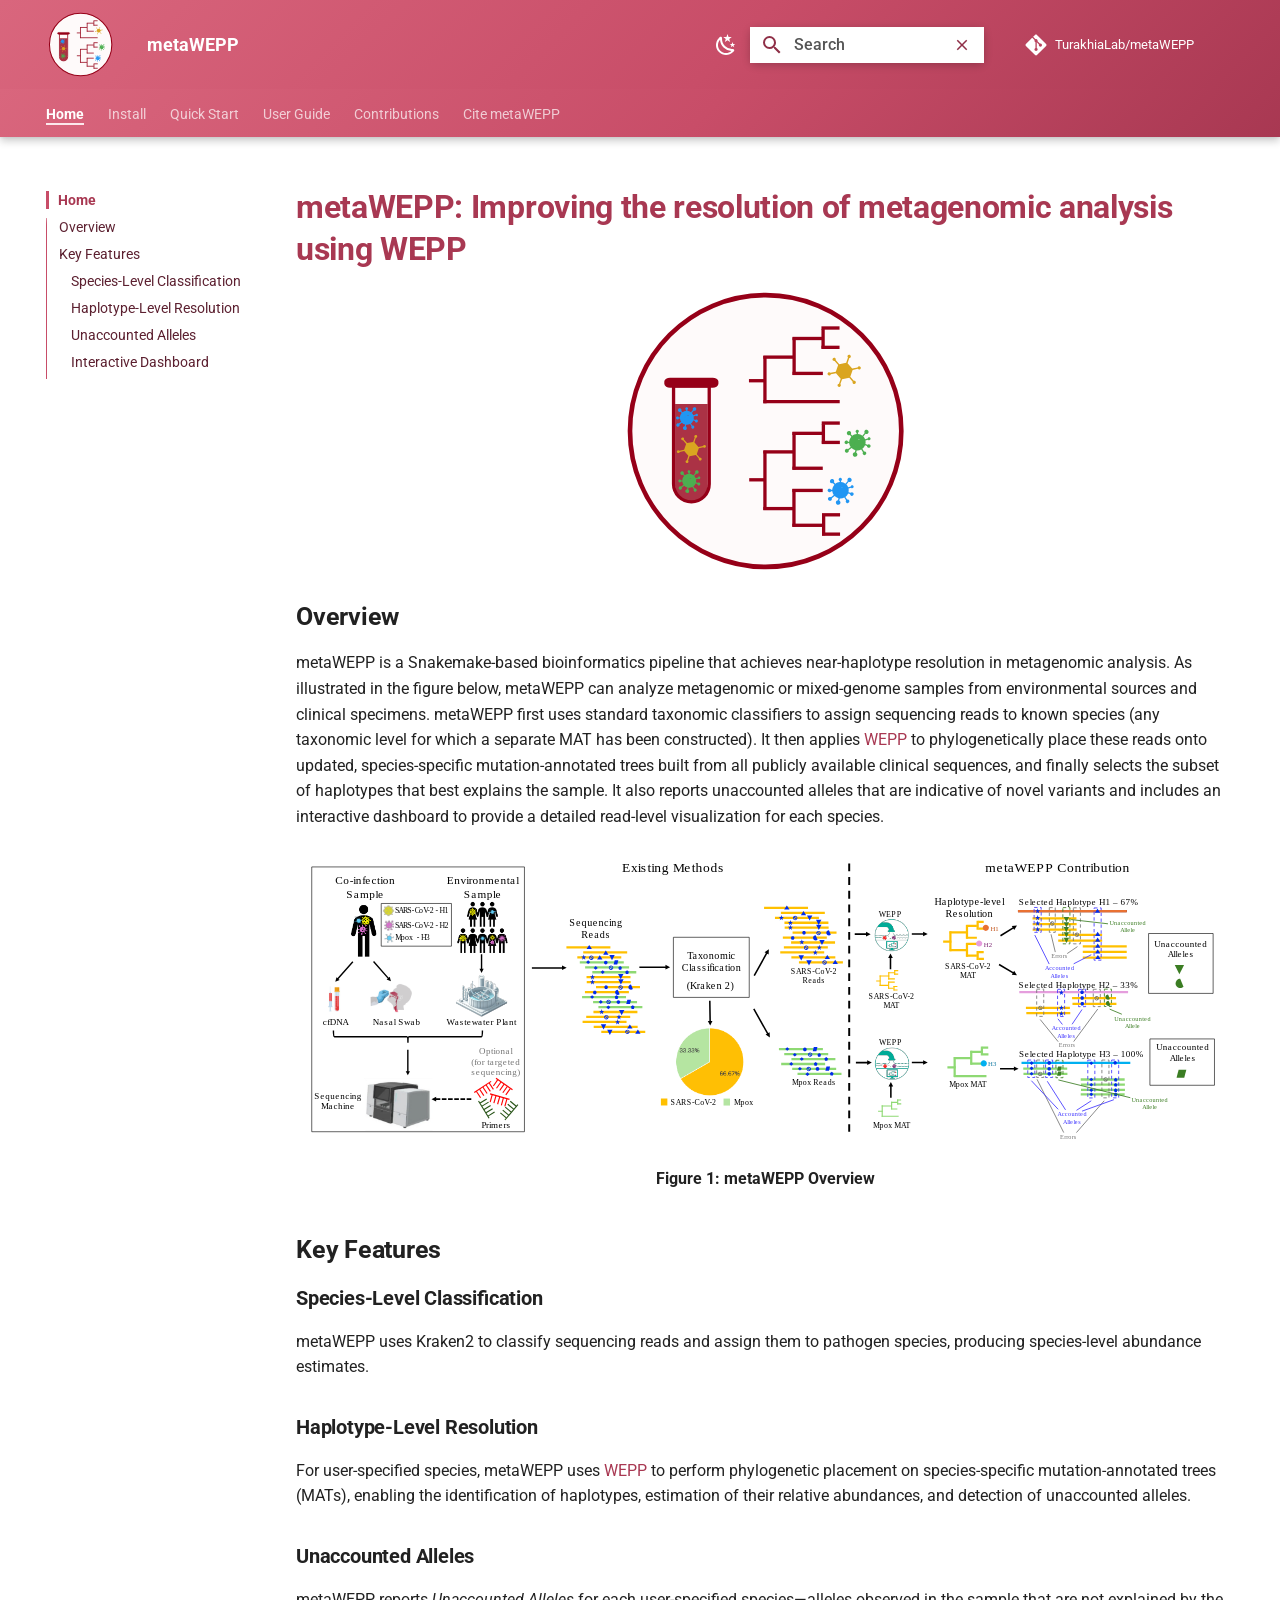
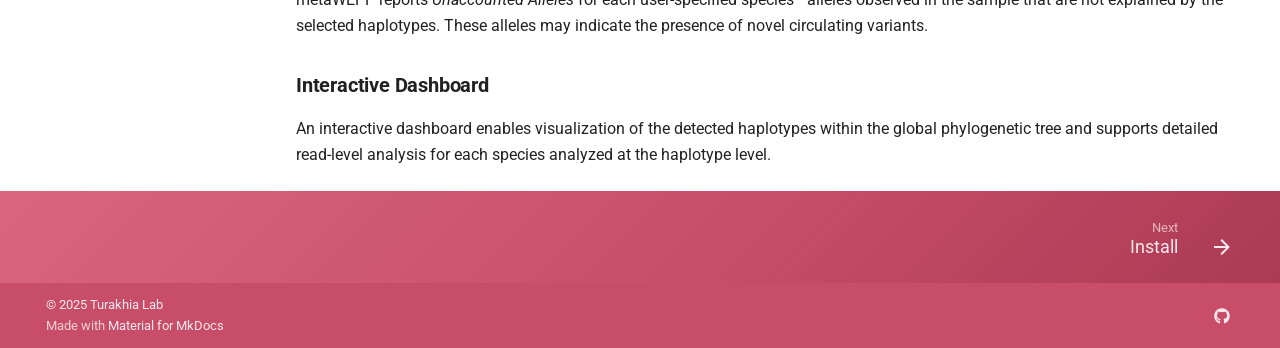
==== index.html @ 35a00322 "Deployed 80907a4 with MkDocs version: 1.6.1" ====
<!doctype html>
<html lang="en" class="no-js">
  <head>
    
      <meta charset="utf-8">
      <meta name="viewport" content="width=device-width,initial-scale=1">
      
      
      
        <link rel="canonical" href="https://turakhia.ucsd.edu/metaWEPP/index.html">
      
      
      
        <link rel="next" href="install.html">
      
      
        
      
      
      <link rel="icon" href="images/metaWEPP_logo.svg">
      <meta name="generator" content="mkdocs-1.6.1, mkdocs-material-9.7.6">
    
    
      
        <title>metaWEPP</title>
      
    
    
      <link rel="stylesheet" href="assets/stylesheets/main.484c7ddc.min.css">
      
        
        <link rel="stylesheet" href="assets/stylesheets/palette.ab4e12ef.min.css">
      
      


    
    
      
    
    
      
        
        
        <link rel="preconnect" href="https://fonts.gstatic.com" crossorigin>
        <link rel="stylesheet" href="https://fonts.googleapis.com/css?family=Roboto:300,300i,400,400i,700,700i%7CRoboto+Mono:400,400i,700,700i&display=fallback">
        <style>:root{--md-text-font:"Roboto";--md-code-font:"Roboto Mono"}</style>
      
    
    
      <link rel="stylesheet" href="styles/logo.css">
    
    <script>__md_scope=new URL(".",location),__md_hash=e=>[...e].reduce(((e,_)=>(e<<5)-e+_.charCodeAt(0)),0),__md_get=(e,_=localStorage,t=__md_scope)=>JSON.parse(_.getItem(t.pathname+"."+e)),__md_set=(e,_,t=localStorage,a=__md_scope)=>{try{t.setItem(a.pathname+"."+e,JSON.stringify(_))}catch(e){}}</script>
    
      

    
    
  </head>
  
  
    
    
      
    
    
    
    
    <body dir="ltr" data-md-color-scheme="default" data-md-color-primary="custom" data-md-color-accent="custom">
  
    
    <input class="md-toggle" data-md-toggle="drawer" type="checkbox" id="__drawer" autocomplete="off">
    <input class="md-toggle" data-md-toggle="search" type="checkbox" id="__search" autocomplete="off">
    <label class="md-overlay" for="__drawer"></label>
    <div data-md-component="skip">
      
        
        <a href="#metawepp-improving-the-resolution-of-metagenomic-analysis-using-wepp" class="md-skip">
          Skip to content
        </a>
      
    </div>
    <div data-md-component="announce">
      
    </div>
    
    
      

  

<header class="md-header md-header--shadow md-header--lifted" data-md-component="header">
  <nav class="md-header__inner md-grid" aria-label="Header">
    <a href="index.html" title="metaWEPP" class="md-header__button md-logo" aria-label="metaWEPP" data-md-component="logo">
      
  <img src="images/metaWEPP_logo.svg" alt="logo">

    </a>
    <label class="md-header__button md-icon" for="__drawer">
      
      <svg xmlns="http://www.w3.org/2000/svg" viewBox="0 0 24 24"><path d="M3 6h18v2H3zm0 5h18v2H3zm0 5h18v2H3z"/></svg>
    </label>
    <div class="md-header__title" data-md-component="header-title">
      <div class="md-header__ellipsis">
        <div class="md-header__topic">
          <span class="md-ellipsis">
            metaWEPP
          </span>
        </div>
        <div class="md-header__topic" data-md-component="header-topic">
          <span class="md-ellipsis">
            
              Home
            
          </span>
        </div>
      </div>
    </div>
    
      
        <form class="md-header__option" data-md-component="palette">
  
    
    
    
    <input class="md-option" data-md-color-media="" data-md-color-scheme="default" data-md-color-primary="custom" data-md-color-accent="custom"  aria-label="Switch to dark mode"  type="radio" name="__palette" id="__palette_0">
    
      <label class="md-header__button md-icon" title="Switch to dark mode" for="__palette_1" hidden>
        <svg xmlns="http://www.w3.org/2000/svg" viewBox="0 0 24 24"><path d="m17.75 4.09-2.53 1.94.91 3.06-2.63-1.81-2.63 1.81.91-3.06-2.53-1.94L12.44 4l1.06-3 1.06 3zm3.5 6.91-1.64 1.25.59 1.98-1.7-1.17-1.7 1.17.59-1.98L15.75 11l2.06-.05L18.5 9l.69 1.95zm-2.28 4.95c.83-.08 1.72 1.1 1.19 1.85-.32.45-.66.87-1.08 1.27C15.17 23 8.84 23 4.94 19.07c-3.91-3.9-3.91-10.24 0-14.14.4-.4.82-.76 1.27-1.08.75-.53 1.93.36 1.85 1.19-.27 2.86.69 5.83 2.89 8.02a9.96 9.96 0 0 0 8.02 2.89m-1.64 2.02a12.08 12.08 0 0 1-7.8-3.47c-2.17-2.19-3.33-5-3.49-7.82-2.81 3.14-2.7 7.96.31 10.98 3.02 3.01 7.84 3.12 10.98.31"/></svg>
      </label>
    
  
    
    
    
    <input class="md-option" data-md-color-media="" data-md-color-scheme="slate" data-md-color-primary="custom" data-md-color-accent="custom"  aria-label="Switch to light mode"  type="radio" name="__palette" id="__palette_1">
    
      <label class="md-header__button md-icon" title="Switch to light mode" for="__palette_0" hidden>
        <svg xmlns="http://www.w3.org/2000/svg" viewBox="0 0 24 24"><path d="M12 7a5 5 0 0 1 5 5 5 5 0 0 1-5 5 5 5 0 0 1-5-5 5 5 0 0 1 5-5m0 2a3 3 0 0 0-3 3 3 3 0 0 0 3 3 3 3 0 0 0 3-3 3 3 0 0 0-3-3m0-7 2.39 3.42C13.65 5.15 12.84 5 12 5s-1.65.15-2.39.42zM3.34 7l4.16-.35A7.2 7.2 0 0 0 5.94 8.5c-.44.74-.69 1.5-.83 2.29zm.02 10 1.76-3.77a7.131 7.131 0 0 0 2.38 4.14zM20.65 7l-1.77 3.79a7.02 7.02 0 0 0-2.38-4.15zm-.01 10-4.14.36c.59-.51 1.12-1.14 1.54-1.86.42-.73.69-1.5.83-2.29zM12 22l-2.41-3.44c.74.27 1.55.44 2.41.44.82 0 1.63-.17 2.37-.44z"/></svg>
      </label>
    
  
</form>
      
    
    
      <script>var palette=__md_get("__palette");if(palette&&palette.color){if("(prefers-color-scheme)"===palette.color.media){var media=matchMedia("(prefers-color-scheme: light)"),input=document.querySelector(media.matches?"[data-md-color-media='(prefers-color-scheme: light)']":"[data-md-color-media='(prefers-color-scheme: dark)']");palette.color.media=input.getAttribute("data-md-color-media"),palette.color.scheme=input.getAttribute("data-md-color-scheme"),palette.color.primary=input.getAttribute("data-md-color-primary"),palette.color.accent=input.getAttribute("data-md-color-accent")}for(var[key,value]of Object.entries(palette.color))document.body.setAttribute("data-md-color-"+key,value)}</script>
    
    
    
      
      
        <label class="md-header__button md-icon" for="__search">
          
          <svg xmlns="http://www.w3.org/2000/svg" viewBox="0 0 24 24"><path d="M9.5 3A6.5 6.5 0 0 1 16 9.5c0 1.61-.59 3.09-1.56 4.23l.27.27h.79l5 5-1.5 1.5-5-5v-.79l-.27-.27A6.52 6.52 0 0 1 9.5 16 6.5 6.5 0 0 1 3 9.5 6.5 6.5 0 0 1 9.5 3m0 2C7 5 5 7 5 9.5S7 14 9.5 14 14 12 14 9.5 12 5 9.5 5"/></svg>
        </label>
        <div class="md-search" data-md-component="search" role="dialog">
  <label class="md-search__overlay" for="__search"></label>
  <div class="md-search__inner" role="search">
    <form class="md-search__form" name="search">
      <input type="text" class="md-search__input" name="query" aria-label="Search" placeholder="Search" autocapitalize="off" autocorrect="off" autocomplete="off" spellcheck="false" data-md-component="search-query" required>
      <label class="md-search__icon md-icon" for="__search">
        
        <svg xmlns="http://www.w3.org/2000/svg" viewBox="0 0 24 24"><path d="M9.5 3A6.5 6.5 0 0 1 16 9.5c0 1.61-.59 3.09-1.56 4.23l.27.27h.79l5 5-1.5 1.5-5-5v-.79l-.27-.27A6.52 6.52 0 0 1 9.5 16 6.5 6.5 0 0 1 3 9.5 6.5 6.5 0 0 1 9.5 3m0 2C7 5 5 7 5 9.5S7 14 9.5 14 14 12 14 9.5 12 5 9.5 5"/></svg>
        
        <svg xmlns="http://www.w3.org/2000/svg" viewBox="0 0 24 24"><path d="M20 11v2H8l5.5 5.5-1.42 1.42L4.16 12l7.92-7.92L13.5 5.5 8 11z"/></svg>
      </label>
      <nav class="md-search__options" aria-label="Search">
        
        <button type="reset" class="md-search__icon md-icon" title="Clear" aria-label="Clear" tabindex="-1">
          
          <svg xmlns="http://www.w3.org/2000/svg" viewBox="0 0 24 24"><path d="M19 6.41 17.59 5 12 10.59 6.41 5 5 6.41 10.59 12 5 17.59 6.41 19 12 13.41 17.59 19 19 17.59 13.41 12z"/></svg>
        </button>
      </nav>
      
        <div class="md-search__suggest" data-md-component="search-suggest"></div>
      
    </form>
    <div class="md-search__output">
      <div class="md-search__scrollwrap" tabindex="0" data-md-scrollfix>
        <div class="md-search-result" data-md-component="search-result">
          <div class="md-search-result__meta">
            Initializing search
          </div>
          <ol class="md-search-result__list" role="presentation"></ol>
        </div>
      </div>
    </div>
  </div>
</div>
      
    
    
      <div class="md-header__source">
        <a href="https://github.com/TurakhiaLab/metaWEPP" title="Go to repository" class="md-source" data-md-component="source">
  <div class="md-source__icon md-icon">
    
    <svg xmlns="http://www.w3.org/2000/svg" viewBox="0 0 448 512"><!--! Font Awesome Free 7.1.0 by @fontawesome - https://fontawesome.com License - https://fontawesome.com/license/free (Icons: CC BY 4.0, Fonts: SIL OFL 1.1, Code: MIT License) Copyright 2025 Fonticons, Inc.--><path d="M439.6 236.1 244 40.5c-5.4-5.5-12.8-8.5-20.4-8.5s-15 3-20.4 8.4L162.5 81l51.5 51.5c27.1-9.1 52.7 16.8 43.4 43.7l49.7 49.7c34.2-11.8 61.2 31 35.5 56.7-26.5 26.5-70.2-2.9-56-37.3L240.3 199v121.9c25.3 12.5 22.3 41.8 9.1 55-6.4 6.4-15.2 10.1-24.3 10.1s-17.8-3.6-24.3-10.1c-17.6-17.6-11.1-46.9 11.2-56v-123c-20.8-8.5-24.6-30.7-18.6-45L142.6 101 8.5 235.1C3 240.6 0 247.9 0 255.5s3 15 8.5 20.4l195.6 195.7c5.4 5.4 12.7 8.4 20.4 8.4s15-3 20.4-8.4l194.7-194.7c5.4-5.4 8.4-12.8 8.4-20.4s-3-15-8.4-20.4"/></svg>
  </div>
  <div class="md-source__repository">
    TurakhiaLab/metaWEPP
  </div>
</a>
      </div>
    
  </nav>
  
    
      
<nav class="md-tabs" aria-label="Tabs" data-md-component="tabs">
  <div class="md-grid">
    <ul class="md-tabs__list">
      
        
  
  
  
    
  
  
    <li class="md-tabs__item md-tabs__item--active">
      <a href="index.html" class="md-tabs__link">
        
  
  
    
  
  Home

      </a>
    </li>
  

      
        
  
  
  
  
    <li class="md-tabs__item">
      <a href="install.html" class="md-tabs__link">
        
  
  
    
  
  Install

      </a>
    </li>
  

      
        
  
  
  
  
    <li class="md-tabs__item">
      <a href="quickstart.html" class="md-tabs__link">
        
  
  
    
  
  Quick Start

      </a>
    </li>
  

      
        
  
  
  
  
    <li class="md-tabs__item">
      <a href="usage.html" class="md-tabs__link">
        
  
  
    
  
  User Guide

      </a>
    </li>
  

      
        
  
  
  
  
    <li class="md-tabs__item">
      <a href="contribution.html" class="md-tabs__link">
        
  
  
    
  
  Contributions

      </a>
    </li>
  

      
        
  
  
  
  
    <li class="md-tabs__item">
      <a href="cite.html" class="md-tabs__link">
        
  
  
    
  
  Cite metaWEPP

      </a>
    </li>
  

      
    </ul>
  </div>
</nav>
    
  
</header>
    
    <div class="md-container" data-md-component="container">
      
      
        
      
      <main class="md-main" data-md-component="main">
        <div class="md-main__inner md-grid">
          
            
              
              <div class="md-sidebar md-sidebar--primary" data-md-component="sidebar" data-md-type="navigation" >
                <div class="md-sidebar__scrollwrap">
                  <div class="md-sidebar__inner">
                    


  


  

<nav class="md-nav md-nav--primary md-nav--lifted md-nav--integrated" aria-label="Navigation" data-md-level="0">
  <label class="md-nav__title" for="__drawer">
    <a href="index.html" title="metaWEPP" class="md-nav__button md-logo" aria-label="metaWEPP" data-md-component="logo">
      
  <img src="images/metaWEPP_logo.svg" alt="logo">

    </a>
    metaWEPP
  </label>
  
    <div class="md-nav__source">
      <a href="https://github.com/TurakhiaLab/metaWEPP" title="Go to repository" class="md-source" data-md-component="source">
  <div class="md-source__icon md-icon">
    
    <svg xmlns="http://www.w3.org/2000/svg" viewBox="0 0 448 512"><!--! Font Awesome Free 7.1.0 by @fontawesome - https://fontawesome.com License - https://fontawesome.com/license/free (Icons: CC BY 4.0, Fonts: SIL OFL 1.1, Code: MIT License) Copyright 2025 Fonticons, Inc.--><path d="M439.6 236.1 244 40.5c-5.4-5.5-12.8-8.5-20.4-8.5s-15 3-20.4 8.4L162.5 81l51.5 51.5c27.1-9.1 52.7 16.8 43.4 43.7l49.7 49.7c34.2-11.8 61.2 31 35.5 56.7-26.5 26.5-70.2-2.9-56-37.3L240.3 199v121.9c25.3 12.5 22.3 41.8 9.1 55-6.4 6.4-15.2 10.1-24.3 10.1s-17.8-3.6-24.3-10.1c-17.6-17.6-11.1-46.9 11.2-56v-123c-20.8-8.5-24.6-30.7-18.6-45L142.6 101 8.5 235.1C3 240.6 0 247.9 0 255.5s3 15 8.5 20.4l195.6 195.7c5.4 5.4 12.7 8.4 20.4 8.4s15-3 20.4-8.4l194.7-194.7c5.4-5.4 8.4-12.8 8.4-20.4s-3-15-8.4-20.4"/></svg>
  </div>
  <div class="md-source__repository">
    TurakhiaLab/metaWEPP
  </div>
</a>
    </div>
  
  <ul class="md-nav__list" data-md-scrollfix>
    
      
      
  
  
    
  
  
  
    <li class="md-nav__item md-nav__item--active">
      
      <input class="md-nav__toggle md-toggle" type="checkbox" id="__toc">
      
      
        
      
      
        <label class="md-nav__link md-nav__link--active" for="__toc">
          
  
  
  <span class="md-ellipsis">
    
  
    Home
  

    
  </span>
  
  

          <span class="md-nav__icon md-icon"></span>
        </label>
      
      <a href="index.html" class="md-nav__link md-nav__link--active">
        
  
  
  <span class="md-ellipsis">
    
  
    Home
  

    
  </span>
  
  

      </a>
      
        

<nav class="md-nav md-nav--secondary" aria-label="Table of contents">
  
  
  
    
  
  
    <label class="md-nav__title" for="__toc">
      <span class="md-nav__icon md-icon"></span>
      Table of contents
    </label>
    <ul class="md-nav__list" data-md-component="toc" data-md-scrollfix>
      
        <li class="md-nav__item">
  <a href="#overview" class="md-nav__link">
    <span class="md-ellipsis">
      
        Overview
      
    </span>
  </a>
  
</li>
      
        <li class="md-nav__item">
  <a href="#key-features" class="md-nav__link">
    <span class="md-ellipsis">
      
        Key Features
      
    </span>
  </a>
  
    <nav class="md-nav" aria-label="Key Features">
      <ul class="md-nav__list">
        
          <li class="md-nav__item">
  <a href="#species-level-classification" class="md-nav__link">
    <span class="md-ellipsis">
      
        Species-Level Classification
      
    </span>
  </a>
  
</li>
        
          <li class="md-nav__item">
  <a href="#haplotype-level-resolution" class="md-nav__link">
    <span class="md-ellipsis">
      
        Haplotype-Level Resolution
      
    </span>
  </a>
  
</li>
        
          <li class="md-nav__item">
  <a href="#unaccounted-alleles" class="md-nav__link">
    <span class="md-ellipsis">
      
        Unaccounted Alleles
      
    </span>
  </a>
  
</li>
        
          <li class="md-nav__item">
  <a href="#interactive-dashboard" class="md-nav__link">
    <span class="md-ellipsis">
      
        Interactive Dashboard
      
    </span>
  </a>
  
</li>
        
      </ul>
    </nav>
  
</li>
      
    </ul>
  
</nav>
      
    </li>
  

    
      
      
  
  
  
  
    <li class="md-nav__item">
      <a href="install.html" class="md-nav__link">
        
  
  
  <span class="md-ellipsis">
    
  
    Install
  

    
  </span>
  
  

      </a>
    </li>
  

    
      
      
  
  
  
  
    <li class="md-nav__item">
      <a href="quickstart.html" class="md-nav__link">
        
  
  
  <span class="md-ellipsis">
    
  
    Quick Start
  

    
  </span>
  
  

      </a>
    </li>
  

    
      
      
  
  
  
  
    <li class="md-nav__item">
      <a href="usage.html" class="md-nav__link">
        
  
  
  <span class="md-ellipsis">
    
  
    User Guide
  

    
  </span>
  
  

      </a>
    </li>
  

    
      
      
  
  
  
  
    <li class="md-nav__item">
      <a href="contribution.html" class="md-nav__link">
        
  
  
  <span class="md-ellipsis">
    
  
    Contributions
  

    
  </span>
  
  

      </a>
    </li>
  

    
      
      
  
  
  
  
    <li class="md-nav__item">
      <a href="cite.html" class="md-nav__link">
        
  
  
  <span class="md-ellipsis">
    
  
    Cite metaWEPP
  

    
  </span>
  
  

      </a>
    </li>
  

    
  </ul>
</nav>
                  </div>
                </div>
              </div>
            
            
          
          
            <div class="md-content" data-md-component="content">
              
                



  


              
              <article class="md-content__inner md-typeset">
                
                  


  
  


<h1 id="metawepp-improving-the-resolution-of-metagenomic-analysis-using-wepp">metaWEPP: Improving the resolution of metagenomic analysis using WEPP</h1>
<div style="margin-top: -20px; margin-bottom: -20px;" align="center">
    <img src="images/metaWEPP_logo.svg" width="300">
</div>

<h2 id="overview"><b>Overview</b><a name="overview"></a></h2>
<p>metaWEPP is a Snakemake-based bioinformatics pipeline that achieves near-haplotype resolution in metagenomic analysis. As illustrated in the figure below, metaWEPP can analyze metagenomic or mixed-genome samples from environmental sources and clinical specimens. metaWEPP first uses standard taxonomic classifiers to assign sequencing reads to known species (any taxonomic level for which a separate MAT has been constructed). It then applies <a href="https://github.com/TurakhiaLab/WEPP">WEPP</a> to phylogenetically place these reads onto updated, species-specific mutation-annotated trees built from all publicly available clinical sequences, and finally selects the subset of haplotypes that best explains the sample. It also reports unaccounted alleles that are indicative of novel variants and includes an interactive dashboard to provide a detailed read-level visualization for each species.</p>
<div style="text-align: center;">
  <img src="images/metaWEPP_Overview.svg" style="max-width: 100%; height: auto;">
</div>

<div style="text-align: center; justify; margin-top: 10px;">
    <b>Figure 1: metaWEPP Overview</b> 
</div>

<h2 id="key-features"><b>Key Features</b></h2>
<h3 id="species-level-classification"><b>Species-Level Classification</b></h3>
<p>metaWEPP uses Kraken2 to classify sequencing reads and assign them to pathogen species, producing species-level abundance estimates.</p>
<h3 id="haplotype-level-resolution"><b>Haplotype-Level Resolution</b></h3>
<p>For user-specified species, metaWEPP uses <a href="https://github.com/TurakhiaLab/WEPP">WEPP</a> to perform phylogenetic placement on species-specific mutation-annotated trees (MATs), enabling the identification of haplotypes, estimation of their relative abundances, and detection of unaccounted alleles.</p>
<h3 id="unaccounted-alleles"><b>Unaccounted Alleles</b></h3>
<p>metaWEPP reports <em>Unaccounted Alleles</em> for each user-specified species—alleles observed in the sample that are not explained by the selected haplotypes. These alleles may indicate the presence of novel circulating variants.</p>
<h3 id="interactive-dashboard"><b>Interactive Dashboard</b></h3>
<p>An interactive dashboard enables visualization of the detected haplotypes within the global phylogenetic tree and supports detailed read-level analysis for each species analyzed at the haplotype level.</p>












                
              </article>
            </div>
          
          
  <script>var tabs=__md_get("__tabs");if(Array.isArray(tabs))e:for(var set of document.querySelectorAll(".tabbed-set")){var labels=set.querySelector(".tabbed-labels");for(var tab of tabs)for(var label of labels.getElementsByTagName("label"))if(label.innerText.trim()===tab){var input=document.getElementById(label.htmlFor);input.checked=!0;continue e}}</script>

<script>var target=document.getElementById(location.hash.slice(1));target&&target.name&&(target.checked=target.name.startsWith("__tabbed_"))</script>
        </div>
        
      </main>
      
        <footer class="md-footer">
  
    
      
      <nav class="md-footer__inner md-grid" aria-label="Footer" >
        
        
          
          <a href="install.html" class="md-footer__link md-footer__link--next" aria-label="Next: Install">
            <div class="md-footer__title">
              <span class="md-footer__direction">
                Next
              </span>
              <div class="md-ellipsis">
                Install
              </div>
            </div>
            <div class="md-footer__button md-icon">
              
              <svg xmlns="http://www.w3.org/2000/svg" viewBox="0 0 24 24"><path d="M4 11v2h12l-5.5 5.5 1.42 1.42L19.84 12l-7.92-7.92L10.5 5.5 16 11z"/></svg>
            </div>
          </a>
        
      </nav>
    
  
  <div class="md-footer-meta md-typeset">
    <div class="md-footer-meta__inner md-grid">
      <div class="md-copyright">
  
    <div class="md-copyright__highlight">
      &copy; 2025 <a href="https://github.com/TurakhiaLab" target="_blank" rel="noopener">Turakhia Lab</a>

    </div>
  
  
    Made with
    <a href="https://squidfunk.github.io/mkdocs-material/" target="_blank" rel="noopener">
      Material for MkDocs
    </a>
  
</div>
      
        
<div class="md-social">
  
    
    
    
    
      
      
    
    <a href="https://github.com/TurakhiaLab/metaWEPP" target="_blank" rel="noopener" title="github.com" class="md-social__link">
      <svg xmlns="http://www.w3.org/2000/svg" viewBox="0 0 512 512"><!--! Font Awesome Free 7.1.0 by @fontawesome - https://fontawesome.com License - https://fontawesome.com/license/free (Icons: CC BY 4.0, Fonts: SIL OFL 1.1, Code: MIT License) Copyright 2025 Fonticons, Inc.--><path d="M173.9 397.4c0 2-2.3 3.6-5.2 3.6-3.3.3-5.6-1.3-5.6-3.6 0-2 2.3-3.6 5.2-3.6 3-.3 5.6 1.3 5.6 3.6m-31.1-4.5c-.7 2 1.3 4.3 4.3 4.9 2.6 1 5.6 0 6.2-2s-1.3-4.3-4.3-5.2c-2.6-.7-5.5.3-6.2 2.3m44.2-1.7c-2.9.7-4.9 2.6-4.6 4.9.3 2 2.9 3.3 5.9 2.6 2.9-.7 4.9-2.6 4.6-4.6-.3-1.9-3-3.2-5.9-2.9M252.8 8C114.1 8 8 113.3 8 252c0 110.9 69.8 205.8 169.5 239.2 12.8 2.3 17.3-5.6 17.3-12.1 0-6.2-.3-40.4-.3-61.4 0 0-70 15-84.7-29.8 0 0-11.4-29.1-27.8-36.6 0 0-22.9-15.7 1.6-15.4 0 0 24.9 2 38.6 25.8 21.9 38.6 58.6 27.5 72.9 20.9 2.3-16 8.8-27.1 16-33.7-55.9-6.2-112.3-14.3-112.3-110.5 0-27.5 7.6-41.3 23.6-58.9-2.6-6.5-11.1-33.3 2.6-67.9 20.9-6.5 69 27 69 27 20-5.6 41.5-8.5 62.8-8.5s42.8 2.9 62.8 8.5c0 0 48.1-33.6 69-27 13.7 34.7 5.2 61.4 2.6 67.9 16 17.7 25.8 31.5 25.8 58.9 0 96.5-58.9 104.2-114.8 110.5 9.2 7.9 17 22.9 17 46.4 0 33.7-.3 75.4-.3 83.6 0 6.5 4.6 14.4 17.3 12.1C436.2 457.8 504 362.9 504 252 504 113.3 391.5 8 252.8 8M105.2 352.9c-1.3 1-1 3.3.7 5.2 1.6 1.6 3.9 2.3 5.2 1 1.3-1 1-3.3-.7-5.2-1.6-1.6-3.9-2.3-5.2-1m-10.8-8.1c-.7 1.3.3 2.9 2.3 3.9 1.6 1 3.6.7 4.3-.7.7-1.3-.3-2.9-2.3-3.9-2-.6-3.6-.3-4.3.7m32.4 35.6c-1.6 1.3-1 4.3 1.3 6.2 2.3 2.3 5.2 2.6 6.5 1 1.3-1.3.7-4.3-1.3-6.2-2.2-2.3-5.2-2.6-6.5-1m-11.4-14.7c-1.6 1-1.6 3.6 0 5.9s4.3 3.3 5.6 2.3c1.6-1.3 1.6-3.9 0-6.2-1.4-2.3-4-3.3-5.6-2"/></svg>
    </a>
  
</div>
      
    </div>
  </div>
</footer>
      
    </div>
    <div class="md-dialog" data-md-component="dialog">
      <div class="md-dialog__inner md-typeset"></div>
    </div>
    
    
    
      
      
      <script id="__config" type="application/json">{"annotate": null, "base": ".", "features": ["content.tabs.link", "content.code.annotation", "content.code.copy", "content.tooltips", "toc.follow", "toc.integrate", "navigation.tabs", "navigation.sections", "navigation.path", "navigation.tabs.sticky", "navigation.instant.prefetch", "navigation.tracking", "navigation.footer", "navigation.expand", "search.highlight", "search.suggest"], "search": "assets/javascripts/workers/search.2c215733.min.js", "tags": null, "translations": {"clipboard.copied": "Copied to clipboard", "clipboard.copy": "Copy to clipboard", "search.result.more.one": "1 more on this page", "search.result.more.other": "# more on this page", "search.result.none": "No matching documents", "search.result.one": "1 matching document", "search.result.other": "# matching documents", "search.result.placeholder": "Type to start searching", "search.result.term.missing": "Missing", "select.version": "Select version"}, "version": null}</script>
    
    
      <script src="assets/javascripts/bundle.79ae519e.min.js"></script>
      
    
  </body>
</html>
---- assets/stylesheets/main.484c7ddc.min.css ----
@charset "UTF-8";html{-webkit-text-size-adjust:none;-moz-text-size-adjust:none;text-size-adjust:none;box-sizing:border-box}*,:after,:before{box-sizing:inherit}@media (prefers-reduced-motion){*,:after,:before{transition:none!important}}body{margin:0}a,button,input,label{-webkit-tap-highlight-color:transparent}a{color:inherit;text-decoration:none}hr{border:0;box-sizing:initial;display:block;height:.05rem;overflow:visible;padding:0}small{font-size:80%}sub,sup{line-height:1em}img{border-style:none}table{border-collapse:initial;border-spacing:0}td,th{font-weight:400;vertical-align:top}button{background:#0000;border:0;font-family:inherit;font-size:inherit;margin:0;padding:0}input{border:0;outline:none}:root{--md-primary-fg-color:#4051b5;--md-primary-fg-color--light:#5d6cc0;--md-primary-fg-color--dark:#303fa1;--md-primary-bg-color:#fff;--md-primary-bg-color--light:#ffffffb3;--md-accent-fg-color:#526cfe;--md-accent-fg-color--transparent:#526cfe1a;--md-accent-bg-color:#fff;--md-accent-bg-color--light:#ffffffb3}[data-md-color-scheme=default]{color-scheme:light}[data-md-color-scheme=default] img[src$="#gh-dark-mode-only"],[data-md-color-scheme=default] img[src$="#only-dark"]{display:none}:root,[data-md-color-scheme=default]{--md-hue:225deg;--md-default-fg-color:#000000de;--md-default-fg-color--light:#0000008a;--md-default-fg-color--lighter:#00000052;--md-default-fg-color--lightest:#00000012;--md-default-bg-color:#fff;--md-default-bg-color--light:#ffffffb3;--md-default-bg-color--lighter:#ffffff4d;--md-default-bg-color--lightest:#ffffff1f;--md-code-fg-color:#36464e;--md-code-bg-color:#f5f5f5;--md-code-bg-color--light:#f5f5f5b3;--md-code-bg-color--lighter:#f5f5f54d;--md-code-hl-color:#4287ff;--md-code-hl-color--light:#4287ff1a;--md-code-hl-number-color:#d52a2a;--md-code-hl-special-color:#db1457;--md-code-hl-function-color:#a846b9;--md-code-hl-constant-color:#6e59d9;--md-code-hl-keyword-color:#3f6ec6;--md-code-hl-string-color:#1c7d4d;--md-code-hl-name-color:var(--md-code-fg-color);--md-code-hl-operator-color:var(--md-default-fg-color--light);--md-code-hl-punctuation-color:var(--md-default-fg-color--light);--md-code-hl-comment-color:var(--md-default-fg-color--light);--md-code-hl-generic-color:var(--md-default-fg-color--light);--md-code-hl-variable-color:var(--md-default-fg-color--light);--md-typeset-color:var(--md-default-fg-color);--md-typeset-a-color:var(--md-primary-fg-color);--md-typeset-del-color:#f5503d26;--md-typeset-ins-color:#0bd57026;--md-typeset-kbd-color:#fafafa;--md-typeset-kbd-accent-color:#fff;--md-typeset-kbd-border-color:#b8b8b8;--md-typeset-mark-color:#ffff0080;--md-typeset-table-color:#0000001f;--md-typeset-table-color--light:rgba(0,0,0,.035);--md-admonition-fg-color:var(--md-default-fg-color);--md-admonition-bg-color:var(--md-default-bg-color);--md-warning-fg-color:#000000de;--md-warning-bg-color:#ff9;--md-footer-fg-color:#fff;--md-footer-fg-color--light:#ffffffb3;--md-footer-fg-color--lighter:#ffffff73;--md-footer-bg-color:#000000de;--md-footer-bg-color--dark:#00000052;--md-shadow-z1:0 0.2rem 0.5rem #0000000d,0 0 0.05rem #0000001a;--md-shadow-z2:0 0.2rem 0.5rem #0000001a,0 0 0.05rem #00000040;--md-shadow-z3:0 0.2rem 0.5rem #0003,0 0 0.05rem #00000059}.md-icon svg{fill:currentcolor;display:block;height:1.2rem;width:1.2rem}body{-webkit-font-smoothing:antialiased;-moz-osx-font-smoothing:grayscale;--md-text-font-family:var(--md-text-font,_),-apple-system,BlinkMacSystemFont,Helvetica,Arial,sans-serif;--md-code-font-family:var(--md-code-font,_),SFMono-Regular,Consolas,Menlo,monospace}aside,body,input{font-feature-settings:"kern","liga";color:var(--md-typeset-color);font-family:var(--md-text-font-family)}code,kbd,pre{font-feature-settings:"kern";font-family:var(--md-code-font-family)}:root{--md-typeset-table-sort-icon:url('data:image/svg+xml;charset=utf-8,<svg xmlns="http://www.w3.org/2000/svg" viewBox="0 0 24 24"><path d="m18 21-4-4h3V7h-3l4-4 4 4h-3v10h3M2 19v-2h10v2M2 13v-2h7v2M2 7V5h4v2z"/></svg>');--md-typeset-table-sort-icon--asc:url('data:image/svg+xml;charset=utf-8,<svg xmlns="http://www.w3.org/2000/svg" viewBox="0 0 24 24"><path d="M19 17h3l-4 4-4-4h3V3h2M2 17h10v2H2M6 5v2H2V5m0 6h7v2H2z"/></svg>');--md-typeset-table-sort-icon--desc:url('data:image/svg+xml;charset=utf-8,<svg xmlns="http://www.w3.org/2000/svg" viewBox="0 0 24 24"><path d="M19 7h3l-4-4-4 4h3v14h2M2 17h10v2H2M6 5v2H2V5m0 6h7v2H2z"/></svg>')}.md-typeset{-webkit-print-color-adjust:exact;color-adjust:exact;font-size:.8rem;line-height:1.6;overflow-wrap:break-word}@media print{.md-typeset{font-size:.68rem}}.md-typeset blockquote,.md-typeset dl,.md-typeset figure,.md-typeset ol,.md-typeset pre,.md-typeset ul{margin-bottom:1em;margin-top:1em}.md-typeset h1{color:var(--md-default-fg-color--light);font-size:2em;line-height:1.3;margin:0 0 1.25em}.md-typeset h1,.md-typeset h2{font-weight:300;letter-spacing:-.01em}.md-typeset h2{font-size:1.5625em;line-height:1.4;margin:1.6em 0 .64em}.md-typeset h3{font-size:1.25em;font-weight:400;letter-spacing:-.01em;line-height:1.5;margin:1.6em 0 .8em}.md-typeset h2+h3{margin-top:.8em}.md-typeset h4{font-weight:700;letter-spacing:-.01em;margin:1em 0}.md-typeset h5,.md-typeset h6{color:var(--md-default-fg-color--light);font-size:.8em;font-weight:700;letter-spacing:-.01em;margin:1.25em 0}.md-typeset h5{text-transform:uppercase}.md-typeset h5 code{text-transform:none}.md-typeset hr{border-bottom:.05rem solid var(--md-default-fg-color--lightest);display:flow-root;margin:1.5em 0}.md-typeset a{color:var(--md-typeset-a-color);word-break:break-word}.md-typeset a,.md-typeset a:before{transition:color 125ms}.md-typeset a:focus,.md-typeset a:hover{color:var(--md-accent-fg-color)}.md-typeset a:focus code,.md-typeset a:hover code{background-color:var(--md-accent-fg-color--transparent);color:var(--md-accent-fg-color)}.md-typeset a code{color:var(--md-typeset-a-color)}.md-typeset a.focus-visible{outline-color:var(--md-accent-fg-color);outline-offset:.2rem}.md-typeset code,.md-typeset kbd,.md-typeset pre{color:var(--md-code-fg-color);direction:ltr;font-variant-ligatures:none;transition:background-color 125ms}@media print{.md-typeset code,.md-typeset kbd,.md-typeset pre{white-space:pre-wrap}}.md-typeset code{background-color:var(--md-code-bg-color);border-radius:.1rem;-webkit-box-decoration-break:clone;box-decoration-break:clone;font-size:.85em;padding:0 .2941176471em;transition:color 125ms,background-color 125ms;word-break:break-word}.md-typeset code:not(.focus-visible){-webkit-tap-highlight-color:transparent;outline:none}.md-typeset pre{display:flow-root;line-height:1.4;position:relative}.md-typeset pre>code{-webkit-box-decoration-break:slice;box-decoration-break:slice;box-shadow:none;display:block;margin:0;outline-color:var(--md-accent-fg-color);overflow:auto;padding:.7720588235em 1.1764705882em;scrollbar-color:var(--md-default-fg-color--lighter) #0000;scrollbar-width:thin;touch-action:auto;word-break:normal}.md-typeset pre>code:hover{scrollbar-color:var(--md-accent-fg-color) #0000}.md-typeset pre>code::-webkit-scrollbar{height:.2rem;width:.2rem}.md-typeset pre>code::-webkit-scrollbar-thumb{background-color:var(--md-default-fg-color--lighter)}.md-typeset pre>code::-webkit-scrollbar-thumb:hover{background-color:var(--md-accent-fg-color)}.md-typeset kbd{background-color:var(--md-typeset-kbd-color);border-radius:.1rem;box-shadow:0 .1rem 0 .05rem var(--md-typeset-kbd-border-color),0 .1rem 0 var(--md-typeset-kbd-border-color),0 -.1rem .2rem var(--md-typeset-kbd-accent-color) inset;color:var(--md-default-fg-color);display:inline-block;font-size:.75em;padding:0 .6666666667em;vertical-align:text-top;word-break:break-word}.md-typeset mark{background-color:var(--md-typeset-mark-color);-webkit-box-decoration-break:clone;box-decoration-break:clone;color:inherit;word-break:break-word}.md-typeset abbr{cursor:help;text-decoration:none}.md-typeset [data-preview],.md-typeset abbr{border-bottom:.05rem dotted var(--md-default-fg-color--light)}.md-typeset small{opacity:.75}[dir=ltr] .md-typeset sub,[dir=ltr] .md-typeset sup{margin-left:.078125em}[dir=rtl] .md-typeset sub,[dir=rtl] .md-typeset sup{margin-right:.078125em}[dir=ltr] .md-typeset blockquote{padding-left:.6rem}[dir=rtl] .md-typeset blockquote{padding-right:.6rem}[dir=ltr] .md-typeset blockquote{border-left:.2rem solid var(--md-default-fg-color--lighter)}[dir=rtl] .md-typeset blockquote{border-right:.2rem solid var(--md-default-fg-color--lighter)}.md-typeset blockquote{color:var(--md-default-fg-color--light);margin-left:0;margin-right:0}.md-typeset ul{list-style-type:disc}.md-typeset ul[type]{list-style-type:revert-layer}[dir=ltr] .md-typeset ol,[dir=ltr] .md-typeset ul{margin-left:.625em}[dir=rtl] .md-typeset ol,[dir=rtl] .md-typeset ul{margin-right:.625em}.md-typeset ol,.md-typeset ul{padding:0}.md-typeset ol:not([hidden]),.md-typeset ul:not([hidden]){display:flow-root}.md-typeset ol ol,.md-typeset ul ol{list-style-type:lower-alpha}.md-typeset ol ol ol,.md-typeset ul ol ol{list-style-type:lower-roman}.md-typeset ol ol ol ol,.md-typeset ul ol ol ol{list-style-type:upper-alpha}.md-typeset ol ol ol ol ol,.md-typeset ul ol ol ol ol{list-style-type:upper-roman}.md-typeset ol[type],.md-typeset ul[type]{list-style-type:revert-layer}[dir=ltr] .md-typeset ol li,[dir=ltr] .md-typeset ul li{margin-left:1.25em}[dir=rtl] .md-typeset ol li,[dir=rtl] .md-typeset ul li{margin-right:1.25em}.md-typeset ol li,.md-typeset ul li{margin-bottom:.5em}.md-typeset ol li blockquote,.md-typeset ol li p,.md-typeset ul li blockquote,.md-typeset ul li p{margin:.5em 0}.md-typeset ol li:last-child,.md-typeset ul li:last-child{margin-bottom:0}[dir=ltr] .md-typeset ol li ol,[dir=ltr] .md-typeset ol li ul,[dir=ltr] .md-typeset ul li ol,[dir=ltr] .md-typeset ul li ul{margin-left:.625em}[dir=rtl] .md-typeset ol li ol,[dir=rtl] .md-typeset ol li ul,[dir=rtl] .md-typeset ul li ol,[dir=rtl] .md-typeset ul li ul{margin-right:.625em}.md-typeset ol li ol,.md-typeset ol li ul,.md-typeset ul li ol,.md-typeset ul li ul{margin-bottom:.5em;margin-top:.5em}[dir=ltr] .md-typeset dd{margin-left:1.875em}[dir=rtl] .md-typeset dd{margin-right:1.875em}.md-typeset dd{margin-bottom:1.5em;margin-top:1em}.md-typeset img,.md-typeset svg,.md-typeset video{height:auto;max-width:100%}.md-typeset img[align=left]{margin:1em 1em 1em 0}.md-typeset img[align=right]{margin:1em 0 1em 1em}.md-typeset img[align]:only-child{margin-top:0}.md-typeset figure{display:flow-root;margin:1em auto;max-width:100%;text-align:center;width:fit-content}.md-typeset figure img{display:block;margin:0 auto}.md-typeset figcaption{font-style:italic;margin:1em auto;max-width:24rem}.md-typeset iframe{max-width:100%}.md-typeset table:not([class]){background-color:var(--md-default-bg-color);border:.05rem solid var(--md-typeset-table-color);border-radius:.1rem;display:inline-block;font-size:.64rem;max-width:100%;overflow:auto;touch-action:auto}@media print{.md-typeset table:not([class]){display:table}}.md-typeset table:not([class])+*{margin-top:1.5em}.md-typeset table:not([class]) td>:first-child,.md-typeset table:not([class]) th>:first-child{margin-top:0}.md-typeset table:not([class]) td>:last-child,.md-typeset table:not([class]) th>:last-child{margin-bottom:0}.md-typeset table:not([class]) td:not([align]),.md-typeset table:not([class]) th:not([align]){text-align:left}[dir=rtl] .md-typeset table:not([class]) td:not([align]),[dir=rtl] .md-typeset table:not([class]) th:not([align]){text-align:right}.md-typeset table:not([class]) th{font-weight:700;min-width:5rem;padding:.9375em 1.25em;vertical-align:top}.md-typeset table:not([class]) td{border-top:.05rem solid var(--md-typeset-table-color);padding:.9375em 1.25em;vertical-align:top}.md-typeset table:not([class]) tbody tr{transition:background-color 125ms}.md-typeset table:not([class]) tbody tr:hover{background-color:var(--md-typeset-table-color--light);box-shadow:0 .05rem 0 var(--md-default-bg-color) inset}.md-typeset table:not([class]) a{word-break:normal}.md-typeset table th[role=columnheader]{cursor:pointer}[dir=ltr] .md-typeset table th[role=columnheader]:after{margin-left:.5em}[dir=rtl] .md-typeset table th[role=columnheader]:after{margin-right:.5em}.md-typeset table th[role=columnheader]:after{content:"";display:inline-block;height:1.2em;-webkit-mask-image:var(--md-typeset-table-sort-icon);mask-image:var(--md-typeset-table-sort-icon);-webkit-mask-repeat:no-repeat;mask-repeat:no-repeat;-webkit-mask-size:contain;mask-size:contain;transition:background-color 125ms;vertical-align:text-bottom;width:1.2em}.md-typeset table th[role=columnheader]:hover:after{background-color:var(--md-default-fg-color--lighter)}.md-typeset table th[role=columnheader][aria-sort=ascending]:after{background-color:var(--md-default-fg-color--light);-webkit-mask-image:var(--md-typeset-table-sort-icon--asc);mask-image:var(--md-typeset-table-sort-icon--asc)}.md-typeset table th[role=columnheader][aria-sort=descending]:after{background-color:var(--md-default-fg-color--light);-webkit-mask-image:var(--md-typeset-table-sort-icon--desc);mask-image:var(--md-typeset-table-sort-icon--desc)}.md-typeset__scrollwrap{margin:1em -.8rem;overflow-x:auto;touch-action:auto}.md-typeset__table{display:inline-block;margin-bottom:.5em;padding:0 .8rem}@media print{.md-typeset__table{display:block}}html .md-typeset__table table{display:table;margin:0;overflow:hidden;width:100%}@media screen and (max-width:44.984375em){.md-content__inner>pre{margin:1em -.8rem}.md-content__inner>pre code{border-radius:0}}.md-typeset .md-author{border-radius:100%;display:block;flex-shrink:0;height:1.6rem;overflow:hidden;position:relative;transition:color 125ms,transform 125ms;width:1.6rem}.md-typeset .md-author img{display:block}.md-typeset .md-author--more{background:var(--md-default-fg-color--lightest);color:var(--md-default-fg-color--lighter);font-size:.6rem;font-weight:700;line-height:1.6rem;text-align:center}.md-typeset .md-author--long{height:2.4rem;width:2.4rem}.md-typeset a.md-author{transform:scale(1)}.md-typeset a.md-author img{border-radius:100%;filter:grayscale(100%) opacity(75%);transition:filter 125ms}.md-typeset a.md-author:focus,.md-typeset a.md-author:hover{transform:scale(1.1);z-index:1}.md-typeset a.md-author:focus img,.md-typeset a.md-author:hover img{filter:grayscale(0)}.md-banner{background-color:var(--md-footer-bg-color);color:var(--md-footer-fg-color);overflow:auto}@media print{.md-banner{display:none}}.md-banner--warning{background-color:var(--md-warning-bg-color);color:var(--md-warning-fg-color)}.md-banner__inner{font-size:.7rem;margin:.6rem auto;padding:0 .8rem}[dir=ltr] .md-banner__button{float:right}[dir=rtl] .md-banner__button{float:left}.md-banner__button{color:inherit;cursor:pointer;transition:opacity .25s}.no-js .md-banner__button{display:none}.md-banner__button:hover{opacity:.7}html{font-size:125%;height:100%;overflow-x:hidden}@media screen and (min-width:100em){html{font-size:137.5%}}@media screen and (min-width:125em){html{font-size:150%}}body{background-color:var(--md-default-bg-color);display:flex;flex-direction:column;font-size:.5rem;min-height:100%;position:relative;width:100%}@media print{body{display:block}}@media screen and (max-width:59.984375em){body[data-md-scrolllock]{position:fixed}}.md-grid{margin-left:auto;margin-right:auto;max-width:61rem}.md-container{display:flex;flex-direction:column;flex-grow:1}@media print{.md-container{display:block}}.md-main{flex-grow:1}.md-main__inner{display:flex;height:100%;margin-top:1.5rem}.md-ellipsis{overflow:hidden;text-overflow:ellipsis}.md-toggle{display:none}.md-option{height:0;opacity:0;position:absolute;width:0}.md-option:checked+label:not([hidden]){display:block}.md-option.focus-visible+label{outline-color:var(--md-accent-fg-color);outline-style:auto}.md-skip{background-color:var(--md-default-fg-color);border-radius:.1rem;color:var(--md-default-bg-color);font-size:.64rem;margin:.5rem;opacity:0;outline-color:var(--md-accent-fg-color);padding:.3rem .5rem;position:fixed;transform:translateY(.4rem);z-index:-1}.md-skip:focus{opacity:1;transform:translateY(0);transition:transform .25s cubic-bezier(.4,0,.2,1),opacity 175ms 75ms;z-index:10}@page{margin:25mm}:root{--md-clipboard-icon:url('data:image/svg+xml;charset=utf-8,<svg xmlns="http://www.w3.org/2000/svg" viewBox="0 0 24 24"><path d="M19 21H8V7h11m0-2H8a2 2 0 0 0-2 2v14a2 2 0 0 0 2 2h11a2 2 0 0 0 2-2V7a2 2 0 0 0-2-2m-3-4H4a2 2 0 0 0-2 2v14h2V3h12z"/></svg>')}.md-clipboard{border-radius:.1rem;color:var(--md-default-fg-color--lightest);cursor:pointer;height:1.5em;outline-color:var(--md-accent-fg-color);outline-offset:.1rem;transition:color .25s;width:1.5em;z-index:1}@media print{.md-clipboard{display:none}}.md-clipboard:not(.focus-visible){-webkit-tap-highlight-color:transparent;outline:none}:hover>.md-clipboard{color:var(--md-default-fg-color--light)}.md-clipboard:focus,.md-clipboard:hover{color:var(--md-accent-fg-color)}.md-clipboard:after{background-color:currentcolor;content:"";display:block;height:1.125em;margin:0 auto;-webkit-mask-image:var(--md-clipboard-icon);mask-image:var(--md-clipboard-icon);-webkit-mask-position:center;mask-position:center;-webkit-mask-repeat:no-repeat;mask-repeat:no-repeat;-webkit-mask-size:contain;mask-size:contain;width:1.125em}.md-clipboard--inline{cursor:pointer}.md-clipboard--inline code{transition:color .25s,background-color .25s}.md-clipboard--inline:focus code,.md-clipboard--inline:hover code{background-color:var(--md-accent-fg-color--transparent);color:var(--md-accent-fg-color)}:root{--md-code-select-icon:url('data:image/svg+xml;charset=utf-8,<svg xmlns="http://www.w3.org/2000/svg" viewBox="0 0 24 24"><path d="M19 19h-4v2h4c1.1 0 2-.9 2-2v-4h-2m0-12h-4v2h4v4h2V5c0-1.1-.9-2-2-2M5 5h4V3H5c-1.1 0-2 .9-2 2v4h2m0 6H3v4c0 1.1.9 2 2 2h4v-2H5zm2-4h2v2H7zm4 0h2v2h-2zm4 0h2v2h-2zM7 7h2v2H7zm4 0h2v2h-2zm4 0h2v2h-2zm-8 8h2v2H7zm4 0h2v2h-2zm4 0h2v2h-2z"/></svg>');--md-code-copy-icon:url('data:image/svg+xml;charset=utf-8,<svg xmlns="http://www.w3.org/2000/svg" viewBox="0 0 24 24"><path d="M19 21H8V7h11m0-2H8a2 2 0 0 0-2 2v14a2 2 0 0 0 2 2h11a2 2 0 0 0 2-2V7a2 2 0 0 0-2-2m-3-4H4a2 2 0 0 0-2 2v14h2V3h12z"/></svg>')}.md-typeset .md-code__content{display:grid}.md-code__nav{background-color:var(--md-code-bg-color--lighter);border-radius:.1rem;display:flex;gap:.2rem;padding:.2rem;position:absolute;right:.25em;top:.25em;transition:background-color .25s;z-index:1}:hover>.md-code__nav{background-color:var(--md-code-bg-color--light)}.md-code__button{color:var(--md-default-fg-color--lightest);cursor:pointer;display:block;height:1.5em;outline-color:var(--md-accent-fg-color);outline-offset:.1rem;transition:color .25s;width:1.5em}:hover>*>.md-code__button{color:var(--md-default-fg-color--light)}.md-code__button.focus-visible,.md-code__button:hover{color:var(--md-accent-fg-color)}.md-code__button--active{color:var(--md-default-fg-color)!important}.md-code__button:after{background-color:currentcolor;content:"";display:block;height:1.125em;margin:0 auto;-webkit-mask-position:center;mask-position:center;-webkit-mask-repeat:no-repeat;mask-repeat:no-repeat;-webkit-mask-size:contain;mask-size:contain;width:1.125em}.md-code__button[data-md-type=select]:after{-webkit-mask-image:var(--md-code-select-icon);mask-image:var(--md-code-select-icon)}.md-code__button[data-md-type=copy]:after{-webkit-mask-image:var(--md-code-copy-icon);mask-image:var(--md-code-copy-icon)}@keyframes consent{0%{opacity:0;transform:translateY(100%)}to{opacity:1;transform:translateY(0)}}@keyframes overlay{0%{opacity:0}to{opacity:1}}.md-consent__overlay{animation:overlay .25s both;-webkit-backdrop-filter:blur(.1rem);backdrop-filter:blur(.1rem);background-color:#0000008a;height:100%;opacity:1;position:fixed;top:0;width:100%;z-index:5}.md-consent__inner{animation:consent .5s cubic-bezier(.1,.7,.1,1) both;background-color:var(--md-default-bg-color);border:0;border-radius:.1rem;bottom:0;box-shadow:0 0 .2rem #0000001a,0 .2rem .4rem #0003;max-height:100%;overflow:auto;padding:0;position:fixed;width:100%;z-index:5}.md-consent__form{padding:.8rem}.md-consent__settings{display:none;margin:1em 0}input:checked+.md-consent__settings{display:block}.md-consent__controls{margin-bottom:.8rem}.md-typeset .md-consent__controls .md-button{display:inline}@media screen and (max-width:44.984375em){.md-typeset .md-consent__controls .md-button{display:block;margin-top:.4rem;text-align:center;width:100%}}.md-consent label{cursor:pointer}.md-content{flex-grow:1;min-width:0}.md-content__inner{margin:0 .8rem 1.2rem;padding-top:.6rem}@media screen and (min-width:76.25em){[dir=ltr] .md-sidebar--primary:not([hidden])~.md-content>.md-content__inner{margin-left:1.2rem}[dir=ltr] .md-sidebar--secondary:not([hidden])~.md-content>.md-content__inner,[dir=rtl] .md-sidebar--primary:not([hidden])~.md-content>.md-content__inner{margin-right:1.2rem}[dir=rtl] .md-sidebar--secondary:not([hidden])~.md-content>.md-content__inner{margin-left:1.2rem}}.md-content__inner:before{content:"";display:block;height:.4rem}.md-content__inner>:last-child{margin-bottom:0}[dir=ltr] .md-content__button{float:right}[dir=rtl] .md-content__button{float:left}[dir=ltr] .md-content__button{margin-left:.4rem}[dir=rtl] .md-content__button{margin-right:.4rem}.md-content__button{margin:.4rem 0;padding:0}@media print{.md-content__button{display:none}}.md-typeset .md-content__button{color:var(--md-default-fg-color--lighter)}.md-content__button svg{display:inline;vertical-align:top}[dir=rtl] .md-content__button svg{transform:scaleX(-1)}[dir=ltr] .md-dialog{right:.8rem}[dir=rtl] .md-dialog{left:.8rem}.md-dialog{background-color:var(--md-default-fg-color);border-radius:.1rem;bottom:.8rem;box-shadow:var(--md-shadow-z3);min-width:11.1rem;opacity:0;padding:.4rem .6rem;pointer-events:none;position:fixed;transform:translateY(100%);transition:transform 0ms .4s,opacity .4s;z-index:4}@media print{.md-dialog{display:none}}.md-dialog--active{opacity:1;pointer-events:auto;transform:translateY(0);transition:transform .4s cubic-bezier(.075,.85,.175,1),opacity .4s}.md-dialog__inner{color:var(--md-default-bg-color);font-size:.7rem}.md-feedback{margin:2em 0 1em;text-align:center}.md-feedback fieldset{border:none;margin:0;padding:0}.md-feedback__title{font-weight:700;margin:1em auto}.md-feedback__inner{position:relative}.md-feedback__list{display:flex;flex-wrap:wrap;place-content:baseline center;position:relative}.md-feedback__list:hover .md-icon:not(:disabled){color:var(--md-default-fg-color--lighter)}:disabled .md-feedback__list{min-height:1.8rem}.md-feedback__icon{color:var(--md-default-fg-color--light);cursor:pointer;flex-shrink:0;margin:0 .1rem;transition:color 125ms}.md-feedback__icon:not(:disabled).md-icon:hover{color:var(--md-accent-fg-color)}.md-feedback__icon:disabled{color:var(--md-default-fg-color--lightest);pointer-events:none}.md-feedback__note{opacity:0;position:relative;transform:translateY(.4rem);transition:transform .4s cubic-bezier(.1,.7,.1,1),opacity .15s}.md-feedback__note>*{margin:0 auto;max-width:16rem}:disabled .md-feedback__note{opacity:1;transform:translateY(0)}@media print{.md-feedback{display:none}}.md-footer{background-color:var(--md-footer-bg-color);color:var(--md-footer-fg-color)}@media print{.md-footer{display:none}}.md-footer__inner{justify-content:space-between;overflow:auto;padding:.2rem}.md-footer__inner:not([hidden]){display:flex}.md-footer__link{align-items:end;display:flex;flex-grow:0.01;margin-bottom:.4rem;margin-top:1rem;max-width:100%;outline-color:var(--md-accent-fg-color);overflow:hidden;transition:opacity .25s}.md-footer__link:focus,.md-footer__link:hover{opacity:.7}[dir=rtl] .md-footer__link svg{transform:scaleX(-1)}@media screen and (max-width:44.984375em){.md-footer__link--prev{flex-shrink:0}.md-footer__link--prev .md-footer__title{display:none}}[dir=ltr] .md-footer__link--next{margin-left:auto}[dir=rtl] .md-footer__link--next{margin-right:auto}.md-footer__link--next{text-align:right}[dir=rtl] .md-footer__link--next{text-align:left}.md-footer__title{flex-grow:1;font-size:.9rem;margin-bottom:.7rem;max-width:calc(100% - 2.4rem);padding:0 1rem;white-space:nowrap}.md-footer__button{margin:.2rem;padding:.4rem}.md-footer__direction{font-size:.64rem;opacity:.7}.md-footer-meta{background-color:var(--md-footer-bg-color--dark)}.md-footer-meta__inner{display:flex;flex-wrap:wrap;justify-content:space-between;padding:.2rem}html .md-footer-meta.md-typeset a{color:var(--md-footer-fg-color--light)}html .md-footer-meta.md-typeset a:focus,html .md-footer-meta.md-typeset a:hover{color:var(--md-footer-fg-color)}.md-copyright{color:var(--md-footer-fg-color--lighter);font-size:.64rem;margin:auto .6rem;padding:.4rem 0;width:100%}@media screen and (min-width:45em){.md-copyright{width:auto}}.md-copyright__highlight{color:var(--md-footer-fg-color--light)}.md-social{display:inline-flex;gap:.2rem;margin:0 .4rem;padding:.2rem 0 .6rem}@media screen and (min-width:45em){.md-social{padding:.6rem 0}}.md-social__link{display:inline-block;height:1.6rem;text-align:center;width:1.6rem}.md-social__link:before{line-height:1.9}.md-social__link svg{fill:currentcolor;max-height:.8rem;vertical-align:-25%}.md-typeset .md-button{border:.1rem solid;border-radius:.1rem;color:var(--md-primary-fg-color);cursor:pointer;display:inline-block;font-weight:700;padding:.625em 2em;transition:color 125ms,background-color 125ms,border-color 125ms}.md-typeset .md-button--primary{background-color:var(--md-primary-fg-color);border-color:var(--md-primary-fg-color);color:var(--md-primary-bg-color)}.md-typeset .md-button:focus,.md-typeset .md-button:hover{background-color:var(--md-accent-fg-color);border-color:var(--md-accent-fg-color);color:var(--md-accent-bg-color)}[dir=ltr] .md-typeset .md-input{border-top-left-radius:.1rem}[dir=ltr] .md-typeset .md-input,[dir=rtl] .md-typeset .md-input{border-top-right-radius:.1rem}[dir=rtl] .md-typeset .md-input{border-top-left-radius:.1rem}.md-typeset .md-input{border-bottom:.1rem solid var(--md-default-fg-color--lighter);box-shadow:var(--md-shadow-z1);font-size:.8rem;height:1.8rem;padding:0 .6rem;transition:border .25s,box-shadow .25s}.md-typeset .md-input:focus,.md-typeset .md-input:hover{border-bottom-color:var(--md-accent-fg-color);box-shadow:var(--md-shadow-z2)}.md-typeset .md-input--stretch{width:100%}.md-header{background-color:var(--md-primary-fg-color);box-shadow:0 0 .2rem #0000,0 .2rem .4rem #0000;color:var(--md-primary-bg-color);display:block;left:0;position:sticky;right:0;top:0;z-index:4}@media print{.md-header{display:none}}.md-header[hidden]{transform:translateY(-100%);transition:transform .25s cubic-bezier(.8,0,.6,1),box-shadow .25s}.md-header--shadow{box-shadow:0 0 .2rem #0000001a,0 .2rem .4rem #0003;transition:transform .25s cubic-bezier(.1,.7,.1,1),box-shadow .25s}.md-header__inner{align-items:center;display:flex;padding:0 .2rem}.md-header__button{color:currentcolor;cursor:pointer;margin:.2rem;outline-color:var(--md-accent-fg-color);padding:.4rem;position:relative;transition:opacity .25s;vertical-align:middle;z-index:1}.md-header__button:hover{opacity:.7}.md-header__button:not([hidden]){display:inline-block}.md-header__button:not(.focus-visible){-webkit-tap-highlight-color:transparent;outline:none}.md-header__button.md-logo{margin:.2rem;padding:.4rem}@media screen and (max-width:76.234375em){.md-header__button.md-logo{display:none}}.md-header__button.md-logo img,.md-header__button.md-logo svg{fill:currentcolor;display:block;height:1.2rem;width:auto}@media screen and (min-width:60em){.md-header__button[for=__search]{display:none}}.no-js .md-header__button[for=__search]{display:none}[dir=rtl] .md-header__button[for=__search] svg{transform:scaleX(-1)}@media screen and (min-width:76.25em){.md-header__button[for=__drawer]{display:none}}.md-header__topic{display:flex;max-width:100%;position:absolute;transition:transform .4s cubic-bezier(.1,.7,.1,1),opacity .15s;white-space:nowrap}.md-header__topic+.md-header__topic{opacity:0;pointer-events:none;transform:translateX(1.25rem);transition:transform .4s cubic-bezier(1,.7,.1,.1),opacity .15s;z-index:-1}[dir=rtl] .md-header__topic+.md-header__topic{transform:translateX(-1.25rem)}.md-header__topic:first-child{font-weight:700}[dir=ltr] .md-header__title{margin-left:1rem;margin-right:.4rem}[dir=rtl] .md-header__title{margin-left:.4rem;margin-right:1rem}.md-header__title{flex-grow:1;font-size:.9rem;height:2.4rem;line-height:2.4rem}.md-header__title--active .md-header__topic{opacity:0;pointer-events:none;transform:translateX(-1.25rem);transition:transform .4s cubic-bezier(1,.7,.1,.1),opacity .15s;z-index:-1}[dir=rtl] .md-header__title--active .md-header__topic{transform:translateX(1.25rem)}.md-header__title--active .md-header__topic+.md-header__topic{opacity:1;pointer-events:auto;transform:translateX(0);transition:transform .4s cubic-bezier(.1,.7,.1,1),opacity .15s;z-index:0}.md-header__title>.md-header__ellipsis{height:100%;position:relative;width:100%}.md-header__option{display:flex;flex-shrink:0;max-width:100%;transition:max-width 0ms .25s,opacity .25s .25s;white-space:nowrap}[data-md-toggle=search]:checked~.md-header .md-header__option{max-width:0;opacity:0;transition:max-width 0ms,opacity 0ms}.md-header__option>input{bottom:0}.md-header__source{display:none}@media screen and (min-width:60em){[dir=ltr] .md-header__source{margin-left:1rem}[dir=rtl] .md-header__source{margin-right:1rem}.md-header__source{display:block;max-width:11.7rem;width:11.7rem}}@media screen and (min-width:76.25em){[dir=ltr] .md-header__source{margin-left:1.4rem}[dir=rtl] .md-header__source{margin-right:1.4rem}}.md-meta{color:var(--md-default-fg-color--light);font-size:.7rem;line-height:1.3}.md-meta__list{display:inline-flex;flex-wrap:wrap;list-style:none;margin:0;padding:0}.md-meta__item:not(:last-child):after{content:"·";margin-left:.2rem;margin-right:.2rem}.md-meta__link{color:var(--md-typeset-a-color)}.md-meta__link:focus,.md-meta__link:hover{color:var(--md-accent-fg-color)}.md-draft{background-color:#ff1744;border-radius:.125em;color:#fff;display:inline-block;font-weight:700;padding-left:.5714285714em;padding-right:.5714285714em}:root{--md-nav-icon--prev:url('data:image/svg+xml;charset=utf-8,<svg xmlns="http://www.w3.org/2000/svg" viewBox="0 0 24 24"><path d="M20 11v2H8l5.5 5.5-1.42 1.42L4.16 12l7.92-7.92L13.5 5.5 8 11z"/></svg>');--md-nav-icon--next:url('data:image/svg+xml;charset=utf-8,<svg xmlns="http://www.w3.org/2000/svg" viewBox="0 0 24 24"><path d="M8.59 16.58 13.17 12 8.59 7.41 10 6l6 6-6 6z"/></svg>');--md-toc-icon:url('data:image/svg+xml;charset=utf-8,<svg xmlns="http://www.w3.org/2000/svg" viewBox="0 0 24 24"><path d="M3 9h14V7H3zm0 4h14v-2H3zm0 4h14v-2H3zm16 0h2v-2h-2zm0-10v2h2V7zm0 6h2v-2h-2z"/></svg>')}.md-nav{font-size:.7rem;line-height:1.3}.md-nav__title{color:var(--md-default-fg-color--light);display:block;font-weight:700;overflow:hidden;padding:0 .6rem;text-overflow:ellipsis}.md-nav__title .md-nav__button{display:none}.md-nav__title .md-nav__button img{height:100%;width:auto}.md-nav__title .md-nav__button.md-logo img,.md-nav__title .md-nav__button.md-logo svg{fill:currentcolor;display:block;height:2.4rem;max-width:100%;object-fit:contain;width:auto}.md-nav__list{list-style:none;margin:0;padding:0}.md-nav__link{align-items:flex-start;display:flex;gap:.4rem;margin-top:.625em;scroll-snap-align:start;transition:color 125ms}.md-nav__link--passed,.md-nav__link--passed code{color:var(--md-default-fg-color--light)}.md-nav__item .md-nav__link--active,.md-nav__item .md-nav__link--active code{color:var(--md-typeset-a-color)}.md-nav__link .md-ellipsis{position:relative}.md-nav__link .md-ellipsis code{word-break:normal}[dir=ltr] .md-nav__link .md-icon:last-child{margin-left:auto}[dir=rtl] .md-nav__link .md-icon:last-child{margin-right:auto}.md-nav__link .md-typeset{font-size:.7rem;line-height:1.3}.md-nav__link svg{fill:currentcolor;flex-shrink:0;height:1.3em;position:relative}.md-nav__link[for]:focus,.md-nav__link[for]:hover,.md-nav__link[href]:focus,.md-nav__link[href]:hover{color:var(--md-accent-fg-color);cursor:pointer}.md-nav__link[for]:focus code,.md-nav__link[for]:hover code,.md-nav__link[href]:focus code,.md-nav__link[href]:hover code{background-color:var(--md-accent-fg-color--transparent);color:var(--md-accent-fg-color)}.md-nav__link.focus-visible{outline-color:var(--md-accent-fg-color);outline-offset:.2rem}.md-nav--primary .md-nav__link[for=__toc]{display:none}.md-nav--primary .md-nav__link[for=__toc] .md-icon:after{background-color:currentcolor;display:block;height:100%;-webkit-mask-image:var(--md-toc-icon);mask-image:var(--md-toc-icon);width:100%}.md-nav--primary .md-nav__link[for=__toc]~.md-nav{display:none}.md-nav__container>.md-nav__link{margin-top:0}.md-nav__container>.md-nav__link:first-child{flex-grow:1;min-width:0}.md-nav__icon{flex-shrink:0}.md-nav__source{display:none}@media screen and (max-width:76.234375em){.md-nav--primary,.md-nav--primary .md-nav{background-color:var(--md-default-bg-color);display:flex;flex-direction:column;height:100%;left:0;position:absolute;right:0;top:0;z-index:1}.md-nav--primary .md-nav__item,.md-nav--primary .md-nav__title{font-size:.8rem;line-height:1.5}.md-nav--primary .md-nav__title{background-color:var(--md-default-fg-color--lightest);color:var(--md-default-fg-color--light);cursor:pointer;height:5.6rem;line-height:2.4rem;padding:3rem .8rem .2rem;position:relative;white-space:nowrap}[dir=ltr] .md-nav--primary .md-nav__title .md-nav__icon{left:.4rem}[dir=rtl] .md-nav--primary .md-nav__title .md-nav__icon{right:.4rem}.md-nav--primary .md-nav__title .md-nav__icon{display:block;height:1.2rem;margin:.2rem;position:absolute;top:.4rem;width:1.2rem}.md-nav--primary .md-nav__title .md-nav__icon:after{background-color:currentcolor;content:"";display:block;height:100%;-webkit-mask-image:var(--md-nav-icon--prev);mask-image:var(--md-nav-icon--prev);-webkit-mask-position:center;mask-position:center;-webkit-mask-repeat:no-repeat;mask-repeat:no-repeat;-webkit-mask-size:contain;mask-size:contain;width:100%}.md-nav--primary .md-nav__title~.md-nav__list{background-color:var(--md-default-bg-color);box-shadow:0 .05rem 0 var(--md-default-fg-color--lightest) inset;overflow-y:auto;scroll-snap-type:y mandatory;touch-action:pan-y}.md-nav--primary .md-nav__title~.md-nav__list>:first-child{border-top:0}.md-nav--primary .md-nav__title[for=__drawer]{background-color:var(--md-primary-fg-color);color:var(--md-primary-bg-color);font-weight:700}.md-nav--primary .md-nav__title .md-logo{display:block;left:.2rem;margin:.2rem;padding:.4rem;position:absolute;right:.2rem;top:.2rem}.md-nav--primary .md-nav__list{flex:1}.md-nav--primary .md-nav__item{border-top:.05rem solid var(--md-default-fg-color--lightest)}.md-nav--primary .md-nav__item--active>.md-nav__link{color:var(--md-typeset-a-color)}.md-nav--primary .md-nav__item--active>.md-nav__link:focus,.md-nav--primary .md-nav__item--active>.md-nav__link:hover{color:var(--md-accent-fg-color)}.md-nav--primary .md-nav__link{margin-top:0;padding:.6rem .8rem}.md-nav--primary .md-nav__link svg{margin-top:.1em}.md-nav--primary .md-nav__link>.md-nav__link{padding:0}[dir=ltr] .md-nav--primary .md-nav__link .md-nav__icon{margin-right:-.2rem}[dir=rtl] .md-nav--primary .md-nav__link .md-nav__icon{margin-left:-.2rem}.md-nav--primary .md-nav__link .md-nav__icon{font-size:1.2rem;height:1.2rem;width:1.2rem}.md-nav--primary .md-nav__link .md-nav__icon:after{background-color:currentcolor;content:"";display:block;height:100%;-webkit-mask-image:var(--md-nav-icon--next);mask-image:var(--md-nav-icon--next);-webkit-mask-position:center;mask-position:center;-webkit-mask-repeat:no-repeat;mask-repeat:no-repeat;-webkit-mask-size:contain;mask-size:contain;width:100%}[dir=rtl] .md-nav--primary .md-nav__icon:after{transform:scale(-1)}.md-nav--primary .md-nav--secondary .md-nav{background-color:initial;position:static}[dir=ltr] .md-nav--primary .md-nav--secondary .md-nav .md-nav__link{padding-left:1.4rem}[dir=rtl] .md-nav--primary .md-nav--secondary .md-nav .md-nav__link{padding-right:1.4rem}[dir=ltr] .md-nav--primary .md-nav--secondary .md-nav .md-nav .md-nav__link{padding-left:2rem}[dir=rtl] .md-nav--primary .md-nav--secondary .md-nav .md-nav .md-nav__link{padding-right:2rem}[dir=ltr] .md-nav--primary .md-nav--secondary .md-nav .md-nav .md-nav .md-nav__link{padding-left:2.6rem}[dir=rtl] .md-nav--primary .md-nav--secondary .md-nav .md-nav .md-nav .md-nav__link{padding-right:2.6rem}[dir=ltr] .md-nav--primary .md-nav--secondary .md-nav .md-nav .md-nav .md-nav .md-nav__link{padding-left:3.2rem}[dir=rtl] .md-nav--primary .md-nav--secondary .md-nav .md-nav .md-nav .md-nav .md-nav__link{padding-right:3.2rem}.md-nav--secondary{background-color:initial}.md-nav__toggle~.md-nav{display:flex;opacity:0;transform:translateX(100%);transition:transform .25s cubic-bezier(.8,0,.6,1),opacity 125ms 50ms}[dir=rtl] .md-nav__toggle~.md-nav{transform:translateX(-100%)}.md-nav__toggle:checked~.md-nav{opacity:1;transform:translateX(0);transition:transform .25s cubic-bezier(.4,0,.2,1),opacity 125ms 125ms}.md-nav__toggle:checked~.md-nav>.md-nav__list{backface-visibility:hidden}}@media screen and (max-width:59.984375em){.md-nav--primary .md-nav__link[for=__toc]{display:flex}.md-nav--primary .md-nav__link[for=__toc] .md-icon:after{content:""}.md-nav--primary .md-nav__link[for=__toc]+.md-nav__link{display:none}.md-nav--primary .md-nav__link[for=__toc]~.md-nav{display:flex}.md-nav__source{background-color:var(--md-primary-fg-color--dark);color:var(--md-primary-bg-color);display:block;padding:0 .2rem}}@media screen and (min-width:60em) and (max-width:76.234375em){.md-nav--integrated .md-nav__link[for=__toc]{display:flex}.md-nav--integrated .md-nav__link[for=__toc] .md-icon:after{content:""}.md-nav--integrated .md-nav__link[for=__toc]+.md-nav__link{display:none}.md-nav--integrated .md-nav__link[for=__toc]~.md-nav{display:flex}}@media screen and (min-width:60em){.md-nav{margin-bottom:-.4rem}.md-nav--secondary .md-nav__title{background:var(--md-default-bg-color);box-shadow:0 0 .4rem .4rem var(--md-default-bg-color);position:sticky;top:0;z-index:1}.md-nav--secondary .md-nav__title[for=__toc]{scroll-snap-align:start}.md-nav--secondary .md-nav__title .md-nav__icon{display:none}[dir=ltr] .md-nav--secondary .md-nav__list{padding-left:.6rem}[dir=rtl] .md-nav--secondary .md-nav__list{padding-right:.6rem}.md-nav--secondary .md-nav__list{padding-bottom:.4rem}[dir=ltr] .md-nav--secondary .md-nav__item>.md-nav__link{margin-right:.4rem}[dir=rtl] .md-nav--secondary .md-nav__item>.md-nav__link{margin-left:.4rem}}@media screen and (min-width:76.25em){.md-nav{margin-bottom:-.4rem;transition:max-height .25s cubic-bezier(.86,0,.07,1)}.md-nav--primary .md-nav__title{background:var(--md-default-bg-color);box-shadow:0 0 .4rem .4rem var(--md-default-bg-color);position:sticky;top:0;z-index:1}.md-nav--primary .md-nav__title[for=__drawer]{scroll-snap-align:start}.md-nav--primary .md-nav__title .md-nav__icon{display:none}[dir=ltr] .md-nav--primary .md-nav__list{padding-left:.6rem}[dir=rtl] .md-nav--primary .md-nav__list{padding-right:.6rem}.md-nav--primary .md-nav__list{padding-bottom:.4rem}[dir=ltr] .md-nav--primary .md-nav__item>.md-nav__link{margin-right:.4rem}[dir=rtl] .md-nav--primary .md-nav__item>.md-nav__link{margin-left:.4rem}.md-nav__toggle~.md-nav{display:grid;grid-template-rows:minmax(.4rem,0fr);opacity:0;transition:grid-template-rows .25s cubic-bezier(.86,0,.07,1),opacity .25s,visibility 0ms .25s;visibility:collapse}.md-nav__toggle~.md-nav>.md-nav__list{overflow:hidden}.md-nav__toggle.md-toggle--indeterminate~.md-nav,.md-nav__toggle:checked~.md-nav{grid-template-rows:minmax(.4rem,1fr);opacity:1;transition:grid-template-rows .25s cubic-bezier(.86,0,.07,1),opacity .15s .1s,visibility 0ms;visibility:visible}.md-nav__toggle.md-toggle--indeterminate~.md-nav{transition:none}.md-nav__item--nested>.md-nav>.md-nav__title{display:none}.md-nav__item--section{display:block;margin:1.25em 0}.md-nav__item--section:last-child{margin-bottom:0}.md-nav__item--section>.md-nav__link{font-weight:700}.md-nav__item--section>.md-nav__link[for]{color:var(--md-default-fg-color--light)}.md-nav__item--section>.md-nav__link:not(.md-nav__container){pointer-events:none}.md-nav__item--section>.md-nav__link .md-icon,.md-nav__item--section>.md-nav__link>[for]{display:none}[dir=ltr] .md-nav__item--section>.md-nav{margin-left:-.6rem}[dir=rtl] .md-nav__item--section>.md-nav{margin-right:-.6rem}.md-nav__item--section>.md-nav{display:block;opacity:1;visibility:visible}.md-nav__item--section>.md-nav>.md-nav__list>.md-nav__item{padding:0}.md-nav__icon{border-radius:100%;height:.9rem;transition:background-color .25s;width:.9rem}.md-nav__icon:hover{background-color:var(--md-accent-fg-color--transparent)}.md-nav__icon:after{background-color:currentcolor;border-radius:100%;content:"";display:inline-block;height:100%;-webkit-mask-image:var(--md-nav-icon--next);mask-image:var(--md-nav-icon--next);-webkit-mask-position:center;mask-position:center;-webkit-mask-repeat:no-repeat;mask-repeat:no-repeat;-webkit-mask-size:contain;mask-size:contain;transition:transform .25s;vertical-align:-.1rem;width:100%}[dir=rtl] .md-nav__icon:after{transform:rotate(180deg)}.md-nav__item--nested .md-nav__toggle:checked~.md-nav__link .md-nav__icon:after,.md-nav__item--nested .md-toggle--indeterminate~.md-nav__link .md-nav__icon:after{transform:rotate(90deg)}.md-nav--lifted>.md-nav__list>.md-nav__item,.md-nav--lifted>.md-nav__title{display:none}.md-nav--lifted>.md-nav__list>.md-nav__item--active{display:block}.md-nav--lifted>.md-nav__list>.md-nav__item--active>.md-nav__link{background:var(--md-default-bg-color);box-shadow:0 0 .4rem .4rem var(--md-default-bg-color);margin-top:0;position:sticky;top:0;z-index:1}.md-nav--lifted>.md-nav__list>.md-nav__item--active>.md-nav__link:not(.md-nav__container){pointer-events:none}.md-nav--lifted>.md-nav__list>.md-nav__item--active.md-nav__item--section{margin:0}[dir=ltr] .md-nav--lifted>.md-nav__list>.md-nav__item>.md-nav:not(.md-nav--secondary){margin-left:-.6rem}[dir=rtl] .md-nav--lifted>.md-nav__list>.md-nav__item>.md-nav:not(.md-nav--secondary){margin-right:-.6rem}.md-nav--lifted>.md-nav__list>.md-nav__item>[for]{color:var(--md-default-fg-color--light)}.md-nav--lifted .md-nav[data-md-level="1"]{grid-template-rows:minmax(.4rem,1fr);opacity:1;visibility:visible}[dir=ltr] .md-nav--integrated>.md-nav__list>.md-nav__item--active .md-nav--secondary{border-left:.05rem solid var(--md-primary-fg-color)}[dir=rtl] .md-nav--integrated>.md-nav__list>.md-nav__item--active .md-nav--secondary{border-right:.05rem solid var(--md-primary-fg-color)}.md-nav--integrated>.md-nav__list>.md-nav__item--active .md-nav--secondary{display:block;margin-bottom:1.25em;opacity:1;visibility:visible}.md-nav--integrated>.md-nav__list>.md-nav__item--active .md-nav--secondary>.md-nav__list{overflow:visible;padding-bottom:0}.md-nav--integrated>.md-nav__list>.md-nav__item--active .md-nav--secondary>.md-nav__title{display:none}}.md-pagination{font-size:.8rem;font-weight:700;gap:.4rem}.md-pagination,.md-pagination>*{align-items:center;display:flex;justify-content:center}.md-pagination>*{border-radius:.2rem;height:1.8rem;min-width:1.8rem;text-align:center}.md-pagination__current{background-color:var(--md-default-fg-color--lightest);color:var(--md-default-fg-color--light)}.md-pagination__link{transition:color 125ms,background-color 125ms}.md-pagination__link:focus,.md-pagination__link:hover{background-color:var(--md-accent-fg-color--transparent);color:var(--md-accent-fg-color)}.md-pagination__link:focus svg,.md-pagination__link:hover svg{color:var(--md-accent-fg-color)}.md-pagination__link.focus-visible{outline-color:var(--md-accent-fg-color);outline-offset:.2rem}.md-pagination__link svg{fill:currentcolor;color:var(--md-default-fg-color--lighter);display:block;max-height:100%;width:1.2rem}:root{--md-path-icon:url('data:image/svg+xml;charset=utf-8,<svg xmlns="http://www.w3.org/2000/svg" viewBox="0 0 24 24"><path d="M8.59 16.58 13.17 12 8.59 7.41 10 6l6 6-6 6z"/></svg>')}.md-path{font-size:.7rem;margin:0 .8rem;overflow:auto;padding-top:1.2rem}.md-path:not([hidden]){display:block}@media screen and (min-width:76.25em){.md-path{margin:0 1.2rem}}.md-path__list{align-items:center;display:flex;gap:.2rem;list-style:none;margin:0;padding:0}.md-path__item:not(:first-child){display:inline-flex;gap:.2rem;white-space:nowrap}.md-path__item:not(:first-child):before{background-color:var(--md-default-fg-color--lighter);content:"";display:inline;height:.8rem;-webkit-mask-image:var(--md-path-icon);mask-image:var(--md-path-icon);width:.8rem}.md-path__link{align-items:center;color:var(--md-default-fg-color--light);display:flex}.md-path__link:focus,.md-path__link:hover{color:var(--md-accent-fg-color)}:root{--md-post-pin-icon:url('data:image/svg+xml;charset=utf-8,<svg xmlns="http://www.w3.org/2000/svg" viewBox="0 0 24 24"><path d="M16 12V4h1V2H7v2h1v8l-2 2v2h5.2v6h1.6v-6H18v-2z"/></svg>')}.md-post__back{border-bottom:.05rem solid var(--md-default-fg-color--lightest);margin-bottom:1.2rem;padding-bottom:1.2rem}@media screen and (max-width:76.234375em){.md-post__back{display:none}}[dir=rtl] .md-post__back svg{transform:scaleX(-1)}.md-post__authors{display:flex;flex-direction:column;gap:.6rem;margin:0 .6rem 1.2rem}.md-post .md-post__meta a{transition:color 125ms}.md-post .md-post__meta a:focus,.md-post .md-post__meta a:hover{color:var(--md-accent-fg-color)}.md-post__title{color:var(--md-default-fg-color--light);font-weight:700}.md-post--excerpt{margin-bottom:3.2rem}.md-post--excerpt .md-post__header{align-items:center;display:flex;gap:.6rem;min-height:1.6rem}.md-post--excerpt .md-post__authors{align-items:center;display:inline-flex;flex-direction:row;gap:.2rem;margin:0;min-height:2.4rem}[dir=ltr] .md-post--excerpt .md-post__meta .md-meta__list{margin-right:.4rem}[dir=rtl] .md-post--excerpt .md-post__meta .md-meta__list{margin-left:.4rem}.md-post--excerpt .md-post__content>:first-child{--md-scroll-margin:6rem;margin-top:0}.md-post>.md-nav--secondary{margin:1em 0}.md-pin{background:var(--md-default-fg-color--lightest);border-radius:1rem;margin-top:-.05rem;padding:.2rem}.md-pin:after{background-color:currentcolor;content:"";display:block;height:.6rem;margin:0 auto;-webkit-mask-image:var(--md-post-pin-icon);mask-image:var(--md-post-pin-icon);-webkit-mask-position:center;mask-position:center;-webkit-mask-repeat:no-repeat;mask-repeat:no-repeat;-webkit-mask-size:contain;mask-size:contain;width:.6rem}.md-profile{align-items:center;display:flex;font-size:.7rem;gap:.6rem;line-height:1.4;width:100%}.md-profile__description{flex-grow:1}.md-content--post{display:flex}@media screen and (max-width:76.234375em){.md-content--post{flex-flow:column-reverse}}.md-content--post>.md-content__inner{flex-grow:1;min-width:0}@media screen and (min-width:76.25em){[dir=ltr] .md-content--post>.md-content__inner{margin-left:1.2rem}[dir=rtl] .md-content--post>.md-content__inner{margin-right:1.2rem}}@media screen and (max-width:76.234375em){.md-sidebar.md-sidebar--post{padding:0;position:static;width:100%}.md-sidebar.md-sidebar--post .md-sidebar__scrollwrap{overflow:visible}.md-sidebar.md-sidebar--post .md-sidebar__inner{padding:0}.md-sidebar.md-sidebar--post .md-post__meta{margin-left:.6rem;margin-right:.6rem}.md-sidebar.md-sidebar--post .md-nav__item{border:none;display:inline}.md-sidebar.md-sidebar--post .md-nav__list{display:inline-flex;flex-wrap:wrap;gap:.6rem;padding-bottom:.6rem;padding-top:.6rem}.md-sidebar.md-sidebar--post .md-nav__link{padding:0}.md-sidebar.md-sidebar--post .md-nav{height:auto;margin-bottom:0;position:static}}:root{--md-progress-value:0;--md-progress-delay:400ms}.md-progress{background:var(--md-primary-bg-color);height:.075rem;opacity:min(clamp(0,var(--md-progress-value),1),clamp(0,100 - var(--md-progress-value),1));position:fixed;top:0;transform:scaleX(calc(var(--md-progress-value)*1%));transform-origin:left;transition:transform .5s cubic-bezier(.19,1,.22,1),opacity .25s var(--md-progress-delay);width:100%;z-index:4}:root{--md-search-result-icon:url('data:image/svg+xml;charset=utf-8,<svg xmlns="http://www.w3.org/2000/svg" viewBox="0 0 24 24"><path d="M14 2H6a2 2 0 0 0-2 2v16a2 2 0 0 0 2 2h7c-.41-.25-.8-.56-1.14-.9-.33-.33-.61-.7-.86-1.1H6V4h7v5h5v1.18c.71.16 1.39.43 2 .82V8zm6.31 16.9c1.33-2.11.69-4.9-1.4-6.22-2.11-1.33-4.91-.68-6.22 1.4-1.34 2.11-.69 4.89 1.4 6.22 1.46.93 3.32.93 4.79.02L22 23.39 23.39 22zm-3.81.1a2.5 2.5 0 0 1-2.5-2.5 2.5 2.5 0 0 1 2.5-2.5 2.5 2.5 0 0 1 2.5 2.5 2.5 2.5 0 0 1-2.5 2.5"/></svg>')}.md-search{position:relative}@media screen and (min-width:60em){.md-search{padding:.2rem 0}}.no-js .md-search{display:none}.md-search__overlay{opacity:0;z-index:1}@media screen and (max-width:59.984375em){[dir=ltr] .md-search__overlay{left:-2.2rem}[dir=rtl] .md-search__overlay{right:-2.2rem}.md-search__overlay{background-color:var(--md-default-bg-color);border-radius:1rem;height:2rem;overflow:hidden;pointer-events:none;position:absolute;top:-1rem;transform-origin:center;transition:transform .3s .1s,opacity .2s .2s;width:2rem}[data-md-toggle=search]:checked~.md-header .md-search__overlay{opacity:1;transition:transform .4s,opacity .1s}}@media screen and (min-width:60em){[dir=ltr] .md-search__overlay{left:0}[dir=rtl] .md-search__overlay{right:0}.md-search__overlay{background-color:#0000008a;cursor:pointer;height:0;position:fixed;top:0;transition:width 0ms .25s,height 0ms .25s,opacity .25s;width:0}[data-md-toggle=search]:checked~.md-header .md-search__overlay{height:200vh;opacity:1;transition:width 0ms,height 0ms,opacity .25s;width:100%}}@media screen and (max-width:29.984375em){[data-md-toggle=search]:checked~.md-header .md-search__overlay{transform:scale(45)}}@media screen and (min-width:30em) and (max-width:44.984375em){[data-md-toggle=search]:checked~.md-header .md-search__overlay{transform:scale(60)}}@media screen and (min-width:45em) and (max-width:59.984375em){[data-md-toggle=search]:checked~.md-header .md-search__overlay{transform:scale(75)}}.md-search__inner{backface-visibility:hidden}@media screen and (max-width:59.984375em){[dir=ltr] .md-search__inner{left:0}[dir=rtl] .md-search__inner{right:0}.md-search__inner{height:0;opacity:0;overflow:hidden;position:fixed;top:0;transform:translateX(5%);transition:width 0ms .3s,height 0ms .3s,transform .15s cubic-bezier(.4,0,.2,1) .15s,opacity .15s .15s;width:0;z-index:2}[dir=rtl] .md-search__inner{transform:translateX(-5%)}[data-md-toggle=search]:checked~.md-header .md-search__inner{height:100%;opacity:1;transform:translateX(0);transition:width 0ms 0ms,height 0ms 0ms,transform .15s cubic-bezier(.1,.7,.1,1) .15s,opacity .15s .15s;width:100%}}@media screen and (min-width:60em){[dir=ltr] .md-search__inner{float:right}[dir=rtl] .md-search__inner{float:left}.md-search__inner{padding:.1rem 0;position:relative;transition:width .25s cubic-bezier(.1,.7,.1,1);width:11.7rem}}@media screen and (min-width:60em) and (max-width:76.234375em){[data-md-toggle=search]:checked~.md-header .md-search__inner{width:23.4rem}}@media screen and (min-width:76.25em){[data-md-toggle=search]:checked~.md-header .md-search__inner{width:34.4rem}}.md-search__form{background-color:var(--md-default-bg-color);box-shadow:0 0 .6rem #0000;height:2.4rem;position:relative;transition:color .25s,background-color .25s;z-index:2}@media screen and (min-width:60em){.md-search__form{background-color:#00000042;border-radius:.1rem;height:1.8rem}.md-search__form:hover{background-color:#ffffff1f}}[data-md-toggle=search]:checked~.md-header .md-search__form{background-color:var(--md-default-bg-color);border-radius:.1rem .1rem 0 0;box-shadow:0 0 .6rem #00000012;color:var(--md-default-fg-color)}[dir=ltr] .md-search__input{padding-left:3.6rem;padding-right:2.2rem}[dir=rtl] .md-search__input{padding-left:2.2rem;padding-right:3.6rem}.md-search__input{background:#0000;font-size:.9rem;height:100%;position:relative;text-overflow:ellipsis;width:100%;z-index:2}.md-search__input::placeholder{transition:color .25s}.md-search__input::placeholder,.md-search__input~.md-search__icon{color:var(--md-default-fg-color--light)}.md-search__input::-ms-clear{display:none}@media screen and (max-width:59.984375em){.md-search__input{font-size:.9rem;height:2.4rem;width:100%}}@media screen and (min-width:60em){[dir=ltr] .md-search__input{padding-left:2.2rem}[dir=rtl] .md-search__input{padding-right:2.2rem}.md-search__input{color:inherit;font-size:.8rem}.md-search__input::placeholder{color:var(--md-primary-bg-color--light)}.md-search__input+.md-search__icon{color:var(--md-primary-bg-color)}[data-md-toggle=search]:checked~.md-header .md-search__input{text-overflow:clip}[data-md-toggle=search]:checked~.md-header .md-search__input+.md-search__icon{color:var(--md-default-fg-color--light)}[data-md-toggle=search]:checked~.md-header .md-search__input::placeholder{color:#0000}}.md-search__icon{cursor:pointer;display:inline-block;height:1.2rem;transition:color .25s,opacity .25s;width:1.2rem}.md-search__icon:hover{opacity:.7}[dir=ltr] .md-search__icon[for=__search]{left:.5rem}[dir=rtl] .md-search__icon[for=__search]{right:.5rem}.md-search__icon[for=__search]{position:absolute;top:.3rem;z-index:2}[dir=rtl] .md-search__icon[for=__search] svg{transform:scaleX(-1)}@media screen and (max-width:59.984375em){[dir=ltr] .md-search__icon[for=__search]{left:.8rem}[dir=rtl] .md-search__icon[for=__search]{right:.8rem}.md-search__icon[for=__search]{top:.6rem}.md-search__icon[for=__search] svg:first-child{display:none}}@media screen and (min-width:60em){.md-search__icon[for=__search]{pointer-events:none}.md-search__icon[for=__search] svg:last-child{display:none}}[dir=ltr] .md-search__options{right:.5rem}[dir=rtl] .md-search__options{left:.5rem}.md-search__options{pointer-events:none;position:absolute;top:.3rem;z-index:2}@media screen and (max-width:59.984375em){[dir=ltr] .md-search__options{right:.8rem}[dir=rtl] .md-search__options{left:.8rem}.md-search__options{top:.6rem}}[dir=ltr] .md-search__options>.md-icon{margin-left:.2rem}[dir=rtl] .md-search__options>.md-icon{margin-right:.2rem}.md-search__options>.md-icon{color:var(--md-default-fg-color--light);opacity:0;transform:scale(.75);transition:transform .15s cubic-bezier(.1,.7,.1,1),opacity .15s}.md-search__options>.md-icon:not(.focus-visible){-webkit-tap-highlight-color:transparent;outline:none}[data-md-toggle=search]:checked~.md-header .md-search__input:valid~.md-search__options>.md-icon{opacity:1;pointer-events:auto;transform:scale(1)}[data-md-toggle=search]:checked~.md-header .md-search__input:valid~.md-search__options>.md-icon:hover{opacity:.7}[dir=ltr] .md-search__suggest{padding-left:3.6rem;padding-right:2.2rem}[dir=rtl] .md-search__suggest{padding-left:2.2rem;padding-right:3.6rem}.md-search__suggest{align-items:center;color:var(--md-default-fg-color--lighter);display:flex;font-size:.9rem;height:100%;opacity:0;position:absolute;top:0;transition:opacity 50ms;white-space:nowrap;width:100%}@media screen and (min-width:60em){[dir=ltr] .md-search__suggest{padding-left:2.2rem}[dir=rtl] .md-search__suggest{padding-right:2.2rem}.md-search__suggest{font-size:.8rem}}[data-md-toggle=search]:checked~.md-header .md-search__suggest{opacity:1;transition:opacity .3s .1s}[dir=ltr] .md-search__output{border-bottom-left-radius:.1rem}[dir=ltr] .md-search__output,[dir=rtl] .md-search__output{border-bottom-right-radius:.1rem}[dir=rtl] .md-search__output{border-bottom-left-radius:.1rem}.md-search__output{overflow:hidden;position:absolute;width:100%;z-index:1}@media screen and (max-width:59.984375em){.md-search__output{bottom:0;top:2.4rem}}@media screen and (min-width:60em){.md-search__output{opacity:0;top:1.9rem;transition:opacity .4s}[data-md-toggle=search]:checked~.md-header .md-search__output{box-shadow:var(--md-shadow-z3);opacity:1}}.md-search__scrollwrap{backface-visibility:hidden;background-color:var(--md-default-bg-color);height:100%;overflow-y:auto;touch-action:pan-y}@media (-webkit-max-device-pixel-ratio:1),(max-resolution:1dppx){.md-search__scrollwrap{transform:translateZ(0)}}@media screen and (min-width:60em) and (max-width:76.234375em){.md-search__scrollwrap{width:23.4rem}}@media screen and (min-width:76.25em){.md-search__scrollwrap{width:34.4rem}}@media screen and (min-width:60em){.md-search__scrollwrap{max-height:0;scrollbar-color:var(--md-default-fg-color--lighter) #0000;scrollbar-width:thin}[data-md-toggle=search]:checked~.md-header .md-search__scrollwrap{max-height:75vh}.md-search__scrollwrap:hover{scrollbar-color:var(--md-accent-fg-color) #0000}.md-search__scrollwrap::-webkit-scrollbar{height:.2rem;width:.2rem}.md-search__scrollwrap::-webkit-scrollbar-thumb{background-color:var(--md-default-fg-color--lighter)}.md-search__scrollwrap::-webkit-scrollbar-thumb:hover{background-color:var(--md-accent-fg-color)}}.md-search-result{color:var(--md-default-fg-color);word-break:break-word}.md-search-result__meta{background-color:var(--md-default-fg-color--lightest);color:var(--md-default-fg-color--light);font-size:.64rem;line-height:1.8rem;padding:0 .8rem;scroll-snap-align:start}@media screen and (min-width:60em){[dir=ltr] .md-search-result__meta{padding-left:2.2rem}[dir=rtl] .md-search-result__meta{padding-right:2.2rem}}.md-search-result__list{list-style:none;margin:0;padding:0;-webkit-user-select:none;user-select:none}.md-search-result__item{box-shadow:0 -.05rem var(--md-default-fg-color--lightest)}.md-search-result__item:first-child{box-shadow:none}.md-search-result__link{display:block;outline:none;scroll-snap-align:start;transition:background-color .25s}.md-search-result__link:focus,.md-search-result__link:hover{background-color:var(--md-accent-fg-color--transparent)}.md-search-result__link:last-child p:last-child{margin-bottom:.6rem}.md-search-result__more>summary{cursor:pointer;display:block;outline:none;position:sticky;scroll-snap-align:start;top:0;z-index:1}.md-search-result__more>summary::marker{display:none}.md-search-result__more>summary::-webkit-details-marker{display:none}.md-search-result__more>summary>div{color:var(--md-typeset-a-color);font-size:.64rem;padding:.75em .8rem;transition:color .25s,background-color .25s}@media screen and (min-width:60em){[dir=ltr] .md-search-result__more>summary>div{padding-left:2.2rem}[dir=rtl] .md-search-result__more>summary>div{padding-right:2.2rem}}.md-search-result__more>summary:focus>div,.md-search-result__more>summary:hover>div{background-color:var(--md-accent-fg-color--transparent);color:var(--md-accent-fg-color)}.md-search-result__more[open]>summary{background-color:var(--md-default-bg-color)}.md-search-result__article{overflow:hidden;padding:0 .8rem;position:relative}@media screen and (min-width:60em){[dir=ltr] .md-search-result__article{padding-left:2.2rem}[dir=rtl] .md-search-result__article{padding-right:2.2rem}}[dir=ltr] .md-search-result__icon{left:0}[dir=rtl] .md-search-result__icon{right:0}.md-search-result__icon{color:var(--md-default-fg-color--light);height:1.2rem;margin:.5rem;position:absolute;width:1.2rem}@media screen and (max-width:59.984375em){.md-search-result__icon{display:none}}.md-search-result__icon:after{background-color:currentcolor;content:"";display:inline-block;height:100%;-webkit-mask-image:var(--md-search-result-icon);mask-image:var(--md-search-result-icon);-webkit-mask-position:center;mask-position:center;-webkit-mask-repeat:no-repeat;mask-repeat:no-repeat;-webkit-mask-size:contain;mask-size:contain;width:100%}[dir=rtl] .md-search-result__icon:after{transform:scaleX(-1)}.md-search-result .md-typeset{color:var(--md-default-fg-color--light);font-size:.64rem;line-height:1.6}.md-search-result .md-typeset h1{color:var(--md-default-fg-color);font-size:.8rem;font-weight:400;line-height:1.4;margin:.55rem 0}.md-search-result .md-typeset h1 mark{text-decoration:none}.md-search-result .md-typeset h2{color:var(--md-default-fg-color);font-size:.64rem;font-weight:700;line-height:1.6;margin:.5em 0}.md-search-result .md-typeset h2 mark{text-decoration:none}.md-search-result__terms{color:var(--md-default-fg-color);display:block;font-size:.64rem;font-style:italic;margin:.5em 0}.md-search-result mark{background-color:initial;color:var(--md-accent-fg-color);text-decoration:underline}.md-select{position:relative;z-index:1}.md-select__inner{background-color:var(--md-default-bg-color);border-radius:.1rem;box-shadow:var(--md-shadow-z2);color:var(--md-default-fg-color);left:50%;margin-top:.2rem;max-height:0;opacity:0;position:absolute;top:calc(100% - .2rem);transform:translate3d(-50%,.3rem,0);transition:transform .25s 375ms,opacity .25s .25s,max-height 0ms .5s}.md-select:focus-within .md-select__inner,.md-select:hover .md-select__inner{max-height:10rem;opacity:1;transform:translate3d(-50%,0,0);transition:transform .25s cubic-bezier(.1,.7,.1,1),opacity .25s,max-height 0ms}.md-select__inner:after{border-bottom:.2rem solid #0000;border-bottom-color:var(--md-default-bg-color);border-left:.2rem solid #0000;border-right:.2rem solid #0000;border-top:0;content:"";height:0;left:50%;margin-left:-.2rem;margin-top:-.2rem;position:absolute;top:0;width:0}.md-select__list{border-radius:.1rem;font-size:.8rem;list-style-type:none;margin:0;max-height:inherit;overflow:auto;padding:0}.md-select__item{line-height:1.8rem}[dir=ltr] .md-select__link{padding-left:.6rem;padding-right:1.2rem}[dir=rtl] .md-select__link{padding-left:1.2rem;padding-right:.6rem}.md-select__link{cursor:pointer;display:block;outline:none;scroll-snap-align:start;transition:background-color .25s,color .25s;width:100%}.md-select__link:focus,.md-select__link:hover{color:var(--md-accent-fg-color)}.md-select__link:focus{background-color:var(--md-default-fg-color--lightest)}.md-sidebar{align-self:flex-start;flex-shrink:0;padding:1.2rem 0;position:sticky;top:2.4rem;width:12.1rem}@media print{.md-sidebar{display:none}}@media screen and (max-width:76.234375em){[dir=ltr] .md-sidebar--primary{left:-12.1rem}[dir=rtl] .md-sidebar--primary{right:-12.1rem}.md-sidebar--primary{background-color:var(--md-default-bg-color);display:block;height:100%;position:fixed;top:0;transform:translateX(0);transition:transform .25s cubic-bezier(.4,0,.2,1),box-shadow .25s;width:12.1rem;z-index:5}[data-md-toggle=drawer]:checked~.md-container .md-sidebar--primary{box-shadow:var(--md-shadow-z3);transform:translateX(12.1rem)}[dir=rtl] [data-md-toggle=drawer]:checked~.md-container .md-sidebar--primary{transform:translateX(-12.1rem)}.md-sidebar--primary .md-sidebar__scrollwrap{bottom:0;left:0;margin:0;overflow:hidden;position:absolute;right:0;scroll-snap-type:none;top:0}}@media screen and (min-width:76.25em){.md-sidebar{height:0}.no-js .md-sidebar{height:auto}.md-header--lifted~.md-container .md-sidebar{top:4.8rem}}.md-sidebar--secondary{display:none;order:2}@media screen and (min-width:60em){.md-sidebar--secondary{height:0}.no-js .md-sidebar--secondary{height:auto}.md-sidebar--secondary:not([hidden]){display:block}.md-sidebar--secondary .md-sidebar__scrollwrap{touch-action:pan-y}}.md-sidebar__scrollwrap{backface-visibility:hidden;margin:0 .2rem;overflow-y:auto;scrollbar-color:var(--md-default-fg-color--lighter) #0000}@media screen and (min-width:60em){.md-sidebar__scrollwrap{scrollbar-gutter:stable;scrollbar-width:thin}}.md-sidebar__scrollwrap::-webkit-scrollbar{height:.2rem;width:.2rem}.md-sidebar__scrollwrap:focus-within,.md-sidebar__scrollwrap:hover{scrollbar-color:var(--md-accent-fg-color) #0000}.md-sidebar__scrollwrap:focus-within::-webkit-scrollbar-thumb,.md-sidebar__scrollwrap:hover::-webkit-scrollbar-thumb{background-color:var(--md-default-fg-color--lighter)}.md-sidebar__scrollwrap:focus-within::-webkit-scrollbar-thumb:hover,.md-sidebar__scrollwrap:hover::-webkit-scrollbar-thumb:hover{background-color:var(--md-accent-fg-color)}@supports selector(::-webkit-scrollbar){.md-sidebar__scrollwrap{scrollbar-gutter:auto}[dir=ltr] .md-sidebar__inner{padding-right:calc(100% - 11.5rem)}[dir=rtl] .md-sidebar__inner{padding-left:calc(100% - 11.5rem)}}@media screen and (max-width:76.234375em){.md-overlay{background-color:#0000008a;height:0;opacity:0;position:fixed;top:0;transition:width 0ms .25s,height 0ms .25s,opacity .25s;width:0;z-index:5}[data-md-toggle=drawer]:checked~.md-overlay{height:100%;opacity:1;transition:width 0ms,height 0ms,opacity .25s;width:100%}}@keyframes facts{0%{height:0}to{height:.65rem}}@keyframes fact{0%{opacity:0;transform:translateY(100%)}50%{opacity:0}to{opacity:1;transform:translateY(0)}}:root{--md-source-forks-icon:url('data:image/svg+xml;charset=utf-8,<svg xmlns="http://www.w3.org/2000/svg" viewBox="0 0 16 16"><path d="M5 5.372v.878c0 .414.336.75.75.75h4.5a.75.75 0 0 0 .75-.75v-.878a2.25 2.25 0 1 1 1.5 0v.878a2.25 2.25 0 0 1-2.25 2.25h-1.5v2.128a2.251 2.251 0 1 1-1.5 0V8.5h-1.5A2.25 2.25 0 0 1 3.5 6.25v-.878a2.25 2.25 0 1 1 1.5 0M5 3.25a.75.75 0 1 0-1.5 0 .75.75 0 0 0 1.5 0m6.75.75a.75.75 0 1 0 0-1.5.75.75 0 0 0 0 1.5m-3 8.75a.75.75 0 1 0-1.5 0 .75.75 0 0 0 1.5 0"/></svg>');--md-source-repositories-icon:url('data:image/svg+xml;charset=utf-8,<svg xmlns="http://www.w3.org/2000/svg" viewBox="0 0 16 16"><path d="M2 2.5A2.5 2.5 0 0 1 4.5 0h8.75a.75.75 0 0 1 .75.75v12.5a.75.75 0 0 1-.75.75h-2.5a.75.75 0 0 1 0-1.5h1.75v-2h-8a1 1 0 0 0-.714 1.7.75.75 0 1 1-1.072 1.05A2.5 2.5 0 0 1 2 11.5Zm10.5-1h-8a1 1 0 0 0-1 1v6.708A2.5 2.5 0 0 1 4.5 9h8ZM5 12.25a.25.25 0 0 1 .25-.25h3.5a.25.25 0 0 1 .25.25v3.25a.25.25 0 0 1-.4.2l-1.45-1.087a.25.25 0 0 0-.3 0L5.4 15.7a.25.25 0 0 1-.4-.2Z"/></svg>');--md-source-stars-icon:url('data:image/svg+xml;charset=utf-8,<svg xmlns="http://www.w3.org/2000/svg" viewBox="0 0 16 16"><path d="M8 .25a.75.75 0 0 1 .673.418l1.882 3.815 4.21.612a.75.75 0 0 1 .416 1.279l-3.046 2.97.719 4.192a.751.751 0 0 1-1.088.791L8 12.347l-3.766 1.98a.75.75 0 0 1-1.088-.79l.72-4.194L.818 6.374a.75.75 0 0 1 .416-1.28l4.21-.611L7.327.668A.75.75 0 0 1 8 .25m0 2.445L6.615 5.5a.75.75 0 0 1-.564.41l-3.097.45 2.24 2.184a.75.75 0 0 1 .216.664l-.528 3.084 2.769-1.456a.75.75 0 0 1 .698 0l2.77 1.456-.53-3.084a.75.75 0 0 1 .216-.664l2.24-2.183-3.096-.45a.75.75 0 0 1-.564-.41z"/></svg>');--md-source-version-icon:url('data:image/svg+xml;charset=utf-8,<svg xmlns="http://www.w3.org/2000/svg" viewBox="0 0 16 16"><path d="M1 7.775V2.75C1 1.784 1.784 1 2.75 1h5.025c.464 0 .91.184 1.238.513l6.25 6.25a1.75 1.75 0 0 1 0 2.474l-5.026 5.026a1.75 1.75 0 0 1-2.474 0l-6.25-6.25A1.75 1.75 0 0 1 1 7.775m1.5 0c0 .066.026.13.073.177l6.25 6.25a.25.25 0 0 0 .354 0l5.025-5.025a.25.25 0 0 0 0-.354l-6.25-6.25a.25.25 0 0 0-.177-.073H2.75a.25.25 0 0 0-.25.25ZM6 5a1 1 0 1 1 0 2 1 1 0 0 1 0-2"/></svg>')}.md-source{backface-visibility:hidden;display:block;font-size:.65rem;line-height:1.2;outline-color:var(--md-accent-fg-color);transition:opacity .25s;white-space:nowrap}.md-source:hover{opacity:.7}.md-source__icon{display:inline-block;height:2.4rem;vertical-align:middle;width:2rem}[dir=ltr] .md-source__icon svg{margin-left:.6rem}[dir=rtl] .md-source__icon svg{margin-right:.6rem}.md-source__icon svg{margin-top:.6rem}[dir=ltr] .md-source__icon+.md-source__repository{padding-left:2rem}[dir=rtl] .md-source__icon+.md-source__repository{padding-right:2rem}[dir=ltr] .md-source__icon+.md-source__repository{margin-left:-2rem}[dir=rtl] .md-source__icon+.md-source__repository{margin-right:-2rem}[dir=ltr] .md-source__repository{margin-left:.6rem}[dir=rtl] .md-source__repository{margin-right:.6rem}.md-source__repository{display:inline-block;max-width:calc(100% - 1.2rem);overflow:hidden;text-overflow:ellipsis;vertical-align:middle}.md-source__facts{display:flex;font-size:.55rem;gap:.4rem;list-style-type:none;margin:.1rem 0 0;opacity:.75;overflow:hidden;padding:0;width:100%}.md-source__repository--active .md-source__facts{animation:facts .25s ease-in}.md-source__fact{overflow:hidden;text-overflow:ellipsis}.md-source__repository--active .md-source__fact{animation:fact .4s ease-out}[dir=ltr] .md-source__fact:before{margin-right:.1rem}[dir=rtl] .md-source__fact:before{margin-left:.1rem}.md-source__fact:before{background-color:currentcolor;content:"";display:inline-block;height:.6rem;-webkit-mask-position:center;mask-position:center;-webkit-mask-repeat:no-repeat;mask-repeat:no-repeat;-webkit-mask-size:contain;mask-size:contain;vertical-align:text-top;width:.6rem}.md-source__fact:nth-child(1n+2){flex-shrink:0}.md-source__fact--version:before{-webkit-mask-image:var(--md-source-version-icon);mask-image:var(--md-source-version-icon)}.md-source__fact--stars:before{-webkit-mask-image:var(--md-source-stars-icon);mask-image:var(--md-source-stars-icon)}.md-source__fact--forks:before{-webkit-mask-image:var(--md-source-forks-icon);mask-image:var(--md-source-forks-icon)}.md-source__fact--repositories:before{-webkit-mask-image:var(--md-source-repositories-icon);mask-image:var(--md-source-repositories-icon)}.md-source-file{margin:1em 0}[dir=ltr] .md-source-file__fact{margin-right:.6rem}[dir=rtl] .md-source-file__fact{margin-left:.6rem}.md-source-file__fact{align-items:center;color:var(--md-default-fg-color--light);display:inline-flex;font-size:.68rem;gap:.3rem}.md-source-file__fact .md-icon{flex-shrink:0;margin-bottom:.05rem}[dir=ltr] .md-source-file__fact .md-author{float:left}[dir=rtl] .md-source-file__fact .md-author{float:right}.md-source-file__fact .md-author{margin-right:.2rem}.md-source-file__fact svg{width:.9rem}:root{--md-status:url('data:image/svg+xml;charset=utf-8,<svg xmlns="http://www.w3.org/2000/svg" viewBox="0 0 24 24"><path d="M11 9h2V7h-2m1 13c-4.41 0-8-3.59-8-8s3.59-8 8-8 8 3.59 8 8-3.59 8-8 8m0-18A10 10 0 0 0 2 12a10 10 0 0 0 10 10 10 10 0 0 0 10-10A10 10 0 0 0 12 2m-1 15h2v-6h-2z"/></svg>');--md-status--new:url('data:image/svg+xml;charset=utf-8,<svg xmlns="http://www.w3.org/2000/svg" viewBox="0 0 24 24"><path d="m23 12-2.44-2.78.34-3.68-3.61-.82-1.89-3.18L12 3 8.6 1.54 6.71 4.72l-3.61.81.34 3.68L1 12l2.44 2.78-.34 3.69 3.61.82 1.89 3.18L12 21l3.4 1.46 1.89-3.18 3.61-.82-.34-3.68zm-10 5h-2v-2h2zm0-4h-2V7h2z"/></svg>');--md-status--deprecated:url('data:image/svg+xml;charset=utf-8,<svg xmlns="http://www.w3.org/2000/svg" viewBox="0 0 24 24"><path d="M9 3v1H4v2h1v13a2 2 0 0 0 2 2h10a2 2 0 0 0 2-2V6h1V4h-5V3zm0 5h2v9H9zm4 0h2v9h-2z"/></svg>');--md-status--encrypted:url('data:image/svg+xml;charset=utf-8,<svg xmlns="http://www.w3.org/2000/svg" viewBox="0 0 24 24"><path d="M12 1 3 5v6c0 5.55 3.84 10.74 9 12 5.16-1.26 9-6.45 9-12V5zm0 6c1.4 0 2.8 1.1 2.8 2.5V11c.6 0 1.2.6 1.2 1.3v3.5c0 .6-.6 1.2-1.3 1.2H9.2c-.6 0-1.2-.6-1.2-1.3v-3.5c0-.6.6-1.2 1.2-1.2V9.5C9.2 8.1 10.6 7 12 7m0 1.2c-.8 0-1.5.5-1.5 1.3V11h3V9.5c0-.8-.7-1.3-1.5-1.3"/></svg>')}.md-status:after{background-color:var(--md-default-fg-color--light);content:"";display:inline-block;height:1.125em;-webkit-mask-image:var(--md-status);mask-image:var(--md-status);-webkit-mask-position:center;mask-position:center;-webkit-mask-repeat:no-repeat;mask-repeat:no-repeat;-webkit-mask-size:contain;mask-size:contain;vertical-align:text-bottom;width:1.125em}.md-status:hover:after{background-color:currentcolor}.md-status--new:after{-webkit-mask-image:var(--md-status--new);mask-image:var(--md-status--new)}.md-status--deprecated:after{-webkit-mask-image:var(--md-status--deprecated);mask-image:var(--md-status--deprecated)}.md-status--encrypted:after{-webkit-mask-image:var(--md-status--encrypted);mask-image:var(--md-status--encrypted)}.md-tabs{background-color:var(--md-primary-fg-color);color:var(--md-primary-bg-color);display:block;line-height:1.3;overflow:auto;width:100%;z-index:3}@media print{.md-tabs{display:none}}@media screen and (max-width:76.234375em){.md-tabs{display:none}}.md-tabs[hidden]{pointer-events:none}[dir=ltr] .md-tabs__list{margin-left:.2rem}[dir=rtl] .md-tabs__list{margin-right:.2rem}.md-tabs__list{contain:content;display:flex;list-style:none;margin:0;overflow:auto;padding:0;scrollbar-width:none;white-space:nowrap}.md-tabs__list::-webkit-scrollbar{display:none}.md-tabs__item{height:2.4rem;padding-left:.6rem;padding-right:.6rem}.md-tabs__item--active .md-tabs__link{color:inherit;opacity:1}.md-tabs__link{backface-visibility:hidden;display:flex;font-size:.7rem;margin-top:.8rem;opacity:.7;outline-color:var(--md-accent-fg-color);outline-offset:.2rem;transition:transform .4s cubic-bezier(.1,.7,.1,1),opacity .25s}.md-tabs__link:focus,.md-tabs__link:hover{color:inherit;opacity:1}[dir=ltr] .md-tabs__link svg{margin-right:.4rem}[dir=rtl] .md-tabs__link svg{margin-left:.4rem}.md-tabs__link svg{fill:currentcolor;height:1.3em}.md-tabs__item:nth-child(2) .md-tabs__link{transition-delay:20ms}.md-tabs__item:nth-child(3) .md-tabs__link{transition-delay:40ms}.md-tabs__item:nth-child(4) .md-tabs__link{transition-delay:60ms}.md-tabs__item:nth-child(5) .md-tabs__link{transition-delay:80ms}.md-tabs__item:nth-child(6) .md-tabs__link{transition-delay:.1s}.md-tabs__item:nth-child(7) .md-tabs__link{transition-delay:.12s}.md-tabs__item:nth-child(8) .md-tabs__link{transition-delay:.14s}.md-tabs__item:nth-child(9) .md-tabs__link{transition-delay:.16s}.md-tabs__item:nth-child(10) .md-tabs__link{transition-delay:.18s}.md-tabs__item:nth-child(11) .md-tabs__link{transition-delay:.2s}.md-tabs__item:nth-child(12) .md-tabs__link{transition-delay:.22s}.md-tabs__item:nth-child(13) .md-tabs__link{transition-delay:.24s}.md-tabs__item:nth-child(14) .md-tabs__link{transition-delay:.26s}.md-tabs__item:nth-child(15) .md-tabs__link{transition-delay:.28s}.md-tabs__item:nth-child(16) .md-tabs__link{transition-delay:.3s}.md-tabs[hidden] .md-tabs__link{opacity:0;transform:translateY(50%);transition:transform 0ms .1s,opacity .1s}:root{--md-tag-icon:url('data:image/svg+xml;charset=utf-8,<svg xmlns="http://www.w3.org/2000/svg" viewBox="0 0 24 24"><path d="m5.41 21 .71-4h-4l.35-2h4l1.06-6h-4l.35-2h4l.71-4h2l-.71 4h6l.71-4h2l-.71 4h4l-.35 2h-4l-1.06 6h4l-.35 2h-4l-.71 4h-2l.71-4h-6l-.71 4zM9.53 9l-1.06 6h6l1.06-6z"/></svg>')}.md-typeset .md-tags:not([hidden]){display:inline-flex;flex-wrap:wrap;gap:.5em;margin-bottom:.75em;margin-top:-.125em}.md-typeset .md-tag{align-items:center;background:var(--md-default-fg-color--lightest);border-radius:2.4rem;display:inline-flex;font-size:.64rem;font-size:min(.8em,.64rem);font-weight:700;gap:.5em;letter-spacing:normal;line-height:1.6;padding:.3125em .78125em}.md-typeset .md-tag[href]{-webkit-tap-highlight-color:transparent;color:inherit;outline:none;transition:color 125ms,background-color 125ms}.md-typeset .md-tag[href]:focus,.md-typeset .md-tag[href]:hover{background-color:var(--md-accent-fg-color);color:var(--md-accent-bg-color)}[id]>.md-typeset .md-tag{vertical-align:text-top}.md-typeset .md-tag-shadow{opacity:.5}.md-typeset .md-tag-icon:before{background-color:var(--md-default-fg-color--lighter);content:"";display:inline-block;height:1.2em;-webkit-mask-image:var(--md-tag-icon);mask-image:var(--md-tag-icon);-webkit-mask-position:center;mask-position:center;-webkit-mask-repeat:no-repeat;mask-repeat:no-repeat;-webkit-mask-size:contain;mask-size:contain;transition:background-color 125ms;vertical-align:text-bottom;width:1.2em}.md-typeset .md-tag-icon[href]:focus:before,.md-typeset .md-tag-icon[href]:hover:before{background-color:var(--md-accent-bg-color)}@keyframes pulse{0%{transform:scale(.95)}75%{transform:scale(1)}to{transform:scale(.95)}}:root{--md-annotation-bg-icon:url('data:image/svg+xml;charset=utf-8,<svg xmlns="http://www.w3.org/2000/svg" viewBox="0 0 24 24"><path d="M12 2A10 10 0 0 0 2 12a10 10 0 0 0 10 10 10 10 0 0 0 10-10A10 10 0 0 0 12 2"/></svg>');--md-annotation-icon:url('data:image/svg+xml;charset=utf-8,<svg xmlns="http://www.w3.org/2000/svg" viewBox="0 0 24 24"><path d="M17 13h-4v4h-2v-4H7v-2h4V7h2v4h4m-5-9A10 10 0 0 0 2 12a10 10 0 0 0 10 10 10 10 0 0 0 10-10A10 10 0 0 0 12 2"/></svg>')}.md-tooltip{backface-visibility:hidden;background-color:var(--md-default-bg-color);border-radius:.1rem;box-shadow:var(--md-shadow-z2);color:var(--md-default-fg-color);font-family:var(--md-text-font-family);left:clamp(var(--md-tooltip-0,0rem) + .8rem,var(--md-tooltip-x),100vw + var(--md-tooltip-0,0rem) + .8rem - var(--md-tooltip-width) - 2 * .8rem);max-width:calc(100vw - 1.6rem);opacity:0;position:absolute;top:var(--md-tooltip-y);transform:translateY(-.4rem);transition:transform 0ms .25s,opacity .25s,z-index .25s;width:var(--md-tooltip-width);z-index:0}.md-tooltip--active{opacity:1;transform:translateY(0);transition:transform .25s cubic-bezier(.1,.7,.1,1),opacity .25s,z-index 0ms;z-index:2}.md-tooltip--inline{font-weight:700;-webkit-user-select:none;user-select:none;width:auto}.md-tooltip--inline:not(.md-tooltip--active){transform:translateY(.2rem) scale(.9)}.md-tooltip--inline .md-tooltip__inner{font-size:.5rem;padding:.2rem .4rem}[hidden]+.md-tooltip--inline{display:none}.focus-visible>.md-tooltip,.md-tooltip:target{outline:var(--md-accent-fg-color) auto}.md-tooltip__inner{font-size:.64rem;padding:.8rem}.md-tooltip__inner.md-typeset>:first-child{margin-top:0}.md-tooltip__inner.md-typeset>:last-child{margin-bottom:0}.md-annotation{font-style:normal;font-weight:400;outline:none;text-align:initial;vertical-align:text-bottom;white-space:normal}[dir=rtl] .md-annotation{direction:rtl}code .md-annotation{font-family:var(--md-code-font-family);font-size:inherit}.md-annotation:not([hidden]){display:inline-block;line-height:1.25}.md-annotation__index{border-radius:.01px;cursor:pointer;display:inline-block;margin-left:.4ch;margin-right:.4ch;outline:none;overflow:hidden;position:relative;-webkit-user-select:none;user-select:none;vertical-align:text-top;z-index:0}.md-annotation .md-annotation__index{transition:z-index .25s}@media screen{.md-annotation__index{width:2.2ch}[data-md-visible]>.md-annotation__index{animation:pulse 2s infinite}.md-annotation__index:before{background:var(--md-default-bg-color);-webkit-mask-image:var(--md-annotation-bg-icon);mask-image:var(--md-annotation-bg-icon)}.md-annotation__index:after,.md-annotation__index:before{content:"";height:2.2ch;-webkit-mask-position:center;mask-position:center;-webkit-mask-repeat:no-repeat;mask-repeat:no-repeat;-webkit-mask-size:contain;mask-size:contain;position:absolute;top:-.1ch;width:2.2ch;z-index:-1}.md-annotation__index:after{background-color:var(--md-default-fg-color--lighter);-webkit-mask-image:var(--md-annotation-icon);mask-image:var(--md-annotation-icon);transform:scale(1.0001);transition:background-color .25s,transform .25s}.md-tooltip--active+.md-annotation__index:after{transform:rotate(45deg)}.md-tooltip--active+.md-annotation__index:after,:hover>.md-annotation__index:after{background-color:var(--md-accent-fg-color)}}.md-tooltip--active+.md-annotation__index{animation-play-state:paused;transition-duration:0ms;z-index:2}.md-annotation__index [data-md-annotation-id]{display:inline-block}@media print{.md-annotation__index [data-md-annotation-id]{background:var(--md-default-fg-color--lighter);border-radius:2ch;color:var(--md-default-bg-color);font-weight:700;padding:0 .6ch;white-space:nowrap}.md-annotation__index [data-md-annotation-id]:after{content:attr(data-md-annotation-id)}}.md-typeset .md-annotation-list{counter-reset:annotation;list-style:none!important}.md-typeset .md-annotation-list li{position:relative}[dir=ltr] .md-typeset .md-annotation-list li:before{left:-2.125em}[dir=rtl] .md-typeset .md-annotation-list li:before{right:-2.125em}.md-typeset .md-annotation-list li:before{background:var(--md-default-fg-color--lighter);border-radius:2ch;color:var(--md-default-bg-color);content:counter(annotation);counter-increment:annotation;font-size:.8875em;font-weight:700;height:2ch;line-height:1.25;min-width:2ch;padding:0 .6ch;position:absolute;text-align:center;top:.25em}:root{--md-tooltip-width:20rem;--md-tooltip-tail:0.3rem}.md-tooltip2{backface-visibility:hidden;color:var(--md-default-fg-color);font-family:var(--md-text-font-family);opacity:0;pointer-events:none;position:absolute;top:calc(var(--md-tooltip-host-y) + var(--md-tooltip-y));transform:translateY(-.4rem);transform-origin:calc(var(--md-tooltip-host-x) + var(--md-tooltip-x)) 0;transition:transform 0ms .25s,opacity .25s,z-index .25s;width:100%;z-index:0}.md-tooltip2:before{border-left:var(--md-tooltip-tail) solid #0000;border-right:var(--md-tooltip-tail) solid #0000;content:"";display:block;left:clamp(1.5 * .8rem,var(--md-tooltip-host-x) + var(--md-tooltip-x) - var(--md-tooltip-tail),100vw - 2 * var(--md-tooltip-tail) - 1.5 * .8rem);position:absolute;z-index:1}.md-tooltip2--top:before{border-top:var(--md-tooltip-tail) solid var(--md-default-bg-color);bottom:calc(var(--md-tooltip-tail)*-1 + .025rem);filter:drop-shadow(0 1px 0 hsla(0,0%,0%,.05))}.md-tooltip2--bottom:before{border-bottom:var(--md-tooltip-tail) solid var(--md-default-bg-color);filter:drop-shadow(0 -1px 0 hsla(0,0%,0%,.05));top:calc(var(--md-tooltip-tail)*-1 + .025rem)}.md-tooltip2--active{opacity:1;transform:translateY(0);transition:transform .4s cubic-bezier(0,1,.5,1),opacity .25s,z-index 0ms;z-index:2}.md-tooltip2__inner{scrollbar-gutter:stable;background-color:var(--md-default-bg-color);border-radius:.1rem;box-shadow:var(--md-shadow-z2);left:clamp(.8rem,var(--md-tooltip-host-x) - .8rem,100vw - var(--md-tooltip-width) - .8rem);max-height:40vh;max-width:calc(100vw - 1.6rem);position:relative;scrollbar-width:thin}.md-tooltip2__inner::-webkit-scrollbar{height:.2rem;width:.2rem}.md-tooltip2__inner::-webkit-scrollbar-thumb{background-color:var(--md-default-fg-color--lighter)}.md-tooltip2__inner::-webkit-scrollbar-thumb:hover{background-color:var(--md-accent-fg-color)}[role=dialog]>.md-tooltip2__inner{font-size:.64rem;overflow:auto;padding:0 .8rem;pointer-events:auto;width:var(--md-tooltip-width)}[role=dialog]>.md-tooltip2__inner:after,[role=dialog]>.md-tooltip2__inner:before{content:"";display:block;height:.8rem;position:sticky;width:100%;z-index:10}[role=dialog]>.md-tooltip2__inner:before{background:linear-gradient(var(--md-default-bg-color),#0000 75%);top:0}[role=dialog]>.md-tooltip2__inner:after{background:linear-gradient(#0000,var(--md-default-bg-color) 75%);bottom:0}[role=tooltip]>.md-tooltip2__inner{font-size:.5rem;font-weight:700;left:clamp(.8rem,var(--md-tooltip-host-x) + var(--md-tooltip-x) - var(--md-tooltip-width)/2,100vw - var(--md-tooltip-width) - .8rem);max-width:min(100vw - 2 * .8rem,400px);padding:.2rem .4rem;-webkit-user-select:none;user-select:none;width:fit-content}.md-tooltip2__inner.md-typeset>:first-child{margin-top:0}.md-tooltip2__inner.md-typeset>:last-child{margin-bottom:0}[dir=ltr] .md-top{margin-left:50%}[dir=rtl] .md-top{margin-right:50%}.md-top{background-color:var(--md-default-bg-color);border-radius:1.6rem;box-shadow:var(--md-shadow-z2);color:var(--md-default-fg-color--light);cursor:pointer;display:block;font-size:.7rem;outline:none;padding:.4rem .8rem;position:fixed;top:3.2rem;transform:translate(-50%);transition:color 125ms,background-color 125ms,transform 125ms cubic-bezier(.4,0,.2,1),opacity 125ms;z-index:2}@media print{.md-top{display:none}}[dir=rtl] .md-top{transform:translate(50%)}.md-top[hidden]{opacity:0;pointer-events:none;transform:translate(-50%,.2rem);transition-duration:0ms}[dir=rtl] .md-top[hidden]{transform:translate(50%,.2rem)}.md-top:focus,.md-top:hover{background-color:var(--md-accent-fg-color);color:var(--md-accent-bg-color)}.md-top svg{display:inline-block;vertical-align:-.5em}@keyframes hoverfix{0%{pointer-events:none}}:root{--md-version-icon:url('data:image/svg+xml;charset=utf-8,<svg xmlns="http://www.w3.org/2000/svg" viewBox="0 0 320 512"><!--! Font Awesome Free 7.1.0 by @fontawesome - https://fontawesome.com License - https://fontawesome.com/license/free (Icons: CC BY 4.0, Fonts: SIL OFL 1.1, Code: MIT License) Copyright 2025 Fonticons, Inc.--><path d="M140.3 376.8c12.6 10.2 31.1 9.5 42.8-2.2l128-128c9.2-9.2 11.9-22.9 6.9-34.9S301.4 192 288.5 192h-256c-12.9 0-24.6 7.8-29.6 19.8s-2.2 25.7 7 34.8l128 128z"/></svg>')}.md-version{flex-shrink:0;font-size:.8rem;height:2.4rem}[dir=ltr] .md-version__current{margin-left:1.4rem;margin-right:.4rem}[dir=rtl] .md-version__current{margin-left:.4rem;margin-right:1.4rem}.md-version__current{color:inherit;cursor:pointer;outline:none;position:relative;top:.05rem}[dir=ltr] .md-version__current:after{margin-left:.4rem}[dir=rtl] .md-version__current:after{margin-right:.4rem}.md-version__current:after{background-color:currentcolor;content:"";display:inline-block;height:.6rem;-webkit-mask-image:var(--md-version-icon);mask-image:var(--md-version-icon);-webkit-mask-position:center;mask-position:center;-webkit-mask-repeat:no-repeat;mask-repeat:no-repeat;-webkit-mask-size:contain;mask-size:contain;width:.4rem}.md-version__alias{margin-left:.3rem;opacity:.7}.md-version__list{background-color:var(--md-default-bg-color);border-radius:.1rem;box-shadow:var(--md-shadow-z2);color:var(--md-default-fg-color);list-style-type:none;margin:.2rem .8rem;max-height:0;opacity:0;overflow:auto;padding:0;position:absolute;scroll-snap-type:y mandatory;top:.15rem;transition:max-height 0ms .5s,opacity .25s .25s;z-index:3}.md-version:focus-within .md-version__list,.md-version:hover .md-version__list{max-height:10rem;opacity:1;transition:max-height 0ms,opacity .25s}@media (hover:none),(pointer:coarse){.md-version:hover .md-version__list{animation:hoverfix .25s forwards}.md-version:focus-within .md-version__list{animation:none}}.md-version__item{line-height:1.8rem}[dir=ltr] .md-version__link{padding-left:.6rem;padding-right:1.2rem}[dir=rtl] .md-version__link{padding-left:1.2rem;padding-right:.6rem}.md-version__link{cursor:pointer;display:block;outline:none;scroll-snap-align:start;transition:color .25s,background-color .25s;white-space:nowrap;width:100%}.md-version__link:focus,.md-version__link:hover{color:var(--md-accent-fg-color)}.md-version__link:focus{background-color:var(--md-default-fg-color--lightest)}:root{--md-admonition-icon--note:url('data:image/svg+xml;charset=utf-8,<svg xmlns="http://www.w3.org/2000/svg" viewBox="0 0 24 24"><path d="M12 2C6.47 2 2 6.47 2 12s4.47 10 10 10 10-4.47 10-10S17.53 2 12 2m3.1 5.07c.14 0 .28.05.4.16l1.27 1.27c.23.22.23.57 0 .78l-1 1-2.05-2.05 1-1c.1-.11.24-.16.38-.16m-1.97 1.74 2.06 2.06-6.06 6.06H7.07v-2.06z"/></svg>');--md-admonition-icon--abstract:url('data:image/svg+xml;charset=utf-8,<svg xmlns="http://www.w3.org/2000/svg" viewBox="0 0 24 24"><path d="M17 9H7V7h10m0 6H7v-2h10m-3 6H7v-2h7M12 3a1 1 0 0 1 1 1 1 1 0 0 1-1 1 1 1 0 0 1-1-1 1 1 0 0 1 1-1m7 0h-4.18C14.4 1.84 13.3 1 12 1s-2.4.84-2.82 2H5a2 2 0 0 0-2 2v14a2 2 0 0 0 2 2h14a2 2 0 0 0 2-2V5a2 2 0 0 0-2-2"/></svg>');--md-admonition-icon--info:url('data:image/svg+xml;charset=utf-8,<svg xmlns="http://www.w3.org/2000/svg" viewBox="0 0 24 24"><path d="M13 9h-2V7h2m0 10h-2v-6h2m-1-9A10 10 0 0 0 2 12a10 10 0 0 0 10 10 10 10 0 0 0 10-10A10 10 0 0 0 12 2"/></svg>');--md-admonition-icon--tip:url('data:image/svg+xml;charset=utf-8,<svg xmlns="http://www.w3.org/2000/svg" viewBox="0 0 24 24"><path d="M17.66 11.2c-.23-.3-.51-.56-.77-.82-.67-.6-1.43-1.03-2.07-1.66C13.33 7.26 13 4.85 13.95 3c-.95.23-1.78.75-2.49 1.32-2.59 2.08-3.61 5.75-2.39 8.9.04.1.08.2.08.33 0 .22-.15.42-.35.5-.23.1-.47.04-.66-.12a.6.6 0 0 1-.14-.17c-1.13-1.43-1.31-3.48-.55-5.12C5.78 10 4.87 12.3 5 14.47c.06.5.12 1 .29 1.5.14.6.41 1.2.71 1.73 1.08 1.73 2.95 2.97 4.96 3.22 2.14.27 4.43-.12 6.07-1.6 1.83-1.66 2.47-4.32 1.53-6.6l-.13-.26c-.21-.46-.77-1.26-.77-1.26m-3.16 6.3c-.28.24-.74.5-1.1.6-1.12.4-2.24-.16-2.9-.82 1.19-.28 1.9-1.16 2.11-2.05.17-.8-.15-1.46-.28-2.23-.12-.74-.1-1.37.17-2.06.19.38.39.76.63 1.06.77 1 1.98 1.44 2.24 2.8.04.14.06.28.06.43.03.82-.33 1.72-.93 2.27"/></svg>');--md-admonition-icon--success:url('data:image/svg+xml;charset=utf-8,<svg xmlns="http://www.w3.org/2000/svg" viewBox="0 0 24 24"><path d="M21 7 9 19l-5.5-5.5 1.41-1.41L9 16.17 19.59 5.59z"/></svg>');--md-admonition-icon--question:url('data:image/svg+xml;charset=utf-8,<svg xmlns="http://www.w3.org/2000/svg" viewBox="0 0 24 24"><path d="m15.07 11.25-.9.92C13.45 12.89 13 13.5 13 15h-2v-.5c0-1.11.45-2.11 1.17-2.83l1.24-1.26c.37-.36.59-.86.59-1.41a2 2 0 0 0-2-2 2 2 0 0 0-2 2H8a4 4 0 0 1 4-4 4 4 0 0 1 4 4 3.2 3.2 0 0 1-.93 2.25M13 19h-2v-2h2M12 2A10 10 0 0 0 2 12a10 10 0 0 0 10 10 10 10 0 0 0 10-10c0-5.53-4.5-10-10-10"/></svg>');--md-admonition-icon--warning:url('data:image/svg+xml;charset=utf-8,<svg xmlns="http://www.w3.org/2000/svg" viewBox="0 0 24 24"><path d="M13 14h-2V9h2m0 9h-2v-2h2M1 21h22L12 2z"/></svg>');--md-admonition-icon--failure:url('data:image/svg+xml;charset=utf-8,<svg xmlns="http://www.w3.org/2000/svg" viewBox="0 0 24 24"><path d="M19 6.41 17.59 5 12 10.59 6.41 5 5 6.41 10.59 12 5 17.59 6.41 19 12 13.41 17.59 19 19 17.59 13.41 12z"/></svg>');--md-admonition-icon--danger:url('data:image/svg+xml;charset=utf-8,<svg xmlns="http://www.w3.org/2000/svg" viewBox="0 0 24 24"><path d="m11.5 20 4.86-9.73H13V4l-5 9.73h3.5zM12 2c2.75 0 5.1 1 7.05 2.95S22 9.25 22 12s-1 5.1-2.95 7.05S14.75 22 12 22s-5.1-1-7.05-2.95S2 14.75 2 12s1-5.1 2.95-7.05S9.25 2 12 2"/></svg>');--md-admonition-icon--bug:url('data:image/svg+xml;charset=utf-8,<svg xmlns="http://www.w3.org/2000/svg" viewBox="0 0 24 24"><path d="M11 13h2v1h-2zm10-8v6c0 5.5-3.8 10.7-9 12-5.2-1.3-9-6.5-9-12V5l9-4zm-4 5h-2.2c-.2-.6-.6-1.1-1.1-1.5l1.2-1.2-.7-.7L12.8 8H12c-.2 0-.5 0-.7.1L9.9 6.6l-.8.8 1.2 1.2c-.5.3-.9.8-1.1 1.4H7v1h2v1H7v1h2v1H7v1h2.2c.4 1.2 1.5 2 2.8 2s2.4-.8 2.8-2H17v-1h-2v-1h2v-1h-2v-1h2zm-6 2h2v-1h-2z"/></svg>');--md-admonition-icon--example:url('data:image/svg+xml;charset=utf-8,<svg xmlns="http://www.w3.org/2000/svg" viewBox="0 0 24 24"><path d="M7 2v2h1v14a4 4 0 0 0 4 4 4 4 0 0 0 4-4V4h1V2zm4 14c-.6 0-1-.4-1-1s.4-1 1-1 1 .4 1 1-.4 1-1 1m2-4c-.6 0-1-.4-1-1s.4-1 1-1 1 .4 1 1-.4 1-1 1m1-5h-4V4h4z"/></svg>');--md-admonition-icon--quote:url('data:image/svg+xml;charset=utf-8,<svg xmlns="http://www.w3.org/2000/svg" viewBox="0 0 24 24"><path d="M14 17h3l2-4V7h-6v6h3M6 17h3l2-4V7H5v6h3z"/></svg>')}.md-typeset .admonition,.md-typeset details{background-color:var(--md-admonition-bg-color);border:.075rem solid #448aff;border-radius:.2rem;box-shadow:var(--md-shadow-z1);color:var(--md-admonition-fg-color);display:flow-root;font-size:.64rem;margin:1.5625em 0;padding:0 .6rem;page-break-inside:avoid;transition:box-shadow 125ms}@media print{.md-typeset .admonition,.md-typeset details{box-shadow:none}}.md-typeset .admonition:focus-within,.md-typeset details:focus-within{box-shadow:0 0 0 .2rem #448aff1a}.md-typeset .admonition>*,.md-typeset details>*{box-sizing:border-box}.md-typeset .admonition .admonition,.md-typeset .admonition details,.md-typeset details .admonition,.md-typeset details details{margin-bottom:1em;margin-top:1em}.md-typeset .admonition .md-typeset__scrollwrap,.md-typeset details .md-typeset__scrollwrap{margin:1em -.6rem}.md-typeset .admonition .md-typeset__table,.md-typeset details .md-typeset__table{padding:0 .6rem}.md-typeset .admonition>.tabbed-set:only-child,.md-typeset details>.tabbed-set:only-child{margin-top:0}html .md-typeset .admonition>:last-child,html .md-typeset details>:last-child{margin-bottom:.6rem}[dir=ltr] .md-typeset .admonition-title,[dir=ltr] .md-typeset summary{padding-left:2rem;padding-right:.6rem}[dir=rtl] .md-typeset .admonition-title,[dir=rtl] .md-typeset summary{padding-left:.6rem;padding-right:2rem}[dir=ltr] .md-typeset .admonition-title,[dir=ltr] .md-typeset summary{border-left-width:.2rem}[dir=rtl] .md-typeset .admonition-title,[dir=rtl] .md-typeset summary{border-right-width:.2rem}[dir=ltr] .md-typeset .admonition-title,[dir=ltr] .md-typeset summary{border-top-left-radius:.1rem}[dir=ltr] .md-typeset .admonition-title,[dir=ltr] .md-typeset summary,[dir=rtl] .md-typeset .admonition-title,[dir=rtl] .md-typeset summary{border-top-right-radius:.1rem}[dir=rtl] .md-typeset .admonition-title,[dir=rtl] .md-typeset summary{border-top-left-radius:.1rem}.md-typeset .admonition-title,.md-typeset summary{background-color:#448aff1a;border:none;font-weight:700;margin:0 -.6rem;padding-bottom:.4rem;padding-top:.4rem;position:relative}html .md-typeset .admonition-title:last-child,html .md-typeset summary:last-child{margin-bottom:0}[dir=ltr] .md-typeset .admonition-title:before,[dir=ltr] .md-typeset summary:before{left:.6rem}[dir=rtl] .md-typeset .admonition-title:before,[dir=rtl] .md-typeset summary:before{right:.6rem}.md-typeset .admonition-title:before,.md-typeset summary:before{background-color:#448aff;content:"";height:1rem;-webkit-mask-image:var(--md-admonition-icon--note);mask-image:var(--md-admonition-icon--note);-webkit-mask-position:center;mask-position:center;-webkit-mask-repeat:no-repeat;mask-repeat:no-repeat;-webkit-mask-size:contain;mask-size:contain;position:absolute;top:.625em;width:1rem}.md-typeset .admonition-title code,.md-typeset summary code{box-shadow:0 0 0 .05rem var(--md-default-fg-color--lightest)}.md-typeset .admonition.note,.md-typeset details.note{border-color:#448aff}.md-typeset .admonition.note:focus-within,.md-typeset details.note:focus-within{box-shadow:0 0 0 .2rem #448aff1a}.md-typeset .note>.admonition-title,.md-typeset .note>summary{background-color:#448aff1a}.md-typeset .note>.admonition-title:before,.md-typeset .note>summary:before{background-color:#448aff;-webkit-mask-image:var(--md-admonition-icon--note);mask-image:var(--md-admonition-icon--note)}.md-typeset .note>.admonition-title:after,.md-typeset .note>summary:after{color:#448aff}.md-typeset .admonition.abstract,.md-typeset details.abstract{border-color:#00b0ff}.md-typeset .admonition.abstract:focus-within,.md-typeset details.abstract:focus-within{box-shadow:0 0 0 .2rem #00b0ff1a}.md-typeset .abstract>.admonition-title,.md-typeset .abstract>summary{background-color:#00b0ff1a}.md-typeset .abstract>.admonition-title:before,.md-typeset .abstract>summary:before{background-color:#00b0ff;-webkit-mask-image:var(--md-admonition-icon--abstract);mask-image:var(--md-admonition-icon--abstract)}.md-typeset .abstract>.admonition-title:after,.md-typeset .abstract>summary:after{color:#00b0ff}.md-typeset .admonition.info,.md-typeset details.info{border-color:#00b8d4}.md-typeset .admonition.info:focus-within,.md-typeset details.info:focus-within{box-shadow:0 0 0 .2rem #00b8d41a}.md-typeset .info>.admonition-title,.md-typeset .info>summary{background-color:#00b8d41a}.md-typeset .info>.admonition-title:before,.md-typeset .info>summary:before{background-color:#00b8d4;-webkit-mask-image:var(--md-admonition-icon--info);mask-image:var(--md-admonition-icon--info)}.md-typeset .info>.admonition-title:after,.md-typeset .info>summary:after{color:#00b8d4}.md-typeset .admonition.tip,.md-typeset details.tip{border-color:#00bfa5}.md-typeset .admonition.tip:focus-within,.md-typeset details.tip:focus-within{box-shadow:0 0 0 .2rem #00bfa51a}.md-typeset .tip>.admonition-title,.md-typeset .tip>summary{background-color:#00bfa51a}.md-typeset .tip>.admonition-title:before,.md-typeset .tip>summary:before{background-color:#00bfa5;-webkit-mask-image:var(--md-admonition-icon--tip);mask-image:var(--md-admonition-icon--tip)}.md-typeset .tip>.admonition-title:after,.md-typeset .tip>summary:after{color:#00bfa5}.md-typeset .admonition.success,.md-typeset details.success{border-color:#00c853}.md-typeset .admonition.success:focus-within,.md-typeset details.success:focus-within{box-shadow:0 0 0 .2rem #00c8531a}.md-typeset .success>.admonition-title,.md-typeset .success>summary{background-color:#00c8531a}.md-typeset .success>.admonition-title:before,.md-typeset .success>summary:before{background-color:#00c853;-webkit-mask-image:var(--md-admonition-icon--success);mask-image:var(--md-admonition-icon--success)}.md-typeset .success>.admonition-title:after,.md-typeset .success>summary:after{color:#00c853}.md-typeset .admonition.question,.md-typeset details.question{border-color:#64dd17}.md-typeset .admonition.question:focus-within,.md-typeset details.question:focus-within{box-shadow:0 0 0 .2rem #64dd171a}.md-typeset .question>.admonition-title,.md-typeset .question>summary{background-color:#64dd171a}.md-typeset .question>.admonition-title:before,.md-typeset .question>summary:before{background-color:#64dd17;-webkit-mask-image:var(--md-admonition-icon--question);mask-image:var(--md-admonition-icon--question)}.md-typeset .question>.admonition-title:after,.md-typeset .question>summary:after{color:#64dd17}.md-typeset .admonition.warning,.md-typeset details.warning{border-color:#ff9100}.md-typeset .admonition.warning:focus-within,.md-typeset details.warning:focus-within{box-shadow:0 0 0 .2rem #ff91001a}.md-typeset .warning>.admonition-title,.md-typeset .warning>summary{background-color:#ff91001a}.md-typeset .warning>.admonition-title:before,.md-typeset .warning>summary:before{background-color:#ff9100;-webkit-mask-image:var(--md-admonition-icon--warning);mask-image:var(--md-admonition-icon--warning)}.md-typeset .warning>.admonition-title:after,.md-typeset .warning>summary:after{color:#ff9100}.md-typeset .admonition.failure,.md-typeset details.failure{border-color:#ff5252}.md-typeset .admonition.failure:focus-within,.md-typeset details.failure:focus-within{box-shadow:0 0 0 .2rem #ff52521a}.md-typeset .failure>.admonition-title,.md-typeset .failure>summary{background-color:#ff52521a}.md-typeset .failure>.admonition-title:before,.md-typeset .failure>summary:before{background-color:#ff5252;-webkit-mask-image:var(--md-admonition-icon--failure);mask-image:var(--md-admonition-icon--failure)}.md-typeset .failure>.admonition-title:after,.md-typeset .failure>summary:after{color:#ff5252}.md-typeset .admonition.danger,.md-typeset details.danger{border-color:#ff1744}.md-typeset .admonition.danger:focus-within,.md-typeset details.danger:focus-within{box-shadow:0 0 0 .2rem #ff17441a}.md-typeset .danger>.admonition-title,.md-typeset .danger>summary{background-color:#ff17441a}.md-typeset .danger>.admonition-title:before,.md-typeset .danger>summary:before{background-color:#ff1744;-webkit-mask-image:var(--md-admonition-icon--danger);mask-image:var(--md-admonition-icon--danger)}.md-typeset .danger>.admonition-title:after,.md-typeset .danger>summary:after{color:#ff1744}.md-typeset .admonition.bug,.md-typeset details.bug{border-color:#f50057}.md-typeset .admonition.bug:focus-within,.md-typeset details.bug:focus-within{box-shadow:0 0 0 .2rem #f500571a}.md-typeset .bug>.admonition-title,.md-typeset .bug>summary{background-color:#f500571a}.md-typeset .bug>.admonition-title:before,.md-typeset .bug>summary:before{background-color:#f50057;-webkit-mask-image:var(--md-admonition-icon--bug);mask-image:var(--md-admonition-icon--bug)}.md-typeset .bug>.admonition-title:after,.md-typeset .bug>summary:after{color:#f50057}.md-typeset .admonition.example,.md-typeset details.example{border-color:#7c4dff}.md-typeset .admonition.example:focus-within,.md-typeset details.example:focus-within{box-shadow:0 0 0 .2rem #7c4dff1a}.md-typeset .example>.admonition-title,.md-typeset .example>summary{background-color:#7c4dff1a}.md-typeset .example>.admonition-title:before,.md-typeset .example>summary:before{background-color:#7c4dff;-webkit-mask-image:var(--md-admonition-icon--example);mask-image:var(--md-admonition-icon--example)}.md-typeset .example>.admonition-title:after,.md-typeset .example>summary:after{color:#7c4dff}.md-typeset .admonition.quote,.md-typeset details.quote{border-color:#9e9e9e}.md-typeset .admonition.quote:focus-within,.md-typeset details.quote:focus-within{box-shadow:0 0 0 .2rem #9e9e9e1a}.md-typeset .quote>.admonition-title,.md-typeset .quote>summary{background-color:#9e9e9e1a}.md-typeset .quote>.admonition-title:before,.md-typeset .quote>summary:before{background-color:#9e9e9e;-webkit-mask-image:var(--md-admonition-icon--quote);mask-image:var(--md-admonition-icon--quote)}.md-typeset .quote>.admonition-title:after,.md-typeset .quote>summary:after{color:#9e9e9e}:root{--md-footnotes-icon:url('data:image/svg+xml;charset=utf-8,<svg xmlns="http://www.w3.org/2000/svg" viewBox="0 0 24 24"><path d="M19 7v4H5.83l3.58-3.59L8 6l-6 6 6 6 1.41-1.42L5.83 13H21V7z"/></svg>')}.md-typeset .footnote{color:var(--md-default-fg-color--light);font-size:.64rem}[dir=ltr] .md-typeset .footnote>ol{margin-left:0}[dir=rtl] .md-typeset .footnote>ol{margin-right:0}.md-typeset .footnote>ol>li{transition:color 125ms}.md-typeset .footnote>ol>li:target{color:var(--md-default-fg-color)}.md-typeset .footnote>ol>li:focus-within .footnote-backref{opacity:1;transform:translateX(0);transition:none}.md-typeset .footnote>ol>li:hover .footnote-backref,.md-typeset .footnote>ol>li:target .footnote-backref{opacity:1;transform:translateX(0)}.md-typeset .footnote>ol>li>:first-child{margin-top:0}.md-typeset .footnote-ref{font-size:.75em;font-weight:700}html .md-typeset .footnote-ref{outline-offset:.1rem}.md-typeset [id^="fnref:"]:target>.footnote-ref{outline:auto}.md-typeset .footnote-backref{color:var(--md-typeset-a-color);display:inline-block;font-size:0;opacity:0;transform:translateX(.25rem);transition:color .25s,transform .25s .25s,opacity 125ms .25s;vertical-align:text-bottom}@media print{.md-typeset .footnote-backref{color:var(--md-typeset-a-color);opacity:1;transform:translateX(0)}}[dir=rtl] .md-typeset .footnote-backref{transform:translateX(-.25rem)}.md-typeset .footnote-backref:hover{color:var(--md-accent-fg-color)}.md-typeset .footnote-backref:before{background-color:currentcolor;content:"";display:inline-block;height:.8rem;-webkit-mask-image:var(--md-footnotes-icon);mask-image:var(--md-footnotes-icon);-webkit-mask-position:center;mask-position:center;-webkit-mask-repeat:no-repeat;mask-repeat:no-repeat;-webkit-mask-size:contain;mask-size:contain;width:.8rem}[dir=rtl] .md-typeset .footnote-backref:before{transform:scaleX(-1)}[dir=ltr] .md-typeset .headerlink{margin-left:.5rem}[dir=rtl] .md-typeset .headerlink{margin-right:.5rem}.md-typeset .headerlink{color:var(--md-default-fg-color--lighter);display:inline-block;opacity:0;transition:color .25s,opacity 125ms}@media print{.md-typeset .headerlink{display:none}}.md-typeset .headerlink:focus,.md-typeset :hover>.headerlink,.md-typeset :target>.headerlink{opacity:1;transition:color .25s,opacity 125ms}.md-typeset .headerlink:focus,.md-typeset .headerlink:hover,.md-typeset :target>.headerlink{color:var(--md-accent-fg-color)}.md-typeset :target{--md-scroll-margin:3.6rem;--md-scroll-offset:0rem;scroll-margin-top:calc(var(--md-scroll-margin) - var(--md-scroll-offset))}@media screen and (min-width:76.25em){.md-header--lifted~.md-container .md-typeset :target{--md-scroll-margin:6rem}}.md-typeset h1:target,.md-typeset h2:target,.md-typeset h3:target{--md-scroll-offset:0.2rem}.md-typeset h4:target{--md-scroll-offset:0.15rem}.md-typeset div.arithmatex{overflow:auto}@media screen and (max-width:44.984375em){.md-typeset div.arithmatex{margin:0 -.8rem}.md-typeset div.arithmatex>*{width:min-content}}.md-typeset div.arithmatex>*{margin-left:auto!important;margin-right:auto!important;padding:0 .8rem;touch-action:auto}.md-typeset div.arithmatex>* mjx-container{margin:0!important}.md-typeset div.arithmatex mjx-assistive-mml{height:0}.md-typeset .katex-html svg{max-width:revert}.md-typeset del.critic{background-color:var(--md-typeset-del-color)}.md-typeset del.critic,.md-typeset ins.critic{-webkit-box-decoration-break:clone;box-decoration-break:clone}.md-typeset ins.critic{background-color:var(--md-typeset-ins-color)}.md-typeset .critic.comment{-webkit-box-decoration-break:clone;box-decoration-break:clone;color:var(--md-code-hl-comment-color)}.md-typeset .critic.comment:before{content:"/* "}.md-typeset .critic.comment:after{content:" */"}.md-typeset .critic.block{box-shadow:none;display:block;margin:1em 0;overflow:auto;padding-left:.8rem;padding-right:.8rem}.md-typeset .critic.block>:first-child{margin-top:.5em}.md-typeset .critic.block>:last-child{margin-bottom:.5em}:root{--md-details-icon:url('data:image/svg+xml;charset=utf-8,<svg xmlns="http://www.w3.org/2000/svg" viewBox="0 0 24 24"><path d="M8.59 16.58 13.17 12 8.59 7.41 10 6l6 6-6 6z"/></svg>')}.md-typeset details{display:flow-root;overflow:visible;padding-top:0}.md-typeset details[open]>summary:after{transform:rotate(90deg)}.md-typeset details:not([open]){box-shadow:none;padding-bottom:0}.md-typeset details:not([open])>summary{border-radius:.1rem}[dir=ltr] .md-typeset summary{padding-right:1.8rem}[dir=rtl] .md-typeset summary{padding-left:1.8rem}[dir=ltr] .md-typeset summary{border-top-left-radius:.1rem}[dir=ltr] .md-typeset summary,[dir=rtl] .md-typeset summary{border-top-right-radius:.1rem}[dir=rtl] .md-typeset summary{border-top-left-radius:.1rem}.md-typeset summary{cursor:pointer;display:block;min-height:1rem;overflow:hidden}.md-typeset summary.focus-visible{outline-color:var(--md-accent-fg-color);outline-offset:.2rem}.md-typeset summary:not(.focus-visible){-webkit-tap-highlight-color:transparent;outline:none}[dir=ltr] .md-typeset summary:after{right:.4rem}[dir=rtl] .md-typeset summary:after{left:.4rem}.md-typeset summary:after{background-color:currentcolor;content:"";height:1rem;-webkit-mask-image:var(--md-details-icon);mask-image:var(--md-details-icon);-webkit-mask-position:center;mask-position:center;-webkit-mask-repeat:no-repeat;mask-repeat:no-repeat;-webkit-mask-size:contain;mask-size:contain;position:absolute;top:.625em;transform:rotate(0deg);transition:transform .25s;width:1rem}[dir=rtl] .md-typeset summary:after{transform:rotate(180deg)}.md-typeset summary::marker{display:none}.md-typeset summary::-webkit-details-marker{display:none}.md-typeset .emojione,.md-typeset .gemoji,.md-typeset .twemoji{--md-icon-size:1.125em;display:inline-flex;height:var(--md-icon-size);vertical-align:text-top}.md-typeset .emojione svg,.md-typeset .gemoji svg,.md-typeset .twemoji svg{fill:currentcolor;max-height:100%;width:var(--md-icon-size)}.md-typeset .lg,.md-typeset .xl,.md-typeset .xxl,.md-typeset .xxxl{vertical-align:text-bottom}.md-typeset .middle{vertical-align:middle}.md-typeset .lg{--md-icon-size:1.5em}.md-typeset .xl{--md-icon-size:2.25em}.md-typeset .xxl{--md-icon-size:3em}.md-typeset .xxxl{--md-icon-size:4em}.highlight .o,.highlight .ow{color:var(--md-code-hl-operator-color)}.highlight .p{color:var(--md-code-hl-punctuation-color)}.highlight .cpf,.highlight .l,.highlight .s,.highlight .s1,.highlight .s2,.highlight .sb,.highlight .sc,.highlight .si,.highlight .ss{color:var(--md-code-hl-string-color)}.highlight .cp,.highlight .se,.highlight .sh,.highlight .sr,.highlight .sx{color:var(--md-code-hl-special-color)}.highlight .il,.highlight .m,.highlight .mb,.highlight .mf,.highlight .mh,.highlight .mi,.highlight .mo{color:var(--md-code-hl-number-color)}.highlight .k,.highlight .kd,.highlight .kn,.highlight .kp,.highlight .kr,.highlight .kt{color:var(--md-code-hl-keyword-color)}.highlight .kc,.highlight .n{color:var(--md-code-hl-name-color)}.highlight .bp,.highlight .nb,.highlight .no{color:var(--md-code-hl-constant-color)}.highlight .nc,.highlight .ne,.highlight .nf,.highlight .nn{color:var(--md-code-hl-function-color)}.highlight .nd,.highlight .ni,.highlight .nl,.highlight .nt{color:var(--md-code-hl-keyword-color)}.highlight .c,.highlight .c1,.highlight .ch,.highlight .cm,.highlight .cs,.highlight .sd{color:var(--md-code-hl-comment-color)}.highlight .na,.highlight .nv,.highlight .vc,.highlight .vg,.highlight .vi{color:var(--md-code-hl-variable-color)}.highlight .ge,.highlight .gh,.highlight .go,.highlight .gp,.highlight .gr,.highlight .gs,.highlight .gt,.highlight .gu{color:var(--md-code-hl-generic-color)}.highlight .gd,.highlight .gi{border-radius:.1rem;margin:0 -.125em;padding:0 .125em}.highlight .gd{background-color:var(--md-typeset-del-color)}.highlight .gi{background-color:var(--md-typeset-ins-color)}.highlight .hll{background-color:var(--md-code-hl-color--light);box-shadow:2px 0 0 0 var(--md-code-hl-color) inset;display:block;margin:0 -1.1764705882em;padding:0 1.1764705882em}.highlight span.filename{background-color:var(--md-code-bg-color);border-bottom:.05rem solid var(--md-default-fg-color--lightest);border-top-left-radius:.1rem;border-top-right-radius:.1rem;display:flow-root;font-size:.85em;font-weight:700;margin-top:1em;padding:.6617647059em 1.1764705882em;position:relative}.highlight span.filename+pre{margin-top:0}.highlight span.filename+pre>code{border-top-left-radius:0;border-top-right-radius:0}.highlight [data-linenos]:before{background-color:var(--md-code-bg-color);box-shadow:-.05rem 0 var(--md-default-fg-color--lightest) inset;color:var(--md-default-fg-color--light);content:attr(data-linenos);float:left;left:-1.1764705882em;margin-left:-1.1764705882em;margin-right:1.1764705882em;padding-left:1.1764705882em;position:sticky;-webkit-user-select:none;user-select:none;z-index:3}.highlight code a[id]{position:absolute;visibility:hidden}.highlight code[data-md-copying]{display:initial}.highlight code[data-md-copying] .hll{display:contents}.highlight code[data-md-copying] .md-annotation{display:none}.highlighttable{display:flow-root}.highlighttable tbody,.highlighttable td{display:block;padding:0}.highlighttable tr{display:flex}.highlighttable pre{margin:0}.highlighttable th.filename{flex-grow:1;padding:0;text-align:left}.highlighttable th.filename span.filename{margin-top:0}.highlighttable .linenos{background-color:var(--md-code-bg-color);border-bottom-left-radius:.1rem;border-top-left-radius:.1rem;font-size:.85em;padding:.7720588235em 0 .7720588235em 1.1764705882em;-webkit-user-select:none;user-select:none}.highlighttable .linenodiv{box-shadow:-.05rem 0 var(--md-default-fg-color--lightest) inset}.highlighttable .linenodiv pre{color:var(--md-default-fg-color--light);text-align:right}.highlighttable .linenodiv span[class]{padding-right:.5882352941em}.highlighttable .code{flex:1;min-width:0}.linenodiv a{color:inherit}.md-typeset .highlighttable{direction:ltr;margin:1em 0}.md-typeset .highlighttable>tbody>tr>.code>div>pre>code{border-bottom-left-radius:0;border-top-left-radius:0}.md-typeset .highlight+.result{border:.05rem solid var(--md-code-bg-color);border-bottom-left-radius:.1rem;border-bottom-right-radius:.1rem;border-top-width:.1rem;margin-top:-1.125em;overflow:visible;padding:0 1em}.md-typeset .highlight+.result:after{clear:both;content:"";display:block}@media screen and (max-width:44.984375em){.md-content__inner>.highlight{margin:1em -.8rem}.md-content__inner>.highlight>.filename,.md-content__inner>.highlight>.highlighttable>tbody>tr>.code>div>pre>code,.md-content__inner>.highlight>.highlighttable>tbody>tr>.filename span.filename,.md-content__inner>.highlight>.highlighttable>tbody>tr>.linenos,.md-content__inner>.highlight>pre>code{border-radius:0}.md-content__inner>.highlight+.result{border-left-width:0;border-radius:0;border-right-width:0;margin-left:-.8rem;margin-right:-.8rem}}.md-typeset .keys kbd:after,.md-typeset .keys kbd:before{-moz-osx-font-smoothing:initial;-webkit-font-smoothing:initial;color:inherit;margin:0;position:relative}.md-typeset .keys span{color:var(--md-default-fg-color--light);padding:0 .2em}.md-typeset .keys .key-alt:before,.md-typeset .keys .key-left-alt:before,.md-typeset .keys .key-right-alt:before{content:"⎇";padding-right:.4em}.md-typeset .keys .key-command:before,.md-typeset .keys .key-left-command:before,.md-typeset .keys .key-right-command:before{content:"⌘";padding-right:.4em}.md-typeset .keys .key-control:before,.md-typeset .keys .key-left-control:before,.md-typeset .keys .key-right-control:before{content:"⌃";padding-right:.4em}.md-typeset .keys .key-left-meta:before,.md-typeset .keys .key-meta:before,.md-typeset .keys .key-right-meta:before{content:"◆";padding-right:.4em}.md-typeset .keys .key-left-option:before,.md-typeset .keys .key-option:before,.md-typeset .keys .key-right-option:before{content:"⌥";padding-right:.4em}.md-typeset .keys .key-left-shift:before,.md-typeset .keys .key-right-shift:before,.md-typeset .keys .key-shift:before{content:"⇧";padding-right:.4em}.md-typeset .keys .key-left-super:before,.md-typeset .keys .key-right-super:before,.md-typeset .keys .key-super:before{content:"❖";padding-right:.4em}.md-typeset .keys .key-left-windows:before,.md-typeset .keys .key-right-windows:before,.md-typeset .keys .key-windows:before{content:"⊞";padding-right:.4em}.md-typeset .keys .key-arrow-down:before{content:"↓";padding-right:.4em}.md-typeset .keys .key-arrow-left:before{content:"←";padding-right:.4em}.md-typeset .keys .key-arrow-right:before{content:"→";padding-right:.4em}.md-typeset .keys .key-arrow-up:before{content:"↑";padding-right:.4em}.md-typeset .keys .key-backspace:before{content:"⌫";padding-right:.4em}.md-typeset .keys .key-backtab:before{content:"⇤";padding-right:.4em}.md-typeset .keys .key-caps-lock:before{content:"⇪";padding-right:.4em}.md-typeset .keys .key-clear:before{content:"⌧";padding-right:.4em}.md-typeset .keys .key-context-menu:before{content:"☰";padding-right:.4em}.md-typeset .keys .key-delete:before{content:"⌦";padding-right:.4em}.md-typeset .keys .key-eject:before{content:"⏏";padding-right:.4em}.md-typeset .keys .key-end:before{content:"⤓";padding-right:.4em}.md-typeset .keys .key-escape:before{content:"⎋";padding-right:.4em}.md-typeset .keys .key-home:before{content:"⤒";padding-right:.4em}.md-typeset .keys .key-insert:before{content:"⎀";padding-right:.4em}.md-typeset .keys .key-page-down:before{content:"⇟";padding-right:.4em}.md-typeset .keys .key-page-up:before{content:"⇞";padding-right:.4em}.md-typeset .keys .key-print-screen:before{content:"⎙";padding-right:.4em}.md-typeset .keys .key-tab:after{content:"⇥";padding-left:.4em}.md-typeset .keys .key-num-enter:after{content:"⌤";padding-left:.4em}.md-typeset .keys .key-enter:after{content:"⏎";padding-left:.4em}:root{--md-tabbed-icon--prev:url('data:image/svg+xml;charset=utf-8,<svg xmlns="http://www.w3.org/2000/svg" viewBox="0 0 24 24"><path d="M15.41 16.58 10.83 12l4.58-4.59L14 6l-6 6 6 6z"/></svg>');--md-tabbed-icon--next:url('data:image/svg+xml;charset=utf-8,<svg xmlns="http://www.w3.org/2000/svg" viewBox="0 0 24 24"><path d="M8.59 16.58 13.17 12 8.59 7.41 10 6l6 6-6 6z"/></svg>')}.md-typeset .tabbed-set{border-radius:.1rem;display:flex;flex-flow:column wrap;margin:1em 0;position:relative}.md-typeset .tabbed-set>input{height:0;opacity:0;position:absolute;width:0}.md-typeset .tabbed-set>input:target{--md-scroll-offset:0.625em}.md-typeset .tabbed-set>input.focus-visible~.tabbed-labels:before{background-color:var(--md-accent-fg-color)}.md-typeset .tabbed-labels{-ms-overflow-style:none;box-shadow:0 -.05rem var(--md-default-fg-color--lightest) inset;display:flex;max-width:100%;overflow:auto;scrollbar-width:none}@media print{.md-typeset .tabbed-labels{display:contents}}@media screen{.js .md-typeset .tabbed-labels{position:relative}.js .md-typeset .tabbed-labels:before{background:var(--md-default-fg-color);bottom:0;content:"";display:block;height:2px;left:0;position:absolute;transform:translateX(var(--md-indicator-x));transition:width 225ms,background-color .25s,transform .25s;transition-timing-function:cubic-bezier(.4,0,.2,1);width:var(--md-indicator-width)}}.md-typeset .tabbed-labels::-webkit-scrollbar{display:none}.md-typeset .tabbed-labels>label{border-bottom:.1rem solid #0000;border-radius:.1rem .1rem 0 0;color:var(--md-default-fg-color--light);cursor:pointer;flex-shrink:0;font-size:.64rem;font-weight:700;padding:.78125em 1.25em .625em;scroll-margin-inline-start:1rem;transition:background-color .25s,color .25s;white-space:nowrap;width:auto}@media print{.md-typeset .tabbed-labels>label:first-child{order:1}.md-typeset .tabbed-labels>label:nth-child(2){order:2}.md-typeset .tabbed-labels>label:nth-child(3){order:3}.md-typeset .tabbed-labels>label:nth-child(4){order:4}.md-typeset .tabbed-labels>label:nth-child(5){order:5}.md-typeset .tabbed-labels>label:nth-child(6){order:6}.md-typeset .tabbed-labels>label:nth-child(7){order:7}.md-typeset .tabbed-labels>label:nth-child(8){order:8}.md-typeset .tabbed-labels>label:nth-child(9){order:9}.md-typeset .tabbed-labels>label:nth-child(10){order:10}.md-typeset .tabbed-labels>label:nth-child(11){order:11}.md-typeset .tabbed-labels>label:nth-child(12){order:12}.md-typeset .tabbed-labels>label:nth-child(13){order:13}.md-typeset .tabbed-labels>label:nth-child(14){order:14}.md-typeset .tabbed-labels>label:nth-child(15){order:15}.md-typeset .tabbed-labels>label:nth-child(16){order:16}.md-typeset .tabbed-labels>label:nth-child(17){order:17}.md-typeset .tabbed-labels>label:nth-child(18){order:18}.md-typeset .tabbed-labels>label:nth-child(19){order:19}.md-typeset .tabbed-labels>label:nth-child(20){order:20}}.md-typeset .tabbed-labels>label:hover{color:var(--md-default-fg-color)}.md-typeset .tabbed-labels>label>[href]:first-child{color:inherit}.md-typeset .tabbed-labels--linked>label{padding:0}.md-typeset .tabbed-labels--linked>label>a{display:block;padding:.78125em 1.25em .625em}.md-typeset .tabbed-content{width:100%}@media print{.md-typeset .tabbed-content{display:contents}}.md-typeset .tabbed-block{display:none}@media print{.md-typeset .tabbed-block{display:block}.md-typeset .tabbed-block:first-child{order:1}.md-typeset .tabbed-block:nth-child(2){order:2}.md-typeset .tabbed-block:nth-child(3){order:3}.md-typeset .tabbed-block:nth-child(4){order:4}.md-typeset .tabbed-block:nth-child(5){order:5}.md-typeset .tabbed-block:nth-child(6){order:6}.md-typeset .tabbed-block:nth-child(7){order:7}.md-typeset .tabbed-block:nth-child(8){order:8}.md-typeset .tabbed-block:nth-child(9){order:9}.md-typeset .tabbed-block:nth-child(10){order:10}.md-typeset .tabbed-block:nth-child(11){order:11}.md-typeset .tabbed-block:nth-child(12){order:12}.md-typeset .tabbed-block:nth-child(13){order:13}.md-typeset .tabbed-block:nth-child(14){order:14}.md-typeset .tabbed-block:nth-child(15){order:15}.md-typeset .tabbed-block:nth-child(16){order:16}.md-typeset .tabbed-block:nth-child(17){order:17}.md-typeset .tabbed-block:nth-child(18){order:18}.md-typeset .tabbed-block:nth-child(19){order:19}.md-typeset .tabbed-block:nth-child(20){order:20}}.md-typeset .tabbed-block>.highlight:first-child>pre,.md-typeset .tabbed-block>pre:first-child{margin:0}.md-typeset .tabbed-block>.highlight:first-child>pre>code,.md-typeset .tabbed-block>pre:first-child>code{border-top-left-radius:0;border-top-right-radius:0}.md-typeset .tabbed-block>.highlight:first-child>.filename{border-top-left-radius:0;border-top-right-radius:0;margin:0}.md-typeset .tabbed-block>.highlight:first-child>.highlighttable{margin:0}.md-typeset .tabbed-block>.highlight:first-child>.highlighttable>tbody>tr>.filename span.filename,.md-typeset .tabbed-block>.highlight:first-child>.highlighttable>tbody>tr>.linenos{border-top-left-radius:0;border-top-right-radius:0;margin:0}.md-typeset .tabbed-block>.highlight:first-child>.highlighttable>tbody>tr>.code>div>pre>code{border-top-left-radius:0;border-top-right-radius:0}.md-typeset .tabbed-block>.highlight:first-child+.result{margin-top:-.125em}.md-typeset .tabbed-block>.tabbed-set{margin:0}.md-typeset .tabbed-button{align-self:center;border-radius:100%;color:var(--md-default-fg-color--light);cursor:pointer;display:block;height:.9rem;margin-top:.1rem;pointer-events:auto;transition:background-color .25s;width:.9rem}.md-typeset .tabbed-button:hover{background-color:var(--md-accent-fg-color--transparent);color:var(--md-accent-fg-color)}.md-typeset .tabbed-button:after{background-color:currentcolor;content:"";display:block;height:100%;-webkit-mask-image:var(--md-tabbed-icon--prev);mask-image:var(--md-tabbed-icon--prev);-webkit-mask-position:center;mask-position:center;-webkit-mask-repeat:no-repeat;mask-repeat:no-repeat;-webkit-mask-size:contain;mask-size:contain;transition:background-color .25s,transform .25s;width:100%}.md-typeset .tabbed-control{background:linear-gradient(to right,var(--md-default-bg-color) 60%,#0000);display:flex;height:1.9rem;justify-content:start;pointer-events:none;position:absolute;transition:opacity 125ms;width:1.2rem}[dir=rtl] .md-typeset .tabbed-control{transform:rotate(180deg)}.md-typeset .tabbed-control[hidden]{opacity:0}.md-typeset .tabbed-control--next{background:linear-gradient(to left,var(--md-default-bg-color) 60%,#0000);justify-content:end;right:0}.md-typeset .tabbed-control--next .tabbed-button:after{-webkit-mask-image:var(--md-tabbed-icon--next);mask-image:var(--md-tabbed-icon--next)}@media screen and (max-width:44.984375em){[dir=ltr] .md-content__inner>.tabbed-set .tabbed-labels{padding-left:.8rem}[dir=rtl] .md-content__inner>.tabbed-set .tabbed-labels{padding-right:.8rem}.md-content__inner>.tabbed-set .tabbed-labels{margin:0 -.8rem;max-width:100vw;scroll-padding-inline-start:.8rem}[dir=ltr] .md-content__inner>.tabbed-set .tabbed-labels:after{padding-right:.8rem}[dir=rtl] .md-content__inner>.tabbed-set .tabbed-labels:after{padding-left:.8rem}.md-content__inner>.tabbed-set .tabbed-labels:after{content:""}[dir=ltr] .md-content__inner>.tabbed-set .tabbed-labels~.tabbed-control--prev{padding-left:.8rem}[dir=rtl] .md-content__inner>.tabbed-set .tabbed-labels~.tabbed-control--prev{padding-right:.8rem}[dir=ltr] .md-content__inner>.tabbed-set .tabbed-labels~.tabbed-control--prev{margin-left:-.8rem}[dir=rtl] .md-content__inner>.tabbed-set .tabbed-labels~.tabbed-control--prev{margin-right:-.8rem}.md-content__inner>.tabbed-set .tabbed-labels~.tabbed-control--prev{width:2rem}[dir=ltr] .md-content__inner>.tabbed-set .tabbed-labels~.tabbed-control--next{padding-right:.8rem}[dir=rtl] .md-content__inner>.tabbed-set .tabbed-labels~.tabbed-control--next{padding-left:.8rem}[dir=ltr] .md-content__inner>.tabbed-set .tabbed-labels~.tabbed-control--next{margin-right:-.8rem}[dir=rtl] .md-content__inner>.tabbed-set .tabbed-labels~.tabbed-control--next{margin-left:-.8rem}.md-content__inner>.tabbed-set .tabbed-labels~.tabbed-control--next{width:2rem}}@media screen{.md-typeset .tabbed-set>input:first-child:checked~.tabbed-labels>:first-child,.md-typeset .tabbed-set>input:nth-child(10):checked~.tabbed-labels>:nth-child(10),.md-typeset .tabbed-set>input:nth-child(11):checked~.tabbed-labels>:nth-child(11),.md-typeset .tabbed-set>input:nth-child(12):checked~.tabbed-labels>:nth-child(12),.md-typeset .tabbed-set>input:nth-child(13):checked~.tabbed-labels>:nth-child(13),.md-typeset .tabbed-set>input:nth-child(14):checked~.tabbed-labels>:nth-child(14),.md-typeset .tabbed-set>input:nth-child(15):checked~.tabbed-labels>:nth-child(15),.md-typeset .tabbed-set>input:nth-child(16):checked~.tabbed-labels>:nth-child(16),.md-typeset .tabbed-set>input:nth-child(17):checked~.tabbed-labels>:nth-child(17),.md-typeset .tabbed-set>input:nth-child(18):checked~.tabbed-labels>:nth-child(18),.md-typeset .tabbed-set>input:nth-child(19):checked~.tabbed-labels>:nth-child(19),.md-typeset .tabbed-set>input:nth-child(2):checked~.tabbed-labels>:nth-child(2),.md-typeset .tabbed-set>input:nth-child(20):checked~.tabbed-labels>:nth-child(20),.md-typeset .tabbed-set>input:nth-child(3):checked~.tabbed-labels>:nth-child(3),.md-typeset .tabbed-set>input:nth-child(4):checked~.tabbed-labels>:nth-child(4),.md-typeset .tabbed-set>input:nth-child(5):checked~.tabbed-labels>:nth-child(5),.md-typeset .tabbed-set>input:nth-child(6):checked~.tabbed-labels>:nth-child(6),.md-typeset .tabbed-set>input:nth-child(7):checked~.tabbed-labels>:nth-child(7),.md-typeset .tabbed-set>input:nth-child(8):checked~.tabbed-labels>:nth-child(8),.md-typeset .tabbed-set>input:nth-child(9):checked~.tabbed-labels>:nth-child(9){color:var(--md-default-fg-color)}.md-typeset .no-js .tabbed-set>input:first-child:checked~.tabbed-labels>:first-child,.md-typeset .no-js .tabbed-set>input:nth-child(10):checked~.tabbed-labels>:nth-child(10),.md-typeset .no-js .tabbed-set>input:nth-child(11):checked~.tabbed-labels>:nth-child(11),.md-typeset .no-js .tabbed-set>input:nth-child(12):checked~.tabbed-labels>:nth-child(12),.md-typeset .no-js .tabbed-set>input:nth-child(13):checked~.tabbed-labels>:nth-child(13),.md-typeset .no-js .tabbed-set>input:nth-child(14):checked~.tabbed-labels>:nth-child(14),.md-typeset .no-js .tabbed-set>input:nth-child(15):checked~.tabbed-labels>:nth-child(15),.md-typeset .no-js .tabbed-set>input:nth-child(16):checked~.tabbed-labels>:nth-child(16),.md-typeset .no-js .tabbed-set>input:nth-child(17):checked~.tabbed-labels>:nth-child(17),.md-typeset .no-js .tabbed-set>input:nth-child(18):checked~.tabbed-labels>:nth-child(18),.md-typeset .no-js .tabbed-set>input:nth-child(19):checked~.tabbed-labels>:nth-child(19),.md-typeset .no-js .tabbed-set>input:nth-child(2):checked~.tabbed-labels>:nth-child(2),.md-typeset .no-js .tabbed-set>input:nth-child(20):checked~.tabbed-labels>:nth-child(20),.md-typeset .no-js .tabbed-set>input:nth-child(3):checked~.tabbed-labels>:nth-child(3),.md-typeset .no-js .tabbed-set>input:nth-child(4):checked~.tabbed-labels>:nth-child(4),.md-typeset .no-js .tabbed-set>input:nth-child(5):checked~.tabbed-labels>:nth-child(5),.md-typeset .no-js .tabbed-set>input:nth-child(6):checked~.tabbed-labels>:nth-child(6),.md-typeset .no-js .tabbed-set>input:nth-child(7):checked~.tabbed-labels>:nth-child(7),.md-typeset .no-js .tabbed-set>input:nth-child(8):checked~.tabbed-labels>:nth-child(8),.md-typeset .no-js .tabbed-set>input:nth-child(9):checked~.tabbed-labels>:nth-child(9),.md-typeset [role=dialog] .tabbed-set>input:first-child:checked~.tabbed-labels>:first-child,.md-typeset [role=dialog] .tabbed-set>input:nth-child(10):checked~.tabbed-labels>:nth-child(10),.md-typeset [role=dialog] .tabbed-set>input:nth-child(11):checked~.tabbed-labels>:nth-child(11),.md-typeset [role=dialog] .tabbed-set>input:nth-child(12):checked~.tabbed-labels>:nth-child(12),.md-typeset [role=dialog] .tabbed-set>input:nth-child(13):checked~.tabbed-labels>:nth-child(13),.md-typeset [role=dialog] .tabbed-set>input:nth-child(14):checked~.tabbed-labels>:nth-child(14),.md-typeset [role=dialog] .tabbed-set>input:nth-child(15):checked~.tabbed-labels>:nth-child(15),.md-typeset [role=dialog] .tabbed-set>input:nth-child(16):checked~.tabbed-labels>:nth-child(16),.md-typeset [role=dialog] .tabbed-set>input:nth-child(17):checked~.tabbed-labels>:nth-child(17),.md-typeset [role=dialog] .tabbed-set>input:nth-child(18):checked~.tabbed-labels>:nth-child(18),.md-typeset [role=dialog] .tabbed-set>input:nth-child(19):checked~.tabbed-labels>:nth-child(19),.md-typeset [role=dialog] .tabbed-set>input:nth-child(2):checked~.tabbed-labels>:nth-child(2),.md-typeset [role=dialog] .tabbed-set>input:nth-child(20):checked~.tabbed-labels>:nth-child(20),.md-typeset [role=dialog] .tabbed-set>input:nth-child(3):checked~.tabbed-labels>:nth-child(3),.md-typeset [role=dialog] .tabbed-set>input:nth-child(4):checked~.tabbed-labels>:nth-child(4),.md-typeset [role=dialog] .tabbed-set>input:nth-child(5):checked~.tabbed-labels>:nth-child(5),.md-typeset [role=dialog] .tabbed-set>input:nth-child(6):checked~.tabbed-labels>:nth-child(6),.md-typeset [role=dialog] .tabbed-set>input:nth-child(7):checked~.tabbed-labels>:nth-child(7),.md-typeset [role=dialog] .tabbed-set>input:nth-child(8):checked~.tabbed-labels>:nth-child(8),.md-typeset [role=dialog] .tabbed-set>input:nth-child(9):checked~.tabbed-labels>:nth-child(9),.no-js .md-typeset .tabbed-set>input:first-child:checked~.tabbed-labels>:first-child,.no-js .md-typeset .tabbed-set>input:nth-child(10):checked~.tabbed-labels>:nth-child(10),.no-js .md-typeset .tabbed-set>input:nth-child(11):checked~.tabbed-labels>:nth-child(11),.no-js .md-typeset .tabbed-set>input:nth-child(12):checked~.tabbed-labels>:nth-child(12),.no-js .md-typeset .tabbed-set>input:nth-child(13):checked~.tabbed-labels>:nth-child(13),.no-js .md-typeset .tabbed-set>input:nth-child(14):checked~.tabbed-labels>:nth-child(14),.no-js .md-typeset .tabbed-set>input:nth-child(15):checked~.tabbed-labels>:nth-child(15),.no-js .md-typeset .tabbed-set>input:nth-child(16):checked~.tabbed-labels>:nth-child(16),.no-js .md-typeset .tabbed-set>input:nth-child(17):checked~.tabbed-labels>:nth-child(17),.no-js .md-typeset .tabbed-set>input:nth-child(18):checked~.tabbed-labels>:nth-child(18),.no-js .md-typeset .tabbed-set>input:nth-child(19):checked~.tabbed-labels>:nth-child(19),.no-js .md-typeset .tabbed-set>input:nth-child(2):checked~.tabbed-labels>:nth-child(2),.no-js .md-typeset .tabbed-set>input:nth-child(20):checked~.tabbed-labels>:nth-child(20),.no-js .md-typeset .tabbed-set>input:nth-child(3):checked~.tabbed-labels>:nth-child(3),.no-js .md-typeset .tabbed-set>input:nth-child(4):checked~.tabbed-labels>:nth-child(4),.no-js .md-typeset .tabbed-set>input:nth-child(5):checked~.tabbed-labels>:nth-child(5),.no-js .md-typeset .tabbed-set>input:nth-child(6):checked~.tabbed-labels>:nth-child(6),.no-js .md-typeset .tabbed-set>input:nth-child(7):checked~.tabbed-labels>:nth-child(7),.no-js .md-typeset .tabbed-set>input:nth-child(8):checked~.tabbed-labels>:nth-child(8),.no-js .md-typeset .tabbed-set>input:nth-child(9):checked~.tabbed-labels>:nth-child(9),[role=dialog] .md-typeset .tabbed-set>input:first-child:checked~.tabbed-labels>:first-child,[role=dialog] .md-typeset .tabbed-set>input:nth-child(10):checked~.tabbed-labels>:nth-child(10),[role=dialog] .md-typeset .tabbed-set>input:nth-child(11):checked~.tabbed-labels>:nth-child(11),[role=dialog] .md-typeset .tabbed-set>input:nth-child(12):checked~.tabbed-labels>:nth-child(12),[role=dialog] .md-typeset .tabbed-set>input:nth-child(13):checked~.tabbed-labels>:nth-child(13),[role=dialog] .md-typeset .tabbed-set>input:nth-child(14):checked~.tabbed-labels>:nth-child(14),[role=dialog] .md-typeset .tabbed-set>input:nth-child(15):checked~.tabbed-labels>:nth-child(15),[role=dialog] .md-typeset .tabbed-set>input:nth-child(16):checked~.tabbed-labels>:nth-child(16),[role=dialog] .md-typeset .tabbed-set>input:nth-child(17):checked~.tabbed-labels>:nth-child(17),[role=dialog] .md-typeset .tabbed-set>input:nth-child(18):checked~.tabbed-labels>:nth-child(18),[role=dialog] .md-typeset .tabbed-set>input:nth-child(19):checked~.tabbed-labels>:nth-child(19),[role=dialog] .md-typeset .tabbed-set>input:nth-child(2):checked~.tabbed-labels>:nth-child(2),[role=dialog] .md-typeset .tabbed-set>input:nth-child(20):checked~.tabbed-labels>:nth-child(20),[role=dialog] .md-typeset .tabbed-set>input:nth-child(3):checked~.tabbed-labels>:nth-child(3),[role=dialog] .md-typeset .tabbed-set>input:nth-child(4):checked~.tabbed-labels>:nth-child(4),[role=dialog] .md-typeset .tabbed-set>input:nth-child(5):checked~.tabbed-labels>:nth-child(5),[role=dialog] .md-typeset .tabbed-set>input:nth-child(6):checked~.tabbed-labels>:nth-child(6),[role=dialog] .md-typeset .tabbed-set>input:nth-child(7):checked~.tabbed-labels>:nth-child(7),[role=dialog] .md-typeset .tabbed-set>input:nth-child(8):checked~.tabbed-labels>:nth-child(8),[role=dialog] .md-typeset .tabbed-set>input:nth-child(9):checked~.tabbed-labels>:nth-child(9){border-color:var(--md-default-fg-color)}}.md-typeset .tabbed-set>input:first-child.focus-visible~.tabbed-labels>:first-child,.md-typeset .tabbed-set>input:nth-child(10).focus-visible~.tabbed-labels>:nth-child(10),.md-typeset .tabbed-set>input:nth-child(11).focus-visible~.tabbed-labels>:nth-child(11),.md-typeset .tabbed-set>input:nth-child(12).focus-visible~.tabbed-labels>:nth-child(12),.md-typeset .tabbed-set>input:nth-child(13).focus-visible~.tabbed-labels>:nth-child(13),.md-typeset .tabbed-set>input:nth-child(14).focus-visible~.tabbed-labels>:nth-child(14),.md-typeset .tabbed-set>input:nth-child(15).focus-visible~.tabbed-labels>:nth-child(15),.md-typeset .tabbed-set>input:nth-child(16).focus-visible~.tabbed-labels>:nth-child(16),.md-typeset .tabbed-set>input:nth-child(17).focus-visible~.tabbed-labels>:nth-child(17),.md-typeset .tabbed-set>input:nth-child(18).focus-visible~.tabbed-labels>:nth-child(18),.md-typeset .tabbed-set>input:nth-child(19).focus-visible~.tabbed-labels>:nth-child(19),.md-typeset .tabbed-set>input:nth-child(2).focus-visible~.tabbed-labels>:nth-child(2),.md-typeset .tabbed-set>input:nth-child(20).focus-visible~.tabbed-labels>:nth-child(20),.md-typeset .tabbed-set>input:nth-child(3).focus-visible~.tabbed-labels>:nth-child(3),.md-typeset .tabbed-set>input:nth-child(4).focus-visible~.tabbed-labels>:nth-child(4),.md-typeset .tabbed-set>input:nth-child(5).focus-visible~.tabbed-labels>:nth-child(5),.md-typeset .tabbed-set>input:nth-child(6).focus-visible~.tabbed-labels>:nth-child(6),.md-typeset .tabbed-set>input:nth-child(7).focus-visible~.tabbed-labels>:nth-child(7),.md-typeset .tabbed-set>input:nth-child(8).focus-visible~.tabbed-labels>:nth-child(8),.md-typeset .tabbed-set>input:nth-child(9).focus-visible~.tabbed-labels>:nth-child(9){color:var(--md-accent-fg-color)}.md-typeset .tabbed-set>input:first-child:checked~.tabbed-content>:first-child,.md-typeset .tabbed-set>input:nth-child(10):checked~.tabbed-content>:nth-child(10),.md-typeset .tabbed-set>input:nth-child(11):checked~.tabbed-content>:nth-child(11),.md-typeset .tabbed-set>input:nth-child(12):checked~.tabbed-content>:nth-child(12),.md-typeset .tabbed-set>input:nth-child(13):checked~.tabbed-content>:nth-child(13),.md-typeset .tabbed-set>input:nth-child(14):checked~.tabbed-content>:nth-child(14),.md-typeset .tabbed-set>input:nth-child(15):checked~.tabbed-content>:nth-child(15),.md-typeset .tabbed-set>input:nth-child(16):checked~.tabbed-content>:nth-child(16),.md-typeset .tabbed-set>input:nth-child(17):checked~.tabbed-content>:nth-child(17),.md-typeset .tabbed-set>input:nth-child(18):checked~.tabbed-content>:nth-child(18),.md-typeset .tabbed-set>input:nth-child(19):checked~.tabbed-content>:nth-child(19),.md-typeset .tabbed-set>input:nth-child(2):checked~.tabbed-content>:nth-child(2),.md-typeset .tabbed-set>input:nth-child(20):checked~.tabbed-content>:nth-child(20),.md-typeset .tabbed-set>input:nth-child(3):checked~.tabbed-content>:nth-child(3),.md-typeset .tabbed-set>input:nth-child(4):checked~.tabbed-content>:nth-child(4),.md-typeset .tabbed-set>input:nth-child(5):checked~.tabbed-content>:nth-child(5),.md-typeset .tabbed-set>input:nth-child(6):checked~.tabbed-content>:nth-child(6),.md-typeset .tabbed-set>input:nth-child(7):checked~.tabbed-content>:nth-child(7),.md-typeset .tabbed-set>input:nth-child(8):checked~.tabbed-content>:nth-child(8),.md-typeset .tabbed-set>input:nth-child(9):checked~.tabbed-content>:nth-child(9){display:block}:root{--md-tasklist-icon:url('data:image/svg+xml;charset=utf-8,<svg xmlns="http://www.w3.org/2000/svg" viewBox="0 0 24 24"><path d="M1 12C1 5.925 5.925 1 12 1s11 4.925 11 11-4.925 11-11 11S1 18.075 1 12m16.28-2.72a.75.75 0 0 0-.018-1.042.75.75 0 0 0-1.042-.018l-5.97 5.97-2.47-2.47a.75.75 0 0 0-1.042.018.75.75 0 0 0-.018 1.042l3 3a.75.75 0 0 0 1.06 0Z"/></svg>');--md-tasklist-icon--checked:url('data:image/svg+xml;charset=utf-8,<svg xmlns="http://www.w3.org/2000/svg" viewBox="0 0 24 24"><path d="M1 12C1 5.925 5.925 1 12 1s11 4.925 11 11-4.925 11-11 11S1 18.075 1 12m16.28-2.72a.75.75 0 0 0-.018-1.042.75.75 0 0 0-1.042-.018l-5.97 5.97-2.47-2.47a.75.75 0 0 0-1.042.018.75.75 0 0 0-.018 1.042l3 3a.75.75 0 0 0 1.06 0Z"/></svg>')}.md-typeset .task-list-item{list-style-type:none;position:relative}[dir=ltr] .md-typeset .task-list-item [type=checkbox]{left:-2em}[dir=rtl] .md-typeset .task-list-item [type=checkbox]{right:-2em}.md-typeset .task-list-item [type=checkbox]{position:absolute;top:.45em}.md-typeset .task-list-control [type=checkbox]{opacity:0;z-index:-1}[dir=ltr] .md-typeset .task-list-indicator:before{left:-1.5em}[dir=rtl] .md-typeset .task-list-indicator:before{right:-1.5em}.md-typeset .task-list-indicator:before{background-color:var(--md-default-fg-color--lightest);content:"";height:1.25em;-webkit-mask-image:var(--md-tasklist-icon);mask-image:var(--md-tasklist-icon);-webkit-mask-position:center;mask-position:center;-webkit-mask-repeat:no-repeat;mask-repeat:no-repeat;-webkit-mask-size:contain;mask-size:contain;position:absolute;top:.15em;width:1.25em}.md-typeset [type=checkbox]:checked+.task-list-indicator:before{background-color:#00e676;-webkit-mask-image:var(--md-tasklist-icon--checked);mask-image:var(--md-tasklist-icon--checked)}@media print{.giscus,[id=__comments]{display:none}}:root>*{--md-mermaid-font-family:var(--md-text-font-family),sans-serif;--md-mermaid-edge-color:var(--md-code-fg-color);--md-mermaid-node-bg-color:var(--md-accent-fg-color--transparent);--md-mermaid-node-fg-color:var(--md-accent-fg-color);--md-mermaid-label-bg-color:var(--md-default-bg-color);--md-mermaid-label-fg-color:var(--md-code-fg-color);--md-mermaid-sequence-actor-bg-color:var(--md-mermaid-label-bg-color);--md-mermaid-sequence-actor-fg-color:var(--md-mermaid-label-fg-color);--md-mermaid-sequence-actor-border-color:var(--md-mermaid-node-fg-color);--md-mermaid-sequence-actor-line-color:var(--md-default-fg-color--lighter);--md-mermaid-sequence-actorman-bg-color:var(--md-mermaid-label-bg-color);--md-mermaid-sequence-actorman-line-color:var(--md-mermaid-node-fg-color);--md-mermaid-sequence-box-bg-color:var(--md-mermaid-node-bg-color);--md-mermaid-sequence-box-fg-color:var(--md-mermaid-edge-color);--md-mermaid-sequence-label-bg-color:var(--md-mermaid-node-bg-color);--md-mermaid-sequence-label-fg-color:var(--md-mermaid-node-fg-color);--md-mermaid-sequence-loop-bg-color:var(--md-mermaid-node-bg-color);--md-mermaid-sequence-loop-fg-color:var(--md-mermaid-edge-color);--md-mermaid-sequence-loop-border-color:var(--md-mermaid-node-fg-color);--md-mermaid-sequence-message-fg-color:var(--md-mermaid-edge-color);--md-mermaid-sequence-message-line-color:var(--md-mermaid-edge-color);--md-mermaid-sequence-note-bg-color:var(--md-mermaid-label-bg-color);--md-mermaid-sequence-note-fg-color:var(--md-mermaid-edge-color);--md-mermaid-sequence-note-border-color:var(--md-mermaid-label-fg-color);--md-mermaid-sequence-number-bg-color:var(--md-mermaid-node-fg-color);--md-mermaid-sequence-number-fg-color:var(--md-accent-bg-color)}.mermaid{line-height:normal;margin:1em 0}.md-typeset .grid{grid-gap:.4rem;display:grid;grid-template-columns:repeat(auto-fit,minmax(min(100%,16rem),1fr));margin:1em 0}.md-typeset .grid.cards>ol,.md-typeset .grid.cards>ul{display:contents}.md-typeset .grid.cards>ol>li,.md-typeset .grid.cards>ul>li,.md-typeset .grid>.card{border:.05rem solid var(--md-default-fg-color--lightest);border-radius:.1rem;display:block;margin:0;padding:.8rem;transition:border .25s,box-shadow .25s}.md-typeset .grid.cards>ol>li:focus-within,.md-typeset .grid.cards>ol>li:hover,.md-typeset .grid.cards>ul>li:focus-within,.md-typeset .grid.cards>ul>li:hover,.md-typeset .grid>.card:focus-within,.md-typeset .grid>.card:hover{border-color:#0000;box-shadow:var(--md-shadow-z2)}.md-typeset .grid.cards>ol>li>hr,.md-typeset .grid.cards>ul>li>hr,.md-typeset .grid>.card>hr{margin-bottom:1em;margin-top:1em}.md-typeset .grid.cards>ol>li>:first-child,.md-typeset .grid.cards>ul>li>:first-child,.md-typeset .grid>.card>:first-child{margin-top:0}.md-typeset .grid.cards>ol>li>:last-child,.md-typeset .grid.cards>ul>li>:last-child,.md-typeset .grid>.card>:last-child{margin-bottom:0}.md-typeset .grid>*,.md-typeset .grid>.admonition,.md-typeset .grid>.highlight>*,.md-typeset .grid>.highlighttable,.md-typeset .grid>.md-typeset details,.md-typeset .grid>details,.md-typeset .grid>pre{margin-bottom:0;margin-top:0}.md-typeset .grid>.highlight>pre:only-child,.md-typeset .grid>.highlight>pre>code,.md-typeset .grid>.highlighttable,.md-typeset .grid>.highlighttable>tbody,.md-typeset .grid>.highlighttable>tbody>tr,.md-typeset .grid>.highlighttable>tbody>tr>.code,.md-typeset .grid>.highlighttable>tbody>tr>.code>.highlight,.md-typeset .grid>.highlighttable>tbody>tr>.code>.highlight>pre,.md-typeset .grid>.highlighttable>tbody>tr>.code>.highlight>pre>code{height:100%}.md-typeset .grid>.tabbed-set{margin-bottom:0;margin-top:0}@media screen and (min-width:45em){[dir=ltr] .md-typeset .inline{float:left}[dir=rtl] .md-typeset .inline{float:right}[dir=ltr] .md-typeset .inline{margin-right:.8rem}[dir=rtl] .md-typeset .inline{margin-left:.8rem}.md-typeset .inline{margin-bottom:.8rem;margin-top:0;width:11.7rem}[dir=ltr] .md-typeset .inline.end{float:right}[dir=rtl] .md-typeset .inline.end{float:left}[dir=ltr] .md-typeset .inline.end{margin-left:.8rem;margin-right:0}[dir=rtl] .md-typeset .inline.end{margin-left:0;margin-right:.8rem}}
---- assets/stylesheets/palette.ab4e12ef.min.css ----
@media screen{[data-md-color-scheme=slate]{--md-default-fg-color:hsla(var(--md-hue),15%,90%,0.82);--md-default-fg-color--light:hsla(var(--md-hue),15%,90%,0.56);--md-default-fg-color--lighter:hsla(var(--md-hue),15%,90%,0.32);--md-default-fg-color--lightest:hsla(var(--md-hue),15%,90%,0.12);--md-default-bg-color:hsla(var(--md-hue),15%,14%,1);--md-default-bg-color--light:hsla(var(--md-hue),15%,14%,0.54);--md-default-bg-color--lighter:hsla(var(--md-hue),15%,14%,0.26);--md-default-bg-color--lightest:hsla(var(--md-hue),15%,14%,0.07);--md-code-fg-color:hsla(var(--md-hue),18%,86%,0.82);--md-code-bg-color:hsla(var(--md-hue),15%,18%,1);--md-code-bg-color--light:hsla(var(--md-hue),15%,18%,0.9);--md-code-bg-color--lighter:hsla(var(--md-hue),15%,18%,0.54);--md-code-hl-color:#2977ff;--md-code-hl-color--light:#2977ff1a;--md-code-hl-number-color:#e6695b;--md-code-hl-special-color:#f06090;--md-code-hl-function-color:#c973d9;--md-code-hl-constant-color:#9383e2;--md-code-hl-keyword-color:#6791e0;--md-code-hl-string-color:#2fb170;--md-code-hl-name-color:var(--md-code-fg-color);--md-code-hl-operator-color:var(--md-default-fg-color--light);--md-code-hl-punctuation-color:var(--md-default-fg-color--light);--md-code-hl-comment-color:var(--md-default-fg-color--light);--md-code-hl-generic-color:var(--md-default-fg-color--light);--md-code-hl-variable-color:var(--md-default-fg-color--light);--md-typeset-color:var(--md-default-fg-color);--md-typeset-a-color:var(--md-primary-fg-color);--md-typeset-kbd-color:hsla(var(--md-hue),15%,90%,0.12);--md-typeset-kbd-accent-color:hsla(var(--md-hue),15%,90%,0.2);--md-typeset-kbd-border-color:hsla(var(--md-hue),15%,14%,1);--md-typeset-mark-color:#4287ff4d;--md-typeset-table-color:hsla(var(--md-hue),15%,95%,0.12);--md-typeset-table-color--light:hsla(var(--md-hue),15%,95%,0.035);--md-admonition-fg-color:var(--md-default-fg-color);--md-admonition-bg-color:var(--md-default-bg-color);--md-footer-bg-color:hsla(var(--md-hue),15%,10%,0.87);--md-footer-bg-color--dark:hsla(var(--md-hue),15%,8%,1);--md-shadow-z1:0 0.2rem 0.5rem #0000000d,0 0 0.05rem #0000001a;--md-shadow-z2:0 0.2rem 0.5rem #00000040,0 0 0.05rem #00000040;--md-shadow-z3:0 0.2rem 0.5rem #0006,0 0 0.05rem #00000059;color-scheme:dark}[data-md-color-scheme=slate] img[src$="#gh-light-mode-only"],[data-md-color-scheme=slate] img[src$="#only-light"]{display:none}[data-md-color-scheme=slate][data-md-color-primary=pink]{--md-typeset-a-color:#ed5487}[data-md-color-scheme=slate][data-md-color-primary=purple]{--md-typeset-a-color:#c46fd3}[data-md-color-scheme=slate][data-md-color-primary=deep-purple]{--md-typeset-a-color:#a47bea}[data-md-color-scheme=slate][data-md-color-primary=indigo]{--md-typeset-a-color:#5488e8}[data-md-color-scheme=slate][data-md-color-primary=teal]{--md-typeset-a-color:#00ccb8}[data-md-color-scheme=slate][data-md-color-primary=green]{--md-typeset-a-color:#71c174}[data-md-color-scheme=slate][data-md-color-primary=deep-orange]{--md-typeset-a-color:#ff764d}[data-md-color-scheme=slate][data-md-color-primary=brown]{--md-typeset-a-color:#c1775c}[data-md-color-scheme=slate][data-md-color-primary=black],[data-md-color-scheme=slate][data-md-color-primary=blue-grey],[data-md-color-scheme=slate][data-md-color-primary=grey],[data-md-color-scheme=slate][data-md-color-primary=white]{--md-typeset-a-color:#5e8bde}[data-md-color-switching] *,[data-md-color-switching] :after,[data-md-color-switching] :before{transition-duration:0ms!important}}[data-md-color-accent=red]{--md-accent-fg-color:#ff1947;--md-accent-fg-color--transparent:#ff19471a;--md-accent-bg-color:#fff;--md-accent-bg-color--light:#ffffffb3}[data-md-color-accent=pink]{--md-accent-fg-color:#f50056;--md-accent-fg-color--transparent:#f500561a;--md-accent-bg-color:#fff;--md-accent-bg-color--light:#ffffffb3}[data-md-color-accent=purple]{--md-accent-fg-color:#df41fb;--md-accent-fg-color--transparent:#df41fb1a;--md-accent-bg-color:#fff;--md-accent-bg-color--light:#ffffffb3}[data-md-color-accent=deep-purple]{--md-accent-fg-color:#7c4dff;--md-accent-fg-color--transparent:#7c4dff1a;--md-accent-bg-color:#fff;--md-accent-bg-color--light:#ffffffb3}[data-md-color-accent=indigo]{--md-accent-fg-color:#526cfe;--md-accent-fg-color--transparent:#526cfe1a;--md-accent-bg-color:#fff;--md-accent-bg-color--light:#ffffffb3}[data-md-color-accent=blue]{--md-accent-fg-color:#4287ff;--md-accent-fg-color--transparent:#4287ff1a;--md-accent-bg-color:#fff;--md-accent-bg-color--light:#ffffffb3}[data-md-color-accent=light-blue]{--md-accent-fg-color:#0091eb;--md-accent-fg-color--transparent:#0091eb1a;--md-accent-bg-color:#fff;--md-accent-bg-color--light:#ffffffb3}[data-md-color-accent=cyan]{--md-accent-fg-color:#00bad6;--md-accent-fg-color--transparent:#00bad61a;--md-accent-bg-color:#fff;--md-accent-bg-color--light:#ffffffb3}[data-md-color-accent=teal]{--md-accent-fg-color:#00bda4;--md-accent-fg-color--transparent:#00bda41a;--md-accent-bg-color:#fff;--md-accent-bg-color--light:#ffffffb3}[data-md-color-accent=green]{--md-accent-fg-color:#00c753;--md-accent-fg-color--transparent:#00c7531a;--md-accent-bg-color:#fff;--md-accent-bg-color--light:#ffffffb3}[data-md-color-accent=light-green]{--md-accent-fg-color:#63de17;--md-accent-fg-color--transparent:#63de171a;--md-accent-bg-color:#fff;--md-accent-bg-color--light:#ffffffb3}[data-md-color-accent=lime]{--md-accent-fg-color:#b0eb00;--md-accent-fg-color--transparent:#b0eb001a;--md-accent-bg-color:#000000de;--md-accent-bg-color--light:#0000008a}[data-md-color-accent=yellow]{--md-accent-fg-color:#ffd500;--md-accent-fg-color--transparent:#ffd5001a;--md-accent-bg-color:#000000de;--md-accent-bg-color--light:#0000008a}[data-md-color-accent=amber]{--md-accent-fg-color:#fa0;--md-accent-fg-color--transparent:#ffaa001a;--md-accent-bg-color:#000000de;--md-accent-bg-color--light:#0000008a}[data-md-color-accent=orange]{--md-accent-fg-color:#ff9100;--md-accent-fg-color--transparent:#ff91001a;--md-accent-bg-color:#000000de;--md-accent-bg-color--light:#0000008a}[data-md-color-accent=deep-orange]{--md-accent-fg-color:#ff6e42;--md-accent-fg-color--transparent:#ff6e421a;--md-accent-bg-color:#fff;--md-accent-bg-color--light:#ffffffb3}[data-md-color-primary=red]{--md-primary-fg-color:#ef5552;--md-primary-fg-color--light:#e57171;--md-primary-fg-color--dark:#e53734;--md-primary-bg-color:#fff;--md-primary-bg-color--light:#ffffffb3}[data-md-color-primary=pink]{--md-primary-fg-color:#e92063;--md-primary-fg-color--light:#ec417a;--md-primary-fg-color--dark:#c3185d;--md-primary-bg-color:#fff;--md-primary-bg-color--light:#ffffffb3}[data-md-color-primary=purple]{--md-primary-fg-color:#ab47bd;--md-primary-fg-color--light:#bb69c9;--md-primary-fg-color--dark:#8c24a8;--md-primary-bg-color:#fff;--md-primary-bg-color--light:#ffffffb3}[data-md-color-primary=deep-purple]{--md-primary-fg-color:#7e56c2;--md-primary-fg-color--light:#9574cd;--md-primary-fg-color--dark:#673ab6;--md-primary-bg-color:#fff;--md-primary-bg-color--light:#ffffffb3}[data-md-color-primary=indigo]{--md-primary-fg-color:#4051b5;--md-primary-fg-color--light:#5d6cc0;--md-primary-fg-color--dark:#303fa1;--md-primary-bg-color:#fff;--md-primary-bg-color--light:#ffffffb3}[data-md-color-primary=blue]{--md-primary-fg-color:#2094f3;--md-primary-fg-color--light:#42a5f5;--md-primary-fg-color--dark:#1975d2;--md-primary-bg-color:#fff;--md-primary-bg-color--light:#ffffffb3}[data-md-color-primary=light-blue]{--md-primary-fg-color:#02a6f2;--md-primary-fg-color--light:#28b5f6;--md-primary-fg-color--dark:#0287cf;--md-primary-bg-color:#fff;--md-primary-bg-color--light:#ffffffb3}[data-md-color-primary=cyan]{--md-primary-fg-color:#00bdd6;--md-primary-fg-color--light:#25c5da;--md-primary-fg-color--dark:#0097a8;--md-primary-bg-color:#fff;--md-primary-bg-color--light:#ffffffb3}[data-md-color-primary=teal]{--md-primary-fg-color:#009485;--md-primary-fg-color--light:#26a699;--md-primary-fg-color--dark:#007a6c;--md-primary-bg-color:#fff;--md-primary-bg-color--light:#ffffffb3}[data-md-color-primary=green]{--md-primary-fg-color:#4cae4f;--md-primary-fg-color--light:#68bb6c;--md-primary-fg-color--dark:#398e3d;--md-primary-bg-color:#fff;--md-primary-bg-color--light:#ffffffb3}[data-md-color-primary=light-green]{--md-primary-fg-color:#8bc34b;--md-primary-fg-color--light:#9ccc66;--md-primary-fg-color--dark:#689f38;--md-primary-bg-color:#fff;--md-primary-bg-color--light:#ffffffb3}[data-md-color-primary=lime]{--md-primary-fg-color:#cbdc38;--md-primary-fg-color--light:#d3e156;--md-primary-fg-color--dark:#b0b52c;--md-primary-bg-color:#000000de;--md-primary-bg-color--light:#0000008a}[data-md-color-primary=yellow]{--md-primary-fg-color:#ffec3d;--md-primary-fg-color--light:#ffee57;--md-primary-fg-color--dark:#fbc02d;--md-primary-bg-color:#000000de;--md-primary-bg-color--light:#0000008a}[data-md-color-primary=amber]{--md-primary-fg-color:#ffc105;--md-primary-fg-color--light:#ffc929;--md-primary-fg-color--dark:#ffa200;--md-primary-bg-color:#000000de;--md-primary-bg-color--light:#0000008a}[data-md-color-primary=orange]{--md-primary-fg-color:#ffa724;--md-primary-fg-color--light:#ffa724;--md-primary-fg-color--dark:#fa8900;--md-primary-bg-color:#000000de;--md-primary-bg-color--light:#0000008a}[data-md-color-primary=deep-orange]{--md-primary-fg-color:#ff6e42;--md-primary-fg-color--light:#ff8a66;--md-primary-fg-color--dark:#f4511f;--md-primary-bg-color:#fff;--md-primary-bg-color--light:#ffffffb3}[data-md-color-primary=brown]{--md-primary-fg-color:#795649;--md-primary-fg-color--light:#8d6e62;--md-primary-fg-color--dark:#5d4037;--md-primary-bg-color:#fff;--md-primary-bg-color--light:#ffffffb3}[data-md-color-primary=grey]{--md-primary-fg-color:#757575;--md-primary-fg-color--light:#9e9e9e;--md-primary-fg-color--dark:#616161;--md-primary-bg-color:#fff;--md-primary-bg-color--light:#ffffffb3;--md-typeset-a-color:#4051b5}[data-md-color-primary=blue-grey]{--md-primary-fg-color:#546d78;--md-primary-fg-color--light:#607c8a;--md-primary-fg-color--dark:#455a63;--md-primary-bg-color:#fff;--md-primary-bg-color--light:#ffffffb3;--md-typeset-a-color:#4051b5}[data-md-color-primary=light-green]:not([data-md-color-scheme=slate]){--md-typeset-a-color:#72ad2e}[data-md-color-primary=lime]:not([data-md-color-scheme=slate]){--md-typeset-a-color:#8b990a}[data-md-color-primary=yellow]:not([data-md-color-scheme=slate]){--md-typeset-a-color:#b8a500}[data-md-color-primary=amber]:not([data-md-color-scheme=slate]){--md-typeset-a-color:#d19d00}[data-md-color-primary=orange]:not([data-md-color-scheme=slate]){--md-typeset-a-color:#e68a00}[data-md-color-primary=white]{--md-primary-fg-color:hsla(var(--md-hue),0%,100%,1);--md-primary-fg-color--light:hsla(var(--md-hue),0%,100%,0.7);--md-primary-fg-color--dark:hsla(var(--md-hue),0%,0%,0.07);--md-primary-bg-color:hsla(var(--md-hue),0%,0%,0.87);--md-primary-bg-color--light:hsla(var(--md-hue),0%,0%,0.54);--md-typeset-a-color:#4051b5}[data-md-color-primary=white] .md-button{color:var(--md-typeset-a-color)}[data-md-color-primary=white] .md-button--primary{background-color:var(--md-typeset-a-color);border-color:var(--md-typeset-a-color);color:hsla(var(--md-hue),0%,100%,1)}@media screen and (min-width:60em){[data-md-color-primary=white] .md-search__form{background-color:hsla(var(--md-hue),0%,0%,.07)}[data-md-color-primary=white] .md-search__form:hover{background-color:hsla(var(--md-hue),0%,0%,.32)}[data-md-color-primary=white] .md-search__input+.md-search__icon{color:hsla(var(--md-hue),0%,0%,.87)}}@media screen and (min-width:76.25em){[data-md-color-primary=white] .md-tabs{border-bottom:.05rem solid #00000012}}[data-md-color-primary=black]{--md-primary-fg-color:hsla(var(--md-hue),15%,9%,1);--md-primary-fg-color--light:hsla(var(--md-hue),15%,9%,0.54);--md-primary-fg-color--dark:hsla(var(--md-hue),15%,9%,1);--md-primary-bg-color:hsla(var(--md-hue),15%,100%,1);--md-primary-bg-color--light:hsla(var(--md-hue),15%,100%,0.7);--md-typeset-a-color:#4051b5}[data-md-color-primary=black] .md-button{color:var(--md-typeset-a-color)}[data-md-color-primary=black] .md-button--primary{background-color:var(--md-typeset-a-color);border-color:var(--md-typeset-a-color);color:hsla(var(--md-hue),0%,100%,1)}[data-md-color-primary=black] .md-header{background-color:hsla(var(--md-hue),15%,9%,1)}@media screen and (max-width:59.984375em){[data-md-color-primary=black] .md-nav__source{background-color:hsla(var(--md-hue),15%,11%,.87)}}@media screen and (max-width:76.234375em){html [data-md-color-primary=black] .md-nav--primary .md-nav__title[for=__drawer]{background-color:hsla(var(--md-hue),15%,9%,1)}}@media screen and (min-width:76.25em){[data-md-color-primary=black] .md-tabs{background-color:hsla(var(--md-hue),15%,9%,1)}}
---- styles/logo.css ----
/* metaWEPP — vibrant rose header, clean content, readable sidebar */

[data-md-color-scheme="default"] {
  /* Rich rose header/chrome (logo-inspired, not washed out) */
  --md-primary-fg-color: #c84d68;
  --md-primary-fg-color--light: #d9667d;
  --md-primary-fg-color--dark: #a83852;

  /* White text/icons on the rose header */
  --md-primary-bg-color: #ffffff;
  --md-primary-bg-color--light: #ffffffb3;
  --md-primary-bg-color--dark: #ffffff1a;

  --md-accent-fg-color: #e8a0b0;
  --md-default-bg-color: #ffffff;
  --md-default-bg-color--light: #ffffff;
  --md-default-bg-color--lighter: #ffffff;
  --md-default-bg-color--dark: #ffffff;
  --md-footer-bg-color: #a83852;
  --md-footer-bg-color--dark: #8f2f47;
  --md-footer-fg-color: #ffffff;
  --md-footer-fg-color--light: #fce8ec;
  --md-footer-fg-color--lighter: #f5d0d8;

  --md-typeset-a-color: #a83852;

  /* Code block backgrounds — slightly darker than page */
  --md-code-bg-color: #faf4f6;
  --md-code-fg-color: #3d2030;
}

[data-md-color-scheme="slate"] {
  --md-primary-fg-color: #d9667d;
  --md-primary-fg-color--light: #e8879a;
  --md-primary-fg-color--dark: #c84d68;
  --md-primary-bg-color: #ffffff;
  --md-primary-bg-color--light: #ffffffb3;
  --md-primary-bg-color--dark: #ffffff1a;
  --md-accent-fg-color: #e8a0b0;
  --md-default-bg-color: #1c1416;
  --md-default-bg-color--light: #261a1d;
  --md-default-bg-color--lighter: #302024;
  --md-default-bg-color--dark: #120c0e;
  --md-footer-bg-color: #261a1d;
  --md-footer-bg-color--dark: #1c1416;
  --md-footer-fg-color: #f5d0d8;
}

/* Header & tabs — subtle gradient for depth */
[data-md-color-scheme="default"] .md-header,
[data-md-color-scheme="default"] .md-tabs {
  background: linear-gradient(135deg, #d9667d 0%, #c84d68 55%, #a83852 100%);
}

[data-md-color-scheme="default"] .md-header__title,
[data-md-color-scheme="default"] .md-header__topic,
[data-md-color-scheme="default"] .md-header__button,
[data-md-color-scheme="default"] .md-tabs__link {
  color: #ffffff;
}

[data-md-color-scheme="default"] .md-header__button:hover,
[data-md-color-scheme="default"] .md-tabs__link:hover {
  color: #fce8ec;
}

[data-md-color-scheme="default"] .md-tabs__item--active .md-tabs__link {
  color: #ffffff;
  font-weight: 700;
  opacity: 1;
  border-bottom: 2px solid #fce8ec;
}

/* Clean white sidebar — high contrast nav */
[data-md-color-scheme="default"] .md-sidebar {
  background-color: #ffffff;
}

[data-md-color-scheme="default"] .md-nav__title {
  color: #8f2f47;
  font-weight: 700;
}

[data-md-color-scheme="default"] .md-nav__link {
  color: #5c2030;
}

[data-md-color-scheme="default"] .md-nav__link:hover {
  color: #a83852;
}

[data-md-color-scheme="default"] .md-nav__link--active,
[data-md-color-scheme="default"] .md-nav__item .md-nav__link--index {
  color: #a83852;
  font-weight: 700;
  border-left: 3px solid #c84d68;
  padding-left: calc(0.6rem - 3px);
}

/* Breadcrumbs */
[data-md-color-scheme="default"] .md-path__item,
[data-md-color-scheme="default"] .md-path__link {
  color: #a83852;
}

/* Search bar — solid white box, clearly visible on rose header */
[data-md-color-scheme="default"] .md-search__form {
  background-color: #ffffff;
  border-radius: 6px;
  box-shadow: 0 2px 8px rgba(0, 0, 0, 0.22);
}

[data-md-color-scheme="default"] .md-search__input {
  background-color: #ffffff;
  color: #1a1a1a;
  opacity: 1;
  font-weight: 500;
}

[data-md-color-scheme="default"] .md-search__input::placeholder {
  color: #555555;
  opacity: 1;
}

[data-md-color-scheme="default"] .md-search__icon {
  color: #8f2f47;
  opacity: 1;
}

[data-md-color-scheme="default"] .md-search__placeholder {
  color: #555555;
  opacity: 1;
  font-weight: 500;
}

/* Search toggle icon (collapsed state) on header */
[data-md-color-scheme="default"] .md-header__option .md-icon {
  color: #ffffff;
  fill: #ffffff;
}

[data-md-color-scheme="default"] .md-header__button svg {
  color: #ffffff;
  fill: #ffffff;
}

/* Footer */
[data-md-color-scheme="default"] .md-footer {
  background: linear-gradient(135deg, #d9667d 0%, #c84d68 55%, #a83852 100%);
  color: #ffffff;
}

[data-md-color-scheme="default"] .md-footer a {
  color: #fce8ec;
}

[data-md-color-scheme="default"] .md-footer-meta {
  background-color: #c84d68;
}

/* Note/admonition accent tint */
[data-md-color-scheme="default"] .md-typeset .admonition.note {
  border-color: #c84d68;
}

[data-md-color-scheme="default"] .md-typeset .admonition.note > .admonition-title {
  background-color: #f8ecef;
  border-color: #c84d68;
  color: #8f2f47;
}

/* Page titles — red and bold (all pages) */
[data-md-color-scheme="default"] .md-typeset > h1 {
  color: #a83852;
  font-weight: 700;
}

[data-md-color-scheme="slate"] .md-typeset > h1 {
  color: #e8879a;
  font-weight: 700;
}

/* Fenced code blocks (``` ... ```) */
[data-md-color-scheme="default"] .md-typeset pre,
[data-md-color-scheme="default"] .md-typeset pre > code,
[data-md-color-scheme="default"] .md-typeset .highlight pre,
[data-md-color-scheme="default"] .md-typeset .highlighttable .highlight pre {
  background-color: #faf4f6;
}

[data-md-color-scheme="default"] .md-typeset pre > code {
  color: #3d2030;
}

/* Inline code (` ... `) — matched to fenced blocks */
[data-md-color-scheme="default"] .md-typeset :not(pre) > code {
  background-color: #faf4f6;
  color: #3d2030;
  box-shadow: none;
}

[data-md-color-scheme="slate"] .md-typeset pre,
[data-md-color-scheme="slate"] .md-typeset pre > code,
[data-md-color-scheme="slate"] .md-typeset .highlight pre,
[data-md-color-scheme="slate"] .md-typeset .highlighttable .highlight pre {
  background-color: #302024;
}

/* Increase logo size */
.md-header__button.md-logo img,
.md-header__button.md-logo svg {
  height: 65px;
}
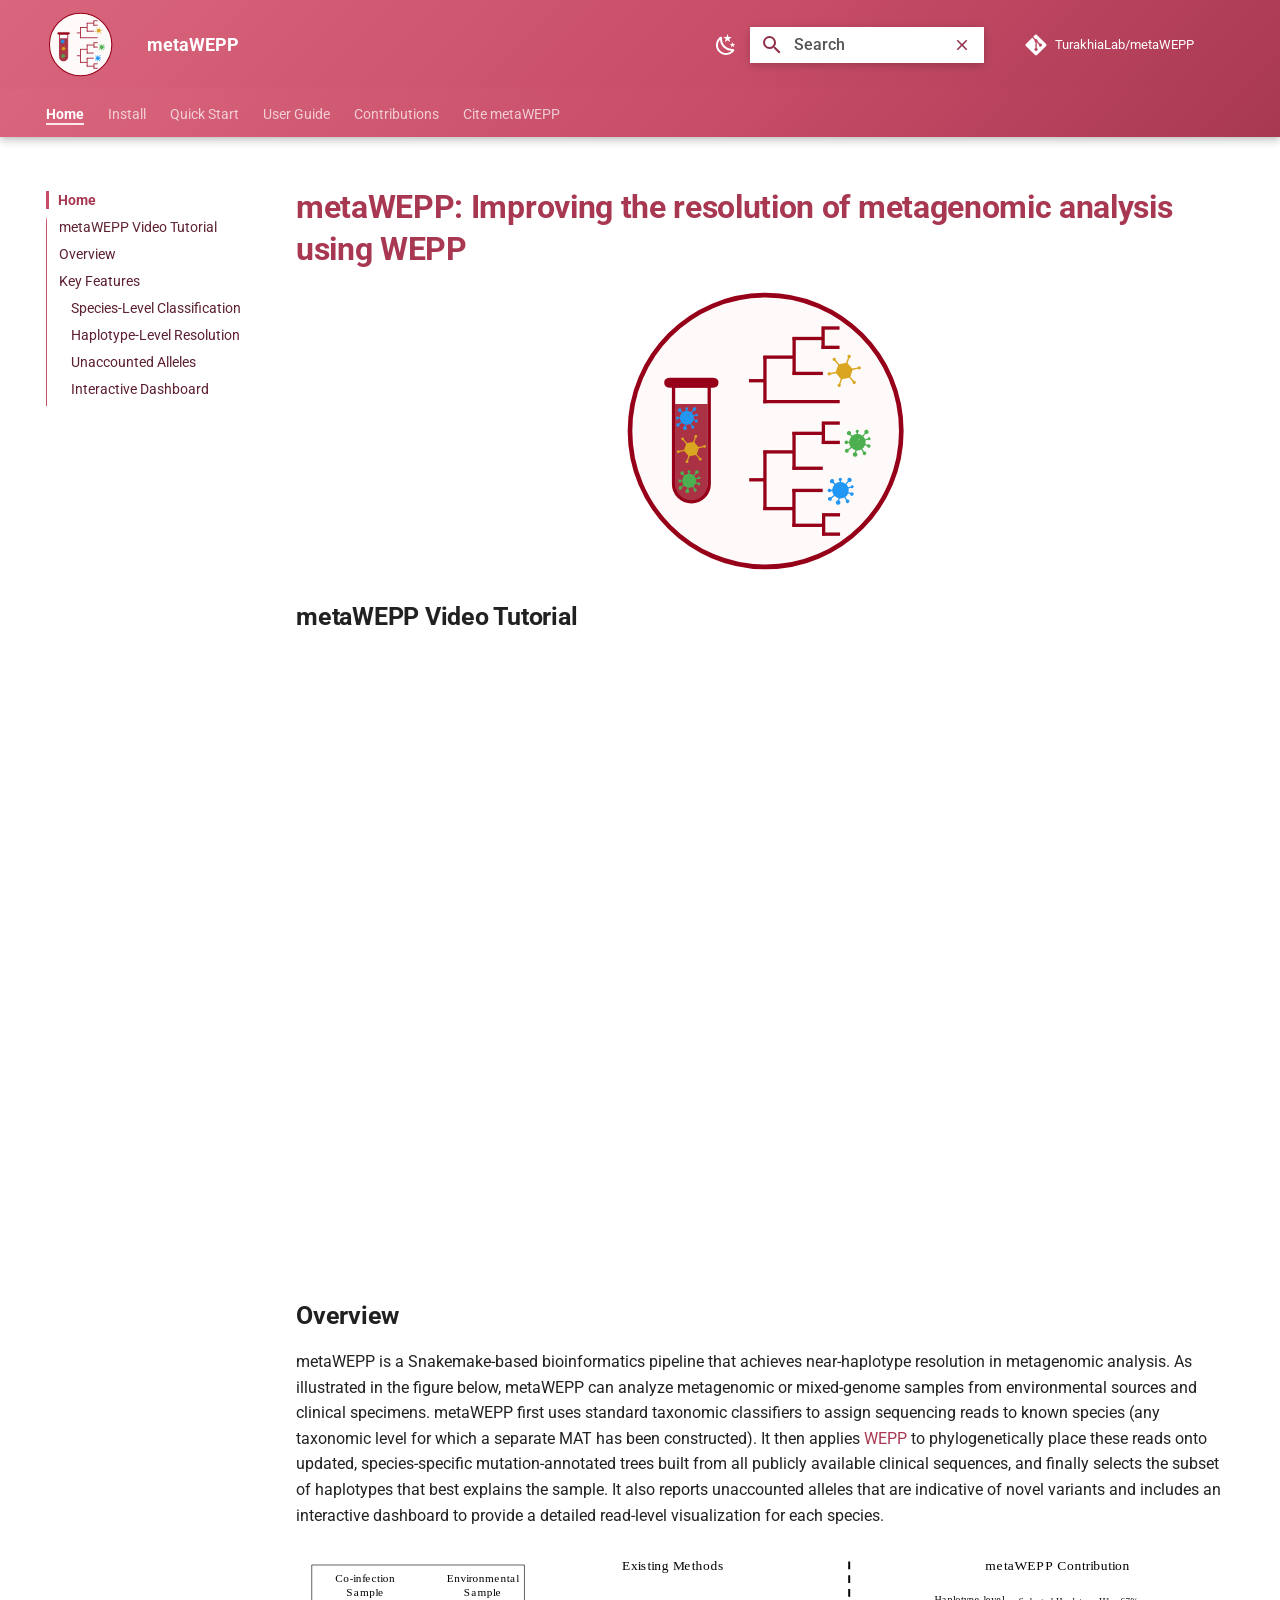
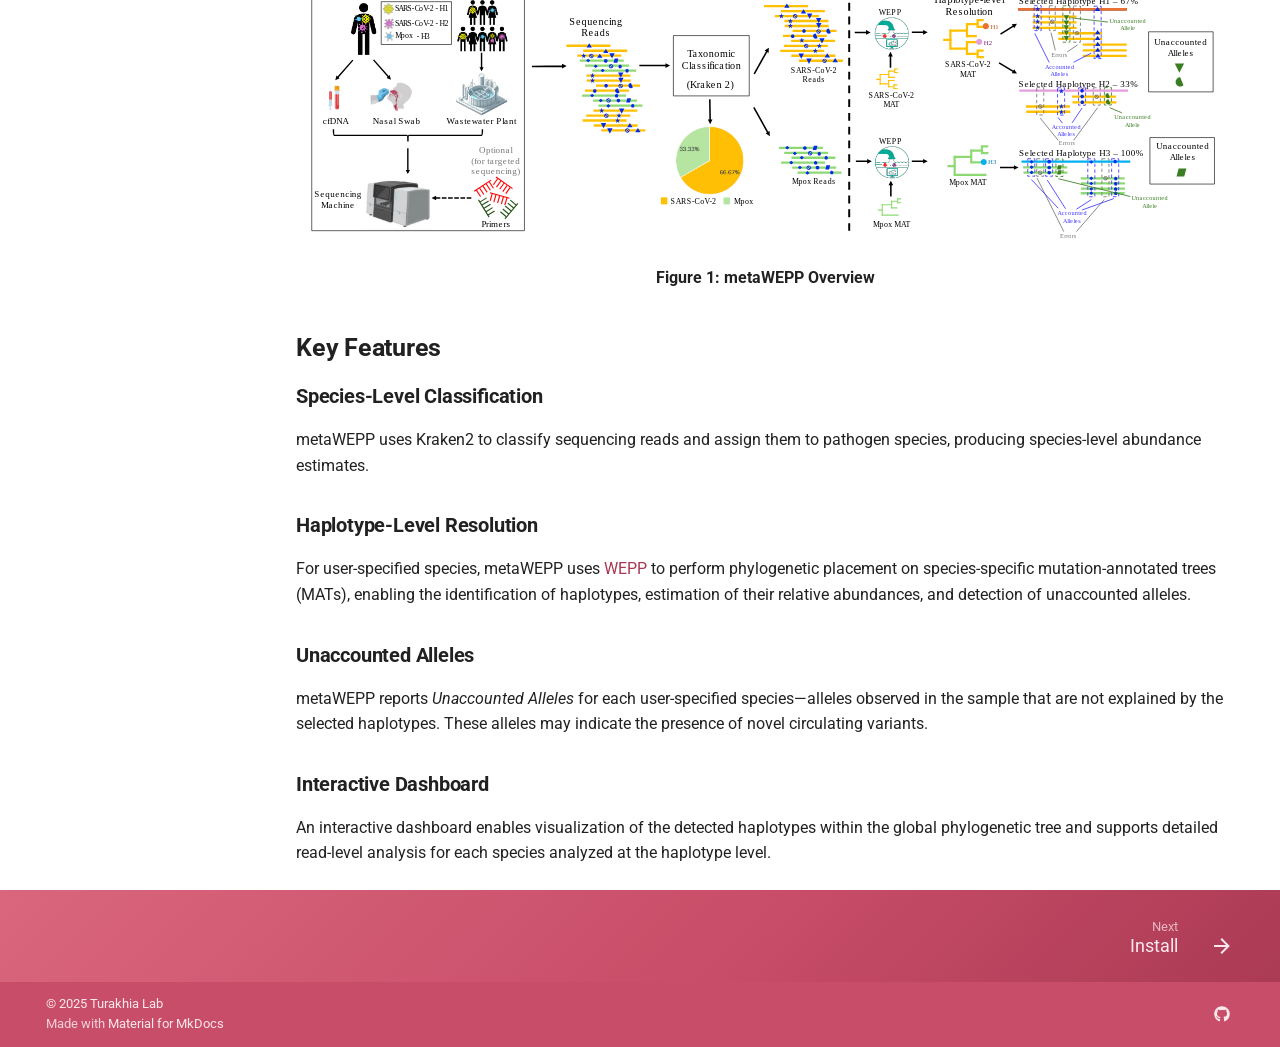
==== commit 0857daca: "Deployed 3933bae with MkDocs version: 1.6.1" ====
--- a/index.html
+++ b/index.html
@@ -19,7 +19,7 @@
       
       
       <link rel="icon" href="images/metaWEPP_logo.svg">
-      <meta name="generator" content="mkdocs-1.6.1, mkdocs-material-9.7.6">
+      <meta name="generator" content="mkdocs-1.6.1, mkdocs-material-9.7.7">
     
     
       
@@ -27,7 +27,7 @@
       
     
     
-      <link rel="stylesheet" href="assets/stylesheets/main.484c7ddc.min.css">
+      <link rel="stylesheet" href="assets/stylesheets/main.ec1eaa64.min.css">
       
         
         <link rel="stylesheet" href="assets/stylesheets/palette.ab4e12ef.min.css">
@@ -447,6 +447,17 @@
     <ul class="md-nav__list" data-md-component="toc" data-md-scrollfix>
       
         <li class="md-nav__item">
+  <a href="#metawepp-video-tutorial" class="md-nav__link">
+    <span class="md-ellipsis">
+      
+        metaWEPP Video Tutorial
+      
+    </span>
+  </a>
+  
+</li>
+      
+        <li class="md-nav__item">
   <a href="#overview" class="md-nav__link">
     <span class="md-ellipsis">
       
@@ -693,6 +704,9 @@
 <div style="margin-top: -20px; margin-bottom: -20px;" align="center">
     <img src="images/metaWEPP_logo.svg" width="300">
 </div>
+
+<h2 id="metawepp-video-tutorial"><b>metaWEPP Video Tutorial</b></h2>
+<iframe width="1000" height="600" src="https://www.youtube.com/embed/Q1OkBslt5w4" title="YouTube video player" frameborder="0" allow="accelerometer; autoplay; clipboard-write; encrypted-media; gyroscope; picture-in-picture; web-share" referrerpolicy="strict-origin-when-cross-origin" allowfullscreen></iframe>
 
 <h2 id="overview"><b>Overview</b><a name="overview"></a></h2>
 <p>metaWEPP is a Snakemake-based bioinformatics pipeline that achieves near-haplotype resolution in metagenomic analysis. As illustrated in the figure below, metaWEPP can analyze metagenomic or mixed-genome samples from environmental sources and clinical specimens. metaWEPP first uses standard taxonomic classifiers to assign sequencing reads to known species (any taxonomic level for which a separate MAT has been constructed). It then applies <a href="https://github.com/TurakhiaLab/WEPP">WEPP</a> to phylogenetically place these reads onto updated, species-specific mutation-annotated trees built from all publicly available clinical sequences, and finally selects the subset of haplotypes that best explains the sample. It also reports unaccounted alleles that are indicative of novel variants and includes an interactive dashboard to provide a detailed read-level visualization for each species.</p>
@@ -812,7 +826,7 @@
       <script id="__config" type="application/json">{"annotate": null, "base": ".", "features": ["content.tabs.link", "content.code.annotation", "content.code.copy", "content.tooltips", "toc.follow", "toc.integrate", "navigation.tabs", "navigation.sections", "navigation.path", "navigation.tabs.sticky", "navigation.instant.prefetch", "navigation.tracking", "navigation.footer", "navigation.expand", "search.highlight", "search.suggest"], "search": "assets/javascripts/workers/search.2c215733.min.js", "tags": null, "translations": {"clipboard.copied": "Copied to clipboard", "clipboard.copy": "Copy to clipboard", "search.result.more.one": "1 more on this page", "search.result.more.other": "# more on this page", "search.result.none": "No matching documents", "search.result.one": "1 matching document", "search.result.other": "# matching documents", "search.result.placeholder": "Type to start searching", "search.result.term.missing": "Missing", "select.version": "Select version"}, "version": null}</script>
     
     
-      <script src="assets/javascripts/bundle.79ae519e.min.js"></script>
+      <script src="assets/javascripts/bundle.d7400e89.min.js"></script>
       
     
   </body>
--- a/assets/stylesheets/main.ec1eaa64.min.css
+++ b/assets/stylesheets/main.ec1eaa64.min.css
@@ -0,0 +1 @@
+@charset "UTF-8";html{-webkit-text-size-adjust:none;-moz-text-size-adjust:none;text-size-adjust:none;box-sizing:border-box}*,:after,:before{box-sizing:inherit}@media (prefers-reduced-motion){*,:after,:before{transition:none!important}}body{margin:0}a,button,input,label{-webkit-tap-highlight-color:transparent}a{color:inherit;text-decoration:none}hr{border:0;box-sizing:initial;display:block;height:.05rem;overflow:visible;padding:0}small{font-size:80%}sub,sup{line-height:1em}img{border-style:none}table{border-collapse:initial;border-spacing:0}td,th{font-weight:400;vertical-align:top}button{background:#0000;border:0;font-family:inherit;font-size:inherit;margin:0;padding:0}input{border:0;outline:none}:root{--md-primary-fg-color:#4051b5;--md-primary-fg-color--light:#5d6cc0;--md-primary-fg-color--dark:#303fa1;--md-primary-bg-color:#fff;--md-primary-bg-color--light:#ffffffb3;--md-accent-fg-color:#526cfe;--md-accent-fg-color--transparent:#526cfe1a;--md-accent-bg-color:#fff;--md-accent-bg-color--light:#ffffffb3}[data-md-color-scheme=default]{color-scheme:light}[data-md-color-scheme=default] img[src$="#gh-dark-mode-only"],[data-md-color-scheme=default] img[src$="#only-dark"]{display:none}:root,[data-md-color-scheme=default]{--md-hue:225deg;--md-default-fg-color:#000000de;--md-default-fg-color--light:#0000008a;--md-default-fg-color--lighter:#00000052;--md-default-fg-color--lightest:#00000012;--md-default-bg-color:#fff;--md-default-bg-color--light:#ffffffb3;--md-default-bg-color--lighter:#ffffff4d;--md-default-bg-color--lightest:#ffffff1f;--md-code-fg-color:#36464e;--md-code-bg-color:#f5f5f5;--md-code-bg-color--light:#f5f5f5b3;--md-code-bg-color--lighter:#f5f5f54d;--md-code-hl-color:#4287ff;--md-code-hl-color--light:#4287ff1a;--md-code-hl-number-color:#d52a2a;--md-code-hl-special-color:#db1457;--md-code-hl-function-color:#a846b9;--md-code-hl-constant-color:#6e59d9;--md-code-hl-keyword-color:#3f6ec6;--md-code-hl-string-color:#1c7d4d;--md-code-hl-name-color:var(--md-code-fg-color);--md-code-hl-operator-color:var(--md-default-fg-color--light);--md-code-hl-punctuation-color:var(--md-default-fg-color--light);--md-code-hl-comment-color:var(--md-default-fg-color--light);--md-code-hl-generic-color:var(--md-default-fg-color--light);--md-code-hl-variable-color:var(--md-default-fg-color--light);--md-typeset-color:var(--md-default-fg-color);--md-typeset-a-color:var(--md-primary-fg-color);--md-typeset-del-color:#f5503d26;--md-typeset-ins-color:#0bd57026;--md-typeset-kbd-color:#fafafa;--md-typeset-kbd-accent-color:#fff;--md-typeset-kbd-border-color:#b8b8b8;--md-typeset-mark-color:#ffff0080;--md-typeset-table-color:#0000001f;--md-typeset-table-color--light:rgba(0,0,0,.035);--md-admonition-fg-color:var(--md-default-fg-color);--md-admonition-bg-color:var(--md-default-bg-color);--md-warning-fg-color:#000000de;--md-warning-bg-color:#ff9;--md-footer-fg-color:#fff;--md-footer-fg-color--light:#ffffffb3;--md-footer-fg-color--lighter:#ffffff73;--md-footer-bg-color:#000000de;--md-footer-bg-color--dark:#00000052;--md-shadow-z1:0 0.2rem 0.5rem #0000000d,0 0 0.05rem #0000001a;--md-shadow-z2:0 0.2rem 0.5rem #0000001a,0 0 0.05rem #00000040;--md-shadow-z3:0 0.2rem 0.5rem #0003,0 0 0.05rem #00000059}.md-icon svg{fill:currentcolor;display:block;height:1.2rem;width:1.2rem}body{-webkit-font-smoothing:antialiased;-moz-osx-font-smoothing:grayscale;--md-text-font-family:var(--md-text-font,_),-apple-system,BlinkMacSystemFont,Helvetica,Arial,sans-serif;--md-code-font-family:var(--md-code-font,_),SFMono-Regular,Consolas,Menlo,monospace}aside,body,input{font-feature-settings:"kern","liga";color:var(--md-typeset-color);font-family:var(--md-text-font-family)}code,kbd,pre{font-feature-settings:"kern";font-family:var(--md-code-font-family)}:root{--md-typeset-table-sort-icon:url('data:image/svg+xml;charset=utf-8,<svg xmlns="http://www.w3.org/2000/svg" viewBox="0 0 24 24"><path d="m18 21-4-4h3V7h-3l4-4 4 4h-3v10h3M2 19v-2h10v2M2 13v-2h7v2M2 7V5h4v2z"/></svg>');--md-typeset-table-sort-icon--asc:url('data:image/svg+xml;charset=utf-8,<svg xmlns="http://www.w3.org/2000/svg" viewBox="0 0 24 24"><path d="M19 17h3l-4 4-4-4h3V3h2M2 17h10v2H2M6 5v2H2V5m0 6h7v2H2z"/></svg>');--md-typeset-table-sort-icon--desc:url('data:image/svg+xml;charset=utf-8,<svg xmlns="http://www.w3.org/2000/svg" viewBox="0 0 24 24"><path d="M19 7h3l-4-4-4 4h3v14h2M2 17h10v2H2M6 5v2H2V5m0 6h7v2H2z"/></svg>')}.md-typeset{-webkit-print-color-adjust:exact;color-adjust:exact;font-size:.8rem;line-height:1.6;overflow-wrap:break-word}@media print{.md-typeset{font-size:.68rem}}.md-typeset blockquote,.md-typeset dl,.md-typeset figure,.md-typeset ol,.md-typeset pre,.md-typeset ul{margin-bottom:1em;margin-top:1em}.md-typeset h1{color:var(--md-default-fg-color--light);font-size:2em;line-height:1.3;margin:0 0 1.25em}.md-typeset h1,.md-typeset h2{font-weight:300;letter-spacing:-.01em}.md-typeset h2{font-size:1.5625em;line-height:1.4;margin:1.6em 0 .64em}.md-typeset h3{font-size:1.25em;font-weight:400;letter-spacing:-.01em;line-height:1.5;margin:1.6em 0 .8em}.md-typeset h2+h3{margin-top:.8em}.md-typeset h4{font-weight:700;letter-spacing:-.01em;margin:1em 0}.md-typeset h5,.md-typeset h6{color:var(--md-default-fg-color--light);font-size:.8em;font-weight:700;letter-spacing:-.01em;margin:1.25em 0}.md-typeset h5{text-transform:uppercase}.md-typeset h5 code{text-transform:none}.md-typeset hr{border-bottom:.05rem solid var(--md-default-fg-color--lightest);display:flow-root;margin:1.5em 0}.md-typeset a{color:var(--md-typeset-a-color);word-break:break-word}.md-typeset a,.md-typeset a:before{transition:color 125ms}.md-typeset a:focus,.md-typeset a:hover{color:var(--md-accent-fg-color)}.md-typeset a:focus code,.md-typeset a:hover code{background-color:var(--md-accent-fg-color--transparent);color:var(--md-accent-fg-color)}.md-typeset a code{color:var(--md-typeset-a-color)}.md-typeset a.focus-visible{outline-color:var(--md-accent-fg-color);outline-offset:.2rem}.md-typeset code,.md-typeset kbd,.md-typeset pre{color:var(--md-code-fg-color);direction:ltr;font-variant-ligatures:none;transition:background-color 125ms}@media print{.md-typeset code,.md-typeset kbd,.md-typeset pre{white-space:pre-wrap}}.md-typeset code{background-color:var(--md-code-bg-color);border-radius:.1rem;-webkit-box-decoration-break:clone;box-decoration-break:clone;font-size:.85em;padding:0 .2941176471em;transition:color 125ms,background-color 125ms;word-break:break-word}.md-typeset code:not(.focus-visible){-webkit-tap-highlight-color:transparent;outline:none}.md-typeset pre{display:flow-root;line-height:1.4;position:relative}.md-typeset pre>code{-webkit-box-decoration-break:slice;box-decoration-break:slice;box-shadow:none;display:block;margin:0;outline-color:var(--md-accent-fg-color);overflow:auto;padding:.7720588235em 1.1764705882em;scrollbar-color:var(--md-default-fg-color--lighter) #0000;scrollbar-width:thin;touch-action:auto;word-break:normal}.md-typeset pre>code:hover{scrollbar-color:var(--md-accent-fg-color) #0000}.md-typeset pre>code::-webkit-scrollbar{height:.2rem;width:.2rem}.md-typeset pre>code::-webkit-scrollbar-thumb{background-color:var(--md-default-fg-color--lighter)}.md-typeset pre>code::-webkit-scrollbar-thumb:hover{background-color:var(--md-accent-fg-color)}.md-typeset kbd{background-color:var(--md-typeset-kbd-color);border-radius:.1rem;box-shadow:0 .1rem 0 .05rem var(--md-typeset-kbd-border-color),0 .1rem 0 var(--md-typeset-kbd-border-color),0 -.1rem .2rem var(--md-typeset-kbd-accent-color) inset;color:var(--md-default-fg-color);display:inline-block;font-size:.75em;padding:0 .6666666667em;vertical-align:text-top;word-break:break-word}.md-typeset mark{background-color:var(--md-typeset-mark-color);-webkit-box-decoration-break:clone;box-decoration-break:clone;color:inherit;word-break:break-word}.md-typeset abbr{cursor:help;text-decoration:none}.md-typeset [data-preview],.md-typeset abbr{border-bottom:.05rem dotted var(--md-default-fg-color--light)}.md-typeset small{opacity:.75}[dir=ltr] .md-typeset sub,[dir=ltr] .md-typeset sup{margin-left:.078125em}[dir=rtl] .md-typeset sub,[dir=rtl] .md-typeset sup{margin-right:.078125em}[dir=ltr] .md-typeset blockquote{padding-left:.6rem}[dir=rtl] .md-typeset blockquote{padding-right:.6rem}[dir=ltr] .md-typeset blockquote{border-left:.2rem solid var(--md-default-fg-color--lighter)}[dir=rtl] .md-typeset blockquote{border-right:.2rem solid var(--md-default-fg-color--lighter)}.md-typeset blockquote{color:var(--md-default-fg-color--light);margin-left:0;margin-right:0}.md-typeset ul{list-style-type:disc}.md-typeset ul[type]{list-style-type:revert-layer}[dir=ltr] .md-typeset ol,[dir=ltr] .md-typeset ul{margin-left:.625em}[dir=rtl] .md-typeset ol,[dir=rtl] .md-typeset ul{margin-right:.625em}.md-typeset ol,.md-typeset ul{padding:0}.md-typeset ol:not([hidden]),.md-typeset ul:not([hidden]){display:flow-root}.md-typeset ol ol,.md-typeset ul ol{list-style-type:lower-alpha}.md-typeset ol ol ol,.md-typeset ul ol ol{list-style-type:lower-roman}.md-typeset ol ol ol ol,.md-typeset ul ol ol ol{list-style-type:upper-alpha}.md-typeset ol ol ol ol ol,.md-typeset ul ol ol ol ol{list-style-type:upper-roman}.md-typeset ol[type],.md-typeset ul[type]{list-style-type:revert-layer}[dir=ltr] .md-typeset ol li,[dir=ltr] .md-typeset ul li{margin-left:1.25em}[dir=rtl] .md-typeset ol li,[dir=rtl] .md-typeset ul li{margin-right:1.25em}.md-typeset ol li,.md-typeset ul li{margin-bottom:.5em}.md-typeset ol li blockquote,.md-typeset ol li p,.md-typeset ul li blockquote,.md-typeset ul li p{margin:.5em 0}.md-typeset ol li:last-child,.md-typeset ul li:last-child{margin-bottom:0}[dir=ltr] .md-typeset ol li ol,[dir=ltr] .md-typeset ol li ul,[dir=ltr] .md-typeset ul li ol,[dir=ltr] .md-typeset ul li ul{margin-left:.625em}[dir=rtl] .md-typeset ol li ol,[dir=rtl] .md-typeset ol li ul,[dir=rtl] .md-typeset ul li ol,[dir=rtl] .md-typeset ul li ul{margin-right:.625em}.md-typeset ol li ol,.md-typeset ol li ul,.md-typeset ul li ol,.md-typeset ul li ul{margin-bottom:.5em;margin-top:.5em}[dir=ltr] .md-typeset dd{margin-left:1.875em}[dir=rtl] .md-typeset dd{margin-right:1.875em}.md-typeset dd{margin-bottom:1.5em;margin-top:1em}.md-typeset img,.md-typeset svg,.md-typeset video{height:auto;max-width:100%}.md-typeset img[align=left]{margin:1em 1em 1em 0}.md-typeset img[align=right]{margin:1em 0 1em 1em}.md-typeset img[align]:only-child{margin-top:0}.md-typeset figure{display:flow-root;margin:1em auto;max-width:100%;text-align:center;width:fit-content}.md-typeset figure img{display:block;margin:0 auto}.md-typeset figcaption{font-style:italic;margin:1em auto;max-width:24rem}.md-typeset iframe{max-width:100%}.md-typeset table:not([class]){background-color:var(--md-default-bg-color);border:.05rem solid var(--md-typeset-table-color);border-radius:.1rem;display:inline-block;font-size:.64rem;max-width:100%;overflow:auto;touch-action:auto}@media print{.md-typeset table:not([class]){display:table}}.md-typeset table:not([class])+*{margin-top:1.5em}.md-typeset table:not([class]) td>:first-child,.md-typeset table:not([class]) th>:first-child{margin-top:0}.md-typeset table:not([class]) td>:last-child,.md-typeset table:not([class]) th>:last-child{margin-bottom:0}.md-typeset table:not([class]) td:not([align]),.md-typeset table:not([class]) th:not([align]){text-align:left}[dir=rtl] .md-typeset table:not([class]) td:not([align]),[dir=rtl] .md-typeset table:not([class]) th:not([align]){text-align:right}.md-typeset table:not([class]) th{font-weight:700;min-width:5rem;padding:.9375em 1.25em;vertical-align:top}.md-typeset table:not([class]) td{border-top:.05rem solid var(--md-typeset-table-color);padding:.9375em 1.25em;vertical-align:top}.md-typeset table:not([class]) tbody tr{transition:background-color 125ms}.md-typeset table:not([class]) tbody tr:hover{background-color:var(--md-typeset-table-color--light);box-shadow:0 .05rem 0 var(--md-default-bg-color) inset}.md-typeset table:not([class]) a{word-break:normal}.md-typeset table th[role=columnheader]{cursor:pointer}[dir=ltr] .md-typeset table th[role=columnheader]:after{margin-left:.5em}[dir=rtl] .md-typeset table th[role=columnheader]:after{margin-right:.5em}.md-typeset table th[role=columnheader]:after{content:"";display:inline-block;height:1.2em;-webkit-mask-image:var(--md-typeset-table-sort-icon);mask-image:var(--md-typeset-table-sort-icon);-webkit-mask-repeat:no-repeat;mask-repeat:no-repeat;-webkit-mask-size:contain;mask-size:contain;transition:background-color 125ms;vertical-align:text-bottom;width:1.2em}.md-typeset table th[role=columnheader]:hover:after{background-color:var(--md-default-fg-color--lighter)}.md-typeset table th[role=columnheader][aria-sort=ascending]:after{background-color:var(--md-default-fg-color--light);-webkit-mask-image:var(--md-typeset-table-sort-icon--asc);mask-image:var(--md-typeset-table-sort-icon--asc)}.md-typeset table th[role=columnheader][aria-sort=descending]:after{background-color:var(--md-default-fg-color--light);-webkit-mask-image:var(--md-typeset-table-sort-icon--desc);mask-image:var(--md-typeset-table-sort-icon--desc)}.md-typeset__scrollwrap{margin:1em -.8rem;overflow-x:auto;touch-action:auto}.md-typeset__table{display:inline-block;margin-bottom:.5em;padding:0 .8rem}@media print{.md-typeset__table{display:block}}html .md-typeset__table table{display:table;margin:0;overflow:hidden;width:100%}@media screen and (max-width:44.984375em){.md-content__inner>pre{margin:1em -.8rem}.md-content__inner>pre code{border-radius:0}}.md-typeset .md-author{border-radius:100%;display:block;flex-shrink:0;height:1.6rem;overflow:hidden;position:relative;transition:color 125ms,transform 125ms;width:1.6rem}.md-typeset .md-author img{display:block}.md-typeset .md-author--more{background:var(--md-default-fg-color--lightest);color:var(--md-default-fg-color--lighter);font-size:.6rem;font-weight:700;line-height:1.6rem;text-align:center}.md-typeset .md-author--long{height:2.4rem;width:2.4rem}.md-typeset a.md-author{transform:scale(1)}.md-typeset a.md-author img{border-radius:100%;filter:grayscale(100%) opacity(75%);transition:filter 125ms}.md-typeset a.md-author:focus,.md-typeset a.md-author:hover{transform:scale(1.1);z-index:1}.md-typeset a.md-author:focus img,.md-typeset a.md-author:hover img{filter:grayscale(0)}.md-banner{background-color:var(--md-footer-bg-color);color:var(--md-footer-fg-color);overflow:auto}@media print{.md-banner{display:none}}.md-banner--warning{background-color:var(--md-warning-bg-color);color:var(--md-warning-fg-color)}.md-banner__inner{font-size:.7rem;margin:.6rem auto;padding:0 .8rem}[dir=ltr] .md-banner__button{float:right}[dir=rtl] .md-banner__button{float:left}.md-banner__button{color:inherit;cursor:pointer;transition:opacity .25s}.no-js .md-banner__button{display:none}.md-banner__button:hover{opacity:.7}html{font-size:125%;height:100%;overflow-x:hidden}@media screen and (min-width:100em){html{font-size:137.5%}}@media screen and (min-width:125em){html{font-size:150%}}body{background-color:var(--md-default-bg-color);display:flex;flex-direction:column;font-size:.5rem;min-height:100%;position:relative;width:100%}@media print{body{display:block}}@media screen and (max-width:59.984375em){body[data-md-scrolllock]{position:fixed}}.md-grid{margin-left:auto;margin-right:auto;max-width:61rem}.md-container{display:flex;flex-direction:column;flex-grow:1}@media print{.md-container{display:block}}.md-main{flex-grow:1}.md-main__inner{display:flex;height:100%;margin-top:1.5rem}.md-ellipsis{overflow:hidden;text-overflow:ellipsis}.md-toggle{display:none}.md-option{height:0;opacity:0;position:absolute;width:0}.md-option:checked+label:not([hidden]){display:block}.md-option.focus-visible+label{outline-color:var(--md-accent-fg-color);outline-style:auto}.md-skip{background-color:var(--md-default-fg-color);border-radius:.1rem;color:var(--md-default-bg-color);font-size:.64rem;margin:.5rem;opacity:0;outline-color:var(--md-accent-fg-color);padding:.3rem .5rem;position:fixed;transform:translateY(.4rem);z-index:-1}.md-skip:focus{opacity:1;transform:translateY(0);transition:transform .25s cubic-bezier(.4,0,.2,1),opacity 175ms 75ms;z-index:10}@page{margin:25mm}:root{--md-clipboard-icon:url('data:image/svg+xml;charset=utf-8,<svg xmlns="http://www.w3.org/2000/svg" viewBox="0 0 24 24"><path d="M19 21H8V7h11m0-2H8a2 2 0 0 0-2 2v14a2 2 0 0 0 2 2h11a2 2 0 0 0 2-2V7a2 2 0 0 0-2-2m-3-4H4a2 2 0 0 0-2 2v14h2V3h12z"/></svg>')}.md-clipboard{border-radius:.1rem;color:var(--md-default-fg-color--lightest);cursor:pointer;height:1.5em;outline-color:var(--md-accent-fg-color);outline-offset:.1rem;transition:color .25s;width:1.5em;z-index:1}@media print{.md-clipboard{display:none}}.md-clipboard:not(.focus-visible){-webkit-tap-highlight-color:transparent;outline:none}:hover>.md-clipboard{color:var(--md-default-fg-color--light)}.md-clipboard:focus,.md-clipboard:hover{color:var(--md-accent-fg-color)}.md-clipboard:after{background-color:currentcolor;content:"";display:block;height:1.125em;margin:0 auto;-webkit-mask-image:var(--md-clipboard-icon);mask-image:var(--md-clipboard-icon);-webkit-mask-position:center;mask-position:center;-webkit-mask-repeat:no-repeat;mask-repeat:no-repeat;-webkit-mask-size:contain;mask-size:contain;width:1.125em}.md-clipboard--inline{cursor:pointer}.md-clipboard--inline code{transition:color .25s,background-color .25s}.md-clipboard--inline:focus code,.md-clipboard--inline:hover code{background-color:var(--md-accent-fg-color--transparent);color:var(--md-accent-fg-color)}:root{--md-code-select-icon:url('data:image/svg+xml;charset=utf-8,<svg xmlns="http://www.w3.org/2000/svg" viewBox="0 0 24 24"><path d="M19 19h-4v2h4c1.1 0 2-.9 2-2v-4h-2m0-12h-4v2h4v4h2V5c0-1.1-.9-2-2-2M5 5h4V3H5c-1.1 0-2 .9-2 2v4h2m0 6H3v4c0 1.1.9 2 2 2h4v-2H5zm2-4h2v2H7zm4 0h2v2h-2zm4 0h2v2h-2zM7 7h2v2H7zm4 0h2v2h-2zm4 0h2v2h-2zm-8 8h2v2H7zm4 0h2v2h-2zm4 0h2v2h-2z"/></svg>');--md-code-copy-icon:url('data:image/svg+xml;charset=utf-8,<svg xmlns="http://www.w3.org/2000/svg" viewBox="0 0 24 24"><path d="M19 21H8V7h11m0-2H8a2 2 0 0 0-2 2v14a2 2 0 0 0 2 2h11a2 2 0 0 0 2-2V7a2 2 0 0 0-2-2m-3-4H4a2 2 0 0 0-2 2v14h2V3h12z"/></svg>')}.md-typeset .md-code__content{display:grid}.md-code__nav{background-color:var(--md-code-bg-color--lighter);border-radius:.1rem;display:flex;gap:.2rem;padding:.2rem;position:absolute;right:.25em;top:.25em;transition:background-color .25s;z-index:1}:hover>.md-code__nav{background-color:var(--md-code-bg-color--light)}.md-code__button{color:var(--md-default-fg-color--lightest);cursor:pointer;display:block;height:1.5em;outline-color:var(--md-accent-fg-color);outline-offset:.1rem;transition:color .25s;width:1.5em}:hover>*>.md-code__button{color:var(--md-default-fg-color--light)}.md-code__button.focus-visible,.md-code__button:hover{color:var(--md-accent-fg-color)}.md-code__button--active{color:var(--md-default-fg-color)!important}.md-code__button:after{background-color:currentcolor;content:"";display:block;height:1.125em;margin:0 auto;-webkit-mask-position:center;mask-position:center;-webkit-mask-repeat:no-repeat;mask-repeat:no-repeat;-webkit-mask-size:contain;mask-size:contain;width:1.125em}.md-code__button[data-md-type=select]:after{-webkit-mask-image:var(--md-code-select-icon);mask-image:var(--md-code-select-icon)}.md-code__button[data-md-type=copy]:after{-webkit-mask-image:var(--md-code-copy-icon);mask-image:var(--md-code-copy-icon)}@keyframes consent{0%{opacity:0;transform:translateY(100%)}to{opacity:1;transform:translateY(0)}}@keyframes overlay{0%{opacity:0}to{opacity:1}}.md-consent__overlay{animation:overlay .25s both;-webkit-backdrop-filter:blur(.1rem);backdrop-filter:blur(.1rem);background-color:#0000008a;height:100%;opacity:1;position:fixed;top:0;width:100%;z-index:5}.md-consent__inner{animation:consent .5s cubic-bezier(.1,.7,.1,1) both;background-color:var(--md-default-bg-color);border:0;border-radius:.1rem;bottom:0;box-shadow:0 0 .2rem #0000001a,0 .2rem .4rem #0003;max-height:100%;overflow:auto;padding:0;position:fixed;width:100%;z-index:5}.md-consent__form{padding:.8rem}.md-consent__settings{display:none;margin:1em 0}input:checked+.md-consent__settings{display:block}.md-consent__controls{margin-bottom:.8rem}.md-typeset .md-consent__controls .md-button{display:inline}@media screen and (max-width:44.984375em){.md-typeset .md-consent__controls .md-button{display:block;margin-top:.4rem;text-align:center;width:100%}}.md-consent label{cursor:pointer}.md-content{flex-grow:1;min-width:0}.md-content__inner{margin:0 .8rem 1.2rem;padding-top:.6rem}@media screen and (min-width:76.25em){[dir=ltr] .md-sidebar--primary:not([hidden])~.md-content>.md-content__inner{margin-left:1.2rem}[dir=ltr] .md-sidebar--secondary:not([hidden])~.md-content>.md-content__inner,[dir=rtl] .md-sidebar--primary:not([hidden])~.md-content>.md-content__inner{margin-right:1.2rem}[dir=rtl] .md-sidebar--secondary:not([hidden])~.md-content>.md-content__inner{margin-left:1.2rem}}.md-content__inner:before{content:"";display:block;height:.4rem}.md-content__inner>:last-child{margin-bottom:0}[dir=ltr] .md-content__button{float:right}[dir=rtl] .md-content__button{float:left}[dir=ltr] .md-content__button{margin-left:.4rem}[dir=rtl] .md-content__button{margin-right:.4rem}.md-content__button{margin:.4rem 0;padding:0}@media print{.md-content__button{display:none}}.md-typeset .md-content__button{color:var(--md-default-fg-color--lighter)}.md-content__button svg{display:inline;vertical-align:top}[dir=rtl] .md-content__button svg{transform:scaleX(-1)}[dir=ltr] .md-dialog{right:.8rem}[dir=rtl] .md-dialog{left:.8rem}.md-dialog{background-color:var(--md-default-fg-color);border-radius:.1rem;bottom:.8rem;box-shadow:var(--md-shadow-z3);min-width:11.1rem;opacity:0;padding:.4rem .6rem;pointer-events:none;position:fixed;transform:translateY(100%);transition:transform 0ms .4s,opacity .4s;z-index:4}@media print{.md-dialog{display:none}}.md-dialog--active{opacity:1;pointer-events:auto;transform:translateY(0);transition:transform .4s cubic-bezier(.075,.85,.175,1),opacity .4s}.md-dialog__inner{color:var(--md-default-bg-color);font-size:.7rem}.md-feedback{margin:2em 0 1em;text-align:center}.md-feedback fieldset{border:none;margin:0;padding:0}.md-feedback__title{font-weight:700;margin:1em auto}.md-feedback__inner{position:relative}.md-feedback__list{display:flex;flex-wrap:wrap;place-content:baseline center;position:relative}.md-feedback__list:hover .md-icon:not(:disabled){color:var(--md-default-fg-color--lighter)}:disabled .md-feedback__list{min-height:1.8rem}.md-feedback__icon{color:var(--md-default-fg-color--light);cursor:pointer;flex-shrink:0;margin:0 .1rem;transition:color 125ms}.md-feedback__icon:not(:disabled).md-icon:hover{color:var(--md-accent-fg-color)}.md-feedback__icon:disabled{color:var(--md-default-fg-color--lightest);pointer-events:none}.md-feedback__note{opacity:0;position:relative;transform:translateY(.4rem);transition:transform .4s cubic-bezier(.1,.7,.1,1),opacity .15s}.md-feedback__note>*{margin:0 auto;max-width:16rem}:disabled .md-feedback__note{opacity:1;transform:translateY(0)}@media print{.md-feedback{display:none}}.md-footer{background-color:var(--md-footer-bg-color);color:var(--md-footer-fg-color)}@media print{.md-footer{display:none}}.md-footer__inner{justify-content:space-between;overflow:auto;padding:.2rem}.md-footer__inner:not([hidden]){display:flex}.md-footer__link{align-items:end;display:flex;flex-grow:0.01;margin-bottom:.4rem;margin-top:1rem;max-width:100%;outline-color:var(--md-accent-fg-color);overflow:hidden;transition:opacity .25s}.md-footer__link:focus,.md-footer__link:hover{opacity:.7}[dir=rtl] .md-footer__link svg{transform:scaleX(-1)}@media screen and (max-width:44.984375em){.md-footer__link--prev{flex-shrink:0}.md-footer__link--prev .md-footer__title{display:none}}[dir=ltr] .md-footer__link--next{margin-left:auto}[dir=rtl] .md-footer__link--next{margin-right:auto}.md-footer__link--next{text-align:right}[dir=rtl] .md-footer__link--next{text-align:left}.md-footer__title{flex-grow:1;font-size:.9rem;margin-bottom:.7rem;max-width:calc(100% - 2.4rem);padding:0 1rem;white-space:nowrap}.md-footer__button{margin:.2rem;padding:.4rem}.md-footer__direction{font-size:.64rem;opacity:.7}.md-footer-meta{background-color:var(--md-footer-bg-color--dark)}.md-footer-meta__inner{display:flex;flex-wrap:wrap;justify-content:space-between;padding:.2rem}html .md-footer-meta.md-typeset a{color:var(--md-footer-fg-color--light)}html .md-footer-meta.md-typeset a:focus,html .md-footer-meta.md-typeset a:hover{color:var(--md-footer-fg-color)}.md-copyright{color:var(--md-footer-fg-color--lighter);font-size:.64rem;margin:auto .6rem;padding:.4rem 0;width:100%}@media screen and (min-width:45em){.md-copyright{width:auto}}.md-copyright__highlight{color:var(--md-footer-fg-color--light)}.md-social{display:inline-flex;gap:.2rem;margin:0 .4rem;padding:.2rem 0 .6rem}@media screen and (min-width:45em){.md-social{padding:.6rem 0}}.md-social__link{display:inline-block;height:1.6rem;text-align:center;width:1.6rem}.md-social__link:before{line-height:1.9}.md-social__link svg{fill:currentcolor;max-height:.8rem;vertical-align:-25%}.md-typeset .md-button{border:.1rem solid;border-radius:.1rem;color:var(--md-primary-fg-color);cursor:pointer;display:inline-block;font-weight:700;padding:.625em 2em;transition:color 125ms,background-color 125ms,border-color 125ms}.md-typeset .md-button--primary{background-color:var(--md-primary-fg-color);border-color:var(--md-primary-fg-color);color:var(--md-primary-bg-color)}.md-typeset .md-button:focus,.md-typeset .md-button:hover{background-color:var(--md-accent-fg-color);border-color:var(--md-accent-fg-color);color:var(--md-accent-bg-color)}[dir=ltr] .md-typeset .md-input{border-top-left-radius:.1rem}[dir=ltr] .md-typeset .md-input,[dir=rtl] .md-typeset .md-input{border-top-right-radius:.1rem}[dir=rtl] .md-typeset .md-input{border-top-left-radius:.1rem}.md-typeset .md-input{border-bottom:.1rem solid var(--md-default-fg-color--lighter);box-shadow:var(--md-shadow-z1);font-size:.8rem;height:1.8rem;padding:0 .6rem;transition:border .25s,box-shadow .25s}.md-typeset .md-input:focus,.md-typeset .md-input:hover{border-bottom-color:var(--md-accent-fg-color);box-shadow:var(--md-shadow-z2)}.md-typeset .md-input--stretch{width:100%}.md-header{background-color:var(--md-primary-fg-color);box-shadow:0 0 .2rem #0000,0 .2rem .4rem #0000;color:var(--md-primary-bg-color);display:block;left:0;position:sticky;right:0;top:0;z-index:4}@media print{.md-header{display:none}}.md-header[hidden]{transform:translateY(-100%);transition:transform .25s cubic-bezier(.8,0,.6,1),box-shadow .25s}.md-header--shadow{box-shadow:0 0 .2rem #0000001a,0 .2rem .4rem #0003;transition:transform .25s cubic-bezier(.1,.7,.1,1),box-shadow .25s}.md-header__inner{align-items:center;display:flex;padding:0 .2rem}.md-header__button{color:currentcolor;cursor:pointer;margin:.2rem;outline-color:var(--md-accent-fg-color);padding:.4rem;position:relative;transition:opacity .25s;vertical-align:middle;z-index:1}.md-header__button:hover{opacity:.7}.md-header__button:not([hidden]){display:inline-block}.md-header__button:not(.focus-visible){-webkit-tap-highlight-color:transparent;outline:none}.md-header__button.md-logo{margin:.2rem;padding:.4rem}@media screen and (max-width:76.234375em){.md-header__button.md-logo{display:none}}.md-header__button.md-logo img,.md-header__button.md-logo svg{fill:currentcolor;display:block;height:1.2rem;width:auto}@media screen and (min-width:60em){.md-header__button[for=__search]{display:none}}.no-js .md-header__button[for=__search]{display:none}[dir=rtl] .md-header__button[for=__search] svg{transform:scaleX(-1)}@media screen and (min-width:76.25em){.md-header__button[for=__drawer]{display:none}}.md-header__topic{display:flex;max-width:100%;position:absolute;transition:transform .4s cubic-bezier(.1,.7,.1,1),opacity .15s;white-space:nowrap}.md-header__topic+.md-header__topic{opacity:0;pointer-events:none;transform:translateX(1.25rem);transition:transform .4s cubic-bezier(1,.7,.1,.1),opacity .15s;z-index:-1}[dir=rtl] .md-header__topic+.md-header__topic{transform:translateX(-1.25rem)}.md-header__topic:first-child{font-weight:700}[dir=ltr] .md-header__title{margin-left:1rem;margin-right:.4rem}[dir=rtl] .md-header__title{margin-left:.4rem;margin-right:1rem}.md-header__title{flex-grow:1;font-size:.9rem;height:2.4rem;line-height:2.4rem}.md-header__title--active .md-header__topic{opacity:0;pointer-events:none;transform:translateX(-1.25rem);transition:transform .4s cubic-bezier(1,.7,.1,.1),opacity .15s;z-index:-1}[dir=rtl] .md-header__title--active .md-header__topic{transform:translateX(1.25rem)}.md-header__title--active .md-header__topic+.md-header__topic{opacity:1;pointer-events:auto;transform:translateX(0);transition:transform .4s cubic-bezier(.1,.7,.1,1),opacity .15s;z-index:0}.md-header__title>.md-header__ellipsis{height:100%;position:relative;width:100%}.md-header__option{display:flex;flex-shrink:0;max-width:100%;transition:max-width 0ms .25s,opacity .25s .25s;white-space:nowrap}[data-md-toggle=search]:checked~.md-header .md-header__option{max-width:0;opacity:0;transition:max-width 0ms,opacity 0ms}.md-header__option>input{bottom:0}.md-header__source{display:none}@media screen and (min-width:60em){[dir=ltr] .md-header__source{margin-left:1rem}[dir=rtl] .md-header__source{margin-right:1rem}.md-header__source{display:block;max-width:11.7rem;width:11.7rem}}@media screen and (min-width:76.25em){[dir=ltr] .md-header__source{margin-left:1.4rem}[dir=rtl] .md-header__source{margin-right:1.4rem}}.md-meta{color:var(--md-default-fg-color--light);font-size:.7rem;line-height:1.3}.md-meta__list{display:inline-flex;flex-wrap:wrap;list-style:none;margin:0;padding:0}.md-meta__item:not(:last-child):after{content:"·";margin-left:.2rem;margin-right:.2rem}.md-meta__link{color:var(--md-typeset-a-color)}.md-meta__link:focus,.md-meta__link:hover{color:var(--md-accent-fg-color)}.md-draft{background-color:#ff1744;border-radius:.125em;color:#fff;display:inline-block;font-weight:700;padding-left:.5714285714em;padding-right:.5714285714em}:root{--md-nav-icon--prev:url('data:image/svg+xml;charset=utf-8,<svg xmlns="http://www.w3.org/2000/svg" viewBox="0 0 24 24"><path d="M20 11v2H8l5.5 5.5-1.42 1.42L4.16 12l7.92-7.92L13.5 5.5 8 11z"/></svg>');--md-nav-icon--next:url('data:image/svg+xml;charset=utf-8,<svg xmlns="http://www.w3.org/2000/svg" viewBox="0 0 24 24"><path d="M8.59 16.58 13.17 12 8.59 7.41 10 6l6 6-6 6z"/></svg>');--md-toc-icon:url('data:image/svg+xml;charset=utf-8,<svg xmlns="http://www.w3.org/2000/svg" viewBox="0 0 24 24"><path d="M3 9h14V7H3zm0 4h14v-2H3zm0 4h14v-2H3zm16 0h2v-2h-2zm0-10v2h2V7zm0 6h2v-2h-2z"/></svg>')}.md-nav{font-size:.7rem;line-height:1.3}.md-nav__title{color:var(--md-default-fg-color--light);display:block;font-weight:700;overflow:hidden;padding:0 .6rem;text-overflow:ellipsis}.md-nav__title .md-nav__button{display:none}.md-nav__title .md-nav__button img{height:100%;width:auto}.md-nav__title .md-nav__button.md-logo img,.md-nav__title .md-nav__button.md-logo svg{fill:currentcolor;display:block;height:2.4rem;max-width:100%;object-fit:contain;width:auto}.md-nav__list{list-style:none;margin:0;padding:0}.md-nav__link{align-items:flex-start;display:flex;gap:.4rem;margin-top:.625em;scroll-snap-align:start;transition:color 125ms}.md-nav__link--passed,.md-nav__link--passed code{color:var(--md-default-fg-color--light)}.md-nav__item .md-nav__link--active,.md-nav__item .md-nav__link--active code{color:var(--md-typeset-a-color)}.md-nav__link .md-ellipsis{position:relative}.md-nav__link .md-ellipsis code{word-break:normal}[dir=ltr] .md-nav__link .md-icon:last-child{margin-left:auto}[dir=rtl] .md-nav__link .md-icon:last-child{margin-right:auto}.md-nav__link .md-typeset{font-size:.7rem;line-height:1.3}.md-nav__link svg{fill:currentcolor;flex-shrink:0;height:1.3em;position:relative}.md-nav__link[for]:focus,.md-nav__link[for]:hover,.md-nav__link[href]:focus,.md-nav__link[href]:hover{color:var(--md-accent-fg-color);cursor:pointer}.md-nav__link[for]:focus code,.md-nav__link[for]:hover code,.md-nav__link[href]:focus code,.md-nav__link[href]:hover code{background-color:var(--md-accent-fg-color--transparent);color:var(--md-accent-fg-color)}.md-nav__link.focus-visible{outline-color:var(--md-accent-fg-color);outline-offset:.2rem}.md-nav--primary .md-nav__link[for=__toc]{display:none}.md-nav--primary .md-nav__link[for=__toc] .md-icon:after{background-color:currentcolor;display:block;height:100%;-webkit-mask-image:var(--md-toc-icon);mask-image:var(--md-toc-icon);width:100%}.md-nav--primary .md-nav__link[for=__toc]~.md-nav{display:none}.md-nav__container>.md-nav__link{margin-top:0}.md-nav__container>.md-nav__link:first-child{flex-grow:1;min-width:0}.md-nav__icon{flex-shrink:0}.md-nav__source{display:none}@media screen and (max-width:76.234375em){.md-nav--primary,.md-nav--primary .md-nav{background-color:var(--md-default-bg-color);display:flex;flex-direction:column;height:100%;left:0;position:absolute;right:0;top:0;z-index:1}.md-nav--primary .md-nav__item,.md-nav--primary .md-nav__title{font-size:.8rem;line-height:1.5}.md-nav--primary .md-nav__title{background-color:var(--md-default-fg-color--lightest);color:var(--md-default-fg-color--light);cursor:pointer;height:5.6rem;line-height:2.4rem;padding:3rem .8rem .2rem;position:relative;white-space:nowrap}[dir=ltr] .md-nav--primary .md-nav__title .md-nav__icon{left:.4rem}[dir=rtl] .md-nav--primary .md-nav__title .md-nav__icon{right:.4rem}.md-nav--primary .md-nav__title .md-nav__icon{display:block;height:1.2rem;margin:.2rem;position:absolute;top:.4rem;width:1.2rem}.md-nav--primary .md-nav__title .md-nav__icon:after{background-color:currentcolor;content:"";display:block;height:100%;-webkit-mask-image:var(--md-nav-icon--prev);mask-image:var(--md-nav-icon--prev);-webkit-mask-position:center;mask-position:center;-webkit-mask-repeat:no-repeat;mask-repeat:no-repeat;-webkit-mask-size:contain;mask-size:contain;width:100%}.md-nav--primary .md-nav__title~.md-nav__list{background-color:var(--md-default-bg-color);box-shadow:0 .05rem 0 var(--md-default-fg-color--lightest) inset;overflow-y:auto;scroll-snap-type:y mandatory;touch-action:pan-y}.md-nav--primary .md-nav__title~.md-nav__list>:first-child{border-top:0}.md-nav--primary .md-nav__title[for=__drawer]{background-color:var(--md-primary-fg-color);color:var(--md-primary-bg-color);font-weight:700}.md-nav--primary .md-nav__title .md-logo{display:block;left:.2rem;margin:.2rem;padding:.4rem;position:absolute;right:.2rem;top:.2rem}.md-nav--primary .md-nav__list{flex:1}.md-nav--primary .md-nav__item{border-top:.05rem solid var(--md-default-fg-color--lightest)}.md-nav--primary .md-nav__item--active>.md-nav__link{color:var(--md-typeset-a-color)}.md-nav--primary .md-nav__item--active>.md-nav__link:focus,.md-nav--primary .md-nav__item--active>.md-nav__link:hover{color:var(--md-accent-fg-color)}.md-nav--primary .md-nav__link{margin-top:0;padding:.6rem .8rem}.md-nav--primary .md-nav__link svg{margin-top:.1em}.md-nav--primary .md-nav__link>.md-nav__link{padding:0}[dir=ltr] .md-nav--primary .md-nav__link .md-nav__icon{margin-right:-.2rem}[dir=rtl] .md-nav--primary .md-nav__link .md-nav__icon{margin-left:-.2rem}.md-nav--primary .md-nav__link .md-nav__icon{font-size:1.2rem;height:1.2rem;width:1.2rem}.md-nav--primary .md-nav__link .md-nav__icon:after{background-color:currentcolor;content:"";display:block;height:100%;-webkit-mask-image:var(--md-nav-icon--next);mask-image:var(--md-nav-icon--next);-webkit-mask-position:center;mask-position:center;-webkit-mask-repeat:no-repeat;mask-repeat:no-repeat;-webkit-mask-size:contain;mask-size:contain;width:100%}[dir=rtl] .md-nav--primary .md-nav__icon:after{transform:scale(-1)}.md-nav--primary .md-nav--secondary .md-nav{background-color:initial;position:static}[dir=ltr] .md-nav--primary .md-nav--secondary .md-nav .md-nav__link{padding-left:1.4rem}[dir=rtl] .md-nav--primary .md-nav--secondary .md-nav .md-nav__link{padding-right:1.4rem}[dir=ltr] .md-nav--primary .md-nav--secondary .md-nav .md-nav .md-nav__link{padding-left:2rem}[dir=rtl] .md-nav--primary .md-nav--secondary .md-nav .md-nav .md-nav__link{padding-right:2rem}[dir=ltr] .md-nav--primary .md-nav--secondary .md-nav .md-nav .md-nav .md-nav__link{padding-left:2.6rem}[dir=rtl] .md-nav--primary .md-nav--secondary .md-nav .md-nav .md-nav .md-nav__link{padding-right:2.6rem}[dir=ltr] .md-nav--primary .md-nav--secondary .md-nav .md-nav .md-nav .md-nav .md-nav__link{padding-left:3.2rem}[dir=rtl] .md-nav--primary .md-nav--secondary .md-nav .md-nav .md-nav .md-nav .md-nav__link{padding-right:3.2rem}.md-nav--secondary{background-color:initial}.md-nav__toggle~.md-nav{display:flex;opacity:0;transform:translateX(100%);transition:transform .25s cubic-bezier(.8,0,.6,1),opacity 125ms 50ms}[dir=rtl] .md-nav__toggle~.md-nav{transform:translateX(-100%)}.md-nav__toggle:checked~.md-nav{opacity:1;transform:translateX(0);transition:transform .25s cubic-bezier(.4,0,.2,1),opacity 125ms 125ms}.md-nav__toggle:checked~.md-nav>.md-nav__list{backface-visibility:hidden}}@media screen and (max-width:59.984375em){.md-nav--primary .md-nav__link[for=__toc]{display:flex}.md-nav--primary .md-nav__link[for=__toc] .md-icon:after{content:""}.md-nav--primary .md-nav__link[for=__toc]+.md-nav__link{display:none}.md-nav--primary .md-nav__link[for=__toc]~.md-nav{display:flex}.md-nav__source{background-color:var(--md-primary-fg-color--dark);color:var(--md-primary-bg-color);display:block;padding:0 .2rem}}@media screen and (min-width:60em) and (max-width:76.234375em){.md-nav--integrated .md-nav__link[for=__toc]{display:flex}.md-nav--integrated .md-nav__link[for=__toc] .md-icon:after{content:""}.md-nav--integrated .md-nav__link[for=__toc]+.md-nav__link{display:none}.md-nav--integrated .md-nav__link[for=__toc]~.md-nav{display:flex}}@media screen and (min-width:60em){.md-nav{margin-bottom:-.4rem}.md-nav--secondary .md-nav__title{background:var(--md-default-bg-color);box-shadow:0 0 .4rem .4rem var(--md-default-bg-color);position:sticky;top:0;z-index:1}.md-nav--secondary .md-nav__title[for=__toc]{scroll-snap-align:start}.md-nav--secondary .md-nav__title .md-nav__icon{display:none}[dir=ltr] .md-nav--secondary .md-nav__list{padding-left:.6rem}[dir=rtl] .md-nav--secondary .md-nav__list{padding-right:.6rem}.md-nav--secondary .md-nav__list{padding-bottom:.4rem}[dir=ltr] .md-nav--secondary .md-nav__item>.md-nav__link{margin-right:.4rem}[dir=rtl] .md-nav--secondary .md-nav__item>.md-nav__link{margin-left:.4rem}}@media screen and (min-width:76.25em){.md-nav{margin-bottom:-.4rem;transition:max-height .25s cubic-bezier(.86,0,.07,1)}.md-nav--primary .md-nav__title{background:var(--md-default-bg-color);box-shadow:0 0 .4rem .4rem var(--md-default-bg-color);position:sticky;top:0;z-index:1}.md-nav--primary .md-nav__title[for=__drawer]{scroll-snap-align:start}.md-nav--primary .md-nav__title .md-nav__icon{display:none}[dir=ltr] .md-nav--primary .md-nav__list{padding-left:.6rem}[dir=rtl] .md-nav--primary .md-nav__list{padding-right:.6rem}.md-nav--primary .md-nav__list{padding-bottom:.4rem}[dir=ltr] .md-nav--primary .md-nav__item>.md-nav__link{margin-right:.4rem}[dir=rtl] .md-nav--primary .md-nav__item>.md-nav__link{margin-left:.4rem}.md-nav__toggle~.md-nav{display:grid;grid-template-rows:minmax(.4rem,0fr);opacity:0;transition:grid-template-rows .25s cubic-bezier(.86,0,.07,1),opacity .25s,visibility 0ms .25s;visibility:collapse}.md-nav__toggle~.md-nav>.md-nav__list{overflow:hidden}.md-nav__toggle.md-toggle--indeterminate~.md-nav,.md-nav__toggle:checked~.md-nav{grid-template-rows:minmax(.4rem,1fr);opacity:1;transition:grid-template-rows .25s cubic-bezier(.86,0,.07,1),opacity .15s .1s,visibility 0ms;visibility:visible}.md-nav__toggle.md-toggle--indeterminate~.md-nav{transition:none}.md-nav__item--nested>.md-nav>.md-nav__title{display:none}.md-nav__item--section{display:block;margin:1.25em 0}.md-nav__item--section:last-child{margin-bottom:0}.md-nav__item--section>.md-nav__link{font-weight:700}.md-nav__item--section>.md-nav__link[for]{color:var(--md-default-fg-color--light)}.md-nav__item--section>.md-nav__link:not(.md-nav__container){pointer-events:none}.md-nav__item--section>.md-nav__link .md-icon,.md-nav__item--section>.md-nav__link>[for]{display:none}[dir=ltr] .md-nav__item--section>.md-nav{margin-left:-.6rem}[dir=rtl] .md-nav__item--section>.md-nav{margin-right:-.6rem}.md-nav__item--section>.md-nav{display:block;opacity:1;visibility:visible}.md-nav__item--section>.md-nav>.md-nav__list>.md-nav__item{padding:0}.md-nav__icon{border-radius:100%;height:.9rem;transition:background-color .25s;width:.9rem}.md-nav__icon:hover{background-color:var(--md-accent-fg-color--transparent)}.md-nav__icon:after{background-color:currentcolor;border-radius:100%;content:"";display:inline-block;height:100%;-webkit-mask-image:var(--md-nav-icon--next);mask-image:var(--md-nav-icon--next);-webkit-mask-position:center;mask-position:center;-webkit-mask-repeat:no-repeat;mask-repeat:no-repeat;-webkit-mask-size:contain;mask-size:contain;transition:transform .25s;vertical-align:-.1rem;width:100%}[dir=rtl] .md-nav__icon:after{transform:rotate(180deg)}.md-nav__item--nested .md-nav__toggle:checked~.md-nav__link .md-nav__icon:after,.md-nav__item--nested .md-toggle--indeterminate~.md-nav__link .md-nav__icon:after{transform:rotate(90deg)}.md-nav--lifted>.md-nav__list>.md-nav__item,.md-nav--lifted>.md-nav__title{display:none}.md-nav--lifted>.md-nav__list>.md-nav__item--active{display:block}.md-nav--lifted>.md-nav__list>.md-nav__item--active>.md-nav__link{background:var(--md-default-bg-color);box-shadow:0 0 .4rem .4rem var(--md-default-bg-color);margin-top:0;position:sticky;top:0;z-index:1}.md-nav--lifted>.md-nav__list>.md-nav__item--active>.md-nav__link:not(.md-nav__container){pointer-events:none}.md-nav--lifted>.md-nav__list>.md-nav__item--active.md-nav__item--section{margin:0}[dir=ltr] .md-nav--lifted>.md-nav__list>.md-nav__item>.md-nav:not(.md-nav--secondary){margin-left:-.6rem}[dir=rtl] .md-nav--lifted>.md-nav__list>.md-nav__item>.md-nav:not(.md-nav--secondary){margin-right:-.6rem}.md-nav--lifted>.md-nav__list>.md-nav__item>[for]{color:var(--md-default-fg-color--light)}.md-nav--lifted .md-nav[data-md-level="1"]{grid-template-rows:minmax(.4rem,1fr);opacity:1;visibility:visible}[dir=ltr] .md-nav--integrated>.md-nav__list>.md-nav__item--active .md-nav--secondary{border-left:.05rem solid var(--md-primary-fg-color)}[dir=rtl] .md-nav--integrated>.md-nav__list>.md-nav__item--active .md-nav--secondary{border-right:.05rem solid var(--md-primary-fg-color)}.md-nav--integrated>.md-nav__list>.md-nav__item--active .md-nav--secondary{display:block;margin-bottom:1.25em;opacity:1;visibility:visible}.md-nav--integrated>.md-nav__list>.md-nav__item--active .md-nav--secondary>.md-nav__list{overflow:visible;padding-bottom:0}.md-nav--integrated>.md-nav__list>.md-nav__item--active .md-nav--secondary>.md-nav__title{display:none}}.md-pagination{font-size:.8rem;font-weight:700;gap:.4rem}.md-pagination,.md-pagination>*{align-items:center;display:flex;justify-content:center}.md-pagination>*{border-radius:.2rem;height:1.8rem;min-width:1.8rem;text-align:center}.md-pagination__current{background-color:var(--md-default-fg-color--lightest);color:var(--md-default-fg-color--light)}.md-pagination__link{transition:color 125ms,background-color 125ms}.md-pagination__link:focus,.md-pagination__link:hover{background-color:var(--md-accent-fg-color--transparent);color:var(--md-accent-fg-color)}.md-pagination__link:focus svg,.md-pagination__link:hover svg{color:var(--md-accent-fg-color)}.md-pagination__link.focus-visible{outline-color:var(--md-accent-fg-color);outline-offset:.2rem}.md-pagination__link svg{fill:currentcolor;color:var(--md-default-fg-color--lighter);display:block;max-height:100%;width:1.2rem}:root{--md-path-icon:url('data:image/svg+xml;charset=utf-8,<svg xmlns="http://www.w3.org/2000/svg" viewBox="0 0 24 24"><path d="M8.59 16.58 13.17 12 8.59 7.41 10 6l6 6-6 6z"/></svg>')}.md-path{font-size:.7rem;margin:0 .8rem;overflow:auto;padding-top:1.2rem}.md-path:not([hidden]){display:block}@media screen and (min-width:76.25em){.md-path{margin:0 1.2rem}}.md-path__list{align-items:center;display:flex;gap:.2rem;list-style:none;margin:0;padding:0}.md-path__item:not(:first-child){display:inline-flex;gap:.2rem;white-space:nowrap}.md-path__item:not(:first-child):before{background-color:var(--md-default-fg-color--lighter);content:"";display:inline;height:.8rem;-webkit-mask-image:var(--md-path-icon);mask-image:var(--md-path-icon);width:.8rem}.md-path__link{align-items:center;color:var(--md-default-fg-color--light);display:flex}.md-path__link:focus,.md-path__link:hover{color:var(--md-accent-fg-color)}:root{--md-post-pin-icon:url('data:image/svg+xml;charset=utf-8,<svg xmlns="http://www.w3.org/2000/svg" viewBox="0 0 24 24"><path d="M16 12V4h1V2H7v2h1v8l-2 2v2h5.2v6h1.6v-6H18v-2z"/></svg>')}.md-post__back{border-bottom:.05rem solid var(--md-default-fg-color--lightest);margin-bottom:1.2rem;padding-bottom:1.2rem}@media screen and (max-width:76.234375em){.md-post__back{display:none}}[dir=rtl] .md-post__back svg{transform:scaleX(-1)}.md-post__authors{display:flex;flex-direction:column;gap:.6rem;margin:0 .6rem 1.2rem}.md-post .md-post__meta a{transition:color 125ms}.md-post .md-post__meta a:focus,.md-post .md-post__meta a:hover{color:var(--md-accent-fg-color)}.md-post__title{color:var(--md-default-fg-color--light);font-weight:700}.md-post--excerpt{margin-bottom:3.2rem}.md-post--excerpt .md-post__header{align-items:center;display:flex;gap:.6rem;min-height:1.6rem}.md-post--excerpt .md-post__authors{align-items:center;display:inline-flex;flex-direction:row;gap:.2rem;margin:0;min-height:2.4rem}[dir=ltr] .md-post--excerpt .md-post__meta .md-meta__list{margin-right:.4rem}[dir=rtl] .md-post--excerpt .md-post__meta .md-meta__list{margin-left:.4rem}.md-post--excerpt .md-post__content>:first-child{--md-scroll-margin:6rem;margin-top:0}.md-post>.md-nav--secondary{margin:1em 0}.md-pin{background:var(--md-default-fg-color--lightest);border-radius:1rem;margin-top:-.05rem;padding:.2rem}.md-pin:after{background-color:currentcolor;content:"";display:block;height:.6rem;margin:0 auto;-webkit-mask-image:var(--md-post-pin-icon);mask-image:var(--md-post-pin-icon);-webkit-mask-position:center;mask-position:center;-webkit-mask-repeat:no-repeat;mask-repeat:no-repeat;-webkit-mask-size:contain;mask-size:contain;width:.6rem}.md-profile{align-items:center;display:flex;font-size:.7rem;gap:.6rem;line-height:1.4;width:100%}.md-profile__description{flex-grow:1}.md-content--post{display:flex}@media screen and (max-width:76.234375em){.md-content--post{flex-flow:column-reverse}}.md-content--post>.md-content__inner{flex-grow:1;min-width:0}@media screen and (min-width:76.25em){[dir=ltr] .md-content--post>.md-content__inner{margin-left:1.2rem}[dir=rtl] .md-content--post>.md-content__inner{margin-right:1.2rem}}@media screen and (max-width:76.234375em){.md-sidebar.md-sidebar--post{padding:0;position:static;width:100%}.md-sidebar.md-sidebar--post .md-sidebar__scrollwrap{overflow:visible}.md-sidebar.md-sidebar--post .md-sidebar__inner{padding:0}.md-sidebar.md-sidebar--post .md-post__meta{margin-left:.6rem;margin-right:.6rem}.md-sidebar.md-sidebar--post .md-nav__item{border:none;display:inline}.md-sidebar.md-sidebar--post .md-nav__list{display:inline-flex;flex-wrap:wrap;gap:.6rem;padding-bottom:.6rem;padding-top:.6rem}.md-sidebar.md-sidebar--post .md-nav__link{padding:0}.md-sidebar.md-sidebar--post .md-nav{height:auto;margin-bottom:0;position:static}}:root{--md-progress-value:0;--md-progress-delay:400ms}.md-progress{background:var(--md-primary-bg-color);height:.075rem;opacity:min(clamp(0,var(--md-progress-value),1),clamp(0,100 - var(--md-progress-value),1));position:fixed;top:0;transform:scaleX(calc(var(--md-progress-value)*1%));transform-origin:left;transition:transform .5s cubic-bezier(.19,1,.22,1),opacity .25s var(--md-progress-delay);width:100%;z-index:4}:root{--md-search-result-icon:url('data:image/svg+xml;charset=utf-8,<svg xmlns="http://www.w3.org/2000/svg" viewBox="0 0 24 24"><path d="M14 2H6a2 2 0 0 0-2 2v16a2 2 0 0 0 2 2h7c-.41-.25-.8-.56-1.14-.9-.33-.33-.61-.7-.86-1.1H6V4h7v5h5v1.18c.71.16 1.39.43 2 .82V8zm6.31 16.9c1.33-2.11.69-4.9-1.4-6.22-2.11-1.33-4.91-.68-6.22 1.4-1.34 2.11-.69 4.89 1.4 6.22 1.46.93 3.32.93 4.79.02L22 23.39 23.39 22zm-3.81.1a2.5 2.5 0 0 1-2.5-2.5 2.5 2.5 0 0 1 2.5-2.5 2.5 2.5 0 0 1 2.5 2.5 2.5 2.5 0 0 1-2.5 2.5"/></svg>')}.md-search{position:relative}@media screen and (min-width:60em){.md-search{padding:.2rem 0}}.no-js .md-search{display:none}.md-search__overlay{opacity:0;z-index:1}@media screen and (max-width:59.984375em){[dir=ltr] .md-search__overlay{left:-2.2rem}[dir=rtl] .md-search__overlay{right:-2.2rem}.md-search__overlay{background-color:var(--md-default-bg-color);border-radius:1rem;height:2rem;overflow:hidden;pointer-events:none;position:absolute;top:-1rem;transform-origin:center;transition:transform .3s .1s,opacity .2s .2s;width:2rem}[data-md-toggle=search]:checked~.md-header .md-search__overlay{opacity:1;transition:transform .4s,opacity .1s}}@media screen and (min-width:60em){[dir=ltr] .md-search__overlay{left:0}[dir=rtl] .md-search__overlay{right:0}.md-search__overlay{background-color:#0000008a;cursor:pointer;height:0;position:fixed;top:0;transition:width 0ms .25s,height 0ms .25s,opacity .25s;width:0}[data-md-toggle=search]:checked~.md-header .md-search__overlay{height:200vh;opacity:1;transition:width 0ms,height 0ms,opacity .25s;width:100%}}@media screen and (max-width:29.984375em){[data-md-toggle=search]:checked~.md-header .md-search__overlay{transform:scale(45)}}@media screen and (min-width:30em) and (max-width:44.984375em){[data-md-toggle=search]:checked~.md-header .md-search__overlay{transform:scale(60)}}@media screen and (min-width:45em) and (max-width:59.984375em){[data-md-toggle=search]:checked~.md-header .md-search__overlay{transform:scale(75)}}.md-search__inner{backface-visibility:hidden}@media screen and (max-width:59.984375em){[dir=ltr] .md-search__inner{left:0}[dir=rtl] .md-search__inner{right:0}.md-search__inner{height:0;opacity:0;overflow:hidden;position:fixed;top:0;transform:translateX(5%);transition:width 0ms .3s,height 0ms .3s,transform .15s cubic-bezier(.4,0,.2,1) .15s,opacity .15s .15s;width:0;z-index:2}[dir=rtl] .md-search__inner{transform:translateX(-5%)}[data-md-toggle=search]:checked~.md-header .md-search__inner{height:100%;opacity:1;transform:translateX(0);transition:width 0ms 0ms,height 0ms 0ms,transform .15s cubic-bezier(.1,.7,.1,1) .15s,opacity .15s .15s;width:100%}}@media screen and (min-width:60em){[dir=ltr] .md-search__inner{float:right}[dir=rtl] .md-search__inner{float:left}.md-search__inner{padding:.1rem 0;position:relative;transition:width .25s cubic-bezier(.1,.7,.1,1);width:11.7rem}}@media screen and (min-width:60em) and (max-width:76.234375em){[data-md-toggle=search]:checked~.md-header .md-search__inner{width:23.4rem}}@media screen and (min-width:76.25em){[data-md-toggle=search]:checked~.md-header .md-search__inner{width:34.4rem}}.md-search__form{background-color:var(--md-default-bg-color);box-shadow:0 0 .6rem #0000;height:2.4rem;position:relative;transition:color .25s,background-color .25s;z-index:2}@media screen and (min-width:60em){.md-search__form{background-color:#00000042;border-radius:.1rem;height:1.8rem}.md-search__form:hover{background-color:#ffffff1f}}[data-md-toggle=search]:checked~.md-header .md-search__form{background-color:var(--md-default-bg-color);border-radius:.1rem .1rem 0 0;box-shadow:0 0 .6rem #00000012;color:var(--md-default-fg-color)}[dir=ltr] .md-search__input{padding-left:3.6rem;padding-right:2.2rem}[dir=rtl] .md-search__input{padding-left:2.2rem;padding-right:3.6rem}.md-search__input{background:#0000;font-size:.9rem;height:100%;position:relative;text-overflow:ellipsis;width:100%;z-index:2}.md-search__input::placeholder{transition:color .25s}.md-search__input::placeholder,.md-search__input~.md-search__icon{color:var(--md-default-fg-color--light)}.md-search__input::-ms-clear{display:none}@media screen and (max-width:59.984375em){.md-search__input{font-size:.9rem;height:2.4rem;width:100%}}@media screen and (min-width:60em){[dir=ltr] .md-search__input{padding-left:2.2rem}[dir=rtl] .md-search__input{padding-right:2.2rem}.md-search__input{color:inherit;font-size:.8rem}.md-search__input::placeholder{color:var(--md-primary-bg-color--light)}.md-search__input+.md-search__icon{color:var(--md-primary-bg-color)}[data-md-toggle=search]:checked~.md-header .md-search__input{text-overflow:clip}[data-md-toggle=search]:checked~.md-header .md-search__input+.md-search__icon{color:var(--md-default-fg-color--light)}[data-md-toggle=search]:checked~.md-header .md-search__input::placeholder{color:#0000}}.md-search__icon{cursor:pointer;display:inline-block;height:1.2rem;transition:color .25s,opacity .25s;width:1.2rem}.md-search__icon:hover{opacity:.7}[dir=ltr] .md-search__icon[for=__search]{left:.5rem}[dir=rtl] .md-search__icon[for=__search]{right:.5rem}.md-search__icon[for=__search]{position:absolute;top:.3rem;z-index:2}[dir=rtl] .md-search__icon[for=__search] svg{transform:scaleX(-1)}@media screen and (max-width:59.984375em){[dir=ltr] .md-search__icon[for=__search]{left:.8rem}[dir=rtl] .md-search__icon[for=__search]{right:.8rem}.md-search__icon[for=__search]{top:.6rem}.md-search__icon[for=__search] svg:first-child{display:none}}@media screen and (min-width:60em){.md-search__icon[for=__search]{pointer-events:none}.md-search__icon[for=__search] svg:last-child{display:none}}[dir=ltr] .md-search__options{right:.5rem}[dir=rtl] .md-search__options{left:.5rem}.md-search__options{pointer-events:none;position:absolute;top:.3rem;z-index:2}@media screen and (max-width:59.984375em){[dir=ltr] .md-search__options{right:.8rem}[dir=rtl] .md-search__options{left:.8rem}.md-search__options{top:.6rem}}[dir=ltr] .md-search__options>.md-icon{margin-left:.2rem}[dir=rtl] .md-search__options>.md-icon{margin-right:.2rem}.md-search__options>.md-icon{color:var(--md-default-fg-color--light);opacity:0;transform:scale(.75);transition:transform .15s cubic-bezier(.1,.7,.1,1),opacity .15s}.md-search__options>.md-icon:not(.focus-visible){-webkit-tap-highlight-color:transparent;outline:none}[data-md-toggle=search]:checked~.md-header .md-search__input:valid~.md-search__options>.md-icon{opacity:1;pointer-events:auto;transform:scale(1)}[data-md-toggle=search]:checked~.md-header .md-search__input:valid~.md-search__options>.md-icon:hover{opacity:.7}[dir=ltr] .md-search__suggest{padding-left:3.6rem;padding-right:2.2rem}[dir=rtl] .md-search__suggest{padding-left:2.2rem;padding-right:3.6rem}.md-search__suggest{align-items:center;color:var(--md-default-fg-color--lighter);display:flex;font-size:.9rem;height:100%;opacity:0;position:absolute;top:0;transition:opacity 50ms;white-space:pre;width:100%}@media screen and (min-width:60em){[dir=ltr] .md-search__suggest{padding-left:2.2rem}[dir=rtl] .md-search__suggest{padding-right:2.2rem}.md-search__suggest{font-size:.8rem}}[data-md-toggle=search]:checked~.md-header .md-search__suggest{opacity:1;transition:opacity .3s .1s}[dir=ltr] .md-search__output{border-bottom-left-radius:.1rem}[dir=ltr] .md-search__output,[dir=rtl] .md-search__output{border-bottom-right-radius:.1rem}[dir=rtl] .md-search__output{border-bottom-left-radius:.1rem}.md-search__output{overflow:hidden;position:absolute;width:100%;z-index:1}@media screen and (max-width:59.984375em){.md-search__output{bottom:0;top:2.4rem}}@media screen and (min-width:60em){.md-search__output{opacity:0;top:1.9rem;transition:opacity .4s}[data-md-toggle=search]:checked~.md-header .md-search__output{box-shadow:var(--md-shadow-z3);opacity:1}}.md-search__scrollwrap{backface-visibility:hidden;background-color:var(--md-default-bg-color);height:100%;overflow-y:auto;touch-action:pan-y}@media (-webkit-max-device-pixel-ratio:1),(max-resolution:1dppx){.md-search__scrollwrap{transform:translateZ(0)}}@media screen and (min-width:60em) and (max-width:76.234375em){.md-search__scrollwrap{width:23.4rem}}@media screen and (min-width:76.25em){.md-search__scrollwrap{width:34.4rem}}@media screen and (min-width:60em){.md-search__scrollwrap{max-height:0;scrollbar-color:var(--md-default-fg-color--lighter) #0000;scrollbar-width:thin}[data-md-toggle=search]:checked~.md-header .md-search__scrollwrap{max-height:75vh}.md-search__scrollwrap:hover{scrollbar-color:var(--md-accent-fg-color) #0000}.md-search__scrollwrap::-webkit-scrollbar{height:.2rem;width:.2rem}.md-search__scrollwrap::-webkit-scrollbar-thumb{background-color:var(--md-default-fg-color--lighter)}.md-search__scrollwrap::-webkit-scrollbar-thumb:hover{background-color:var(--md-accent-fg-color)}}.md-search-result{color:var(--md-default-fg-color);word-break:break-word}.md-search-result__meta{background-color:var(--md-default-fg-color--lightest);color:var(--md-default-fg-color--light);font-size:.64rem;line-height:1.8rem;padding:0 .8rem;scroll-snap-align:start}@media screen and (min-width:60em){[dir=ltr] .md-search-result__meta{padding-left:2.2rem}[dir=rtl] .md-search-result__meta{padding-right:2.2rem}}.md-search-result__list{list-style:none;margin:0;padding:0;-webkit-user-select:none;user-select:none}.md-search-result__item{box-shadow:0 -.05rem var(--md-default-fg-color--lightest)}.md-search-result__item:first-child{box-shadow:none}.md-search-result__link{display:block;outline:none;scroll-snap-align:start;transition:background-color .25s}.md-search-result__link:focus,.md-search-result__link:hover{background-color:var(--md-accent-fg-color--transparent)}.md-search-result__link:last-child p:last-child{margin-bottom:.6rem}.md-search-result__more>summary{cursor:pointer;display:block;outline:none;position:sticky;scroll-snap-align:start;top:0;z-index:1}.md-search-result__more>summary::marker{display:none}.md-search-result__more>summary::-webkit-details-marker{display:none}.md-search-result__more>summary>div{color:var(--md-typeset-a-color);font-size:.64rem;padding:.75em .8rem;transition:color .25s,background-color .25s}@media screen and (min-width:60em){[dir=ltr] .md-search-result__more>summary>div{padding-left:2.2rem}[dir=rtl] .md-search-result__more>summary>div{padding-right:2.2rem}}.md-search-result__more>summary:focus>div,.md-search-result__more>summary:hover>div{background-color:var(--md-accent-fg-color--transparent);color:var(--md-accent-fg-color)}.md-search-result__more[open]>summary{background-color:var(--md-default-bg-color)}.md-search-result__article{overflow:hidden;padding:0 .8rem;position:relative}@media screen and (min-width:60em){[dir=ltr] .md-search-result__article{padding-left:2.2rem}[dir=rtl] .md-search-result__article{padding-right:2.2rem}}[dir=ltr] .md-search-result__icon{left:0}[dir=rtl] .md-search-result__icon{right:0}.md-search-result__icon{color:var(--md-default-fg-color--light);height:1.2rem;margin:.5rem;position:absolute;width:1.2rem}@media screen and (max-width:59.984375em){.md-search-result__icon{display:none}}.md-search-result__icon:after{background-color:currentcolor;content:"";display:inline-block;height:100%;-webkit-mask-image:var(--md-search-result-icon);mask-image:var(--md-search-result-icon);-webkit-mask-position:center;mask-position:center;-webkit-mask-repeat:no-repeat;mask-repeat:no-repeat;-webkit-mask-size:contain;mask-size:contain;width:100%}[dir=rtl] .md-search-result__icon:after{transform:scaleX(-1)}.md-search-result .md-typeset{color:var(--md-default-fg-color--light);font-size:.64rem;line-height:1.6}.md-search-result .md-typeset h1{color:var(--md-default-fg-color);font-size:.8rem;font-weight:400;line-height:1.4;margin:.55rem 0}.md-search-result .md-typeset h1 mark{text-decoration:none}.md-search-result .md-typeset h2{color:var(--md-default-fg-color);font-size:.64rem;font-weight:700;line-height:1.6;margin:.5em 0}.md-search-result .md-typeset h2 mark{text-decoration:none}.md-search-result__terms{color:var(--md-default-fg-color);display:block;font-size:.64rem;font-style:italic;margin:.5em 0}.md-search-result mark{background-color:initial;color:var(--md-accent-fg-color);text-decoration:underline}.md-select{position:relative;z-index:1}.md-select__inner{background-color:var(--md-default-bg-color);border-radius:.1rem;box-shadow:var(--md-shadow-z2);color:var(--md-default-fg-color);left:50%;margin-top:.2rem;max-height:0;opacity:0;position:absolute;top:calc(100% - .2rem);transform:translate3d(-50%,.3rem,0);transition:transform .25s 375ms,opacity .25s .25s,max-height 0ms .5s}.md-select:focus-within .md-select__inner,.md-select:hover .md-select__inner{max-height:10rem;opacity:1;transform:translate3d(-50%,0,0);transition:transform .25s cubic-bezier(.1,.7,.1,1),opacity .25s,max-height 0ms}.md-select__inner:after{border-bottom:.2rem solid #0000;border-bottom-color:var(--md-default-bg-color);border-left:.2rem solid #0000;border-right:.2rem solid #0000;border-top:0;content:"";height:0;left:50%;margin-left:-.2rem;margin-top:-.2rem;position:absolute;top:0;width:0}.md-select__list{border-radius:.1rem;font-size:.8rem;list-style-type:none;margin:0;max-height:inherit;overflow:auto;padding:0}.md-select__item{line-height:1.8rem}[dir=ltr] .md-select__link{padding-left:.6rem;padding-right:1.2rem}[dir=rtl] .md-select__link{padding-left:1.2rem;padding-right:.6rem}.md-select__link{cursor:pointer;display:block;outline:none;scroll-snap-align:start;transition:background-color .25s,color .25s;width:100%}.md-select__link:focus,.md-select__link:hover{color:var(--md-accent-fg-color)}.md-select__link:focus{background-color:var(--md-default-fg-color--lightest)}.md-sidebar{align-self:flex-start;flex-shrink:0;padding:1.2rem 0;position:sticky;top:2.4rem;width:12.1rem}@media print{.md-sidebar{display:none}}@media screen and (max-width:76.234375em){[dir=ltr] .md-sidebar--primary{left:-12.1rem}[dir=rtl] .md-sidebar--primary{right:-12.1rem}.md-sidebar--primary{background-color:var(--md-default-bg-color);display:block;height:100%;position:fixed;top:0;transform:translateX(0);transition:transform .25s cubic-bezier(.4,0,.2,1),box-shadow .25s;width:12.1rem;z-index:5}[data-md-toggle=drawer]:checked~.md-container .md-sidebar--primary{box-shadow:var(--md-shadow-z3);transform:translateX(12.1rem)}[dir=rtl] [data-md-toggle=drawer]:checked~.md-container .md-sidebar--primary{transform:translateX(-12.1rem)}.md-sidebar--primary .md-sidebar__scrollwrap{bottom:0;left:0;margin:0;overflow:hidden;position:absolute;right:0;scroll-snap-type:none;top:0}}@media screen and (min-width:76.25em){.md-sidebar{height:0}.no-js .md-sidebar{height:auto}.md-header--lifted~.md-container .md-sidebar{top:4.8rem}}.md-sidebar--secondary{display:none;order:2}@media screen and (min-width:60em){.md-sidebar--secondary{height:0}.no-js .md-sidebar--secondary{height:auto}.md-sidebar--secondary:not([hidden]){display:block}.md-sidebar--secondary .md-sidebar__scrollwrap{touch-action:pan-y}}.md-sidebar__scrollwrap{backface-visibility:hidden;margin:0 .2rem;overflow-y:auto;scrollbar-color:var(--md-default-fg-color--lighter) #0000}@media screen and (min-width:60em){.md-sidebar__scrollwrap{scrollbar-gutter:stable;scrollbar-width:thin}}.md-sidebar__scrollwrap::-webkit-scrollbar{height:.2rem;width:.2rem}.md-sidebar__scrollwrap:focus-within,.md-sidebar__scrollwrap:hover{scrollbar-color:var(--md-accent-fg-color) #0000}.md-sidebar__scrollwrap:focus-within::-webkit-scrollbar-thumb,.md-sidebar__scrollwrap:hover::-webkit-scrollbar-thumb{background-color:var(--md-default-fg-color--lighter)}.md-sidebar__scrollwrap:focus-within::-webkit-scrollbar-thumb:hover,.md-sidebar__scrollwrap:hover::-webkit-scrollbar-thumb:hover{background-color:var(--md-accent-fg-color)}@supports selector(::-webkit-scrollbar){.md-sidebar__scrollwrap{scrollbar-gutter:auto}[dir=ltr] .md-sidebar__inner{padding-right:calc(100% - 11.5rem)}[dir=rtl] .md-sidebar__inner{padding-left:calc(100% - 11.5rem)}}@media screen and (max-width:76.234375em){.md-overlay{background-color:#0000008a;height:0;opacity:0;position:fixed;top:0;transition:width 0ms .25s,height 0ms .25s,opacity .25s;width:0;z-index:5}[data-md-toggle=drawer]:checked~.md-overlay{height:100%;opacity:1;transition:width 0ms,height 0ms,opacity .25s;width:100%}}@keyframes facts{0%{height:0}to{height:.65rem}}@keyframes fact{0%{opacity:0;transform:translateY(100%)}50%{opacity:0}to{opacity:1;transform:translateY(0)}}:root{--md-source-forks-icon:url('data:image/svg+xml;charset=utf-8,<svg xmlns="http://www.w3.org/2000/svg" viewBox="0 0 16 16"><path d="M5 5.372v.878c0 .414.336.75.75.75h4.5a.75.75 0 0 0 .75-.75v-.878a2.25 2.25 0 1 1 1.5 0v.878a2.25 2.25 0 0 1-2.25 2.25h-1.5v2.128a2.251 2.251 0 1 1-1.5 0V8.5h-1.5A2.25 2.25 0 0 1 3.5 6.25v-.878a2.25 2.25 0 1 1 1.5 0M5 3.25a.75.75 0 1 0-1.5 0 .75.75 0 0 0 1.5 0m6.75.75a.75.75 0 1 0 0-1.5.75.75 0 0 0 0 1.5m-3 8.75a.75.75 0 1 0-1.5 0 .75.75 0 0 0 1.5 0"/></svg>');--md-source-repositories-icon:url('data:image/svg+xml;charset=utf-8,<svg xmlns="http://www.w3.org/2000/svg" viewBox="0 0 16 16"><path d="M2 2.5A2.5 2.5 0 0 1 4.5 0h8.75a.75.75 0 0 1 .75.75v12.5a.75.75 0 0 1-.75.75h-2.5a.75.75 0 0 1 0-1.5h1.75v-2h-8a1 1 0 0 0-.714 1.7.75.75 0 1 1-1.072 1.05A2.5 2.5 0 0 1 2 11.5Zm10.5-1h-8a1 1 0 0 0-1 1v6.708A2.5 2.5 0 0 1 4.5 9h8ZM5 12.25a.25.25 0 0 1 .25-.25h3.5a.25.25 0 0 1 .25.25v3.25a.25.25 0 0 1-.4.2l-1.45-1.087a.25.25 0 0 0-.3 0L5.4 15.7a.25.25 0 0 1-.4-.2Z"/></svg>');--md-source-stars-icon:url('data:image/svg+xml;charset=utf-8,<svg xmlns="http://www.w3.org/2000/svg" viewBox="0 0 16 16"><path d="M8 .25a.75.75 0 0 1 .673.418l1.882 3.815 4.21.612a.75.75 0 0 1 .416 1.279l-3.046 2.97.719 4.192a.751.751 0 0 1-1.088.791L8 12.347l-3.766 1.98a.75.75 0 0 1-1.088-.79l.72-4.194L.818 6.374a.75.75 0 0 1 .416-1.28l4.21-.611L7.327.668A.75.75 0 0 1 8 .25m0 2.445L6.615 5.5a.75.75 0 0 1-.564.41l-3.097.45 2.24 2.184a.75.75 0 0 1 .216.664l-.528 3.084 2.769-1.456a.75.75 0 0 1 .698 0l2.77 1.456-.53-3.084a.75.75 0 0 1 .216-.664l2.24-2.183-3.096-.45a.75.75 0 0 1-.564-.41z"/></svg>');--md-source-version-icon:url('data:image/svg+xml;charset=utf-8,<svg xmlns="http://www.w3.org/2000/svg" viewBox="0 0 16 16"><path d="M1 7.775V2.75C1 1.784 1.784 1 2.75 1h5.025c.464 0 .91.184 1.238.513l6.25 6.25a1.75 1.75 0 0 1 0 2.474l-5.026 5.026a1.75 1.75 0 0 1-2.474 0l-6.25-6.25A1.75 1.75 0 0 1 1 7.775m1.5 0c0 .066.026.13.073.177l6.25 6.25a.25.25 0 0 0 .354 0l5.025-5.025a.25.25 0 0 0 0-.354l-6.25-6.25a.25.25 0 0 0-.177-.073H2.75a.25.25 0 0 0-.25.25ZM6 5a1 1 0 1 1 0 2 1 1 0 0 1 0-2"/></svg>')}.md-source{backface-visibility:hidden;display:block;font-size:.65rem;line-height:1.2;outline-color:var(--md-accent-fg-color);transition:opacity .25s;white-space:nowrap}.md-source:hover{opacity:.7}.md-source__icon{display:inline-block;height:2.4rem;vertical-align:middle;width:2rem}[dir=ltr] .md-source__icon svg{margin-left:.6rem}[dir=rtl] .md-source__icon svg{margin-right:.6rem}.md-source__icon svg{margin-top:.6rem}[dir=ltr] .md-source__icon+.md-source__repository{padding-left:2rem}[dir=rtl] .md-source__icon+.md-source__repository{padding-right:2rem}[dir=ltr] .md-source__icon+.md-source__repository{margin-left:-2rem}[dir=rtl] .md-source__icon+.md-source__repository{margin-right:-2rem}[dir=ltr] .md-source__repository{margin-left:.6rem}[dir=rtl] .md-source__repository{margin-right:.6rem}.md-source__repository{display:inline-block;max-width:calc(100% - 1.2rem);overflow:hidden;text-overflow:ellipsis;vertical-align:middle}.md-source__facts{display:flex;font-size:.55rem;gap:.4rem;list-style-type:none;margin:.1rem 0 0;opacity:.75;overflow:hidden;padding:0;width:100%}.md-source__repository--active .md-source__facts{animation:facts .25s ease-in}.md-source__fact{overflow:hidden;text-overflow:ellipsis}.md-source__repository--active .md-source__fact{animation:fact .4s ease-out}[dir=ltr] .md-source__fact:before{margin-right:.1rem}[dir=rtl] .md-source__fact:before{margin-left:.1rem}.md-source__fact:before{background-color:currentcolor;content:"";display:inline-block;height:.6rem;-webkit-mask-position:center;mask-position:center;-webkit-mask-repeat:no-repeat;mask-repeat:no-repeat;-webkit-mask-size:contain;mask-size:contain;vertical-align:text-top;width:.6rem}.md-source__fact:nth-child(1n+2){flex-shrink:0}.md-source__fact--version:before{-webkit-mask-image:var(--md-source-version-icon);mask-image:var(--md-source-version-icon)}.md-source__fact--stars:before{-webkit-mask-image:var(--md-source-stars-icon);mask-image:var(--md-source-stars-icon)}.md-source__fact--forks:before{-webkit-mask-image:var(--md-source-forks-icon);mask-image:var(--md-source-forks-icon)}.md-source__fact--repositories:before{-webkit-mask-image:var(--md-source-repositories-icon);mask-image:var(--md-source-repositories-icon)}.md-source-file{margin:1em 0}[dir=ltr] .md-source-file__fact{margin-right:.6rem}[dir=rtl] .md-source-file__fact{margin-left:.6rem}.md-source-file__fact{align-items:center;color:var(--md-default-fg-color--light);display:inline-flex;font-size:.68rem;gap:.3rem}.md-source-file__fact .md-icon{flex-shrink:0;margin-bottom:.05rem}[dir=ltr] .md-source-file__fact .md-author{float:left}[dir=rtl] .md-source-file__fact .md-author{float:right}.md-source-file__fact .md-author{margin-right:.2rem}.md-source-file__fact svg{width:.9rem}:root{--md-status:url('data:image/svg+xml;charset=utf-8,<svg xmlns="http://www.w3.org/2000/svg" viewBox="0 0 24 24"><path d="M11 9h2V7h-2m1 13c-4.41 0-8-3.59-8-8s3.59-8 8-8 8 3.59 8 8-3.59 8-8 8m0-18A10 10 0 0 0 2 12a10 10 0 0 0 10 10 10 10 0 0 0 10-10A10 10 0 0 0 12 2m-1 15h2v-6h-2z"/></svg>');--md-status--new:url('data:image/svg+xml;charset=utf-8,<svg xmlns="http://www.w3.org/2000/svg" viewBox="0 0 24 24"><path d="m23 12-2.44-2.78.34-3.68-3.61-.82-1.89-3.18L12 3 8.6 1.54 6.71 4.72l-3.61.81.34 3.68L1 12l2.44 2.78-.34 3.69 3.61.82 1.89 3.18L12 21l3.4 1.46 1.89-3.18 3.61-.82-.34-3.68zm-10 5h-2v-2h2zm0-4h-2V7h2z"/></svg>');--md-status--deprecated:url('data:image/svg+xml;charset=utf-8,<svg xmlns="http://www.w3.org/2000/svg" viewBox="0 0 24 24"><path d="M9 3v1H4v2h1v13a2 2 0 0 0 2 2h10a2 2 0 0 0 2-2V6h1V4h-5V3zm0 5h2v9H9zm4 0h2v9h-2z"/></svg>');--md-status--encrypted:url('data:image/svg+xml;charset=utf-8,<svg xmlns="http://www.w3.org/2000/svg" viewBox="0 0 24 24"><path d="M12 1 3 5v6c0 5.55 3.84 10.74 9 12 5.16-1.26 9-6.45 9-12V5zm0 6c1.4 0 2.8 1.1 2.8 2.5V11c.6 0 1.2.6 1.2 1.3v3.5c0 .6-.6 1.2-1.3 1.2H9.2c-.6 0-1.2-.6-1.2-1.3v-3.5c0-.6.6-1.2 1.2-1.2V9.5C9.2 8.1 10.6 7 12 7m0 1.2c-.8 0-1.5.5-1.5 1.3V11h3V9.5c0-.8-.7-1.3-1.5-1.3"/></svg>')}.md-status:after{background-color:var(--md-default-fg-color--light);content:"";display:inline-block;height:1.125em;-webkit-mask-image:var(--md-status);mask-image:var(--md-status);-webkit-mask-position:center;mask-position:center;-webkit-mask-repeat:no-repeat;mask-repeat:no-repeat;-webkit-mask-size:contain;mask-size:contain;vertical-align:text-bottom;width:1.125em}.md-status:hover:after{background-color:currentcolor}.md-status--new:after{-webkit-mask-image:var(--md-status--new);mask-image:var(--md-status--new)}.md-status--deprecated:after{-webkit-mask-image:var(--md-status--deprecated);mask-image:var(--md-status--deprecated)}.md-status--encrypted:after{-webkit-mask-image:var(--md-status--encrypted);mask-image:var(--md-status--encrypted)}.md-tabs{background-color:var(--md-primary-fg-color);color:var(--md-primary-bg-color);display:block;line-height:1.3;overflow:auto;width:100%;z-index:3}@media print{.md-tabs{display:none}}@media screen and (max-width:76.234375em){.md-tabs{display:none}}.md-tabs[hidden]{pointer-events:none}[dir=ltr] .md-tabs__list{margin-left:.2rem}[dir=rtl] .md-tabs__list{margin-right:.2rem}.md-tabs__list{contain:content;display:flex;list-style:none;margin:0;overflow:auto;padding:0;scrollbar-width:none;white-space:nowrap}.md-tabs__list::-webkit-scrollbar{display:none}.md-tabs__item{height:2.4rem;padding-left:.6rem;padding-right:.6rem}.md-tabs__item--active .md-tabs__link{color:inherit;opacity:1}.md-tabs__link{backface-visibility:hidden;display:flex;font-size:.7rem;margin-top:.8rem;opacity:.7;outline-color:var(--md-accent-fg-color);outline-offset:.2rem;transition:transform .4s cubic-bezier(.1,.7,.1,1),opacity .25s}.md-tabs__link:focus,.md-tabs__link:hover{color:inherit;opacity:1}[dir=ltr] .md-tabs__link svg{margin-right:.4rem}[dir=rtl] .md-tabs__link svg{margin-left:.4rem}.md-tabs__link svg{fill:currentcolor;height:1.3em}.md-tabs__item:nth-child(2) .md-tabs__link{transition-delay:20ms}.md-tabs__item:nth-child(3) .md-tabs__link{transition-delay:40ms}.md-tabs__item:nth-child(4) .md-tabs__link{transition-delay:60ms}.md-tabs__item:nth-child(5) .md-tabs__link{transition-delay:80ms}.md-tabs__item:nth-child(6) .md-tabs__link{transition-delay:.1s}.md-tabs__item:nth-child(7) .md-tabs__link{transition-delay:.12s}.md-tabs__item:nth-child(8) .md-tabs__link{transition-delay:.14s}.md-tabs__item:nth-child(9) .md-tabs__link{transition-delay:.16s}.md-tabs__item:nth-child(10) .md-tabs__link{transition-delay:.18s}.md-tabs__item:nth-child(11) .md-tabs__link{transition-delay:.2s}.md-tabs__item:nth-child(12) .md-tabs__link{transition-delay:.22s}.md-tabs__item:nth-child(13) .md-tabs__link{transition-delay:.24s}.md-tabs__item:nth-child(14) .md-tabs__link{transition-delay:.26s}.md-tabs__item:nth-child(15) .md-tabs__link{transition-delay:.28s}.md-tabs__item:nth-child(16) .md-tabs__link{transition-delay:.3s}.md-tabs[hidden] .md-tabs__link{opacity:0;transform:translateY(50%);transition:transform 0ms .1s,opacity .1s}:root{--md-tag-icon:url('data:image/svg+xml;charset=utf-8,<svg xmlns="http://www.w3.org/2000/svg" viewBox="0 0 24 24"><path d="m5.41 21 .71-4h-4l.35-2h4l1.06-6h-4l.35-2h4l.71-4h2l-.71 4h6l.71-4h2l-.71 4h4l-.35 2h-4l-1.06 6h4l-.35 2h-4l-.71 4h-2l.71-4h-6l-.71 4zM9.53 9l-1.06 6h6l1.06-6z"/></svg>')}.md-typeset .md-tags:not([hidden]){display:inline-flex;flex-wrap:wrap;gap:.5em;margin-bottom:.75em;margin-top:-.125em}.md-typeset .md-tag{align-items:center;background:var(--md-default-fg-color--lightest);border-radius:2.4rem;display:inline-flex;font-size:.64rem;font-size:min(.8em,.64rem);font-weight:700;gap:.5em;letter-spacing:normal;line-height:1.6;padding:.3125em .78125em}.md-typeset .md-tag[href]{-webkit-tap-highlight-color:transparent;color:inherit;outline:none;transition:color 125ms,background-color 125ms}.md-typeset .md-tag[href]:focus,.md-typeset .md-tag[href]:hover{background-color:var(--md-accent-fg-color);color:var(--md-accent-bg-color)}[id]>.md-typeset .md-tag{vertical-align:text-top}.md-typeset .md-tag-shadow{opacity:.5}.md-typeset .md-tag-icon:before{background-color:var(--md-default-fg-color--lighter);content:"";display:inline-block;height:1.2em;-webkit-mask-image:var(--md-tag-icon);mask-image:var(--md-tag-icon);-webkit-mask-position:center;mask-position:center;-webkit-mask-repeat:no-repeat;mask-repeat:no-repeat;-webkit-mask-size:contain;mask-size:contain;transition:background-color 125ms;vertical-align:text-bottom;width:1.2em}.md-typeset .md-tag-icon[href]:focus:before,.md-typeset .md-tag-icon[href]:hover:before{background-color:var(--md-accent-bg-color)}@keyframes pulse{0%{transform:scale(.95)}75%{transform:scale(1)}to{transform:scale(.95)}}:root{--md-annotation-bg-icon:url('data:image/svg+xml;charset=utf-8,<svg xmlns="http://www.w3.org/2000/svg" viewBox="0 0 24 24"><path d="M12 2A10 10 0 0 0 2 12a10 10 0 0 0 10 10 10 10 0 0 0 10-10A10 10 0 0 0 12 2"/></svg>');--md-annotation-icon:url('data:image/svg+xml;charset=utf-8,<svg xmlns="http://www.w3.org/2000/svg" viewBox="0 0 24 24"><path d="M17 13h-4v4h-2v-4H7v-2h4V7h2v4h4m-5-9A10 10 0 0 0 2 12a10 10 0 0 0 10 10 10 10 0 0 0 10-10A10 10 0 0 0 12 2"/></svg>')}.md-tooltip{backface-visibility:hidden;background-color:var(--md-default-bg-color);border-radius:.1rem;box-shadow:var(--md-shadow-z2);color:var(--md-default-fg-color);font-family:var(--md-text-font-family);left:clamp(var(--md-tooltip-0,0rem) + .8rem,var(--md-tooltip-x),100vw + var(--md-tooltip-0,0rem) + .8rem - var(--md-tooltip-width) - 2 * .8rem);max-width:calc(100vw - 1.6rem);opacity:0;position:absolute;top:var(--md-tooltip-y);transform:translateY(-.4rem);transition:transform 0ms .25s,opacity .25s,z-index .25s;width:var(--md-tooltip-width);z-index:0}.md-tooltip--active{opacity:1;transform:translateY(0);transition:transform .25s cubic-bezier(.1,.7,.1,1),opacity .25s,z-index 0ms;z-index:2}.md-tooltip--inline{font-weight:700;-webkit-user-select:none;user-select:none;width:auto}.md-tooltip--inline:not(.md-tooltip--active){transform:translateY(.2rem) scale(.9)}.md-tooltip--inline .md-tooltip__inner{font-size:.5rem;padding:.2rem .4rem}[hidden]+.md-tooltip--inline{display:none}.focus-visible>.md-tooltip,.md-tooltip:target{outline:var(--md-accent-fg-color) auto}.md-tooltip__inner{font-size:.64rem;padding:.8rem}.md-tooltip__inner.md-typeset>:first-child{margin-top:0}.md-tooltip__inner.md-typeset>:last-child{margin-bottom:0}.md-annotation{font-style:normal;font-weight:400;outline:none;text-align:initial;vertical-align:text-bottom;white-space:normal}[dir=rtl] .md-annotation{direction:rtl}code .md-annotation{font-family:var(--md-code-font-family);font-size:inherit}.md-annotation:not([hidden]){display:inline-block;line-height:1.25}.md-annotation__index{border-radius:.01px;cursor:pointer;display:inline-block;margin-left:.4ch;margin-right:.4ch;outline:none;overflow:hidden;position:relative;-webkit-user-select:none;user-select:none;vertical-align:text-top;z-index:0}.md-annotation .md-annotation__index{transition:z-index .25s}@media screen{.md-annotation__index{width:2.2ch}[data-md-visible]>.md-annotation__index{animation:pulse 2s infinite}.md-annotation__index:before{background:var(--md-default-bg-color);-webkit-mask-image:var(--md-annotation-bg-icon);mask-image:var(--md-annotation-bg-icon)}.md-annotation__index:after,.md-annotation__index:before{content:"";height:2.2ch;-webkit-mask-position:center;mask-position:center;-webkit-mask-repeat:no-repeat;mask-repeat:no-repeat;-webkit-mask-size:contain;mask-size:contain;position:absolute;top:-.1ch;width:2.2ch;z-index:-1}.md-annotation__index:after{background-color:var(--md-default-fg-color--lighter);-webkit-mask-image:var(--md-annotation-icon);mask-image:var(--md-annotation-icon);transform:scale(1.0001);transition:background-color .25s,transform .25s}.md-tooltip--active+.md-annotation__index:after{transform:rotate(45deg)}.md-tooltip--active+.md-annotation__index:after,:hover>.md-annotation__index:after{background-color:var(--md-accent-fg-color)}}.md-tooltip--active+.md-annotation__index{animation-play-state:paused;transition-duration:0ms;z-index:2}.md-annotation__index [data-md-annotation-id]{display:inline-block}@media print{.md-annotation__index [data-md-annotation-id]{background:var(--md-default-fg-color--lighter);border-radius:2ch;color:var(--md-default-bg-color);font-weight:700;padding:0 .6ch;white-space:nowrap}.md-annotation__index [data-md-annotation-id]:after{content:attr(data-md-annotation-id)}}.md-typeset .md-annotation-list{counter-reset:annotation;list-style:none!important}.md-typeset .md-annotation-list li{position:relative}[dir=ltr] .md-typeset .md-annotation-list li:before{left:-2.125em}[dir=rtl] .md-typeset .md-annotation-list li:before{right:-2.125em}.md-typeset .md-annotation-list li:before{background:var(--md-default-fg-color--lighter);border-radius:2ch;color:var(--md-default-bg-color);content:counter(annotation);counter-increment:annotation;font-size:.8875em;font-weight:700;height:2ch;line-height:1.25;min-width:2ch;padding:0 .6ch;position:absolute;text-align:center;top:.25em}:root{--md-tooltip-width:20rem;--md-tooltip-tail:0.3rem}.md-tooltip2{backface-visibility:hidden;color:var(--md-default-fg-color);font-family:var(--md-text-font-family);opacity:0;pointer-events:none;position:absolute;top:calc(var(--md-tooltip-host-y) + var(--md-tooltip-y));transform:translateY(-.4rem);transform-origin:calc(var(--md-tooltip-host-x) + var(--md-tooltip-x)) 0;transition:transform 0ms .25s,opacity .25s,z-index .25s;width:100%;z-index:0}.md-tooltip2:before{border-left:var(--md-tooltip-tail) solid #0000;border-right:var(--md-tooltip-tail) solid #0000;content:"";display:block;left:clamp(1.5 * .8rem,var(--md-tooltip-host-x) + var(--md-tooltip-x) - var(--md-tooltip-tail),100vw - 2 * var(--md-tooltip-tail) - 1.5 * .8rem);position:absolute;z-index:1}.md-tooltip2--top:before{border-top:var(--md-tooltip-tail) solid var(--md-default-bg-color);bottom:calc(var(--md-tooltip-tail)*-1 + .025rem);filter:drop-shadow(0 1px 0 hsla(0,0%,0%,.05))}.md-tooltip2--bottom:before{border-bottom:var(--md-tooltip-tail) solid var(--md-default-bg-color);filter:drop-shadow(0 -1px 0 hsla(0,0%,0%,.05));top:calc(var(--md-tooltip-tail)*-1 + .025rem)}.md-tooltip2--active{opacity:1;transform:translateY(0);transition:transform .4s cubic-bezier(0,1,.5,1),opacity .25s,z-index 0ms;z-index:2}.md-tooltip2__inner{scrollbar-gutter:stable;background-color:var(--md-default-bg-color);border-radius:.1rem;box-shadow:var(--md-shadow-z2);left:clamp(.8rem,var(--md-tooltip-host-x) - .8rem,100vw - var(--md-tooltip-width) - .8rem);max-height:40vh;max-width:calc(100vw - 1.6rem);position:relative;scrollbar-width:thin}.md-tooltip2__inner::-webkit-scrollbar{height:.2rem;width:.2rem}.md-tooltip2__inner::-webkit-scrollbar-thumb{background-color:var(--md-default-fg-color--lighter)}.md-tooltip2__inner::-webkit-scrollbar-thumb:hover{background-color:var(--md-accent-fg-color)}[role=dialog]>.md-tooltip2__inner{font-size:.64rem;overflow:auto;padding:0 .8rem;pointer-events:auto;width:var(--md-tooltip-width)}[role=dialog]>.md-tooltip2__inner:after,[role=dialog]>.md-tooltip2__inner:before{content:"";display:block;height:.8rem;position:sticky;width:100%;z-index:10}[role=dialog]>.md-tooltip2__inner:before{background:linear-gradient(var(--md-default-bg-color),#0000 75%);top:0}[role=dialog]>.md-tooltip2__inner:after{background:linear-gradient(#0000,var(--md-default-bg-color) 75%);bottom:0}[role=tooltip]>.md-tooltip2__inner{font-size:.5rem;font-weight:700;left:clamp(.8rem,var(--md-tooltip-host-x) + var(--md-tooltip-x) - var(--md-tooltip-width)/2,100vw - var(--md-tooltip-width) - .8rem);max-width:min(100vw - 2 * .8rem,400px);padding:.2rem .4rem;-webkit-user-select:none;user-select:none;width:fit-content}.md-tooltip2__inner.md-typeset>:first-child{margin-top:0}.md-tooltip2__inner.md-typeset>:last-child{margin-bottom:0}[dir=ltr] .md-top{margin-left:50%}[dir=rtl] .md-top{margin-right:50%}.md-top{background-color:var(--md-default-bg-color);border-radius:1.6rem;box-shadow:var(--md-shadow-z2);color:var(--md-default-fg-color--light);cursor:pointer;display:block;font-size:.7rem;outline:none;padding:.4rem .8rem;position:fixed;top:3.2rem;transform:translate(-50%);transition:color 125ms,background-color 125ms,transform 125ms cubic-bezier(.4,0,.2,1),opacity 125ms;z-index:2}@media print{.md-top{display:none}}[dir=rtl] .md-top{transform:translate(50%)}.md-top[hidden]{opacity:0;pointer-events:none;transform:translate(-50%,.2rem);transition-duration:0ms}[dir=rtl] .md-top[hidden]{transform:translate(50%,.2rem)}.md-top:focus,.md-top:hover{background-color:var(--md-accent-fg-color);color:var(--md-accent-bg-color)}.md-top svg{display:inline-block;vertical-align:-.5em}@keyframes hoverfix{0%{pointer-events:none}}:root{--md-version-icon:url('data:image/svg+xml;charset=utf-8,<svg xmlns="http://www.w3.org/2000/svg" viewBox="0 0 320 512"><!--! Font Awesome Free 7.1.0 by @fontawesome - https://fontawesome.com License - https://fontawesome.com/license/free (Icons: CC BY 4.0, Fonts: SIL OFL 1.1, Code: MIT License) Copyright 2025 Fonticons, Inc.--><path d="M140.3 376.8c12.6 10.2 31.1 9.5 42.8-2.2l128-128c9.2-9.2 11.9-22.9 6.9-34.9S301.4 192 288.5 192h-256c-12.9 0-24.6 7.8-29.6 19.8s-2.2 25.7 7 34.8l128 128z"/></svg>')}.md-version{flex-shrink:0;font-size:.8rem;height:2.4rem}[dir=ltr] .md-version__current{margin-left:1.4rem;margin-right:.4rem}[dir=rtl] .md-version__current{margin-left:.4rem;margin-right:1.4rem}.md-version__current{color:inherit;cursor:pointer;outline:none;position:relative;top:.05rem}[dir=ltr] .md-version__current:after{margin-left:.4rem}[dir=rtl] .md-version__current:after{margin-right:.4rem}.md-version__current:after{background-color:currentcolor;content:"";display:inline-block;height:.6rem;-webkit-mask-image:var(--md-version-icon);mask-image:var(--md-version-icon);-webkit-mask-position:center;mask-position:center;-webkit-mask-repeat:no-repeat;mask-repeat:no-repeat;-webkit-mask-size:contain;mask-size:contain;width:.4rem}.md-version__alias{margin-left:.3rem;opacity:.7}.md-version__list{background-color:var(--md-default-bg-color);border-radius:.1rem;box-shadow:var(--md-shadow-z2);color:var(--md-default-fg-color);list-style-type:none;margin:.2rem .8rem;max-height:0;opacity:0;overflow:auto;padding:0;position:absolute;scroll-snap-type:y mandatory;top:.15rem;transition:max-height 0ms .5s,opacity .25s .25s;z-index:3}.md-version:focus-within .md-version__list,.md-version:hover .md-version__list{max-height:10rem;opacity:1;transition:max-height 0ms,opacity .25s}@media (hover:none),(pointer:coarse){.md-version:hover .md-version__list{animation:hoverfix .25s forwards}.md-version:focus-within .md-version__list{animation:none}}.md-version__item{line-height:1.8rem}[dir=ltr] .md-version__link{padding-left:.6rem;padding-right:1.2rem}[dir=rtl] .md-version__link{padding-left:1.2rem;padding-right:.6rem}.md-version__link{cursor:pointer;display:block;outline:none;scroll-snap-align:start;transition:color .25s,background-color .25s;white-space:nowrap;width:100%}.md-version__link:focus,.md-version__link:hover{color:var(--md-accent-fg-color)}.md-version__link:focus{background-color:var(--md-default-fg-color--lightest)}:root{--md-admonition-icon--note:url('data:image/svg+xml;charset=utf-8,<svg xmlns="http://www.w3.org/2000/svg" viewBox="0 0 24 24"><path d="M12 2C6.47 2 2 6.47 2 12s4.47 10 10 10 10-4.47 10-10S17.53 2 12 2m3.1 5.07c.14 0 .28.05.4.16l1.27 1.27c.23.22.23.57 0 .78l-1 1-2.05-2.05 1-1c.1-.11.24-.16.38-.16m-1.97 1.74 2.06 2.06-6.06 6.06H7.07v-2.06z"/></svg>');--md-admonition-icon--abstract:url('data:image/svg+xml;charset=utf-8,<svg xmlns="http://www.w3.org/2000/svg" viewBox="0 0 24 24"><path d="M17 9H7V7h10m0 6H7v-2h10m-3 6H7v-2h7M12 3a1 1 0 0 1 1 1 1 1 0 0 1-1 1 1 1 0 0 1-1-1 1 1 0 0 1 1-1m7 0h-4.18C14.4 1.84 13.3 1 12 1s-2.4.84-2.82 2H5a2 2 0 0 0-2 2v14a2 2 0 0 0 2 2h14a2 2 0 0 0 2-2V5a2 2 0 0 0-2-2"/></svg>');--md-admonition-icon--info:url('data:image/svg+xml;charset=utf-8,<svg xmlns="http://www.w3.org/2000/svg" viewBox="0 0 24 24"><path d="M13 9h-2V7h2m0 10h-2v-6h2m-1-9A10 10 0 0 0 2 12a10 10 0 0 0 10 10 10 10 0 0 0 10-10A10 10 0 0 0 12 2"/></svg>');--md-admonition-icon--tip:url('data:image/svg+xml;charset=utf-8,<svg xmlns="http://www.w3.org/2000/svg" viewBox="0 0 24 24"><path d="M17.66 11.2c-.23-.3-.51-.56-.77-.82-.67-.6-1.43-1.03-2.07-1.66C13.33 7.26 13 4.85 13.95 3c-.95.23-1.78.75-2.49 1.32-2.59 2.08-3.61 5.75-2.39 8.9.04.1.08.2.08.33 0 .22-.15.42-.35.5-.23.1-.47.04-.66-.12a.6.6 0 0 1-.14-.17c-1.13-1.43-1.31-3.48-.55-5.12C5.78 10 4.87 12.3 5 14.47c.06.5.12 1 .29 1.5.14.6.41 1.2.71 1.73 1.08 1.73 2.95 2.97 4.96 3.22 2.14.27 4.43-.12 6.07-1.6 1.83-1.66 2.47-4.32 1.53-6.6l-.13-.26c-.21-.46-.77-1.26-.77-1.26m-3.16 6.3c-.28.24-.74.5-1.1.6-1.12.4-2.24-.16-2.9-.82 1.19-.28 1.9-1.16 2.11-2.05.17-.8-.15-1.46-.28-2.23-.12-.74-.1-1.37.17-2.06.19.38.39.76.63 1.06.77 1 1.98 1.44 2.24 2.8.04.14.06.28.06.43.03.82-.33 1.72-.93 2.27"/></svg>');--md-admonition-icon--success:url('data:image/svg+xml;charset=utf-8,<svg xmlns="http://www.w3.org/2000/svg" viewBox="0 0 24 24"><path d="M21 7 9 19l-5.5-5.5 1.41-1.41L9 16.17 19.59 5.59z"/></svg>');--md-admonition-icon--question:url('data:image/svg+xml;charset=utf-8,<svg xmlns="http://www.w3.org/2000/svg" viewBox="0 0 24 24"><path d="m15.07 11.25-.9.92C13.45 12.89 13 13.5 13 15h-2v-.5c0-1.11.45-2.11 1.17-2.83l1.24-1.26c.37-.36.59-.86.59-1.41a2 2 0 0 0-2-2 2 2 0 0 0-2 2H8a4 4 0 0 1 4-4 4 4 0 0 1 4 4 3.2 3.2 0 0 1-.93 2.25M13 19h-2v-2h2M12 2A10 10 0 0 0 2 12a10 10 0 0 0 10 10 10 10 0 0 0 10-10c0-5.53-4.5-10-10-10"/></svg>');--md-admonition-icon--warning:url('data:image/svg+xml;charset=utf-8,<svg xmlns="http://www.w3.org/2000/svg" viewBox="0 0 24 24"><path d="M13 14h-2V9h2m0 9h-2v-2h2M1 21h22L12 2z"/></svg>');--md-admonition-icon--failure:url('data:image/svg+xml;charset=utf-8,<svg xmlns="http://www.w3.org/2000/svg" viewBox="0 0 24 24"><path d="M19 6.41 17.59 5 12 10.59 6.41 5 5 6.41 10.59 12 5 17.59 6.41 19 12 13.41 17.59 19 19 17.59 13.41 12z"/></svg>');--md-admonition-icon--danger:url('data:image/svg+xml;charset=utf-8,<svg xmlns="http://www.w3.org/2000/svg" viewBox="0 0 24 24"><path d="m11.5 20 4.86-9.73H13V4l-5 9.73h3.5zM12 2c2.75 0 5.1 1 7.05 2.95S22 9.25 22 12s-1 5.1-2.95 7.05S14.75 22 12 22s-5.1-1-7.05-2.95S2 14.75 2 12s1-5.1 2.95-7.05S9.25 2 12 2"/></svg>');--md-admonition-icon--bug:url('data:image/svg+xml;charset=utf-8,<svg xmlns="http://www.w3.org/2000/svg" viewBox="0 0 24 24"><path d="M11 13h2v1h-2zm10-8v6c0 5.5-3.8 10.7-9 12-5.2-1.3-9-6.5-9-12V5l9-4zm-4 5h-2.2c-.2-.6-.6-1.1-1.1-1.5l1.2-1.2-.7-.7L12.8 8H12c-.2 0-.5 0-.7.1L9.9 6.6l-.8.8 1.2 1.2c-.5.3-.9.8-1.1 1.4H7v1h2v1H7v1h2v1H7v1h2.2c.4 1.2 1.5 2 2.8 2s2.4-.8 2.8-2H17v-1h-2v-1h2v-1h-2v-1h2zm-6 2h2v-1h-2z"/></svg>');--md-admonition-icon--example:url('data:image/svg+xml;charset=utf-8,<svg xmlns="http://www.w3.org/2000/svg" viewBox="0 0 24 24"><path d="M7 2v2h1v14a4 4 0 0 0 4 4 4 4 0 0 0 4-4V4h1V2zm4 14c-.6 0-1-.4-1-1s.4-1 1-1 1 .4 1 1-.4 1-1 1m2-4c-.6 0-1-.4-1-1s.4-1 1-1 1 .4 1 1-.4 1-1 1m1-5h-4V4h4z"/></svg>');--md-admonition-icon--quote:url('data:image/svg+xml;charset=utf-8,<svg xmlns="http://www.w3.org/2000/svg" viewBox="0 0 24 24"><path d="M14 17h3l2-4V7h-6v6h3M6 17h3l2-4V7H5v6h3z"/></svg>')}.md-typeset .admonition,.md-typeset details{background-color:var(--md-admonition-bg-color);border:.075rem solid #448aff;border-radius:.2rem;box-shadow:var(--md-shadow-z1);color:var(--md-admonition-fg-color);display:flow-root;font-size:.64rem;margin:1.5625em 0;padding:0 .6rem;page-break-inside:avoid;transition:box-shadow 125ms}@media print{.md-typeset .admonition,.md-typeset details{box-shadow:none}}.md-typeset .admonition:focus-within,.md-typeset details:focus-within{box-shadow:0 0 0 .2rem #448aff1a}.md-typeset .admonition>*,.md-typeset details>*{box-sizing:border-box}.md-typeset .admonition .admonition,.md-typeset .admonition details,.md-typeset details .admonition,.md-typeset details details{margin-bottom:1em;margin-top:1em}.md-typeset .admonition .md-typeset__scrollwrap,.md-typeset details .md-typeset__scrollwrap{margin:1em -.6rem}.md-typeset .admonition .md-typeset__table,.md-typeset details .md-typeset__table{padding:0 .6rem}.md-typeset .admonition>.tabbed-set:only-child,.md-typeset details>.tabbed-set:only-child{margin-top:0}html .md-typeset .admonition>:last-child,html .md-typeset details>:last-child{margin-bottom:.6rem}[dir=ltr] .md-typeset .admonition-title,[dir=ltr] .md-typeset summary{padding-left:2rem;padding-right:.6rem}[dir=rtl] .md-typeset .admonition-title,[dir=rtl] .md-typeset summary{padding-left:.6rem;padding-right:2rem}[dir=ltr] .md-typeset .admonition-title,[dir=ltr] .md-typeset summary{border-left-width:.2rem}[dir=rtl] .md-typeset .admonition-title,[dir=rtl] .md-typeset summary{border-right-width:.2rem}[dir=ltr] .md-typeset .admonition-title,[dir=ltr] .md-typeset summary{border-top-left-radius:.1rem}[dir=ltr] .md-typeset .admonition-title,[dir=ltr] .md-typeset summary,[dir=rtl] .md-typeset .admonition-title,[dir=rtl] .md-typeset summary{border-top-right-radius:.1rem}[dir=rtl] .md-typeset .admonition-title,[dir=rtl] .md-typeset summary{border-top-left-radius:.1rem}.md-typeset .admonition-title,.md-typeset summary{background-color:#448aff1a;border:none;font-weight:700;margin:0 -.6rem;padding-bottom:.4rem;padding-top:.4rem;position:relative}html .md-typeset .admonition-title:last-child,html .md-typeset summary:last-child{margin-bottom:0}[dir=ltr] .md-typeset .admonition-title:before,[dir=ltr] .md-typeset summary:before{left:.6rem}[dir=rtl] .md-typeset .admonition-title:before,[dir=rtl] .md-typeset summary:before{right:.6rem}.md-typeset .admonition-title:before,.md-typeset summary:before{background-color:#448aff;content:"";height:1rem;-webkit-mask-image:var(--md-admonition-icon--note);mask-image:var(--md-admonition-icon--note);-webkit-mask-position:center;mask-position:center;-webkit-mask-repeat:no-repeat;mask-repeat:no-repeat;-webkit-mask-size:contain;mask-size:contain;position:absolute;top:.625em;width:1rem}.md-typeset .admonition-title code,.md-typeset summary code{box-shadow:0 0 0 .05rem var(--md-default-fg-color--lightest)}.md-typeset .admonition.note,.md-typeset details.note{border-color:#448aff}.md-typeset .admonition.note:focus-within,.md-typeset details.note:focus-within{box-shadow:0 0 0 .2rem #448aff1a}.md-typeset .note>.admonition-title,.md-typeset .note>summary{background-color:#448aff1a}.md-typeset .note>.admonition-title:before,.md-typeset .note>summary:before{background-color:#448aff;-webkit-mask-image:var(--md-admonition-icon--note);mask-image:var(--md-admonition-icon--note)}.md-typeset .note>.admonition-title:after,.md-typeset .note>summary:after{color:#448aff}.md-typeset .admonition.abstract,.md-typeset details.abstract{border-color:#00b0ff}.md-typeset .admonition.abstract:focus-within,.md-typeset details.abstract:focus-within{box-shadow:0 0 0 .2rem #00b0ff1a}.md-typeset .abstract>.admonition-title,.md-typeset .abstract>summary{background-color:#00b0ff1a}.md-typeset .abstract>.admonition-title:before,.md-typeset .abstract>summary:before{background-color:#00b0ff;-webkit-mask-image:var(--md-admonition-icon--abstract);mask-image:var(--md-admonition-icon--abstract)}.md-typeset .abstract>.admonition-title:after,.md-typeset .abstract>summary:after{color:#00b0ff}.md-typeset .admonition.info,.md-typeset details.info{border-color:#00b8d4}.md-typeset .admonition.info:focus-within,.md-typeset details.info:focus-within{box-shadow:0 0 0 .2rem #00b8d41a}.md-typeset .info>.admonition-title,.md-typeset .info>summary{background-color:#00b8d41a}.md-typeset .info>.admonition-title:before,.md-typeset .info>summary:before{background-color:#00b8d4;-webkit-mask-image:var(--md-admonition-icon--info);mask-image:var(--md-admonition-icon--info)}.md-typeset .info>.admonition-title:after,.md-typeset .info>summary:after{color:#00b8d4}.md-typeset .admonition.tip,.md-typeset details.tip{border-color:#00bfa5}.md-typeset .admonition.tip:focus-within,.md-typeset details.tip:focus-within{box-shadow:0 0 0 .2rem #00bfa51a}.md-typeset .tip>.admonition-title,.md-typeset .tip>summary{background-color:#00bfa51a}.md-typeset .tip>.admonition-title:before,.md-typeset .tip>summary:before{background-color:#00bfa5;-webkit-mask-image:var(--md-admonition-icon--tip);mask-image:var(--md-admonition-icon--tip)}.md-typeset .tip>.admonition-title:after,.md-typeset .tip>summary:after{color:#00bfa5}.md-typeset .admonition.success,.md-typeset details.success{border-color:#00c853}.md-typeset .admonition.success:focus-within,.md-typeset details.success:focus-within{box-shadow:0 0 0 .2rem #00c8531a}.md-typeset .success>.admonition-title,.md-typeset .success>summary{background-color:#00c8531a}.md-typeset .success>.admonition-title:before,.md-typeset .success>summary:before{background-color:#00c853;-webkit-mask-image:var(--md-admonition-icon--success);mask-image:var(--md-admonition-icon--success)}.md-typeset .success>.admonition-title:after,.md-typeset .success>summary:after{color:#00c853}.md-typeset .admonition.question,.md-typeset details.question{border-color:#64dd17}.md-typeset .admonition.question:focus-within,.md-typeset details.question:focus-within{box-shadow:0 0 0 .2rem #64dd171a}.md-typeset .question>.admonition-title,.md-typeset .question>summary{background-color:#64dd171a}.md-typeset .question>.admonition-title:before,.md-typeset .question>summary:before{background-color:#64dd17;-webkit-mask-image:var(--md-admonition-icon--question);mask-image:var(--md-admonition-icon--question)}.md-typeset .question>.admonition-title:after,.md-typeset .question>summary:after{color:#64dd17}.md-typeset .admonition.warning,.md-typeset details.warning{border-color:#ff9100}.md-typeset .admonition.warning:focus-within,.md-typeset details.warning:focus-within{box-shadow:0 0 0 .2rem #ff91001a}.md-typeset .warning>.admonition-title,.md-typeset .warning>summary{background-color:#ff91001a}.md-typeset .warning>.admonition-title:before,.md-typeset .warning>summary:before{background-color:#ff9100;-webkit-mask-image:var(--md-admonition-icon--warning);mask-image:var(--md-admonition-icon--warning)}.md-typeset .warning>.admonition-title:after,.md-typeset .warning>summary:after{color:#ff9100}.md-typeset .admonition.failure,.md-typeset details.failure{border-color:#ff5252}.md-typeset .admonition.failure:focus-within,.md-typeset details.failure:focus-within{box-shadow:0 0 0 .2rem #ff52521a}.md-typeset .failure>.admonition-title,.md-typeset .failure>summary{background-color:#ff52521a}.md-typeset .failure>.admonition-title:before,.md-typeset .failure>summary:before{background-color:#ff5252;-webkit-mask-image:var(--md-admonition-icon--failure);mask-image:var(--md-admonition-icon--failure)}.md-typeset .failure>.admonition-title:after,.md-typeset .failure>summary:after{color:#ff5252}.md-typeset .admonition.danger,.md-typeset details.danger{border-color:#ff1744}.md-typeset .admonition.danger:focus-within,.md-typeset details.danger:focus-within{box-shadow:0 0 0 .2rem #ff17441a}.md-typeset .danger>.admonition-title,.md-typeset .danger>summary{background-color:#ff17441a}.md-typeset .danger>.admonition-title:before,.md-typeset .danger>summary:before{background-color:#ff1744;-webkit-mask-image:var(--md-admonition-icon--danger);mask-image:var(--md-admonition-icon--danger)}.md-typeset .danger>.admonition-title:after,.md-typeset .danger>summary:after{color:#ff1744}.md-typeset .admonition.bug,.md-typeset details.bug{border-color:#f50057}.md-typeset .admonition.bug:focus-within,.md-typeset details.bug:focus-within{box-shadow:0 0 0 .2rem #f500571a}.md-typeset .bug>.admonition-title,.md-typeset .bug>summary{background-color:#f500571a}.md-typeset .bug>.admonition-title:before,.md-typeset .bug>summary:before{background-color:#f50057;-webkit-mask-image:var(--md-admonition-icon--bug);mask-image:var(--md-admonition-icon--bug)}.md-typeset .bug>.admonition-title:after,.md-typeset .bug>summary:after{color:#f50057}.md-typeset .admonition.example,.md-typeset details.example{border-color:#7c4dff}.md-typeset .admonition.example:focus-within,.md-typeset details.example:focus-within{box-shadow:0 0 0 .2rem #7c4dff1a}.md-typeset .example>.admonition-title,.md-typeset .example>summary{background-color:#7c4dff1a}.md-typeset .example>.admonition-title:before,.md-typeset .example>summary:before{background-color:#7c4dff;-webkit-mask-image:var(--md-admonition-icon--example);mask-image:var(--md-admonition-icon--example)}.md-typeset .example>.admonition-title:after,.md-typeset .example>summary:after{color:#7c4dff}.md-typeset .admonition.quote,.md-typeset details.quote{border-color:#9e9e9e}.md-typeset .admonition.quote:focus-within,.md-typeset details.quote:focus-within{box-shadow:0 0 0 .2rem #9e9e9e1a}.md-typeset .quote>.admonition-title,.md-typeset .quote>summary{background-color:#9e9e9e1a}.md-typeset .quote>.admonition-title:before,.md-typeset .quote>summary:before{background-color:#9e9e9e;-webkit-mask-image:var(--md-admonition-icon--quote);mask-image:var(--md-admonition-icon--quote)}.md-typeset .quote>.admonition-title:after,.md-typeset .quote>summary:after{color:#9e9e9e}:root{--md-footnotes-icon:url('data:image/svg+xml;charset=utf-8,<svg xmlns="http://www.w3.org/2000/svg" viewBox="0 0 24 24"><path d="M19 7v4H5.83l3.58-3.59L8 6l-6 6 6 6 1.41-1.42L5.83 13H21V7z"/></svg>')}.md-typeset .footnote{color:var(--md-default-fg-color--light);font-size:.64rem}[dir=ltr] .md-typeset .footnote>ol{margin-left:0}[dir=rtl] .md-typeset .footnote>ol{margin-right:0}.md-typeset .footnote>ol>li{transition:color 125ms}.md-typeset .footnote>ol>li:target{color:var(--md-default-fg-color)}.md-typeset .footnote>ol>li:focus-within .footnote-backref{opacity:1;transform:translateX(0);transition:none}.md-typeset .footnote>ol>li:hover .footnote-backref,.md-typeset .footnote>ol>li:target .footnote-backref{opacity:1;transform:translateX(0)}.md-typeset .footnote>ol>li>:first-child{margin-top:0}.md-typeset .footnote-ref{font-size:.75em;font-weight:700}html .md-typeset .footnote-ref{outline-offset:.1rem}.md-typeset [id^="fnref:"]:target>.footnote-ref{outline:auto}.md-typeset .footnote-backref{color:var(--md-typeset-a-color);display:inline-block;font-size:0;opacity:0;transform:translateX(.25rem);transition:color .25s,transform .25s .25s,opacity 125ms .25s;vertical-align:text-bottom}@media print{.md-typeset .footnote-backref{color:var(--md-typeset-a-color);opacity:1;transform:translateX(0)}}[dir=rtl] .md-typeset .footnote-backref{transform:translateX(-.25rem)}.md-typeset .footnote-backref:hover{color:var(--md-accent-fg-color)}.md-typeset .footnote-backref:before{background-color:currentcolor;content:"";display:inline-block;height:.8rem;-webkit-mask-image:var(--md-footnotes-icon);mask-image:var(--md-footnotes-icon);-webkit-mask-position:center;mask-position:center;-webkit-mask-repeat:no-repeat;mask-repeat:no-repeat;-webkit-mask-size:contain;mask-size:contain;width:.8rem}[dir=rtl] .md-typeset .footnote-backref:before{transform:scaleX(-1)}[dir=ltr] .md-typeset .headerlink{margin-left:.5rem}[dir=rtl] .md-typeset .headerlink{margin-right:.5rem}.md-typeset .headerlink{color:var(--md-default-fg-color--lighter);display:inline-block;opacity:0;transition:color .25s,opacity 125ms}@media print{.md-typeset .headerlink{display:none}}.md-typeset .headerlink:focus,.md-typeset :hover>.headerlink,.md-typeset :target>.headerlink{opacity:1;transition:color .25s,opacity 125ms}.md-typeset .headerlink:focus,.md-typeset .headerlink:hover,.md-typeset :target>.headerlink{color:var(--md-accent-fg-color)}.md-typeset :target{--md-scroll-margin:3.6rem;--md-scroll-offset:0rem;scroll-margin-top:calc(var(--md-scroll-margin) - var(--md-scroll-offset))}@media screen and (min-width:76.25em){.md-header--lifted~.md-container .md-typeset :target{--md-scroll-margin:6rem}}.md-typeset h1:target,.md-typeset h2:target,.md-typeset h3:target{--md-scroll-offset:0.2rem}.md-typeset h4:target{--md-scroll-offset:0.15rem}.md-typeset div.arithmatex{overflow:auto}@media screen and (max-width:44.984375em){.md-typeset div.arithmatex{margin:0 -.8rem}.md-typeset div.arithmatex>*{width:min-content}}.md-typeset div.arithmatex>*{margin-left:auto!important;margin-right:auto!important;padding:0 .8rem;touch-action:auto}.md-typeset div.arithmatex>* mjx-container{margin:0!important}.md-typeset div.arithmatex mjx-assistive-mml{height:0}.md-typeset .katex-html svg{max-width:revert}.md-typeset del.critic{background-color:var(--md-typeset-del-color)}.md-typeset del.critic,.md-typeset ins.critic{-webkit-box-decoration-break:clone;box-decoration-break:clone}.md-typeset ins.critic{background-color:var(--md-typeset-ins-color)}.md-typeset .critic.comment{-webkit-box-decoration-break:clone;box-decoration-break:clone;color:var(--md-code-hl-comment-color)}.md-typeset .critic.comment:before{content:"/* "}.md-typeset .critic.comment:after{content:" */"}.md-typeset .critic.block{box-shadow:none;display:block;margin:1em 0;overflow:auto;padding-left:.8rem;padding-right:.8rem}.md-typeset .critic.block>:first-child{margin-top:.5em}.md-typeset .critic.block>:last-child{margin-bottom:.5em}:root{--md-details-icon:url('data:image/svg+xml;charset=utf-8,<svg xmlns="http://www.w3.org/2000/svg" viewBox="0 0 24 24"><path d="M8.59 16.58 13.17 12 8.59 7.41 10 6l6 6-6 6z"/></svg>')}.md-typeset details{display:flow-root;overflow:visible;padding-top:0}.md-typeset details[open]>summary:after{transform:rotate(90deg)}.md-typeset details:not([open]){box-shadow:none;padding-bottom:0}.md-typeset details:not([open])>summary{border-radius:.1rem}[dir=ltr] .md-typeset summary{padding-right:1.8rem}[dir=rtl] .md-typeset summary{padding-left:1.8rem}[dir=ltr] .md-typeset summary{border-top-left-radius:.1rem}[dir=ltr] .md-typeset summary,[dir=rtl] .md-typeset summary{border-top-right-radius:.1rem}[dir=rtl] .md-typeset summary{border-top-left-radius:.1rem}.md-typeset summary{cursor:pointer;display:block;min-height:1rem;overflow:hidden}.md-typeset summary.focus-visible{outline-color:var(--md-accent-fg-color);outline-offset:.2rem}.md-typeset summary:not(.focus-visible){-webkit-tap-highlight-color:transparent;outline:none}[dir=ltr] .md-typeset summary:after{right:.4rem}[dir=rtl] .md-typeset summary:after{left:.4rem}.md-typeset summary:after{background-color:currentcolor;content:"";height:1rem;-webkit-mask-image:var(--md-details-icon);mask-image:var(--md-details-icon);-webkit-mask-position:center;mask-position:center;-webkit-mask-repeat:no-repeat;mask-repeat:no-repeat;-webkit-mask-size:contain;mask-size:contain;position:absolute;top:.625em;transform:rotate(0deg);transition:transform .25s;width:1rem}[dir=rtl] .md-typeset summary:after{transform:rotate(180deg)}.md-typeset summary::marker{display:none}.md-typeset summary::-webkit-details-marker{display:none}.md-typeset .emojione,.md-typeset .gemoji,.md-typeset .twemoji{--md-icon-size:1.125em;display:inline-flex;height:var(--md-icon-size);vertical-align:text-top}.md-typeset .emojione svg,.md-typeset .gemoji svg,.md-typeset .twemoji svg{fill:currentcolor;max-height:100%;width:var(--md-icon-size)}.md-typeset .lg,.md-typeset .xl,.md-typeset .xxl,.md-typeset .xxxl{vertical-align:text-bottom}.md-typeset .middle{vertical-align:middle}.md-typeset .lg{--md-icon-size:1.5em}.md-typeset .xl{--md-icon-size:2.25em}.md-typeset .xxl{--md-icon-size:3em}.md-typeset .xxxl{--md-icon-size:4em}.highlight .o,.highlight .ow{color:var(--md-code-hl-operator-color)}.highlight .p{color:var(--md-code-hl-punctuation-color)}.highlight .cpf,.highlight .l,.highlight .s,.highlight .s1,.highlight .s2,.highlight .sb,.highlight .sc,.highlight .si,.highlight .ss{color:var(--md-code-hl-string-color)}.highlight .cp,.highlight .se,.highlight .sh,.highlight .sr,.highlight .sx{color:var(--md-code-hl-special-color)}.highlight .il,.highlight .m,.highlight .mb,.highlight .mf,.highlight .mh,.highlight .mi,.highlight .mo{color:var(--md-code-hl-number-color)}.highlight .k,.highlight .kd,.highlight .kn,.highlight .kp,.highlight .kr,.highlight .kt{color:var(--md-code-hl-keyword-color)}.highlight .kc,.highlight .n{color:var(--md-code-hl-name-color)}.highlight .bp,.highlight .nb,.highlight .no{color:var(--md-code-hl-constant-color)}.highlight .nc,.highlight .ne,.highlight .nf,.highlight .nn{color:var(--md-code-hl-function-color)}.highlight .nd,.highlight .ni,.highlight .nl,.highlight .nt{color:var(--md-code-hl-keyword-color)}.highlight .c,.highlight .c1,.highlight .ch,.highlight .cm,.highlight .cs,.highlight .sd{color:var(--md-code-hl-comment-color)}.highlight .na,.highlight .nv,.highlight .vc,.highlight .vg,.highlight .vi{color:var(--md-code-hl-variable-color)}.highlight .ge,.highlight .gh,.highlight .go,.highlight .gp,.highlight .gr,.highlight .gs,.highlight .gt,.highlight .gu{color:var(--md-code-hl-generic-color)}.highlight .gd,.highlight .gi{border-radius:.1rem;margin:0 -.125em;padding:0 .125em}.highlight .gd{background-color:var(--md-typeset-del-color)}.highlight .gi{background-color:var(--md-typeset-ins-color)}.highlight .hll{background-color:var(--md-code-hl-color--light);box-shadow:2px 0 0 0 var(--md-code-hl-color) inset;display:block;margin:0 -1.1764705882em;padding:0 1.1764705882em}.highlight span.filename{background-color:var(--md-code-bg-color);border-bottom:.05rem solid var(--md-default-fg-color--lightest);border-top-left-radius:.1rem;border-top-right-radius:.1rem;display:flow-root;font-size:.85em;font-weight:700;margin-top:1em;padding:.6617647059em 1.1764705882em;position:relative}.highlight span.filename+pre{margin-top:0}.highlight span.filename+pre>code{border-top-left-radius:0;border-top-right-radius:0}.highlight [data-linenos]:before{background-color:var(--md-code-bg-color);box-shadow:-.05rem 0 var(--md-default-fg-color--lightest) inset;color:var(--md-default-fg-color--light);content:attr(data-linenos);float:left;left:-1.1764705882em;margin-left:-1.1764705882em;margin-right:1.1764705882em;padding-left:1.1764705882em;position:sticky;-webkit-user-select:none;user-select:none;z-index:3}.highlight code a[id]{position:absolute;visibility:hidden}.highlight code[data-md-copying]{display:initial}.highlight code[data-md-copying] .hll{display:contents}.highlight code[data-md-copying] .md-annotation{display:none}.highlighttable{display:flow-root}.highlighttable tbody,.highlighttable td{display:block;padding:0}.highlighttable tr{display:flex}.highlighttable pre{margin:0}.highlighttable th.filename{flex-grow:1;padding:0;text-align:left}.highlighttable th.filename span.filename{margin-top:0}.highlighttable .linenos{background-color:var(--md-code-bg-color);border-bottom-left-radius:.1rem;border-top-left-radius:.1rem;font-size:.85em;padding:.7720588235em 0 .7720588235em 1.1764705882em;-webkit-user-select:none;user-select:none}.highlighttable .linenodiv{box-shadow:-.05rem 0 var(--md-default-fg-color--lightest) inset}.highlighttable .linenodiv pre{color:var(--md-default-fg-color--light);text-align:right}.highlighttable .linenodiv span[class]{padding-right:.5882352941em}.highlighttable .code{flex:1;min-width:0}.linenodiv a{color:inherit}.md-typeset .highlighttable{direction:ltr;margin:1em 0}.md-typeset .highlighttable>tbody>tr>.code>div>pre>code{border-bottom-left-radius:0;border-top-left-radius:0}.md-typeset .highlight+.result{border:.05rem solid var(--md-code-bg-color);border-bottom-left-radius:.1rem;border-bottom-right-radius:.1rem;border-top-width:.1rem;margin-top:-1.125em;overflow:visible;padding:0 1em}.md-typeset .highlight+.result:after{clear:both;content:"";display:block}@media screen and (max-width:44.984375em){.md-content__inner>.highlight{margin:1em -.8rem}.md-content__inner>.highlight>.filename,.md-content__inner>.highlight>.highlighttable>tbody>tr>.code>div>pre>code,.md-content__inner>.highlight>.highlighttable>tbody>tr>.filename span.filename,.md-content__inner>.highlight>.highlighttable>tbody>tr>.linenos,.md-content__inner>.highlight>pre>code{border-radius:0}.md-content__inner>.highlight+.result{border-left-width:0;border-radius:0;border-right-width:0;margin-left:-.8rem;margin-right:-.8rem}}.md-typeset .keys kbd:after,.md-typeset .keys kbd:before{-moz-osx-font-smoothing:initial;-webkit-font-smoothing:initial;color:inherit;margin:0;position:relative}.md-typeset .keys span{color:var(--md-default-fg-color--light);padding:0 .2em}.md-typeset .keys .key-alt:before,.md-typeset .keys .key-left-alt:before,.md-typeset .keys .key-right-alt:before{content:"⎇";padding-right:.4em}.md-typeset .keys .key-command:before,.md-typeset .keys .key-left-command:before,.md-typeset .keys .key-right-command:before{content:"⌘";padding-right:.4em}.md-typeset .keys .key-control:before,.md-typeset .keys .key-left-control:before,.md-typeset .keys .key-right-control:before{content:"⌃";padding-right:.4em}.md-typeset .keys .key-left-meta:before,.md-typeset .keys .key-meta:before,.md-typeset .keys .key-right-meta:before{content:"◆";padding-right:.4em}.md-typeset .keys .key-left-option:before,.md-typeset .keys .key-option:before,.md-typeset .keys .key-right-option:before{content:"⌥";padding-right:.4em}.md-typeset .keys .key-left-shift:before,.md-typeset .keys .key-right-shift:before,.md-typeset .keys .key-shift:before{content:"⇧";padding-right:.4em}.md-typeset .keys .key-left-super:before,.md-typeset .keys .key-right-super:before,.md-typeset .keys .key-super:before{content:"❖";padding-right:.4em}.md-typeset .keys .key-left-windows:before,.md-typeset .keys .key-right-windows:before,.md-typeset .keys .key-windows:before{content:"⊞";padding-right:.4em}.md-typeset .keys .key-arrow-down:before{content:"↓";padding-right:.4em}.md-typeset .keys .key-arrow-left:before{content:"←";padding-right:.4em}.md-typeset .keys .key-arrow-right:before{content:"→";padding-right:.4em}.md-typeset .keys .key-arrow-up:before{content:"↑";padding-right:.4em}.md-typeset .keys .key-backspace:before{content:"⌫";padding-right:.4em}.md-typeset .keys .key-backtab:before{content:"⇤";padding-right:.4em}.md-typeset .keys .key-caps-lock:before{content:"⇪";padding-right:.4em}.md-typeset .keys .key-clear:before{content:"⌧";padding-right:.4em}.md-typeset .keys .key-context-menu:before{content:"☰";padding-right:.4em}.md-typeset .keys .key-delete:before{content:"⌦";padding-right:.4em}.md-typeset .keys .key-eject:before{content:"⏏";padding-right:.4em}.md-typeset .keys .key-end:before{content:"⤓";padding-right:.4em}.md-typeset .keys .key-escape:before{content:"⎋";padding-right:.4em}.md-typeset .keys .key-home:before{content:"⤒";padding-right:.4em}.md-typeset .keys .key-insert:before{content:"⎀";padding-right:.4em}.md-typeset .keys .key-page-down:before{content:"⇟";padding-right:.4em}.md-typeset .keys .key-page-up:before{content:"⇞";padding-right:.4em}.md-typeset .keys .key-print-screen:before{content:"⎙";padding-right:.4em}.md-typeset .keys .key-tab:after{content:"⇥";padding-left:.4em}.md-typeset .keys .key-num-enter:after{content:"⌤";padding-left:.4em}.md-typeset .keys .key-enter:after{content:"⏎";padding-left:.4em}:root{--md-tabbed-icon--prev:url('data:image/svg+xml;charset=utf-8,<svg xmlns="http://www.w3.org/2000/svg" viewBox="0 0 24 24"><path d="M15.41 16.58 10.83 12l4.58-4.59L14 6l-6 6 6 6z"/></svg>');--md-tabbed-icon--next:url('data:image/svg+xml;charset=utf-8,<svg xmlns="http://www.w3.org/2000/svg" viewBox="0 0 24 24"><path d="M8.59 16.58 13.17 12 8.59 7.41 10 6l6 6-6 6z"/></svg>')}.md-typeset .tabbed-set{border-radius:.1rem;display:flex;flex-flow:column wrap;margin:1em 0;position:relative}.md-typeset .tabbed-set>input{height:0;opacity:0;position:absolute;width:0}.md-typeset .tabbed-set>input:target{--md-scroll-offset:0.625em}.md-typeset .tabbed-set>input.focus-visible~.tabbed-labels:before{background-color:var(--md-accent-fg-color)}.md-typeset .tabbed-labels{-ms-overflow-style:none;box-shadow:0 -.05rem var(--md-default-fg-color--lightest) inset;display:flex;max-width:100%;overflow:auto;scrollbar-width:none}@media print{.md-typeset .tabbed-labels{display:contents}}@media screen{.js .md-typeset .tabbed-labels{position:relative}.js .md-typeset .tabbed-labels:before{background:var(--md-default-fg-color);bottom:0;content:"";display:block;height:2px;left:0;position:absolute;transform:translateX(var(--md-indicator-x));transition:width 225ms,background-color .25s,transform .25s;transition-timing-function:cubic-bezier(.4,0,.2,1);width:var(--md-indicator-width)}}.md-typeset .tabbed-labels::-webkit-scrollbar{display:none}.md-typeset .tabbed-labels>label{border-bottom:.1rem solid #0000;border-radius:.1rem .1rem 0 0;color:var(--md-default-fg-color--light);cursor:pointer;flex-shrink:0;font-size:.64rem;font-weight:700;padding:.78125em 1.25em .625em;scroll-margin-inline-start:1rem;transition:background-color .25s,color .25s;white-space:nowrap;width:auto}@media print{.md-typeset .tabbed-labels>label:first-child{order:1}.md-typeset .tabbed-labels>label:nth-child(2){order:2}.md-typeset .tabbed-labels>label:nth-child(3){order:3}.md-typeset .tabbed-labels>label:nth-child(4){order:4}.md-typeset .tabbed-labels>label:nth-child(5){order:5}.md-typeset .tabbed-labels>label:nth-child(6){order:6}.md-typeset .tabbed-labels>label:nth-child(7){order:7}.md-typeset .tabbed-labels>label:nth-child(8){order:8}.md-typeset .tabbed-labels>label:nth-child(9){order:9}.md-typeset .tabbed-labels>label:nth-child(10){order:10}.md-typeset .tabbed-labels>label:nth-child(11){order:11}.md-typeset .tabbed-labels>label:nth-child(12){order:12}.md-typeset .tabbed-labels>label:nth-child(13){order:13}.md-typeset .tabbed-labels>label:nth-child(14){order:14}.md-typeset .tabbed-labels>label:nth-child(15){order:15}.md-typeset .tabbed-labels>label:nth-child(16){order:16}.md-typeset .tabbed-labels>label:nth-child(17){order:17}.md-typeset .tabbed-labels>label:nth-child(18){order:18}.md-typeset .tabbed-labels>label:nth-child(19){order:19}.md-typeset .tabbed-labels>label:nth-child(20){order:20}}.md-typeset .tabbed-labels>label:hover{color:var(--md-default-fg-color)}.md-typeset .tabbed-labels>label>[href]:first-child{color:inherit}.md-typeset .tabbed-labels--linked>label{padding:0}.md-typeset .tabbed-labels--linked>label>a{display:block;padding:.78125em 1.25em .625em}.md-typeset .tabbed-content{width:100%}@media print{.md-typeset .tabbed-content{display:contents}}.md-typeset .tabbed-block{display:none}@media print{.md-typeset .tabbed-block{display:block}.md-typeset .tabbed-block:first-child{order:1}.md-typeset .tabbed-block:nth-child(2){order:2}.md-typeset .tabbed-block:nth-child(3){order:3}.md-typeset .tabbed-block:nth-child(4){order:4}.md-typeset .tabbed-block:nth-child(5){order:5}.md-typeset .tabbed-block:nth-child(6){order:6}.md-typeset .tabbed-block:nth-child(7){order:7}.md-typeset .tabbed-block:nth-child(8){order:8}.md-typeset .tabbed-block:nth-child(9){order:9}.md-typeset .tabbed-block:nth-child(10){order:10}.md-typeset .tabbed-block:nth-child(11){order:11}.md-typeset .tabbed-block:nth-child(12){order:12}.md-typeset .tabbed-block:nth-child(13){order:13}.md-typeset .tabbed-block:nth-child(14){order:14}.md-typeset .tabbed-block:nth-child(15){order:15}.md-typeset .tabbed-block:nth-child(16){order:16}.md-typeset .tabbed-block:nth-child(17){order:17}.md-typeset .tabbed-block:nth-child(18){order:18}.md-typeset .tabbed-block:nth-child(19){order:19}.md-typeset .tabbed-block:nth-child(20){order:20}}.md-typeset .tabbed-block>.highlight:first-child>pre,.md-typeset .tabbed-block>pre:first-child{margin:0}.md-typeset .tabbed-block>.highlight:first-child>pre>code,.md-typeset .tabbed-block>pre:first-child>code{border-top-left-radius:0;border-top-right-radius:0}.md-typeset .tabbed-block>.highlight:first-child>.filename{border-top-left-radius:0;border-top-right-radius:0;margin:0}.md-typeset .tabbed-block>.highlight:first-child>.highlighttable{margin:0}.md-typeset .tabbed-block>.highlight:first-child>.highlighttable>tbody>tr>.filename span.filename,.md-typeset .tabbed-block>.highlight:first-child>.highlighttable>tbody>tr>.linenos{border-top-left-radius:0;border-top-right-radius:0;margin:0}.md-typeset .tabbed-block>.highlight:first-child>.highlighttable>tbody>tr>.code>div>pre>code{border-top-left-radius:0;border-top-right-radius:0}.md-typeset .tabbed-block>.highlight:first-child+.result{margin-top:-.125em}.md-typeset .tabbed-block>.tabbed-set{margin:0}.md-typeset .tabbed-button{align-self:center;border-radius:100%;color:var(--md-default-fg-color--light);cursor:pointer;display:block;height:.9rem;margin-top:.1rem;pointer-events:auto;transition:background-color .25s;width:.9rem}.md-typeset .tabbed-button:hover{background-color:var(--md-accent-fg-color--transparent);color:var(--md-accent-fg-color)}.md-typeset .tabbed-button:after{background-color:currentcolor;content:"";display:block;height:100%;-webkit-mask-image:var(--md-tabbed-icon--prev);mask-image:var(--md-tabbed-icon--prev);-webkit-mask-position:center;mask-position:center;-webkit-mask-repeat:no-repeat;mask-repeat:no-repeat;-webkit-mask-size:contain;mask-size:contain;transition:background-color .25s,transform .25s;width:100%}.md-typeset .tabbed-control{background:linear-gradient(to right,var(--md-default-bg-color) 60%,#0000);display:flex;height:1.9rem;justify-content:start;pointer-events:none;position:absolute;transition:opacity 125ms;width:1.2rem}[dir=rtl] .md-typeset .tabbed-control{transform:rotate(180deg)}.md-typeset .tabbed-control[hidden]{opacity:0}.md-typeset .tabbed-control--next{background:linear-gradient(to left,var(--md-default-bg-color) 60%,#0000);justify-content:end;right:0}.md-typeset .tabbed-control--next .tabbed-button:after{-webkit-mask-image:var(--md-tabbed-icon--next);mask-image:var(--md-tabbed-icon--next)}@media screen and (max-width:44.984375em){[dir=ltr] .md-content__inner>.tabbed-set .tabbed-labels{padding-left:.8rem}[dir=rtl] .md-content__inner>.tabbed-set .tabbed-labels{padding-right:.8rem}.md-content__inner>.tabbed-set .tabbed-labels{margin:0 -.8rem;max-width:100vw;scroll-padding-inline-start:.8rem}[dir=ltr] .md-content__inner>.tabbed-set .tabbed-labels:after{padding-right:.8rem}[dir=rtl] .md-content__inner>.tabbed-set .tabbed-labels:after{padding-left:.8rem}.md-content__inner>.tabbed-set .tabbed-labels:after{content:""}[dir=ltr] .md-content__inner>.tabbed-set .tabbed-labels~.tabbed-control--prev{padding-left:.8rem}[dir=rtl] .md-content__inner>.tabbed-set .tabbed-labels~.tabbed-control--prev{padding-right:.8rem}[dir=ltr] .md-content__inner>.tabbed-set .tabbed-labels~.tabbed-control--prev{margin-left:-.8rem}[dir=rtl] .md-content__inner>.tabbed-set .tabbed-labels~.tabbed-control--prev{margin-right:-.8rem}.md-content__inner>.tabbed-set .tabbed-labels~.tabbed-control--prev{width:2rem}[dir=ltr] .md-content__inner>.tabbed-set .tabbed-labels~.tabbed-control--next{padding-right:.8rem}[dir=rtl] .md-content__inner>.tabbed-set .tabbed-labels~.tabbed-control--next{padding-left:.8rem}[dir=ltr] .md-content__inner>.tabbed-set .tabbed-labels~.tabbed-control--next{margin-right:-.8rem}[dir=rtl] .md-content__inner>.tabbed-set .tabbed-labels~.tabbed-control--next{margin-left:-.8rem}.md-content__inner>.tabbed-set .tabbed-labels~.tabbed-control--next{width:2rem}}@media screen{.md-typeset .tabbed-set>input:first-child:checked~.tabbed-labels>:first-child,.md-typeset .tabbed-set>input:nth-child(10):checked~.tabbed-labels>:nth-child(10),.md-typeset .tabbed-set>input:nth-child(11):checked~.tabbed-labels>:nth-child(11),.md-typeset .tabbed-set>input:nth-child(12):checked~.tabbed-labels>:nth-child(12),.md-typeset .tabbed-set>input:nth-child(13):checked~.tabbed-labels>:nth-child(13),.md-typeset .tabbed-set>input:nth-child(14):checked~.tabbed-labels>:nth-child(14),.md-typeset .tabbed-set>input:nth-child(15):checked~.tabbed-labels>:nth-child(15),.md-typeset .tabbed-set>input:nth-child(16):checked~.tabbed-labels>:nth-child(16),.md-typeset .tabbed-set>input:nth-child(17):checked~.tabbed-labels>:nth-child(17),.md-typeset .tabbed-set>input:nth-child(18):checked~.tabbed-labels>:nth-child(18),.md-typeset .tabbed-set>input:nth-child(19):checked~.tabbed-labels>:nth-child(19),.md-typeset .tabbed-set>input:nth-child(2):checked~.tabbed-labels>:nth-child(2),.md-typeset .tabbed-set>input:nth-child(20):checked~.tabbed-labels>:nth-child(20),.md-typeset .tabbed-set>input:nth-child(3):checked~.tabbed-labels>:nth-child(3),.md-typeset .tabbed-set>input:nth-child(4):checked~.tabbed-labels>:nth-child(4),.md-typeset .tabbed-set>input:nth-child(5):checked~.tabbed-labels>:nth-child(5),.md-typeset .tabbed-set>input:nth-child(6):checked~.tabbed-labels>:nth-child(6),.md-typeset .tabbed-set>input:nth-child(7):checked~.tabbed-labels>:nth-child(7),.md-typeset .tabbed-set>input:nth-child(8):checked~.tabbed-labels>:nth-child(8),.md-typeset .tabbed-set>input:nth-child(9):checked~.tabbed-labels>:nth-child(9){color:var(--md-default-fg-color)}.md-typeset .no-js .tabbed-set>input:first-child:checked~.tabbed-labels>:first-child,.md-typeset .no-js .tabbed-set>input:nth-child(10):checked~.tabbed-labels>:nth-child(10),.md-typeset .no-js .tabbed-set>input:nth-child(11):checked~.tabbed-labels>:nth-child(11),.md-typeset .no-js .tabbed-set>input:nth-child(12):checked~.tabbed-labels>:nth-child(12),.md-typeset .no-js .tabbed-set>input:nth-child(13):checked~.tabbed-labels>:nth-child(13),.md-typeset .no-js .tabbed-set>input:nth-child(14):checked~.tabbed-labels>:nth-child(14),.md-typeset .no-js .tabbed-set>input:nth-child(15):checked~.tabbed-labels>:nth-child(15),.md-typeset .no-js .tabbed-set>input:nth-child(16):checked~.tabbed-labels>:nth-child(16),.md-typeset .no-js .tabbed-set>input:nth-child(17):checked~.tabbed-labels>:nth-child(17),.md-typeset .no-js .tabbed-set>input:nth-child(18):checked~.tabbed-labels>:nth-child(18),.md-typeset .no-js .tabbed-set>input:nth-child(19):checked~.tabbed-labels>:nth-child(19),.md-typeset .no-js .tabbed-set>input:nth-child(2):checked~.tabbed-labels>:nth-child(2),.md-typeset .no-js .tabbed-set>input:nth-child(20):checked~.tabbed-labels>:nth-child(20),.md-typeset .no-js .tabbed-set>input:nth-child(3):checked~.tabbed-labels>:nth-child(3),.md-typeset .no-js .tabbed-set>input:nth-child(4):checked~.tabbed-labels>:nth-child(4),.md-typeset .no-js .tabbed-set>input:nth-child(5):checked~.tabbed-labels>:nth-child(5),.md-typeset .no-js .tabbed-set>input:nth-child(6):checked~.tabbed-labels>:nth-child(6),.md-typeset .no-js .tabbed-set>input:nth-child(7):checked~.tabbed-labels>:nth-child(7),.md-typeset .no-js .tabbed-set>input:nth-child(8):checked~.tabbed-labels>:nth-child(8),.md-typeset .no-js .tabbed-set>input:nth-child(9):checked~.tabbed-labels>:nth-child(9),.md-typeset [role=dialog] .tabbed-set>input:first-child:checked~.tabbed-labels>:first-child,.md-typeset [role=dialog] .tabbed-set>input:nth-child(10):checked~.tabbed-labels>:nth-child(10),.md-typeset [role=dialog] .tabbed-set>input:nth-child(11):checked~.tabbed-labels>:nth-child(11),.md-typeset [role=dialog] .tabbed-set>input:nth-child(12):checked~.tabbed-labels>:nth-child(12),.md-typeset [role=dialog] .tabbed-set>input:nth-child(13):checked~.tabbed-labels>:nth-child(13),.md-typeset [role=dialog] .tabbed-set>input:nth-child(14):checked~.tabbed-labels>:nth-child(14),.md-typeset [role=dialog] .tabbed-set>input:nth-child(15):checked~.tabbed-labels>:nth-child(15),.md-typeset [role=dialog] .tabbed-set>input:nth-child(16):checked~.tabbed-labels>:nth-child(16),.md-typeset [role=dialog] .tabbed-set>input:nth-child(17):checked~.tabbed-labels>:nth-child(17),.md-typeset [role=dialog] .tabbed-set>input:nth-child(18):checked~.tabbed-labels>:nth-child(18),.md-typeset [role=dialog] .tabbed-set>input:nth-child(19):checked~.tabbed-labels>:nth-child(19),.md-typeset [role=dialog] .tabbed-set>input:nth-child(2):checked~.tabbed-labels>:nth-child(2),.md-typeset [role=dialog] .tabbed-set>input:nth-child(20):checked~.tabbed-labels>:nth-child(20),.md-typeset [role=dialog] .tabbed-set>input:nth-child(3):checked~.tabbed-labels>:nth-child(3),.md-typeset [role=dialog] .tabbed-set>input:nth-child(4):checked~.tabbed-labels>:nth-child(4),.md-typeset [role=dialog] .tabbed-set>input:nth-child(5):checked~.tabbed-labels>:nth-child(5),.md-typeset [role=dialog] .tabbed-set>input:nth-child(6):checked~.tabbed-labels>:nth-child(6),.md-typeset [role=dialog] .tabbed-set>input:nth-child(7):checked~.tabbed-labels>:nth-child(7),.md-typeset [role=dialog] .tabbed-set>input:nth-child(8):checked~.tabbed-labels>:nth-child(8),.md-typeset [role=dialog] .tabbed-set>input:nth-child(9):checked~.tabbed-labels>:nth-child(9),.no-js .md-typeset .tabbed-set>input:first-child:checked~.tabbed-labels>:first-child,.no-js .md-typeset .tabbed-set>input:nth-child(10):checked~.tabbed-labels>:nth-child(10),.no-js .md-typeset .tabbed-set>input:nth-child(11):checked~.tabbed-labels>:nth-child(11),.no-js .md-typeset .tabbed-set>input:nth-child(12):checked~.tabbed-labels>:nth-child(12),.no-js .md-typeset .tabbed-set>input:nth-child(13):checked~.tabbed-labels>:nth-child(13),.no-js .md-typeset .tabbed-set>input:nth-child(14):checked~.tabbed-labels>:nth-child(14),.no-js .md-typeset .tabbed-set>input:nth-child(15):checked~.tabbed-labels>:nth-child(15),.no-js .md-typeset .tabbed-set>input:nth-child(16):checked~.tabbed-labels>:nth-child(16),.no-js .md-typeset .tabbed-set>input:nth-child(17):checked~.tabbed-labels>:nth-child(17),.no-js .md-typeset .tabbed-set>input:nth-child(18):checked~.tabbed-labels>:nth-child(18),.no-js .md-typeset .tabbed-set>input:nth-child(19):checked~.tabbed-labels>:nth-child(19),.no-js .md-typeset .tabbed-set>input:nth-child(2):checked~.tabbed-labels>:nth-child(2),.no-js .md-typeset .tabbed-set>input:nth-child(20):checked~.tabbed-labels>:nth-child(20),.no-js .md-typeset .tabbed-set>input:nth-child(3):checked~.tabbed-labels>:nth-child(3),.no-js .md-typeset .tabbed-set>input:nth-child(4):checked~.tabbed-labels>:nth-child(4),.no-js .md-typeset .tabbed-set>input:nth-child(5):checked~.tabbed-labels>:nth-child(5),.no-js .md-typeset .tabbed-set>input:nth-child(6):checked~.tabbed-labels>:nth-child(6),.no-js .md-typeset .tabbed-set>input:nth-child(7):checked~.tabbed-labels>:nth-child(7),.no-js .md-typeset .tabbed-set>input:nth-child(8):checked~.tabbed-labels>:nth-child(8),.no-js .md-typeset .tabbed-set>input:nth-child(9):checked~.tabbed-labels>:nth-child(9),[role=dialog] .md-typeset .tabbed-set>input:first-child:checked~.tabbed-labels>:first-child,[role=dialog] .md-typeset .tabbed-set>input:nth-child(10):checked~.tabbed-labels>:nth-child(10),[role=dialog] .md-typeset .tabbed-set>input:nth-child(11):checked~.tabbed-labels>:nth-child(11),[role=dialog] .md-typeset .tabbed-set>input:nth-child(12):checked~.tabbed-labels>:nth-child(12),[role=dialog] .md-typeset .tabbed-set>input:nth-child(13):checked~.tabbed-labels>:nth-child(13),[role=dialog] .md-typeset .tabbed-set>input:nth-child(14):checked~.tabbed-labels>:nth-child(14),[role=dialog] .md-typeset .tabbed-set>input:nth-child(15):checked~.tabbed-labels>:nth-child(15),[role=dialog] .md-typeset .tabbed-set>input:nth-child(16):checked~.tabbed-labels>:nth-child(16),[role=dialog] .md-typeset .tabbed-set>input:nth-child(17):checked~.tabbed-labels>:nth-child(17),[role=dialog] .md-typeset .tabbed-set>input:nth-child(18):checked~.tabbed-labels>:nth-child(18),[role=dialog] .md-typeset .tabbed-set>input:nth-child(19):checked~.tabbed-labels>:nth-child(19),[role=dialog] .md-typeset .tabbed-set>input:nth-child(2):checked~.tabbed-labels>:nth-child(2),[role=dialog] .md-typeset .tabbed-set>input:nth-child(20):checked~.tabbed-labels>:nth-child(20),[role=dialog] .md-typeset .tabbed-set>input:nth-child(3):checked~.tabbed-labels>:nth-child(3),[role=dialog] .md-typeset .tabbed-set>input:nth-child(4):checked~.tabbed-labels>:nth-child(4),[role=dialog] .md-typeset .tabbed-set>input:nth-child(5):checked~.tabbed-labels>:nth-child(5),[role=dialog] .md-typeset .tabbed-set>input:nth-child(6):checked~.tabbed-labels>:nth-child(6),[role=dialog] .md-typeset .tabbed-set>input:nth-child(7):checked~.tabbed-labels>:nth-child(7),[role=dialog] .md-typeset .tabbed-set>input:nth-child(8):checked~.tabbed-labels>:nth-child(8),[role=dialog] .md-typeset .tabbed-set>input:nth-child(9):checked~.tabbed-labels>:nth-child(9){border-color:var(--md-default-fg-color)}}.md-typeset .tabbed-set>input:first-child.focus-visible~.tabbed-labels>:first-child,.md-typeset .tabbed-set>input:nth-child(10).focus-visible~.tabbed-labels>:nth-child(10),.md-typeset .tabbed-set>input:nth-child(11).focus-visible~.tabbed-labels>:nth-child(11),.md-typeset .tabbed-set>input:nth-child(12).focus-visible~.tabbed-labels>:nth-child(12),.md-typeset .tabbed-set>input:nth-child(13).focus-visible~.tabbed-labels>:nth-child(13),.md-typeset .tabbed-set>input:nth-child(14).focus-visible~.tabbed-labels>:nth-child(14),.md-typeset .tabbed-set>input:nth-child(15).focus-visible~.tabbed-labels>:nth-child(15),.md-typeset .tabbed-set>input:nth-child(16).focus-visible~.tabbed-labels>:nth-child(16),.md-typeset .tabbed-set>input:nth-child(17).focus-visible~.tabbed-labels>:nth-child(17),.md-typeset .tabbed-set>input:nth-child(18).focus-visible~.tabbed-labels>:nth-child(18),.md-typeset .tabbed-set>input:nth-child(19).focus-visible~.tabbed-labels>:nth-child(19),.md-typeset .tabbed-set>input:nth-child(2).focus-visible~.tabbed-labels>:nth-child(2),.md-typeset .tabbed-set>input:nth-child(20).focus-visible~.tabbed-labels>:nth-child(20),.md-typeset .tabbed-set>input:nth-child(3).focus-visible~.tabbed-labels>:nth-child(3),.md-typeset .tabbed-set>input:nth-child(4).focus-visible~.tabbed-labels>:nth-child(4),.md-typeset .tabbed-set>input:nth-child(5).focus-visible~.tabbed-labels>:nth-child(5),.md-typeset .tabbed-set>input:nth-child(6).focus-visible~.tabbed-labels>:nth-child(6),.md-typeset .tabbed-set>input:nth-child(7).focus-visible~.tabbed-labels>:nth-child(7),.md-typeset .tabbed-set>input:nth-child(8).focus-visible~.tabbed-labels>:nth-child(8),.md-typeset .tabbed-set>input:nth-child(9).focus-visible~.tabbed-labels>:nth-child(9){color:var(--md-accent-fg-color)}.md-typeset .tabbed-set>input:first-child:checked~.tabbed-content>:first-child,.md-typeset .tabbed-set>input:nth-child(10):checked~.tabbed-content>:nth-child(10),.md-typeset .tabbed-set>input:nth-child(11):checked~.tabbed-content>:nth-child(11),.md-typeset .tabbed-set>input:nth-child(12):checked~.tabbed-content>:nth-child(12),.md-typeset .tabbed-set>input:nth-child(13):checked~.tabbed-content>:nth-child(13),.md-typeset .tabbed-set>input:nth-child(14):checked~.tabbed-content>:nth-child(14),.md-typeset .tabbed-set>input:nth-child(15):checked~.tabbed-content>:nth-child(15),.md-typeset .tabbed-set>input:nth-child(16):checked~.tabbed-content>:nth-child(16),.md-typeset .tabbed-set>input:nth-child(17):checked~.tabbed-content>:nth-child(17),.md-typeset .tabbed-set>input:nth-child(18):checked~.tabbed-content>:nth-child(18),.md-typeset .tabbed-set>input:nth-child(19):checked~.tabbed-content>:nth-child(19),.md-typeset .tabbed-set>input:nth-child(2):checked~.tabbed-content>:nth-child(2),.md-typeset .tabbed-set>input:nth-child(20):checked~.tabbed-content>:nth-child(20),.md-typeset .tabbed-set>input:nth-child(3):checked~.tabbed-content>:nth-child(3),.md-typeset .tabbed-set>input:nth-child(4):checked~.tabbed-content>:nth-child(4),.md-typeset .tabbed-set>input:nth-child(5):checked~.tabbed-content>:nth-child(5),.md-typeset .tabbed-set>input:nth-child(6):checked~.tabbed-content>:nth-child(6),.md-typeset .tabbed-set>input:nth-child(7):checked~.tabbed-content>:nth-child(7),.md-typeset .tabbed-set>input:nth-child(8):checked~.tabbed-content>:nth-child(8),.md-typeset .tabbed-set>input:nth-child(9):checked~.tabbed-content>:nth-child(9){display:block}:root{--md-tasklist-icon:url('data:image/svg+xml;charset=utf-8,<svg xmlns="http://www.w3.org/2000/svg" viewBox="0 0 24 24"><path d="M1 12C1 5.925 5.925 1 12 1s11 4.925 11 11-4.925 11-11 11S1 18.075 1 12m16.28-2.72a.75.75 0 0 0-.018-1.042.75.75 0 0 0-1.042-.018l-5.97 5.97-2.47-2.47a.75.75 0 0 0-1.042.018.75.75 0 0 0-.018 1.042l3 3a.75.75 0 0 0 1.06 0Z"/></svg>');--md-tasklist-icon--checked:url('data:image/svg+xml;charset=utf-8,<svg xmlns="http://www.w3.org/2000/svg" viewBox="0 0 24 24"><path d="M1 12C1 5.925 5.925 1 12 1s11 4.925 11 11-4.925 11-11 11S1 18.075 1 12m16.28-2.72a.75.75 0 0 0-.018-1.042.75.75 0 0 0-1.042-.018l-5.97 5.97-2.47-2.47a.75.75 0 0 0-1.042.018.75.75 0 0 0-.018 1.042l3 3a.75.75 0 0 0 1.06 0Z"/></svg>')}.md-typeset .task-list-item{list-style-type:none;position:relative}[dir=ltr] .md-typeset .task-list-item [type=checkbox]{left:-2em}[dir=rtl] .md-typeset .task-list-item [type=checkbox]{right:-2em}.md-typeset .task-list-item [type=checkbox]{position:absolute;top:.45em}.md-typeset .task-list-control [type=checkbox]{opacity:0;z-index:-1}[dir=ltr] .md-typeset .task-list-indicator:before{left:-1.5em}[dir=rtl] .md-typeset .task-list-indicator:before{right:-1.5em}.md-typeset .task-list-indicator:before{background-color:var(--md-default-fg-color--lightest);content:"";height:1.25em;-webkit-mask-image:var(--md-tasklist-icon);mask-image:var(--md-tasklist-icon);-webkit-mask-position:center;mask-position:center;-webkit-mask-repeat:no-repeat;mask-repeat:no-repeat;-webkit-mask-size:contain;mask-size:contain;position:absolute;top:.15em;width:1.25em}.md-typeset [type=checkbox]:checked+.task-list-indicator:before{background-color:#00e676;-webkit-mask-image:var(--md-tasklist-icon--checked);mask-image:var(--md-tasklist-icon--checked)}@media print{.giscus,[id=__comments]{display:none}}:root>*{--md-mermaid-font-family:var(--md-text-font-family),sans-serif;--md-mermaid-edge-color:var(--md-code-fg-color);--md-mermaid-node-bg-color:var(--md-accent-fg-color--transparent);--md-mermaid-node-fg-color:var(--md-accent-fg-color);--md-mermaid-label-bg-color:var(--md-default-bg-color);--md-mermaid-label-fg-color:var(--md-code-fg-color);--md-mermaid-sequence-actor-bg-color:var(--md-mermaid-label-bg-color);--md-mermaid-sequence-actor-fg-color:var(--md-mermaid-label-fg-color);--md-mermaid-sequence-actor-border-color:var(--md-mermaid-node-fg-color);--md-mermaid-sequence-actor-line-color:var(--md-default-fg-color--lighter);--md-mermaid-sequence-actorman-bg-color:var(--md-mermaid-label-bg-color);--md-mermaid-sequence-actorman-line-color:var(--md-mermaid-node-fg-color);--md-mermaid-sequence-box-bg-color:var(--md-mermaid-node-bg-color);--md-mermaid-sequence-box-fg-color:var(--md-mermaid-edge-color);--md-mermaid-sequence-label-bg-color:var(--md-mermaid-node-bg-color);--md-mermaid-sequence-label-fg-color:var(--md-mermaid-node-fg-color);--md-mermaid-sequence-loop-bg-color:var(--md-mermaid-node-bg-color);--md-mermaid-sequence-loop-fg-color:var(--md-mermaid-edge-color);--md-mermaid-sequence-loop-border-color:var(--md-mermaid-node-fg-color);--md-mermaid-sequence-message-fg-color:var(--md-mermaid-edge-color);--md-mermaid-sequence-message-line-color:var(--md-mermaid-edge-color);--md-mermaid-sequence-note-bg-color:var(--md-mermaid-label-bg-color);--md-mermaid-sequence-note-fg-color:var(--md-mermaid-edge-color);--md-mermaid-sequence-note-border-color:var(--md-mermaid-label-fg-color);--md-mermaid-sequence-number-bg-color:var(--md-mermaid-node-fg-color);--md-mermaid-sequence-number-fg-color:var(--md-accent-bg-color)}.mermaid{line-height:normal;margin:1em 0}.md-typeset .grid{grid-gap:.4rem;display:grid;grid-template-columns:repeat(auto-fit,minmax(min(100%,16rem),1fr));margin:1em 0}.md-typeset .grid.cards>ol,.md-typeset .grid.cards>ul{display:contents}.md-typeset .grid.cards>ol>li,.md-typeset .grid.cards>ul>li,.md-typeset .grid>.card{border:.05rem solid var(--md-default-fg-color--lightest);border-radius:.1rem;display:block;margin:0;padding:.8rem;transition:border .25s,box-shadow .25s}.md-typeset .grid.cards>ol>li:focus-within,.md-typeset .grid.cards>ol>li:hover,.md-typeset .grid.cards>ul>li:focus-within,.md-typeset .grid.cards>ul>li:hover,.md-typeset .grid>.card:focus-within,.md-typeset .grid>.card:hover{border-color:#0000;box-shadow:var(--md-shadow-z2)}.md-typeset .grid.cards>ol>li>hr,.md-typeset .grid.cards>ul>li>hr,.md-typeset .grid>.card>hr{margin-bottom:1em;margin-top:1em}.md-typeset .grid.cards>ol>li>:first-child,.md-typeset .grid.cards>ul>li>:first-child,.md-typeset .grid>.card>:first-child{margin-top:0}.md-typeset .grid.cards>ol>li>:last-child,.md-typeset .grid.cards>ul>li>:last-child,.md-typeset .grid>.card>:last-child{margin-bottom:0}.md-typeset .grid>*,.md-typeset .grid>.admonition,.md-typeset .grid>.highlight>*,.md-typeset .grid>.highlighttable,.md-typeset .grid>.md-typeset details,.md-typeset .grid>details,.md-typeset .grid>pre{margin-bottom:0;margin-top:0}.md-typeset .grid>.highlight>pre:only-child,.md-typeset .grid>.highlight>pre>code,.md-typeset .grid>.highlighttable,.md-typeset .grid>.highlighttable>tbody,.md-typeset .grid>.highlighttable>tbody>tr,.md-typeset .grid>.highlighttable>tbody>tr>.code,.md-typeset .grid>.highlighttable>tbody>tr>.code>.highlight,.md-typeset .grid>.highlighttable>tbody>tr>.code>.highlight>pre,.md-typeset .grid>.highlighttable>tbody>tr>.code>.highlight>pre>code{height:100%}.md-typeset .grid>.tabbed-set{margin-bottom:0;margin-top:0}@media screen and (min-width:45em){[dir=ltr] .md-typeset .inline{float:left}[dir=rtl] .md-typeset .inline{float:right}[dir=ltr] .md-typeset .inline{margin-right:.8rem}[dir=rtl] .md-typeset .inline{margin-left:.8rem}.md-typeset .inline{margin-bottom:.8rem;margin-top:0;width:11.7rem}[dir=ltr] .md-typeset .inline.end{float:right}[dir=rtl] .md-typeset .inline.end{float:left}[dir=ltr] .md-typeset .inline.end{margin-left:.8rem;margin-right:0}[dir=rtl] .md-typeset .inline.end{margin-left:0;margin-right:.8rem}}
